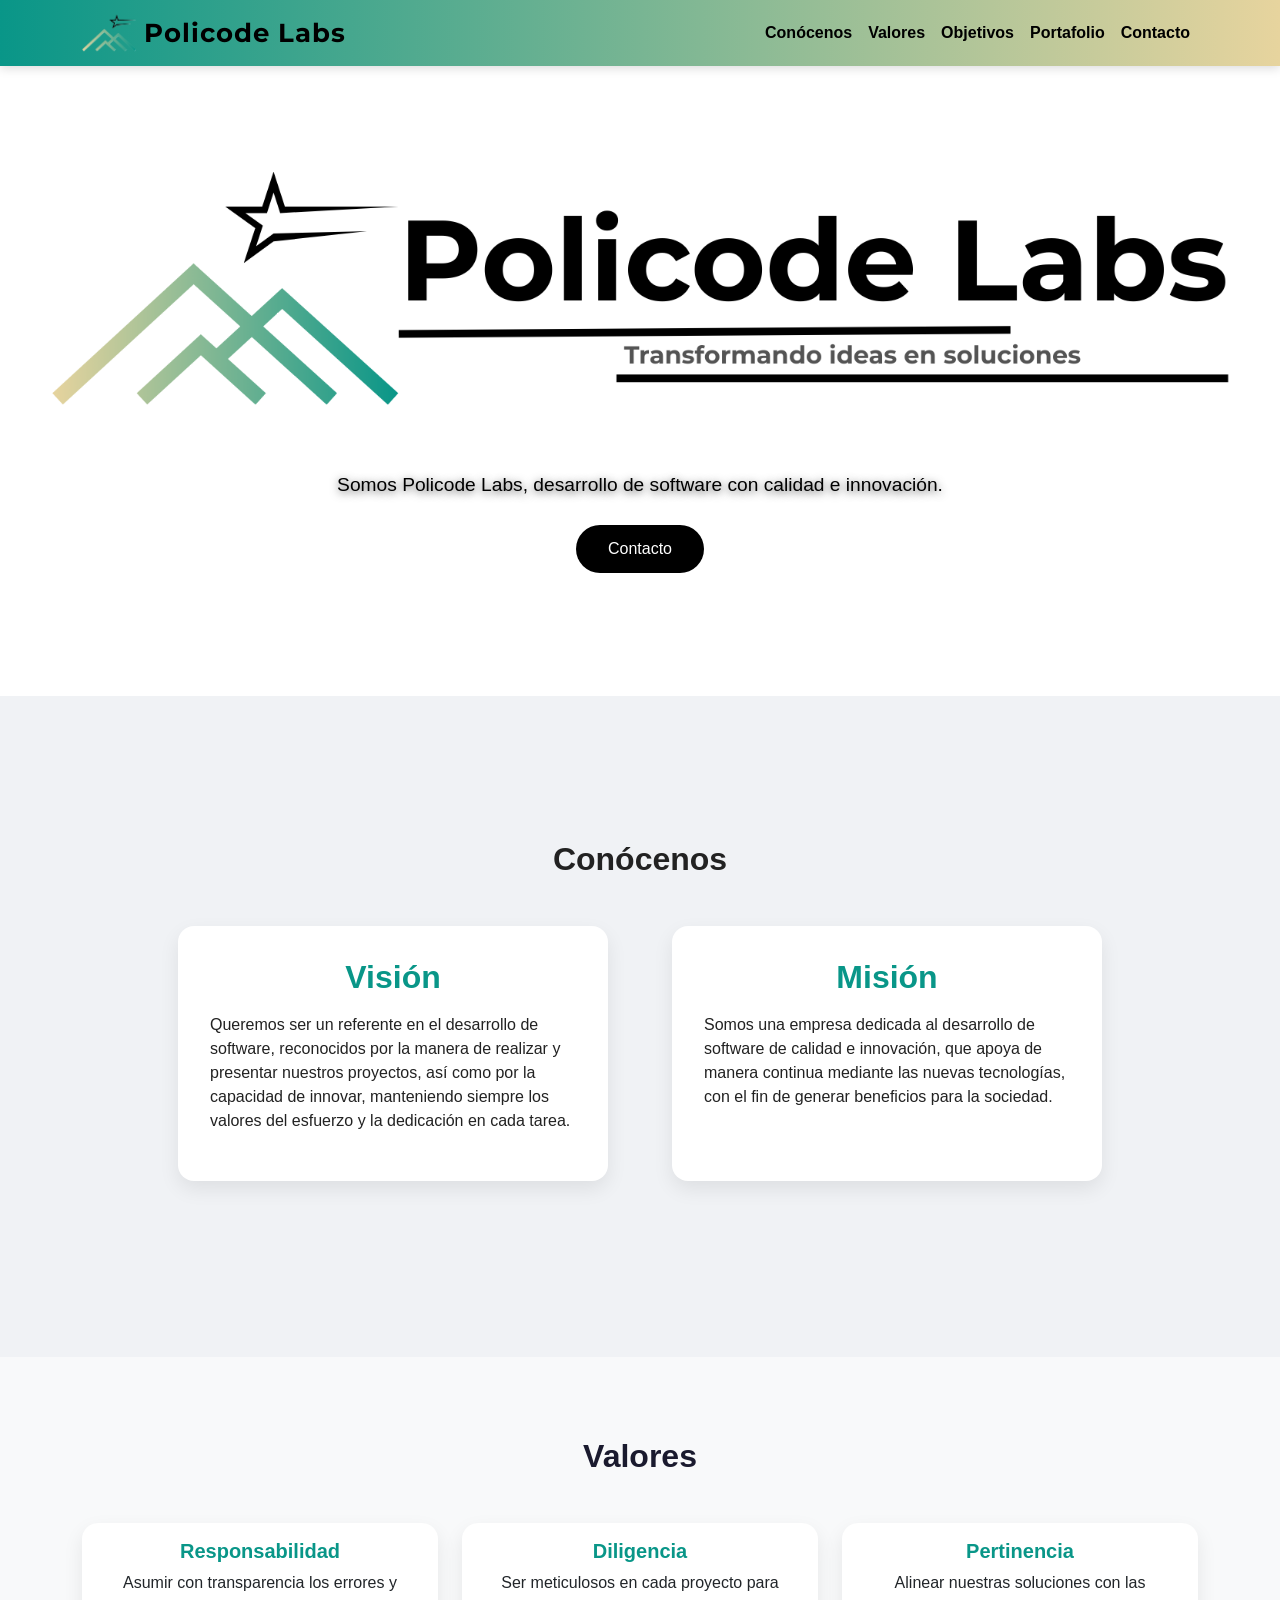
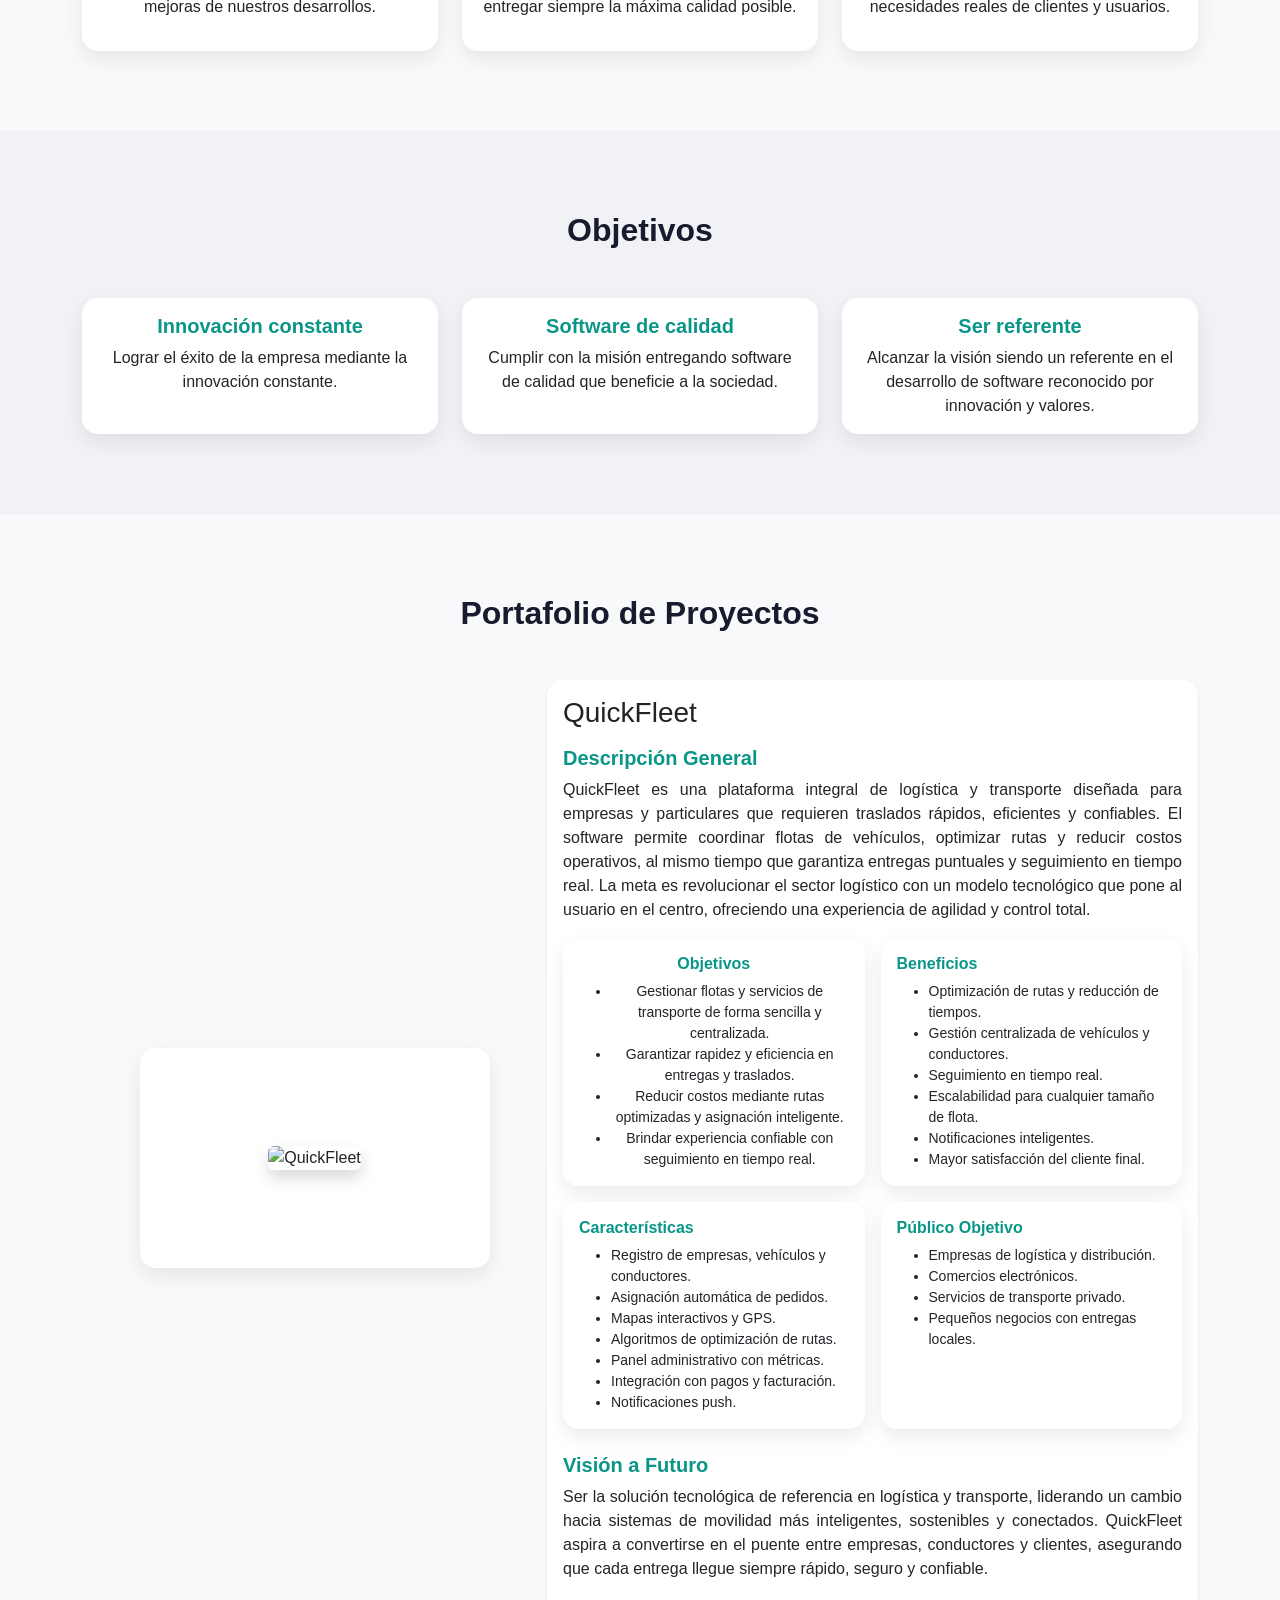
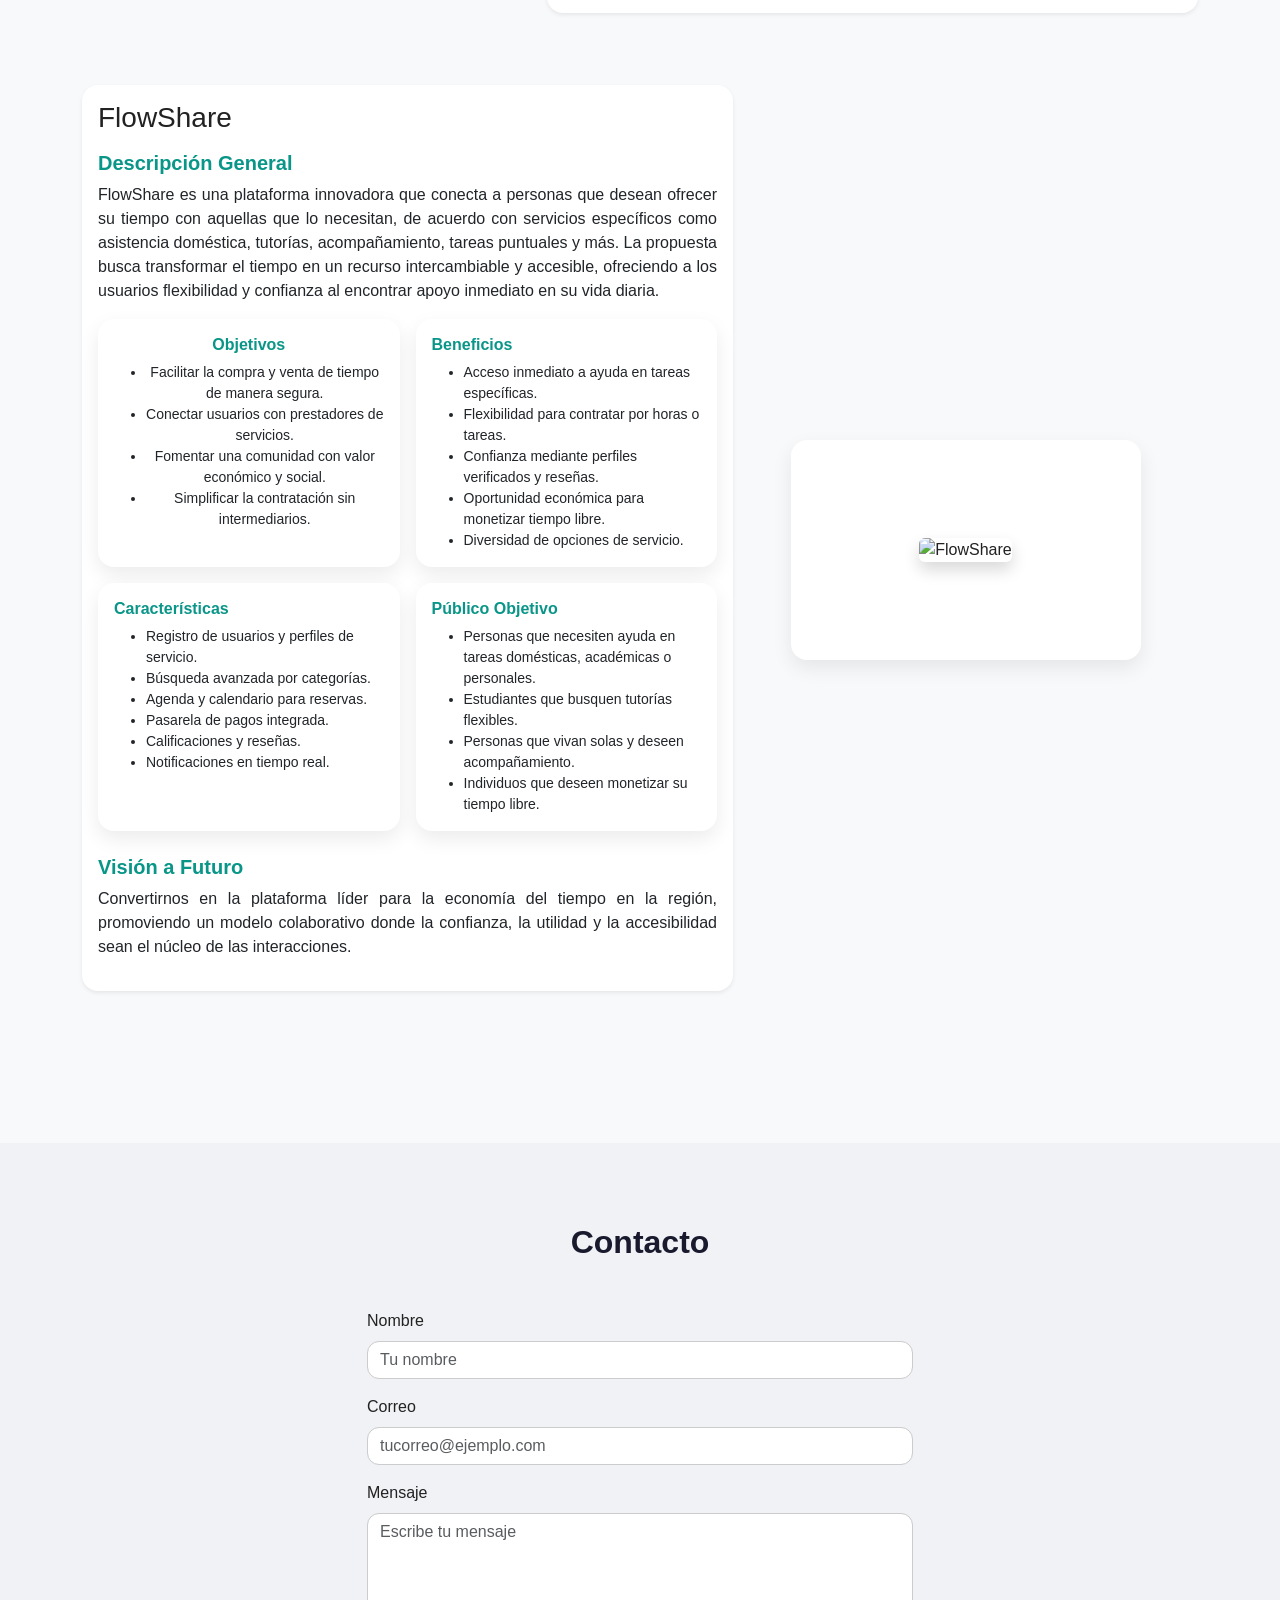
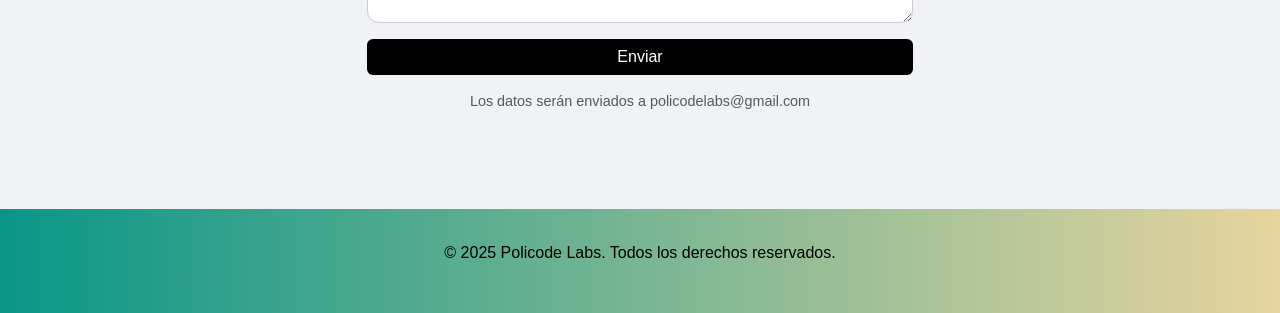
==== index.html @ f38a6db4 "Corrección de imágen del logo, correcciones de lógica, corrección de subido de archivo" ====
<!DOCTYPE html>
<html lang="es">
<head>
  <meta charset="UTF-8">
  <meta name="viewport" content="width=device-width, initial-scale=1.0">
  <title>Policode Labs</title>
  <link rel="icon" type="image/png" href="IMG/PolicodeLabsLogo.png">
  <link href="https://cdn.jsdelivr.net/npm/bootstrap@5.3.3/dist/css/bootstrap.min.css" rel="stylesheet">
  <link rel="stylesheet" href="style.css">
  <link href="https://fonts.googleapis.com/css2?family=Montserrat:wght@700&display=swap" rel="stylesheet">
</head>
<body>
  <!-- Navbar -->
  <nav class="navbar navbar-expand-lg navbar-dark sticky-top">
    <div class="container">
      <a class="navbar-brand d-flex align-items-center gap-2" href="#">
        <img src="IMG/PolicodeLabsLogo.png" alt="Policode Labs Logo" style="height: 40px; width: auto;">
        <span class="fw-bold">Policode Labs</span>
      </a>
      <button class="navbar-toggler" type="button" data-bs-toggle="collapse" data-bs-target="#menu" aria-controls="menu" aria-expanded="false" aria-label="Abrir menú">
        <span class="navbar-toggler-icon"></span>
      </button>
      <div class="collapse navbar-collapse" id="menu">
        <ul class="navbar-nav ms-auto">
          <li class="nav-item"><a class="nav-link" href="#conocenos"><b>Conócenos</b></a></li>
          <li class="nav-item"><a class="nav-link" href="#valores"><b>Valores</b></a></li>
          <li class="nav-item"><a class="nav-link" href="#objetivos"><b>Objetivos</b></a></li>
          <li class="nav-item"><a class="nav-link" href="#portafolio"><b>Portafolio</b></a></li>
          <li class="nav-item"><a class="nav-link" href="#contacto"><b>Contacto</b></a></li>
        </ul>
      </div>
    </div>
  </nav>

  <!-- Hero -->
  <header class="hero position-relative d-flex flex-column align-items-center justify-content-center">
    <div class="hero-img-container mb-4">
      <img src="IMG/PolicodeLabsHero.png" alt="Hero Policode Labs" class="hero-img">
    </div>
    <div class="hero-content position-relative text-center">
      <p>Somos Policode Labs, desarrollo de software con calidad e innovación.</p>
      <a href="#contacto" class="btn btn-primary" aria-label="Contacto, ir a sección Contacto">Contacto</a>
    </div>
  </header>

  <!-- Sección Conócenos-->
  <section id="conocenos">
    <div class="container conocenos-section">
      <h2 class="conocenos-titulo">Conócenos</h2>
      <div class="row justify-content-center">
        <div class="col-md-5 conocenos-box conocenos-vision mx-md-3">
          <h2>Visión</h2>
          <p>Queremos ser un referente en el desarrollo de software, reconocidos por la manera de realizar y presentar nuestros proyectos, así como por la capacidad de innovar, manteniendo siempre los valores del esfuerzo y la dedicación en cada tarea.</p>
        </div>
        <div class="col-md-5 conocenos-box conocenos-mision mx-md-3">
          <h2>Misión</h2>
          <p>Somos una empresa dedicada al desarrollo de software de calidad e innovación, que apoya de manera continua mediante las nuevas tecnologías, con el fin de generar beneficios para la sociedad.</p>
        </div>
      </div>
    </div>
  </section>

  <!-- Valores -->
  <section id="valores" class="bg-light">
    <div class="container">
      <h2>Valores</h2>
      <div class="row g-4">
        <div class="col-md-4">
          <div class="card h-100">
            <div class="card-body text-center">
              <h5>Responsabilidad</h5>
              <p>Asumir con transparencia los errores y mejoras de nuestros desarrollos.</p>
            </div>
          </div>
        </div>
        <div class="col-md-4">
          <div class="card h-100">
            <div class="card-body text-center">
              <h5>Diligencia</h5>
              <p>Ser meticulosos en cada proyecto para entregar siempre la máxima calidad posible.</p>
            </div>
          </div>
        </div>
        <div class="col-md-4">
          <div class="card h-100">
            <div class="card-body text-center">
              <h5>Pertinencia</h5>
              <p>Alinear nuestras soluciones con las necesidades reales de clientes y usuarios.</p>
            </div>
          </div>
        </div>
      </div>
    </div>
  </section>

  <!-- Objetivos -->
  <section id="objetivos">
    <div class="container text-center">
      <h2>Objetivos</h2>
      <div class="row g-4 justify-content-center">
        <div class="col-md-4">
          <div class="card h-100">
            <div class="card-body">
              <h5 class="card-title">Innovación constante</h5>
              <p class="card-text">Lograr el éxito de la empresa mediante la innovación constante.</p>
            </div>
          </div>
        </div>
        <div class="col-md-4">
          <div class="card h-100">
            <div class="card-body">
              <h5 class="card-title">Software de calidad</h5>
              <p class="card-text">Cumplir con la misión entregando software de calidad que beneficie a la sociedad.</p>
            </div>
          </div>
        </div>
        <div class="col-md-4">
          <div class="card h-100">
            <div class="card-body">
              <h5 class="card-title">Ser referente</h5>
              <p class="card-text">Alcanzar la visión siendo un referente en el desarrollo de software reconocido por innovación y valores.</p>
            </div>
          </div>
        </div>
      </div>
    </div>
  </section>

  <!-- Portafolio de Proyectos -->
  <section id="portafolio" class="bg-light">
    <div class="container">
      <h2>Portafolio de Proyectos</h2>
      <div class="row g-5 mb-5 align-items-center">
        <!-- QuickFleet -->
        <div class="col-12">
          <div class="row g-0 quickfleet-proyecto align-items-center">
            <!-- Imagen -->
            <div class="col-lg-5 mb-4 mb-lg-0 d-flex justify-content-center align-items-center">
              <div class="proyecto-img-block">
                <img src="IMG/quickfleet.png" alt="QuickFleet" class="img-fluid rounded shadow">
              </div>
            </div>
            <!-- Texto y bloques -->
            <div class="col-lg-7">
              <div class="card shadow-sm mb-4">
                <div class="card-body">
                  <h3 class="card-title text-primary mb-3">QuickFleet</h3>
                  <h5 class="mb-2">Descripción General</h5>
                  <p class="text-justify">QuickFleet es una plataforma integral de logística y transporte diseñada para empresas y particulares que requieren traslados rápidos, eficientes y confiables. El software permite coordinar flotas de vehículos, optimizar rutas y reducir costos operativos, al mismo tiempo que garantiza entregas puntuales y seguimiento en tiempo real. La meta es revolucionar el sector logístico con un modelo tecnológico que pone al usuario en el centro, ofreciendo una experiencia de agilidad y control total.</p>
                  <div class="row g-3">
                    <div class="col-md-6">
                      <div class="card h-100">
                        <div class="card-body text-center">
                          <h6 class="card-title">Objetivos</h6>
                          <ul class="small mb-0">
                            <li>Gestionar flotas y servicios de transporte de forma sencilla y centralizada.</li>
                            <li>Garantizar rapidez y eficiencia en entregas y traslados.</li>
                            <li>Reducir costos mediante rutas optimizadas y asignación inteligente.</li>
                            <li>Brindar experiencia confiable con seguimiento en tiempo real.</li>
                          </ul>
                        </div>
                      </div>
                    </div>
                    <div class="col-md-6">
                      <div class="card h-100">
                        <div class="card-body">
                          <h6 class="card-title">Beneficios</h6>
                          <ul class="small mb-0">
                            <li>Optimización de rutas y reducción de tiempos.</li>
                            <li>Gestión centralizada de vehículos y conductores.</li>
                            <li>Seguimiento en tiempo real.</li>
                            <li>Escalabilidad para cualquier tamaño de flota.</li>
                            <li>Notificaciones inteligentes.</li>
                            <li>Mayor satisfacción del cliente final.</li>
                          </ul>
                        </div>
                      </div>
                    </div>
                    <div class="col-md-6 mt-3">
                      <div class="card h-100">
                        <div class="card-body">
                          <h6 class="card-title">Características</h6>
                          <ul class="small mb-0">
                            <li>Registro de empresas, vehículos y conductores.</li>
                            <li>Asignación automática de pedidos.</li>
                            <li>Mapas interactivos y GPS.</li>
                            <li>Algoritmos de optimización de rutas.</li>
                            <li>Panel administrativo con métricas.</li>
                            <li>Integración con pagos y facturación.</li>
                            <li>Notificaciones push.</li>
                          </ul>
                        </div>
                      </div>
                    </div>
                    <div class="col-md-6 mt-3">
                      <div class="card h-100">
                        <div class="card-body">
                          <h6 class="card-title">Público Objetivo</h6>
                          <ul class="small mb-0">
                            <li>Empresas de logística y distribución.</li>
                            <li>Comercios electrónicos.</li>
                            <li>Servicios de transporte privado.</li>
                            <li>Pequeños negocios con entregas locales.</li>
                          </ul>
                        </div>
                      </div>
                    </div>
                  </div>
                  <h5 class="mt-4 mb-2">Visión a Futuro</h5>
                  <p class="text-justify">Ser la solución tecnológica de referencia en logística y transporte, liderando un cambio hacia sistemas de movilidad más inteligentes, sostenibles y conectados. QuickFleet aspira a convertirse en el puente entre empresas, conductores y clientes, asegurando que cada entrega llegue siempre rápido, seguro y confiable.</p>
                </div>
              </div>
            </div>
          </div>
        </div>
        <!-- FlowShare -->
        <div class="col-12">
          <div class="row g-0 flowshare-proyecto align-items-center flex-lg-row-reverse">
            <!-- Imagen derecha -->
            <div class="col-lg-5 mb-4 mb-lg-0 d-flex justify-content-center align-items-center">
              <div class="proyecto-img-block">
                <img src="IMG/flowshare.png" alt="FlowShare" class="img-fluid rounded shadow">
              </div>
            </div>
            <!-- Texto y bloques izquierda -->
            <div class="col-lg-7">
              <div class="card shadow-sm mb-4">
                <div class="card-body">
                  <h3 class="card-title text-primary mb-3">FlowShare</h3>
                  <h5 class="mb-2">Descripción General</h5>
                  <p class="text-justify">FlowShare es una plataforma innovadora que conecta a personas que desean ofrecer su tiempo con aquellas que lo necesitan, de acuerdo con servicios específicos como asistencia doméstica, tutorías, acompañamiento, tareas puntuales y más. La propuesta busca transformar el tiempo en un recurso intercambiable y accesible, ofreciendo a los usuarios flexibilidad y confianza al encontrar apoyo inmediato en su vida diaria.</p>
                  <div class="row g-3">
                    <div class="col-md-6">
                      <div class="card h-100">
                        <div class="card-body text-center">
                          <h6 class="card-title">Objetivos</h6>
                          <ul class="small mb-0">
                            <li>Facilitar la compra y venta de tiempo de manera segura.</li>
                            <li>Conectar usuarios con prestadores de servicios.</li>
                            <li>Fomentar una comunidad con valor económico y social.</li>
                            <li>Simplificar la contratación sin intermediarios.</li>
                          </ul>
                        </div>
                      </div>
                    </div>
                    <div class="col-md-6">
                      <div class="card h-100">
                        <div class="card-body">
                          <h6 class="card-title">Beneficios</h6>
                          <ul class="small mb-0">
                            <li>Acceso inmediato a ayuda en tareas específicas.</li>
                            <li>Flexibilidad para contratar por horas o tareas.</li>
                            <li>Confianza mediante perfiles verificados y reseñas.</li>
                            <li>Oportunidad económica para monetizar tiempo libre.</li>
                            <li>Diversidad de opciones de servicio.</li>
                          </ul>
                        </div>
                      </div>
                    </div>
                    <div class="col-md-6 mt-3">
                      <div class="card h-100">
                        <div class="card-body">
                          <h6 class="card-title">Características</h6>
                          <ul class="small mb-0">
                            <li>Registro de usuarios y perfiles de servicio.</li>
                            <li>Búsqueda avanzada por categorías.</li>
                            <li>Agenda y calendario para reservas.</li>
                            <li>Pasarela de pagos integrada.</li>
                            <li>Calificaciones y reseñas.</li>
                            <li>Notificaciones en tiempo real.</li>
                          </ul>
                        </div>
                      </div>
                    </div>
                    <div class="col-md-6 mt-3">
                      <div class="card h-100">
                        <div class="card-body">
                          <h6 class="card-title">Público Objetivo</h6>
                          <ul class="small mb-0">
                            <li>Personas que necesiten ayuda en tareas domésticas, académicas o personales.</li>
                            <li>Estudiantes que busquen tutorías flexibles.</li>
                            <li>Personas que vivan solas y deseen acompañamiento.</li>
                            <li>Individuos que deseen monetizar su tiempo libre.</li>
                          </ul>
                        </div>
                      </div>
                    </div>
                  </div>
                  <h5 class="mt-4 mb-2">Visión a Futuro</h5>
                  <p class="text-justify">Convertirnos en la plataforma líder para la economía del tiempo en la región, promoviendo un modelo colaborativo donde la confianza, la utilidad y la accesibilidad sean el núcleo de las interacciones.</p>
                </div>
              </div>
            </div>
          </div>
        </div>
      </div>
    </div>
  </section>

  <!-- Contacto -->
  <section id="contacto">
    <div class="container">
      <h2>Contacto</h2>
      <div class="row justify-content-center">
        <div class="col-md-6">
          <form id="contactForm" action="https://formspree.io/f/mkgqnkgj" method="POST">
            <div class="mb-3">
              <label class="form-label">Nombre</label>
              <input type="text" name="nombre" class="form-control" placeholder="Tu nombre" required>
            </div>
            <div class="mb-3">
              <label class="form-label">Correo</label>
              <input type="email" name="email" class="form-control" placeholder="tucorreo@ejemplo.com" required>
            </div>
            <div class="mb-3">
              <label class="form-label">Mensaje</label>
              <textarea name="message" class="form-control" rows="4" placeholder="Escribe tu mensaje" required></textarea>
            </div>
            <button type="submit" class="btn btn-primary w-100">Enviar</button>
            <div id="formMessage" class="text-center mt-3 text-success" style="display:none;font-size:1.1rem;">Se ha enviado el correo</div>
          </form>
          <p class="text-center mt-3 text-muted" style="font-size:0.9rem;">Los datos serán enviados a policodelabs@gmail.com</p>
        </div>
      </div>
    </div>
  </section>

  <!-- Footer -->
  <footer>
    <p>&copy; 2025 Policode Labs. Todos los derechos reservados.</p>
  </footer>

  <!-- Bootstrap JS -->
  <script src="https://cdn.jsdelivr.net/npm/bootstrap@5.3.3/dist/js/bootstrap.bundle.min.js"></script>
  <script>
  document.addEventListener('DOMContentLoaded', function() {
    const form = document.getElementById('contactForm');
    const messageDiv = document.getElementById('formMessage');
    if(form) {
      form.addEventListener('submit', function(e) {
        e.preventDefault();
        const formData = new FormData(form);
        fetch(form.action, {
          method: 'POST',
          body: formData,
          headers: {
            'Accept': 'application/json'
          }
        })
        .then(response => {
          if (response.ok) {
            form.reset();
            messageDiv.style.display = 'block';
          } else {
            response.json().then(data => {
              messageDiv.textContent = data.error || 'Error al enviar el correo';
              messageDiv.classList.remove('text-success');
              messageDiv.classList.add('text-danger');
              messageDiv.style.display = 'block';
            });
          }
        })
        .catch(() => {
          messageDiv.textContent = 'Error al enviar el correo';
          messageDiv.classList.remove('text-success');
          messageDiv.classList.add('text-danger');
          messageDiv.style.display = 'block';
        });
      });
    }
  });
  </script>
</body>
</html>
---- style.css ----
/* ------------------------------
   General
------------------------------ */
html {
    box-sizing: border-box;
}
*, *:before, *:after {
    box-sizing: inherit;
}
body {
    font-family: 'Inter', sans-serif;
    background-color: #f0f2f5;
    color: #222;
    scroll-behavior: smooth;
}

img, video {
    max-width: 100%;
    height: auto;
}

/* ------------------------------
   Navbar
------------------------------ */
.navbar {
    background: linear-gradient(to left, #e7d49e, #78b593, #099688);
    box-shadow: 0 2px 10px rgba(0, 0, 0, 0.15);
}

.navbar-brand {
    font-weight: 700;
    font-size: 1.6rem;
    letter-spacing: 1px;
}

.navbar-brand .fw-bold {
    color: #000000 !important;
    font-family: 'Montserrat', 'Inter', Arial, sans-serif;
    font-weight: 700;
    font-size: 1.6rem;
    letter-spacing: 1px;
}

.nav-link {
    color: #000000;
    font-weight: 500;
    transition: color 0.3s ease;
}

.nav-link:hover {
    color: #000080;
}

/* ------------------------------
   Hero Section
------------------------------ */
.hero {
    position: relative;
    min-height: 70vh;
    display: flex;
    flex-direction: column;
    align-items: center;
    justify-content: center;
    text-align: center;
    color: #fff;
    overflow: hidden;
    padding: 2rem;
    background: #fff; /* Fondo blanco solo para el hero */
}

.hero-content {
    position: relative;
    z-index: 2;
    max-width: 700px;
    padding: 1.5rem;
    color: #000000;
    text-shadow: 0 2px 8px rgba(0, 0, 0, 0.7);
    margin-top: 0;
}

.hero-bg {
    position: absolute;
    top: 0;
    left: 0;
    width: 100%;
    height: 100%;
    object-fit: cover;
    z-index: 0;
}

.hero-img-container {
    display: flex;
    justify-content: center;
    align-items: center;
    width: 100%;
    margin-bottom: 2rem;
}

.hero-img {
    max-width: 1200px;
    height: auto;
    display: block;
    margin: 0 auto;
    border-radius: 0;
    box-shadow: none;
}

@media (max-width: 768px) {
    .hero {
        min-height: 50vh;
        padding: 1rem;
    }
    .hero-content {
        padding: 1rem;
        margin-top: 2rem;
    }
    .hero p {
        font-size: 1rem;
    }
    .hero-img {
        max-width: 320px;
        width: 98%;
    }
}

.hero p {
    font-size: 1.2rem;
    margin-bottom: 1.5rem;
    line-height: 1.6;
}

.hero .btn-primary {
    background-color: #000000;
    border: none;
    padding: 0.75rem 2rem;
    border-radius: 30px;
    font-size: 1rem;
    transition: background-color 0.3s ease, transform 0.2s ease;
}

.hero .btn-primary:hover {
    background-color: #000080;
    transform: translateY(-3px);
}

/* ------------------------------
   Secciones
------------------------------ */
section {
    padding: 5rem 0;
}

section h2 {
    text-align: center;
    margin-bottom: 3rem;
    font-weight: 700;
    color: #1a1a2e;
}

/* ------------------------------
   Cards
------------------------------ */
.card {
    border: none;
    border-radius: 1rem;
    box-shadow: 0 8px 20px rgba(0,0,0,0.08);
    transition: transform 0.3s ease, box-shadow 0.3s ease;
}

.card:hover {
    transform: translateY(-10px);
    box-shadow: 0 12px 30px rgba(0,0,0,0.15);
}

.card h5 {
    color: #e94560;
    font-weight: 600;
}

.card-title.text-primary {
    color: #222 !important;
}

.card-body h5,
.card-body h6 {
    color: #099688 !important;
    font-weight: 700;
}

/* ------------------------------
   Contacto
------------------------------ */
form .form-control {
    border-radius: 0.75rem;
    border: 1px solid #ccc;
}

form .btn-primary {
    background-color: #000000;
    border: none;
    transition: background-color 0.3s ease;
}

form .btn-primary:hover {
    background-color: #000080;
}

/* ------------------------------
   Footer
------------------------------ */
footer {
    background: linear-gradient(to left, #e7d49e, #78b593, #099688);
    color: #000000;
    padding: 2rem 1rem;
    text-align: center;
}

footer a {
    color: #e94560;
    text-decoration: none;
    margin: 0 0.5rem;
    transition: color 0.3s ease;
}

footer a:hover {
    color: #ff2e63;
    text-decoration: underline;
}

/* ------------------------------
   Conócenos (Misión y Visión)
------------------------------ */
.conocenos-section {
    max-width: 1100px;
    margin: 0 auto;
    padding: 4rem 2rem;
}

.conocenos-titulo {
    text-align: center;
    margin-bottom: 3rem;
    font-weight: 700;
    color: #222;
}

.conocenos-section .row {
    justify-content: center;
    gap: 2rem;
}

.conocenos-box {
    min-width: 280px;
    max-width: 430px;
    margin-bottom: 2rem;
    background: #fff;
    border-radius: 1rem;
    box-shadow: 0 8px 20px rgba(0,0,0,0.08);
    padding: 2rem;
    transition: transform 0.3s ease, box-shadow 0.3s ease;
}

.conocenos-box:hover {
    transform: translateY(-8px);
    box-shadow: 0 12px 30px rgba(0,0,0,0.15);
}

.conocenos-vision h2,
.conocenos-mision h2 {
    color: #099688;
    font-weight: 700;
    margin-bottom: 1rem;
}

@media (max-width: 768px) {
    .conocenos-section .row {
        flex-direction: column;
    }
    .conocenos-box {
        margin-bottom: 1.5rem;
    }
}

/* ------------------------------
   Proyecto
------------------------------ */
.proyecto-img-block {
    width: 100%;
    max-width: 350px;
    min-height: 220px;
    background: #fff;
    border-radius: 1rem;
    box-shadow: 0 8px 20px rgba(0,0,0,0.08);
    display: flex;
    align-items: center;
    justify-content: center;
    padding: 1.5rem;
}

.quickfleet-proyecto .card-title,
.flowshare-proyecto .card-title {
    color: #222 !important;
}

.quickfleet-proyecto .card-body h5,
.quickfleet-proyecto .card-body h6,
.flowshare-proyecto .card-body h5,
.flowshare-proyecto .card-body h6 {
    color: #099688 !important;
    font-weight: 700;
}

@media (max-width: 991px) {
    .proyecto-img-block {
        max-width: 100%;
        margin-bottom: 2rem;
    }
    .quickfleet-proyecto,
    .flowshare-proyecto {
        flex-direction: column !important;
    }
}

@media (max-width: 768px) {
    .proyecto-img-block {
        min-height: 120px;
        padding: 0.5rem;
    }
    .quickfleet-proyecto .card,
    .flowshare-proyecto .card {
        margin-bottom: 1.5rem;
    }
}

.text-justify {
    text-align: justify;
}

/* ------------------------------
   Fuentes
------------------------------ */
@import url('https://fonts.googleapis.com/css2?family=Montserrat:wght@700&display=swap');
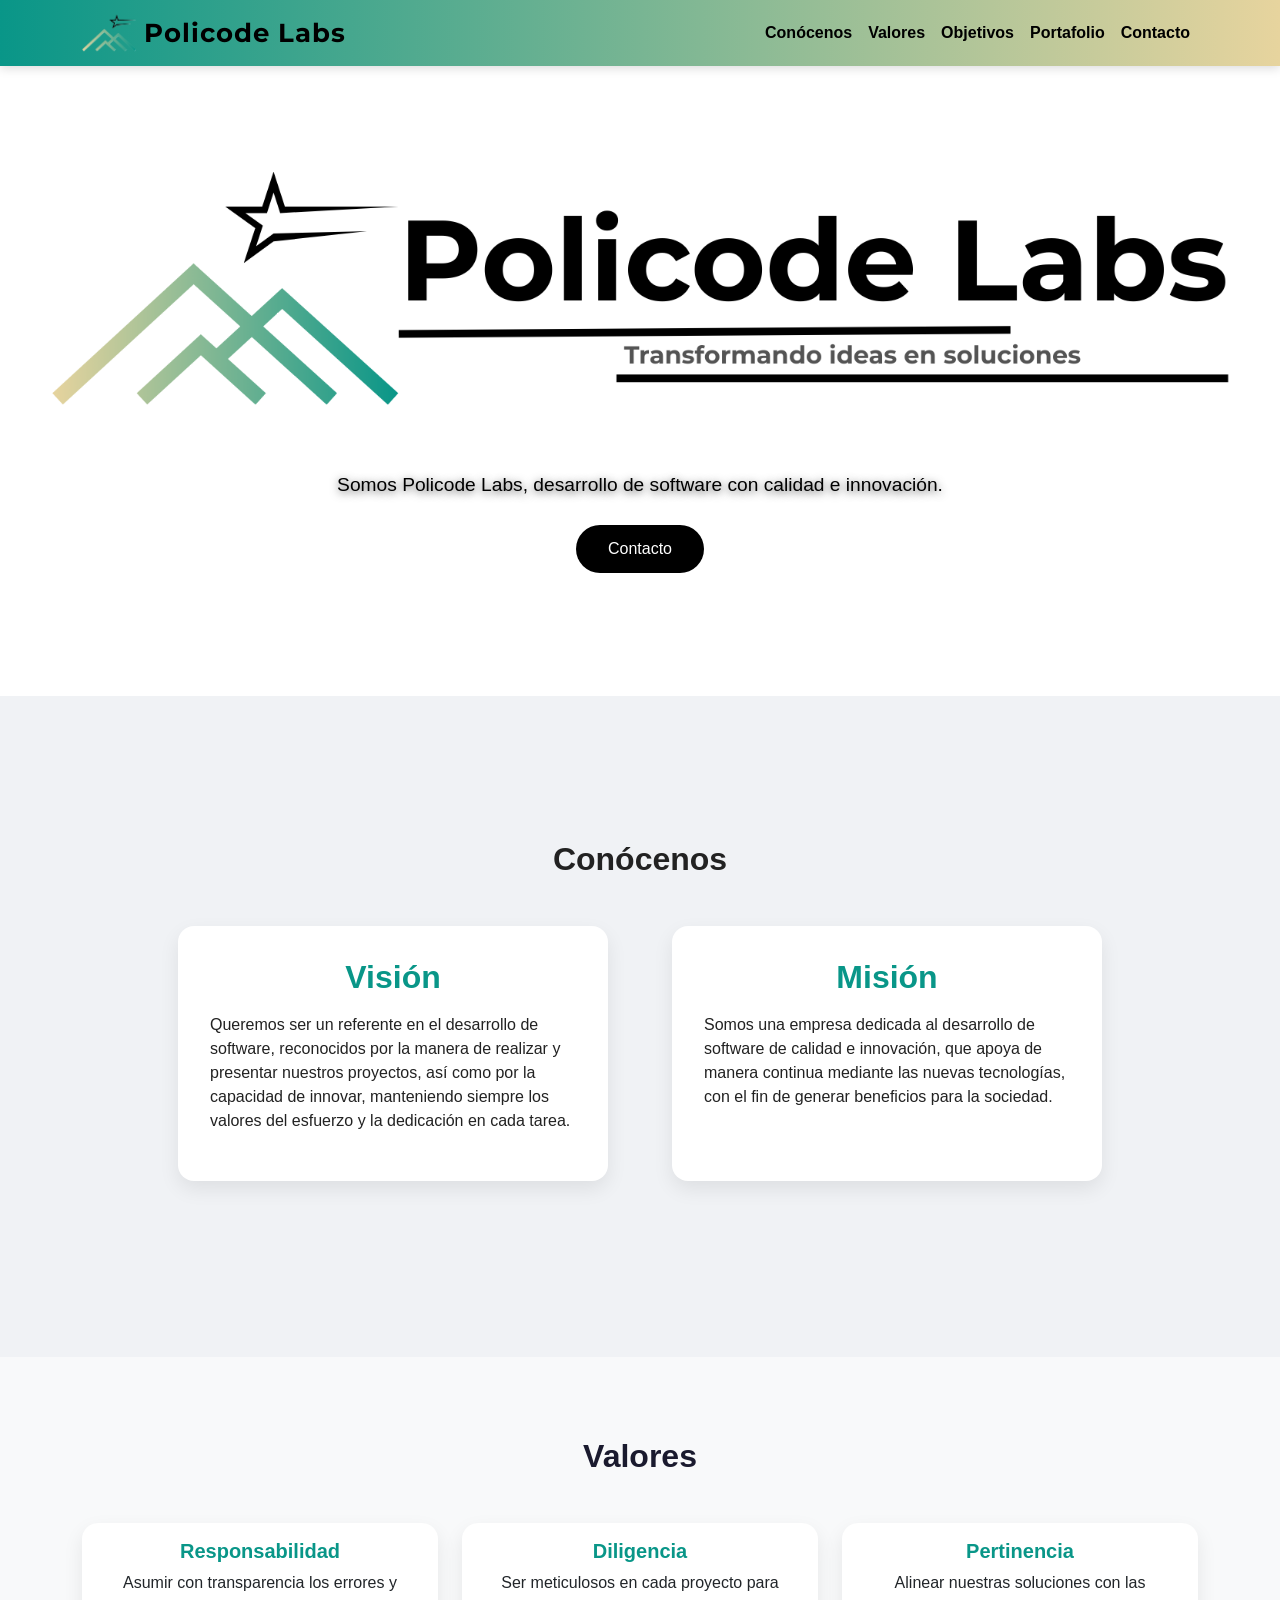
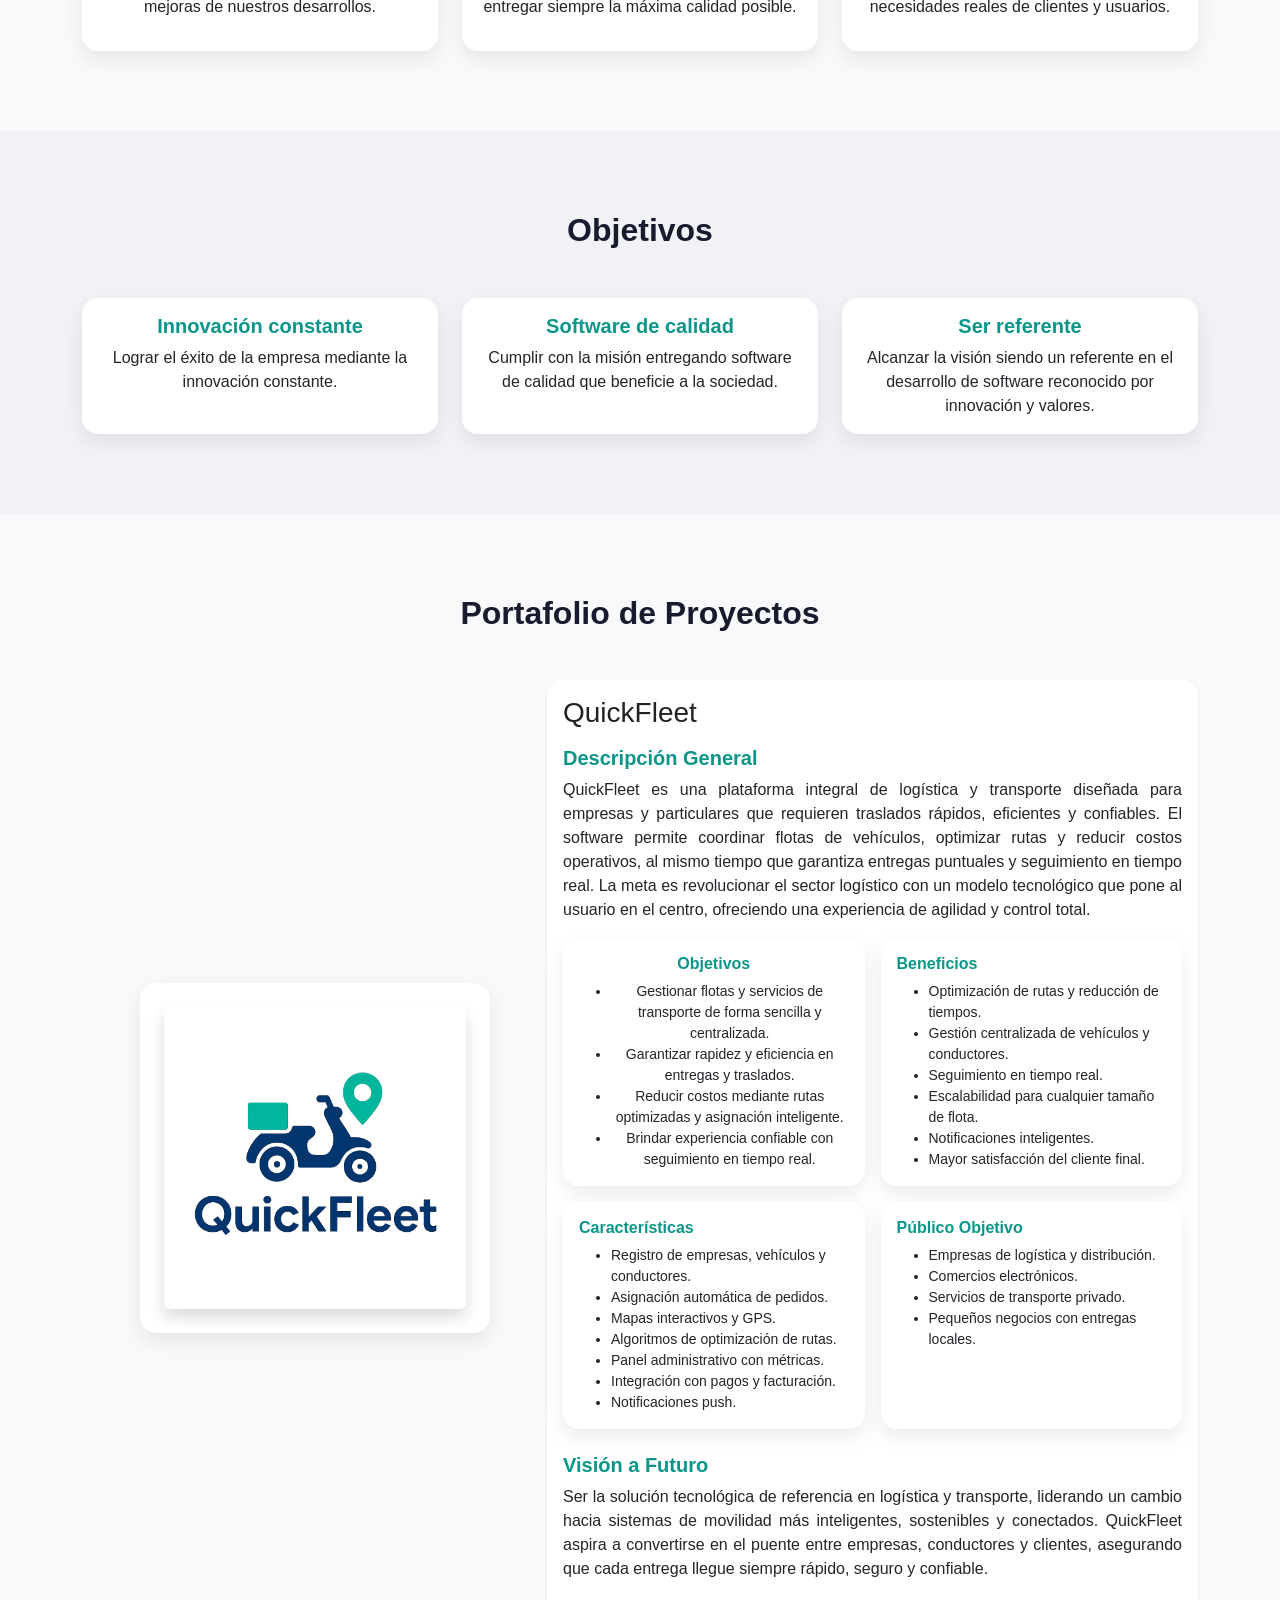
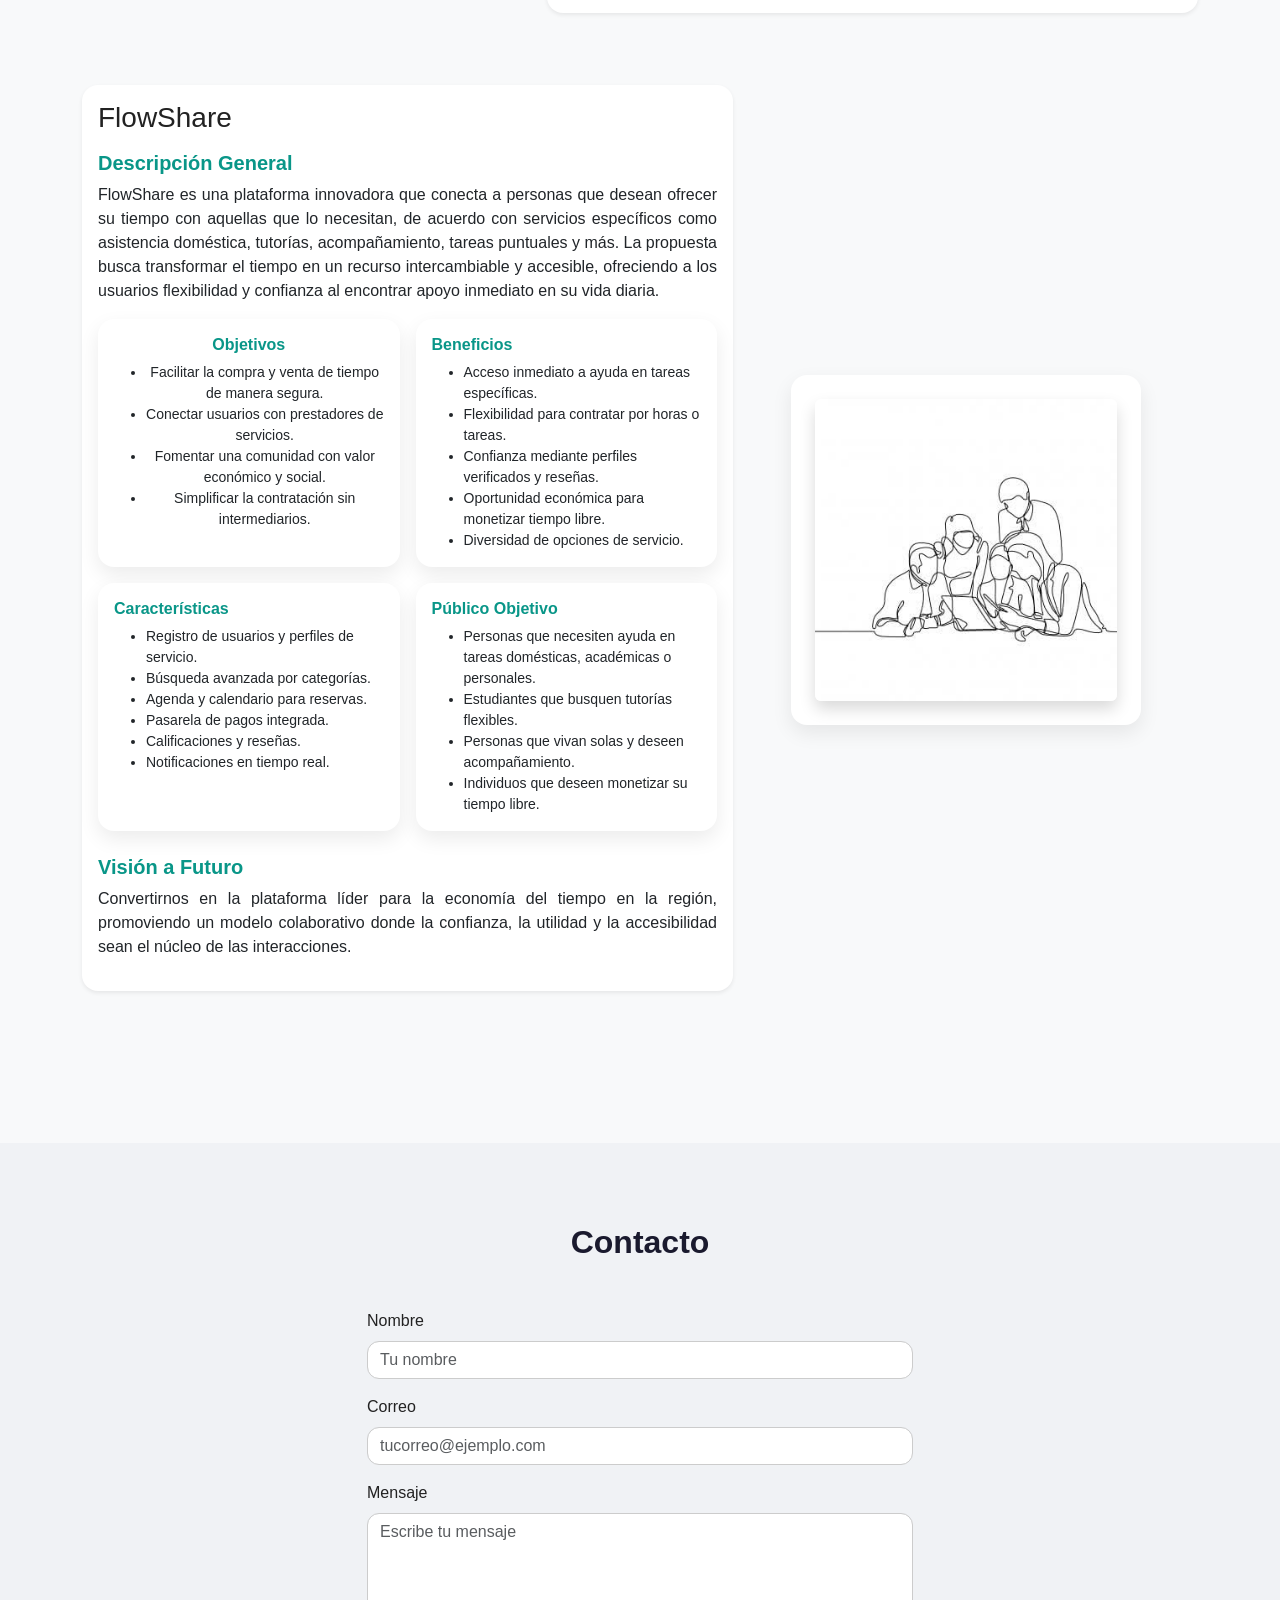
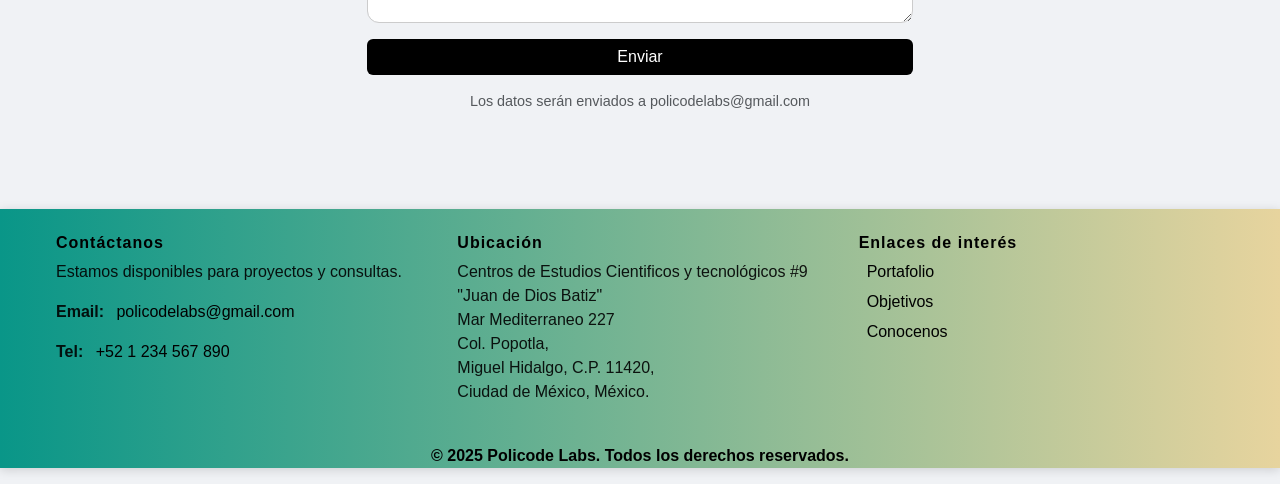
==== commit b1e04e1b: "Cambios Footer" ====
--- a/index.html
+++ b/index.html
@@ -324,10 +324,35 @@
       </div>
     </div>
   </section>
+  
 
   <!-- Footer -->
   <footer>
-    <p>&copy; 2025 Policode Labs. Todos los derechos reservados.</p>
+    <br/>
+    <div class="footer-inner">
+      <div class="footer-col contact">
+        <h4>Contáctanos</h4>
+        <p class="muted">Estamos disponibles para proyectos y consultas.</p>
+        <p><strong>Email:</strong> <a href="mailto:policodelabs@gmail.com">policodelabs@gmail.com</a></p>
+        <p><strong>Tel:</strong> <a href="tel:+521234567890">+52 1 234 567 890</a></p>
+      </div>
+  
+      <div class="footer-col address">
+        <h4>Ubicación</h4>
+        <p class="muted">Centros de Estudios Cientificos y tecnológicos #9 "Juan de Dios Batiz"<br/>
+          Mar Mediterraneo 227<br> Col. Popotla,<br> Miguel Hidalgo, C.P. 11420,<br> Ciudad de México, México.</p>
+      </div>  
+      <div class="footer-col links">
+        <h4>Enlaces de interés</h4>
+        <ul>
+          <li><a href="#portafolio">Portafolio</a></li>
+          <li><a href="#objetivos">Objetivos</a></li>
+          <li><a href="#conocenos">Conocenos</a></li>
+        </ul>
+      </div>
+    </div>
+    <br/>
+    <p class="derechos"><b>&copy; 2025 Policode Labs. Todos los derechos reservados.</b></p>
   </footer>
 
   <!-- Bootstrap JS -->
--- a/style.css
+++ b/style.css
@@ -173,7 +173,7 @@
 }
 
 .card h5 {
-    color: #e94560;
+    color: #099688;
     font-weight: 600;
 }
 
@@ -208,22 +208,47 @@
 /* ------------------------------
    Footer
 ------------------------------ */
-footer {
+footer{
     background: linear-gradient(to left, #e7d49e, #78b593, #099688);
+    box-shadow: 0 2px 10px rgba(0, 0, 0, 0.15);
+}
+
+.site-footer a{color:#f5f5f5;text-decoration:none;opacity:0.95;transition:opacity .18s}
+.site-footer a:hover{opacity:1;text-decoration:underline}
+.footer-inner{max-width:1200px;margin:0 auto;display:flex;gap:36px;align-items:flex-start;justify-content:space-between;padding:0 16px;flex-wrap:wrap}
+.footer-col{min-width:200px;flex:1}
+.footer-col h4{margin:0 0 8px;font-size:16px;letter-spacing:1px;font-weight:700;color:#000000}
+.footer-col p, .footer-col li{color:rgba(0, 0, 0, 0.9)}
+.footer-col ul{list-style:none;padding:0;margin:6px 0 0}
+.footer-col ul li{margin:6px 0}
+.footer-bottom{max-width:1200px;margin:18px auto 0;padding:12px 16px;display:flex;justify-content:space-between;align-items:center;gap:12px;flex-wrap:wrap}
+.footer-bottom .copy{color:rgba(0, 0, 0, 0.8);font-size:13px}
+.footer-bottom .terms a{color:rgba(0, 0, 0, 0.72);font-size:13px;margin-left:10px}
+
+
+.site-footer{
+    background:#000;
+    color:#000000;
+    border-top:1px solid rgba(255,255,255,0.04);
+    padding:40px 20px 18px;
+    font-size:15px;
+    line-height:1.5;
+  }
+
+.derechos{
+    color: #000;
+    text-align: center;
+}
+
+footer a {
     color: #000000;
-    padding: 2rem 1rem;
-    text-align: center;
-}
-
-footer a {
-    color: #e94560;
     text-decoration: none;
     margin: 0 0.5rem;
     transition: color 0.3s ease;
 }
 
 footer a:hover {
-    color: #ff2e63;
+    color: #ffffff;
     text-decoration: underline;
 }
 
@@ -339,3 +364,11 @@
    Fuentes
 ------------------------------ */
 @import url('https://fonts.googleapis.com/css2?family=Montserrat:wght@700&display=swap');
+
+
+@media (max-width:900px){
+    .footer-inner{flex-direction:column;gap:18px}
+    .footer-col{min-width:0}
+    .footer-bottom{flex-direction:column;align-items:flex-start}
+    .footer-bottom .terms{margin-top:8px}
+  }
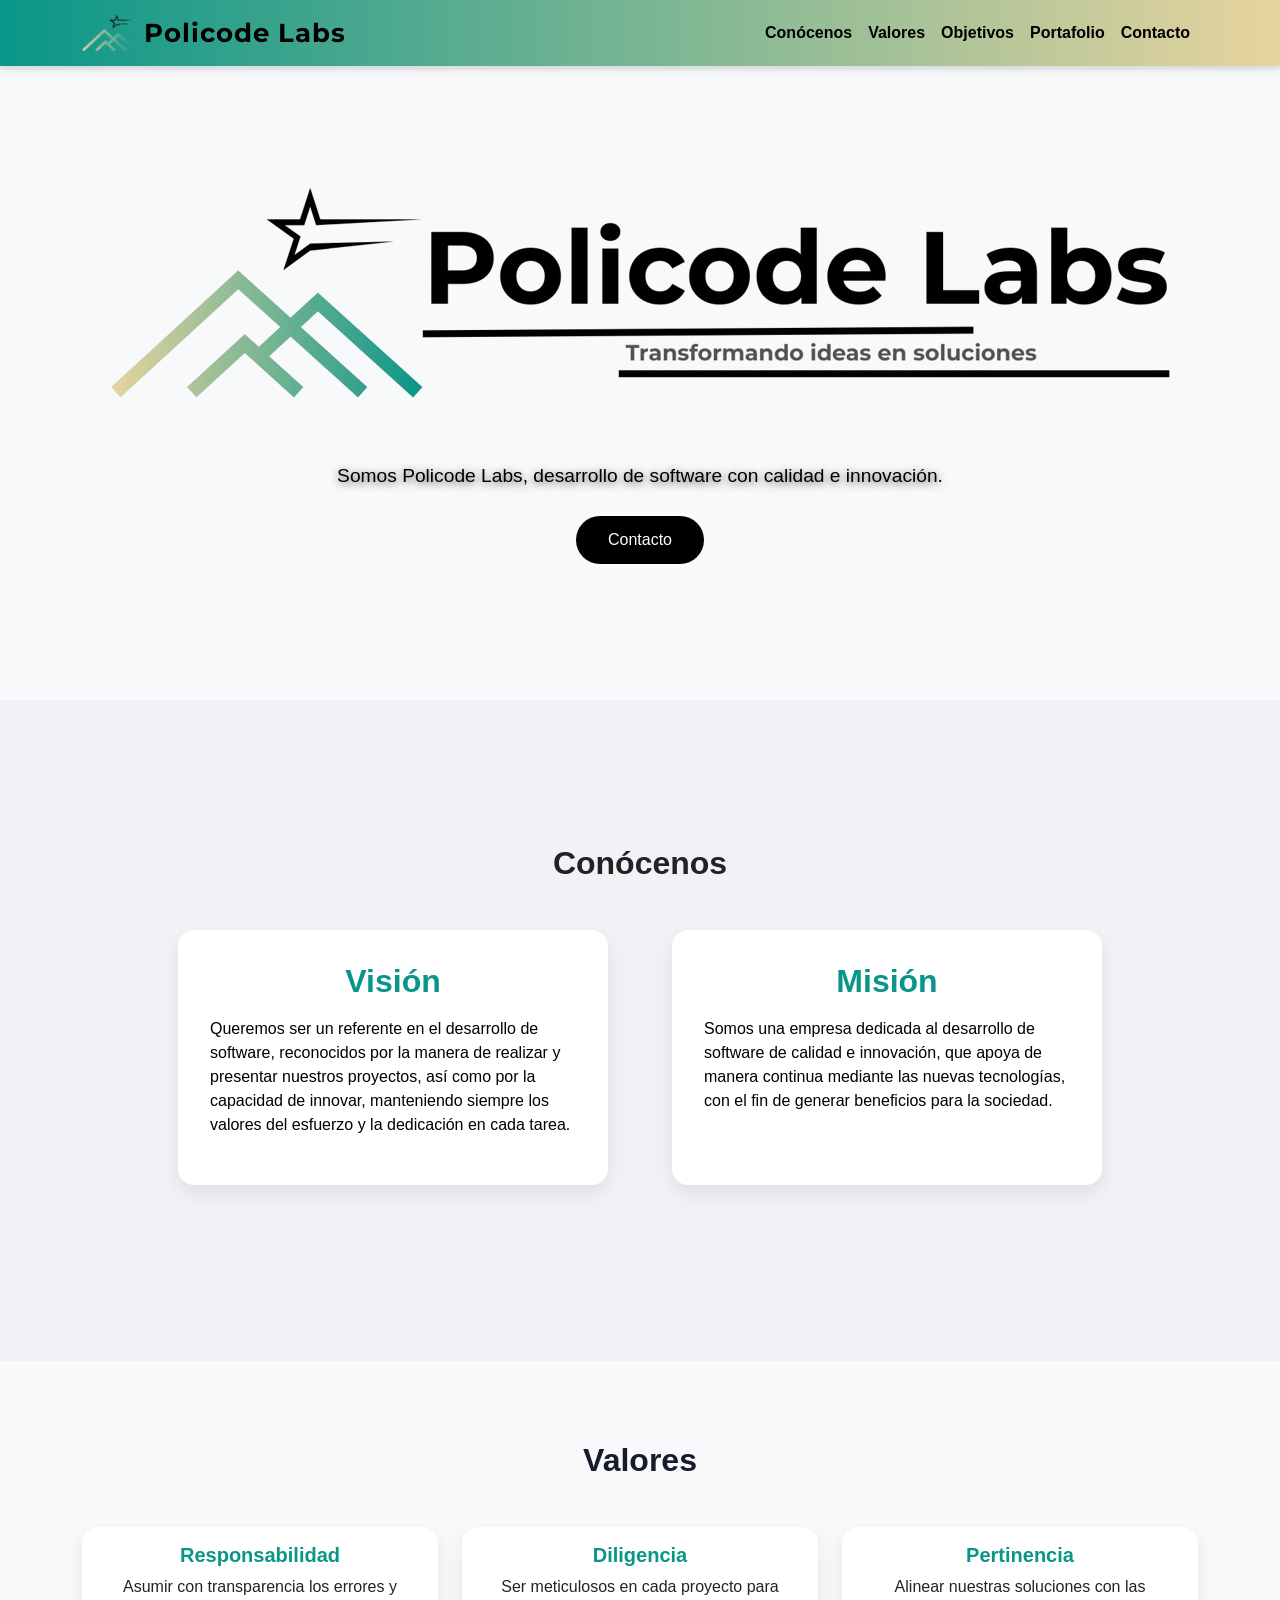
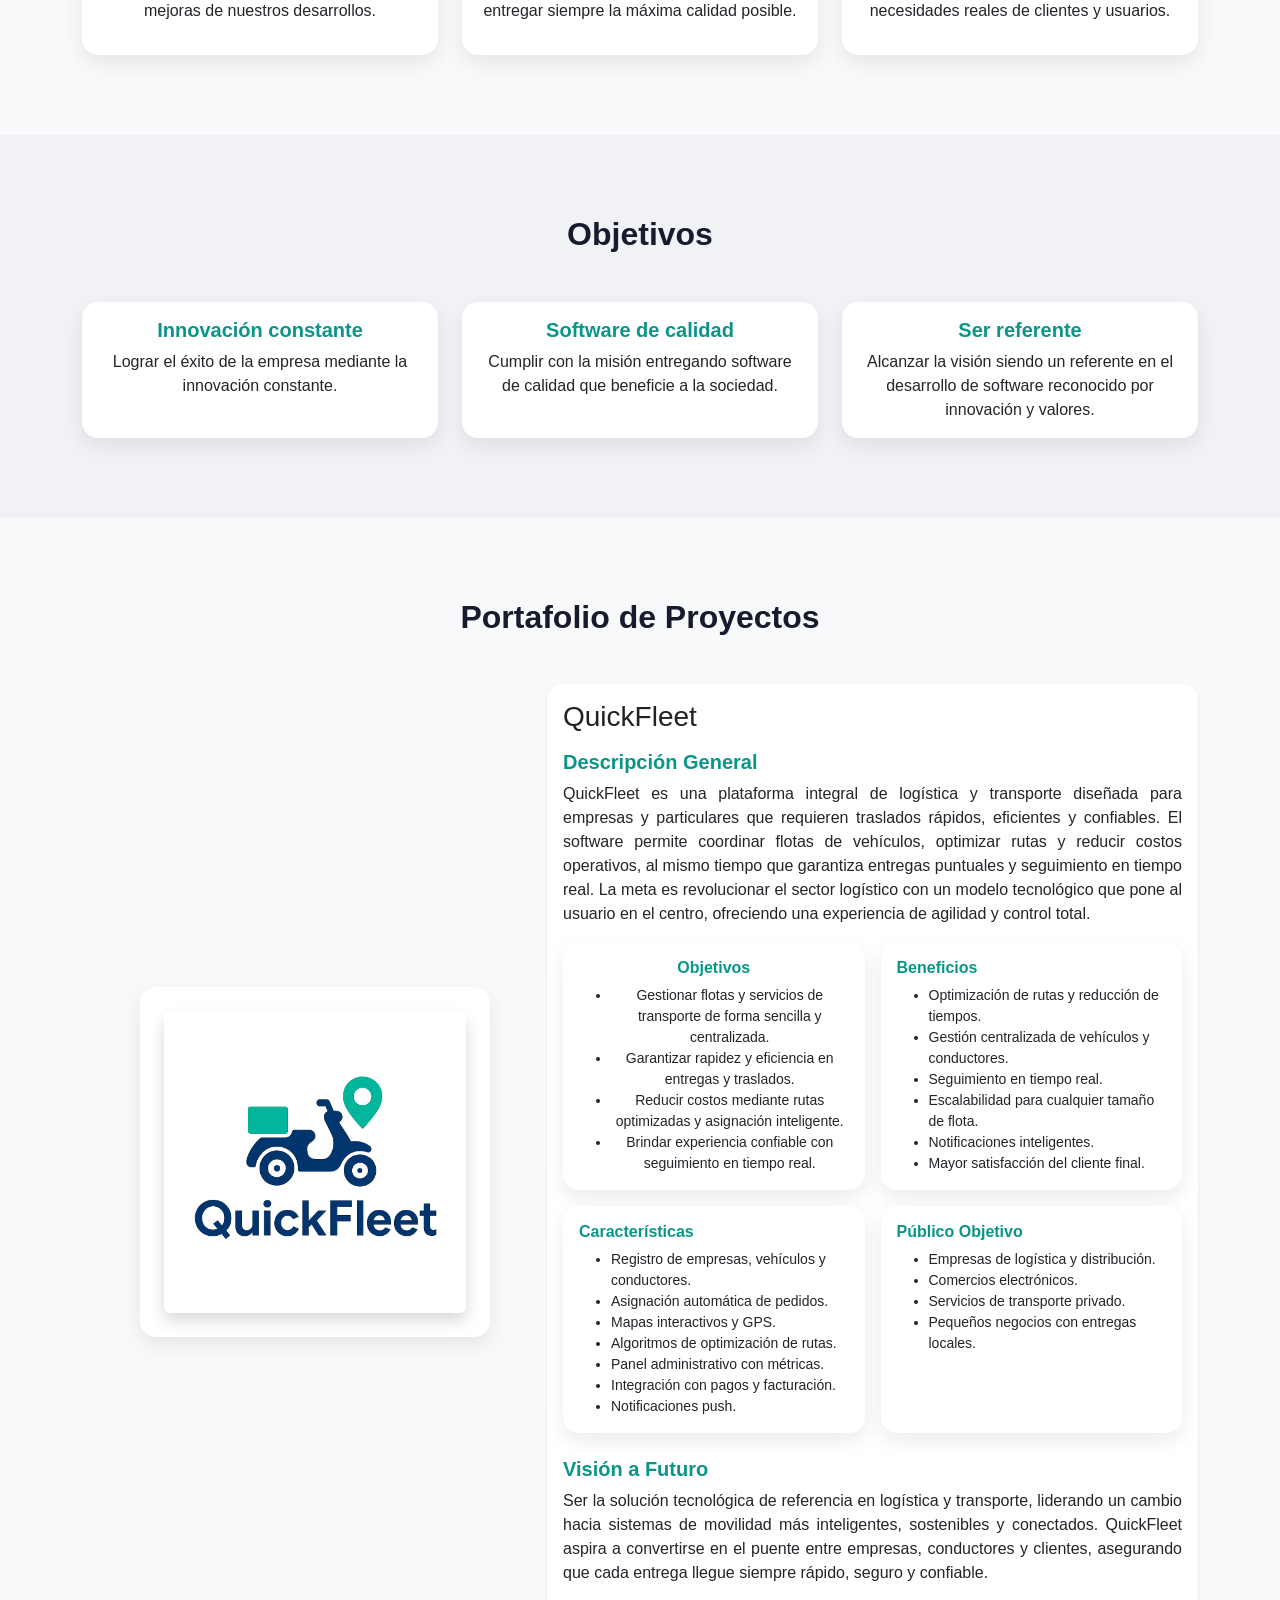
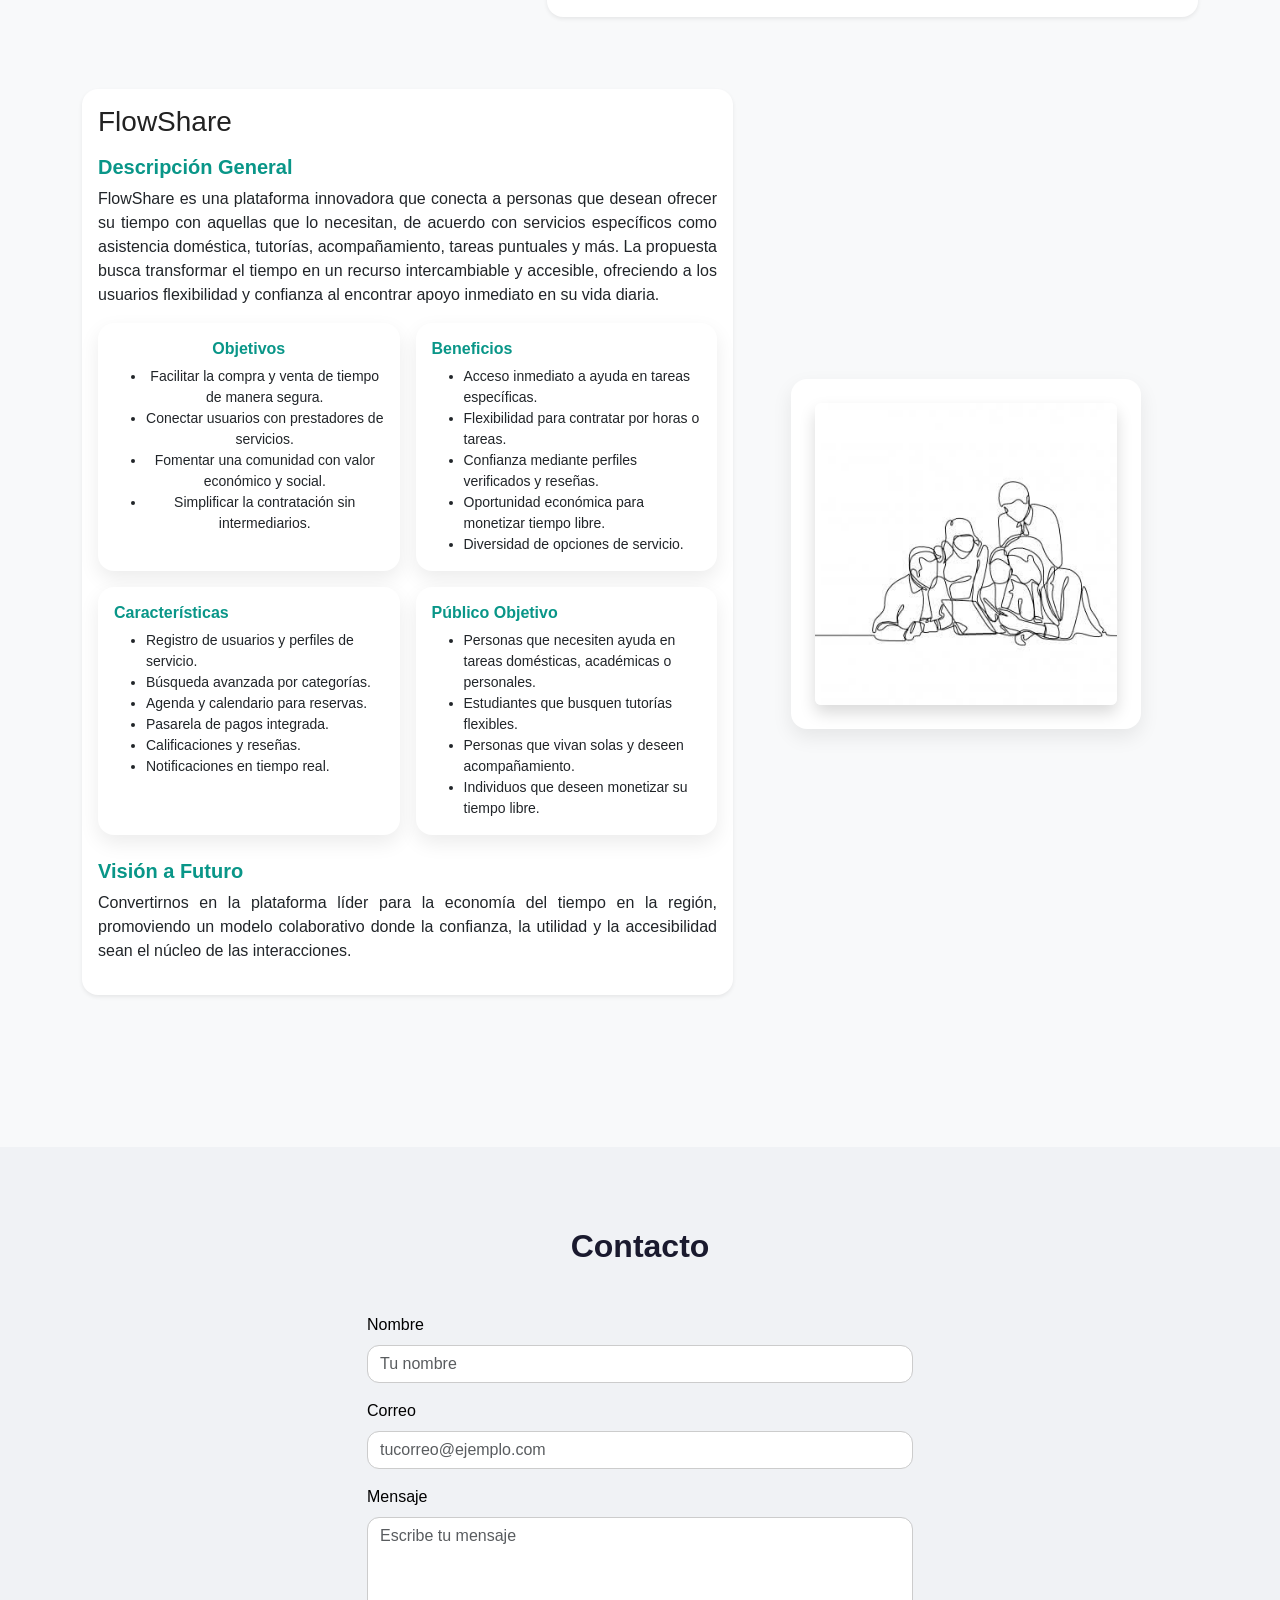
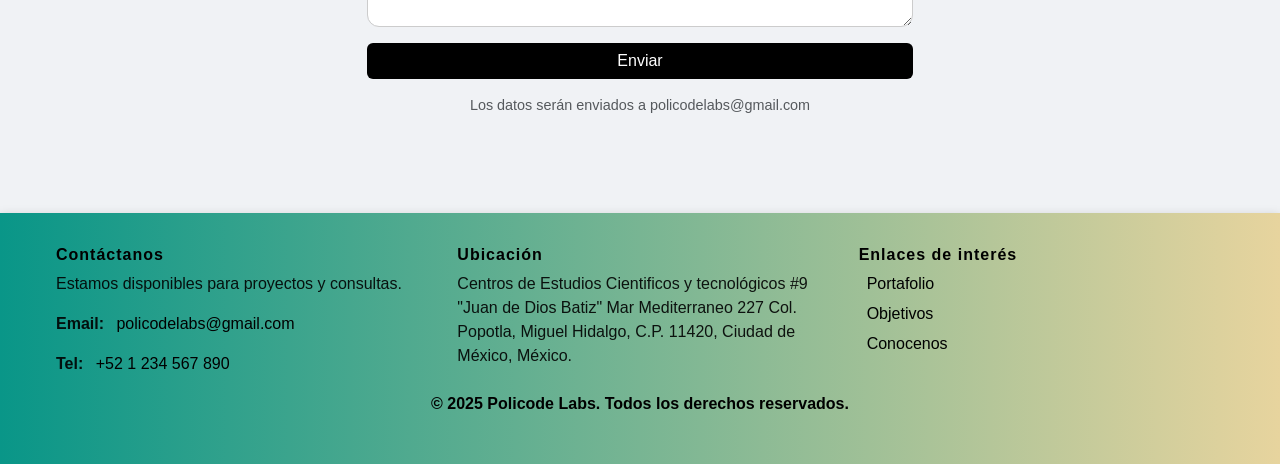
==== commit 2aa13521: "Correción de la imagen, correciones de lógica y correción del footer" ====
--- a/index.html
+++ b/index.html
@@ -3,15 +3,16 @@
 <head>
   <meta charset="UTF-8">
   <meta name="viewport" content="width=device-width, initial-scale=1.0">
+  <meta name="description" content="Policode Labs: desarrollo de software con calidad e innovación. Conoce nuestros valores, objetivos y portafolio de proyectos tecnológicos.">
   <title>Policode Labs</title>
   <link rel="icon" type="image/png" href="IMG/PolicodeLabsLogo.png">
+  <link href="https://fonts.googleapis.com/css2?family=Montserrat:wght@700&display=swap" rel="stylesheet">
   <link href="https://cdn.jsdelivr.net/npm/bootstrap@5.3.3/dist/css/bootstrap.min.css" rel="stylesheet">
   <link rel="stylesheet" href="style.css">
-  <link href="https://fonts.googleapis.com/css2?family=Montserrat:wght@700&display=swap" rel="stylesheet">
 </head>
 <body>
   <!-- Navbar -->
-  <nav class="navbar navbar-expand-lg navbar-dark sticky-top">
+  <nav class="navbar navbar-expand-lg navbar-dark fixed-top" aria-label="Menú principal" role="navigation">
     <div class="container">
       <a class="navbar-brand d-flex align-items-center gap-2" href="#">
         <img src="IMG/PolicodeLabsLogo.png" alt="Policode Labs Logo" style="height: 40px; width: auto;">
@@ -32,303 +33,303 @@
     </div>
   </nav>
 
-  <!-- Hero -->
-  <header class="hero position-relative d-flex flex-column align-items-center justify-content-center">
-    <div class="hero-img-container mb-4">
-      <img src="IMG/PolicodeLabsHero.png" alt="Hero Policode Labs" class="hero-img">
-    </div>
-    <div class="hero-content position-relative text-center">
-      <p>Somos Policode Labs, desarrollo de software con calidad e innovación.</p>
-      <a href="#contacto" class="btn btn-primary" aria-label="Contacto, ir a sección Contacto">Contacto</a>
-    </div>
-  </header>
-
-  <!-- Sección Conócenos-->
-  <section id="conocenos">
-    <div class="container conocenos-section">
-      <h2 class="conocenos-titulo">Conócenos</h2>
-      <div class="row justify-content-center">
-        <div class="col-md-5 conocenos-box conocenos-vision mx-md-3">
-          <h2>Visión</h2>
-          <p>Queremos ser un referente en el desarrollo de software, reconocidos por la manera de realizar y presentar nuestros proyectos, así como por la capacidad de innovar, manteniendo siempre los valores del esfuerzo y la dedicación en cada tarea.</p>
+  <main>
+    <!-- Hero -->
+    <header class="hero bg-light position-relative d-flex flex-column align-items-center justify-content-center" aria-labelledby="hero-title">
+      <div class="hero-img-container mb-4">
+        <img src="IMG/PolicodeLabsHero.png" alt="Hero Policode Labs" class="hero-img">
+      </div>
+      <div class="hero-content position-relative text-center">
+        <p>Somos Policode Labs, desarrollo de software con calidad e innovación.</p>
+        <a href="#contacto" class="btn btn-primary" aria-label="Contacto, ir a sección Contacto">Contacto</a>
+      </div>
+    </header>
+
+    <!-- Sección Conócenos -->
+    <section id="conocenos" aria-labelledby="conocenos-titulo">
+      <div class="container conocenos-section">
+        <h2 class="conocenos-titulo">Conócenos</h2>
+        <div class="row justify-content-center">
+          <div class="col-md-5 conocenos-box conocenos-vision mx-md-3">
+            <h2>Visión</h2>
+            <p>Queremos ser un referente en el desarrollo de software, reconocidos por la manera de realizar y presentar nuestros proyectos, así como por la capacidad de innovar, manteniendo siempre los valores del esfuerzo y la dedicación en cada tarea.</p>
+          </div>
+          <div class="col-md-5 conocenos-box conocenos-mision mx-md-3">
+            <h2>Misión</h2>
+            <p>Somos una empresa dedicada al desarrollo de software de calidad e innovación, que apoya de manera continua mediante las nuevas tecnologías, con el fin de generar beneficios para la sociedad.</p>
+          </div>
         </div>
-        <div class="col-md-5 conocenos-box conocenos-mision mx-md-3">
-          <h2>Misión</h2>
-          <p>Somos una empresa dedicada al desarrollo de software de calidad e innovación, que apoya de manera continua mediante las nuevas tecnologías, con el fin de generar beneficios para la sociedad.</p>
+      </div>
+    </section>
+
+    <!-- Valores -->
+    <section id="valores" class="bg-light" aria-labelledby="valores-titulo">
+      <div class="container">
+        <h2>Valores</h2>
+        <div class="row g-4">
+          <div class="col-md-4">
+            <div class="card h-100">
+              <div class="card-body text-center">
+                <h5>Responsabilidad</h5>
+                <p>Asumir con transparencia los errores y mejoras de nuestros desarrollos.</p>
+              </div>
+            </div>
+          </div>
+          <div class="col-md-4">
+            <div class="card h-100">
+              <div class="card-body text-center">
+                <h5>Diligencia</h5>
+                <p>Ser meticulosos en cada proyecto para entregar siempre la máxima calidad posible.</p>
+              </div>
+            </div>
+          </div>
+          <div class="col-md-4">
+            <div class="card h-100">
+              <div class="card-body text-center">
+                <h5>Pertinencia</h5>
+                <p>Alinear nuestras soluciones con las necesidades reales de clientes y usuarios.</p>
+              </div>
+            </div>
+          </div>
         </div>
       </div>
-    </div>
-  </section>
-
-  <!-- Valores -->
-  <section id="valores" class="bg-light">
-    <div class="container">
-      <h2>Valores</h2>
-      <div class="row g-4">
-        <div class="col-md-4">
-          <div class="card h-100">
-            <div class="card-body text-center">
-              <h5>Responsabilidad</h5>
-              <p>Asumir con transparencia los errores y mejoras de nuestros desarrollos.</p>
+    </section>
+
+    <!-- Objetivos -->
+    <section id="objetivos" aria-labelledby="objetivos-titulo">
+      <div class="container text-center">
+        <h2>Objetivos</h2>
+        <div class="row g-4 justify-content-center">
+          <div class="col-md-4">
+            <div class="card h-100">
+              <div class="card-body">
+                <h5 class="card-title">Innovación constante</h5>
+                <p class="card-text">Lograr el éxito de la empresa mediante la innovación constante.</p>
+              </div>
+            </div>
+          </div>
+          <div class="col-md-4">
+            <div class="card h-100">
+              <div class="card-body">
+                <h5 class="card-title">Software de calidad</h5>
+                <p class="card-text">Cumplir con la misión entregando software de calidad que beneficie a la sociedad.</p>
+              </div>
+            </div>
+          </div>
+          <div class="col-md-4">
+            <div class="card h-100">
+              <div class="card-body">
+                <h5 class="card-title">Ser referente</h5>
+                <p class="card-text">Alcanzar la visión siendo un referente en el desarrollo de software reconocido por innovación y valores.</p>
+              </div>
             </div>
           </div>
         </div>
-        <div class="col-md-4">
-          <div class="card h-100">
-            <div class="card-body text-center">
-              <h5>Diligencia</h5>
-              <p>Ser meticulosos en cada proyecto para entregar siempre la máxima calidad posible.</p>
+      </div>
+    </section>
+
+    <!-- Portafolio de Proyectos -->
+    <section id="portafolio" class="bg-light" aria-labelledby="portafolio-titulo">
+      <div class="container">
+        <h2>Portafolio de Proyectos</h2>
+        <div class="row g-5 mb-5 align-items-center">
+          <!-- QuickFleet -->
+          <div class="col-12">
+            <div class="row g-0 quickfleet-proyecto align-items-center">
+              <!-- Imagen -->
+              <div class="col-lg-5 mb-4 mb-lg-0 d-flex justify-content-center align-items-center">
+                <div class="proyecto-img-block">
+                  <img src="IMG/quickfleet.png" alt="QuickFleet" class="img-fluid rounded shadow">
+                </div>
+              </div>
+              <!-- Texto y bloques -->
+              <div class="col-lg-7">
+                <div class="card shadow-sm mb-4">
+                  <div class="card-body">
+                    <h3 class="card-title text-primary mb-3">QuickFleet</h3>
+                    <h5 class="mb-2">Descripción General</h5>
+                    <p class="text-justify">QuickFleet es una plataforma integral de logística y transporte diseñada para empresas y particulares que requieren traslados rápidos, eficientes y confiables. El software permite coordinar flotas de vehículos, optimizar rutas y reducir costos operativos, al mismo tiempo que garantiza entregas puntuales y seguimiento en tiempo real. La meta es revolucionar el sector logístico con un modelo tecnológico que pone al usuario en el centro, ofreciendo una experiencia de agilidad y control total.</p>
+                    <div class="row g-3">
+                      <div class="col-md-6">
+                        <div class="card h-100">
+                          <div class="card-body text-center">
+                            <h6 class="card-title">Objetivos</h6>
+                            <ul class="small mb-0">
+                              <li>Gestionar flotas y servicios de transporte de forma sencilla y centralizada.</li>
+                              <li>Garantizar rapidez y eficiencia en entregas y traslados.</li>
+                              <li>Reducir costos mediante rutas optimizadas y asignación inteligente.</li>
+                              <li>Brindar experiencia confiable con seguimiento en tiempo real.</li>
+                            </ul>
+                          </div>
+                        </div>
+                      </div>
+                      <div class="col-md-6">
+                        <div class="card h-100">
+                          <div class="card-body">
+                            <h6 class="card-title">Beneficios</h6>
+                            <ul class="small mb-0">
+                              <li>Optimización de rutas y reducción de tiempos.</li>
+                              <li>Gestión centralizada de vehículos y conductores.</li>
+                              <li>Seguimiento en tiempo real.</li>
+                              <li>Escalabilidad para cualquier tamaño de flota.</li>
+                              <li>Notificaciones inteligentes.</li>
+                              <li>Mayor satisfacción del cliente final.</li>
+                            </ul>
+                          </div>
+                        </div>
+                      </div>
+                      <div class="col-md-6 mt-3">
+                        <div class="card h-100">
+                          <div class="card-body">
+                            <h6 class="card-title">Características</h6>
+                            <ul class="small mb-0">
+                              <li>Registro de empresas, vehículos y conductores.</li>
+                              <li>Asignación automática de pedidos.</li>
+                              <li>Mapas interactivos y GPS.</li>
+                              <li>Algoritmos de optimización de rutas.</li>
+                              <li>Panel administrativo con métricas.</li>
+                              <li>Integración con pagos y facturación.</li>
+                              <li>Notificaciones push.</li>
+                            </ul>
+                          </div>
+                        </div>
+                      </div>
+                      <div class="col-md-6 mt-3">
+                        <div class="card h-100">
+                          <div class="card-body">
+                            <h6 class="card-title">Público Objetivo</h6>
+                            <ul class="small mb-0">
+                              <li>Empresas de logística y distribución.</li>
+                              <li>Comercios electrónicos.</li>
+                              <li>Servicios de transporte privado.</li>
+                              <li>Pequeños negocios con entregas locales.</li>
+                            </ul>
+                          </div>
+                        </div>
+                      </div>
+                    </div>
+                    <h5 class="mt-4 mb-2">Visión a Futuro</h5>
+                    <p class="text-justify">Ser la solución tecnológica de referencia en logística y transporte, liderando un cambio hacia sistemas de movilidad más inteligentes, sostenibles y conectados. QuickFleet aspira a convertirse en el puente entre empresas, conductores y clientes, asegurando que cada entrega llegue siempre rápido, seguro y confiable.</p>
+                  </div>
+                </div>
+              </div>
+            </div>
+          </div>
+          <!-- FlowShare -->
+          <div class="col-12">
+            <div class="row g-0 flowshare-proyecto align-items-center flex-lg-row-reverse">
+              <!-- Imagen derecha -->
+              <div class="col-lg-5 mb-4 mb-lg-0 d-flex justify-content-center align-items-center">
+                <div class="proyecto-img-block">
+                  <img src="IMG/flowshare.png" alt="FlowShare" class="img-fluid rounded shadow">
+                </div>
+              </div>
+              <!-- Texto y bloques izquierda -->
+              <div class="col-lg-7">
+                <div class="card shadow-sm mb-4">
+                  <div class="card-body">
+                    <h3 class="card-title text-primary mb-3">FlowShare</h3>
+                    <h5 class="mb-2">Descripción General</h5>
+                    <p class="text-justify">FlowShare es una plataforma innovadora que conecta a personas que desean ofrecer su tiempo con aquellas que lo necesitan, de acuerdo con servicios específicos como asistencia doméstica, tutorías, acompañamiento, tareas puntuales y más. La propuesta busca transformar el tiempo en un recurso intercambiable y accesible, ofreciendo a los usuarios flexibilidad y confianza al encontrar apoyo inmediato en su vida diaria.</p>
+                    <div class="row g-3">
+                      <div class="col-md-6">
+                        <div class="card h-100">
+                          <div class="card-body text-center">
+                            <h6 class="card-title">Objetivos</h6>
+                            <ul class="small mb-0">
+                              <li>Facilitar la compra y venta de tiempo de manera segura.</li>
+                              <li>Conectar usuarios con prestadores de servicios.</li>
+                              <li>Fomentar una comunidad con valor económico y social.</li>
+                              <li>Simplificar la contratación sin intermediarios.</li>
+                            </ul>
+                          </div>
+                        </div>
+                      </div>
+                      <div class="col-md-6">
+                        <div class="card h-100">
+                          <div class="card-body">
+                            <h6 class="card-title">Beneficios</h6>
+                            <ul class="small mb-0">
+                              <li>Acceso inmediato a ayuda en tareas específicas.</li>
+                              <li>Flexibilidad para contratar por horas o tareas.</li>
+                              <li>Confianza mediante perfiles verificados y reseñas.</li>
+                              <li>Oportunidad económica para monetizar tiempo libre.</li>
+                              <li>Diversidad de opciones de servicio.</li>
+                            </ul>
+                          </div>
+                        </div>
+                      </div>
+                      <div class="col-md-6 mt-3">
+                        <div class="card h-100">
+                          <div class="card-body">
+                            <h6 class="card-title">Características</h6>
+                            <ul class="small mb-0">
+                              <li>Registro de usuarios y perfiles de servicio.</li>
+                              <li>Búsqueda avanzada por categorías.</li>
+                              <li>Agenda y calendario para reservas.</li>
+                              <li>Pasarela de pagos integrada.</li>
+                              <li>Calificaciones y reseñas.</li>
+                              <li>Notificaciones en tiempo real.</li>
+                            </ul>
+                          </div>
+                        </div>
+                      </div>
+                      <div class="col-md-6 mt-3">
+                        <div class="card h-100">
+                          <div class="card-body">
+                            <h6 class="card-title">Público Objetivo</h6>
+                            <ul class="small mb-0">
+                              <li>Personas que necesiten ayuda en tareas domésticas, académicas o personales.</li>
+                              <li>Estudiantes que busquen tutorías flexibles.</li>
+                              <li>Personas que vivan solas y deseen acompañamiento.</li>
+                              <li>Individuos que deseen monetizar su tiempo libre.</li>
+                            </ul>
+                          </div>
+                        </div>
+                      </div>
+                    </div>
+                    <h5 class="mt-4 mb-2">Visión a Futuro</h5>
+                    <p class="text-justify">Convertirnos en la plataforma líder para la economía del tiempo en la región, promoviendo un modelo colaborativo donde la confianza, la utilidad y la accesibilidad sean el núcleo de las interacciones.</p>
+                  </div>
+                </div>
+              </div>
             </div>
           </div>
         </div>
-        <div class="col-md-4">
-          <div class="card h-100">
-            <div class="card-body text-center">
-              <h5>Pertinencia</h5>
-              <p>Alinear nuestras soluciones con las necesidades reales de clientes y usuarios.</p>
-            </div>
+      </div>
+    </section>
+
+    <!-- Contacto -->
+    <section id="contacto" aria-labelledby="contacto-titulo">
+      <div class="container">
+        <h2>Contacto</h2>
+        <div class="row justify-content-center">
+          <div class="col-md-6">
+            <form id="contactForm" action="https://formspree.io/f/mkgqnkgj" method="POST">
+              <div class="mb-3">
+                <label class="form-label">Nombre</label>
+                <input type="text" name="nombre" class="form-control" placeholder="Tu nombre" required>
+              </div>
+              <div class="mb-3">
+                <label class="form-label">Correo</label>
+                <input type="email" name="email" class="form-control" placeholder="tucorreo@ejemplo.com" required>
+              </div>
+              <div class="mb-3">
+                <label class="form-label">Mensaje</label>
+                <textarea name="message" class="form-control" rows="4" placeholder="Escribe tu mensaje" required></textarea>
+              </div>
+              <button type="submit" class="btn btn-primary w-100">Enviar</button>
+              <div id="formMessage" class="text-center mt-3 text-success" style="display:none;font-size:1.1rem;">Se ha enviado el correo</div>
+            </form>
+            <p class="text-center mt-3 text-muted" style="font-size:0.9rem;">Los datos serán enviados a policodelabs@gmail.com</p>
           </div>
         </div>
       </div>
-    </div>
-  </section>
-
-  <!-- Objetivos -->
-  <section id="objetivos">
-    <div class="container text-center">
-      <h2>Objetivos</h2>
-      <div class="row g-4 justify-content-center">
-        <div class="col-md-4">
-          <div class="card h-100">
-            <div class="card-body">
-              <h5 class="card-title">Innovación constante</h5>
-              <p class="card-text">Lograr el éxito de la empresa mediante la innovación constante.</p>
-            </div>
-          </div>
-        </div>
-        <div class="col-md-4">
-          <div class="card h-100">
-            <div class="card-body">
-              <h5 class="card-title">Software de calidad</h5>
-              <p class="card-text">Cumplir con la misión entregando software de calidad que beneficie a la sociedad.</p>
-            </div>
-          </div>
-        </div>
-        <div class="col-md-4">
-          <div class="card h-100">
-            <div class="card-body">
-              <h5 class="card-title">Ser referente</h5>
-              <p class="card-text">Alcanzar la visión siendo un referente en el desarrollo de software reconocido por innovación y valores.</p>
-            </div>
-          </div>
-        </div>
-      </div>
-    </div>
-  </section>
-
-  <!-- Portafolio de Proyectos -->
-  <section id="portafolio" class="bg-light">
-    <div class="container">
-      <h2>Portafolio de Proyectos</h2>
-      <div class="row g-5 mb-5 align-items-center">
-        <!-- QuickFleet -->
-        <div class="col-12">
-          <div class="row g-0 quickfleet-proyecto align-items-center">
-            <!-- Imagen -->
-            <div class="col-lg-5 mb-4 mb-lg-0 d-flex justify-content-center align-items-center">
-              <div class="proyecto-img-block">
-                <img src="IMG/quickfleet.png" alt="QuickFleet" class="img-fluid rounded shadow">
-              </div>
-            </div>
-            <!-- Texto y bloques -->
-            <div class="col-lg-7">
-              <div class="card shadow-sm mb-4">
-                <div class="card-body">
-                  <h3 class="card-title text-primary mb-3">QuickFleet</h3>
-                  <h5 class="mb-2">Descripción General</h5>
-                  <p class="text-justify">QuickFleet es una plataforma integral de logística y transporte diseñada para empresas y particulares que requieren traslados rápidos, eficientes y confiables. El software permite coordinar flotas de vehículos, optimizar rutas y reducir costos operativos, al mismo tiempo que garantiza entregas puntuales y seguimiento en tiempo real. La meta es revolucionar el sector logístico con un modelo tecnológico que pone al usuario en el centro, ofreciendo una experiencia de agilidad y control total.</p>
-                  <div class="row g-3">
-                    <div class="col-md-6">
-                      <div class="card h-100">
-                        <div class="card-body text-center">
-                          <h6 class="card-title">Objetivos</h6>
-                          <ul class="small mb-0">
-                            <li>Gestionar flotas y servicios de transporte de forma sencilla y centralizada.</li>
-                            <li>Garantizar rapidez y eficiencia en entregas y traslados.</li>
-                            <li>Reducir costos mediante rutas optimizadas y asignación inteligente.</li>
-                            <li>Brindar experiencia confiable con seguimiento en tiempo real.</li>
-                          </ul>
-                        </div>
-                      </div>
-                    </div>
-                    <div class="col-md-6">
-                      <div class="card h-100">
-                        <div class="card-body">
-                          <h6 class="card-title">Beneficios</h6>
-                          <ul class="small mb-0">
-                            <li>Optimización de rutas y reducción de tiempos.</li>
-                            <li>Gestión centralizada de vehículos y conductores.</li>
-                            <li>Seguimiento en tiempo real.</li>
-                            <li>Escalabilidad para cualquier tamaño de flota.</li>
-                            <li>Notificaciones inteligentes.</li>
-                            <li>Mayor satisfacción del cliente final.</li>
-                          </ul>
-                        </div>
-                      </div>
-                    </div>
-                    <div class="col-md-6 mt-3">
-                      <div class="card h-100">
-                        <div class="card-body">
-                          <h6 class="card-title">Características</h6>
-                          <ul class="small mb-0">
-                            <li>Registro de empresas, vehículos y conductores.</li>
-                            <li>Asignación automática de pedidos.</li>
-                            <li>Mapas interactivos y GPS.</li>
-                            <li>Algoritmos de optimización de rutas.</li>
-                            <li>Panel administrativo con métricas.</li>
-                            <li>Integración con pagos y facturación.</li>
-                            <li>Notificaciones push.</li>
-                          </ul>
-                        </div>
-                      </div>
-                    </div>
-                    <div class="col-md-6 mt-3">
-                      <div class="card h-100">
-                        <div class="card-body">
-                          <h6 class="card-title">Público Objetivo</h6>
-                          <ul class="small mb-0">
-                            <li>Empresas de logística y distribución.</li>
-                            <li>Comercios electrónicos.</li>
-                            <li>Servicios de transporte privado.</li>
-                            <li>Pequeños negocios con entregas locales.</li>
-                          </ul>
-                        </div>
-                      </div>
-                    </div>
-                  </div>
-                  <h5 class="mt-4 mb-2">Visión a Futuro</h5>
-                  <p class="text-justify">Ser la solución tecnológica de referencia en logística y transporte, liderando un cambio hacia sistemas de movilidad más inteligentes, sostenibles y conectados. QuickFleet aspira a convertirse en el puente entre empresas, conductores y clientes, asegurando que cada entrega llegue siempre rápido, seguro y confiable.</p>
-                </div>
-              </div>
-            </div>
-          </div>
-        </div>
-        <!-- FlowShare -->
-        <div class="col-12">
-          <div class="row g-0 flowshare-proyecto align-items-center flex-lg-row-reverse">
-            <!-- Imagen derecha -->
-            <div class="col-lg-5 mb-4 mb-lg-0 d-flex justify-content-center align-items-center">
-              <div class="proyecto-img-block">
-                <img src="IMG/flowshare.png" alt="FlowShare" class="img-fluid rounded shadow">
-              </div>
-            </div>
-            <!-- Texto y bloques izquierda -->
-            <div class="col-lg-7">
-              <div class="card shadow-sm mb-4">
-                <div class="card-body">
-                  <h3 class="card-title text-primary mb-3">FlowShare</h3>
-                  <h5 class="mb-2">Descripción General</h5>
-                  <p class="text-justify">FlowShare es una plataforma innovadora que conecta a personas que desean ofrecer su tiempo con aquellas que lo necesitan, de acuerdo con servicios específicos como asistencia doméstica, tutorías, acompañamiento, tareas puntuales y más. La propuesta busca transformar el tiempo en un recurso intercambiable y accesible, ofreciendo a los usuarios flexibilidad y confianza al encontrar apoyo inmediato en su vida diaria.</p>
-                  <div class="row g-3">
-                    <div class="col-md-6">
-                      <div class="card h-100">
-                        <div class="card-body text-center">
-                          <h6 class="card-title">Objetivos</h6>
-                          <ul class="small mb-0">
-                            <li>Facilitar la compra y venta de tiempo de manera segura.</li>
-                            <li>Conectar usuarios con prestadores de servicios.</li>
-                            <li>Fomentar una comunidad con valor económico y social.</li>
-                            <li>Simplificar la contratación sin intermediarios.</li>
-                          </ul>
-                        </div>
-                      </div>
-                    </div>
-                    <div class="col-md-6">
-                      <div class="card h-100">
-                        <div class="card-body">
-                          <h6 class="card-title">Beneficios</h6>
-                          <ul class="small mb-0">
-                            <li>Acceso inmediato a ayuda en tareas específicas.</li>
-                            <li>Flexibilidad para contratar por horas o tareas.</li>
-                            <li>Confianza mediante perfiles verificados y reseñas.</li>
-                            <li>Oportunidad económica para monetizar tiempo libre.</li>
-                            <li>Diversidad de opciones de servicio.</li>
-                          </ul>
-                        </div>
-                      </div>
-                    </div>
-                    <div class="col-md-6 mt-3">
-                      <div class="card h-100">
-                        <div class="card-body">
-                          <h6 class="card-title">Características</h6>
-                          <ul class="small mb-0">
-                            <li>Registro de usuarios y perfiles de servicio.</li>
-                            <li>Búsqueda avanzada por categorías.</li>
-                            <li>Agenda y calendario para reservas.</li>
-                            <li>Pasarela de pagos integrada.</li>
-                            <li>Calificaciones y reseñas.</li>
-                            <li>Notificaciones en tiempo real.</li>
-                          </ul>
-                        </div>
-                      </div>
-                    </div>
-                    <div class="col-md-6 mt-3">
-                      <div class="card h-100">
-                        <div class="card-body">
-                          <h6 class="card-title">Público Objetivo</h6>
-                          <ul class="small mb-0">
-                            <li>Personas que necesiten ayuda en tareas domésticas, académicas o personales.</li>
-                            <li>Estudiantes que busquen tutorías flexibles.</li>
-                            <li>Personas que vivan solas y deseen acompañamiento.</li>
-                            <li>Individuos que deseen monetizar su tiempo libre.</li>
-                          </ul>
-                        </div>
-                      </div>
-                    </div>
-                  </div>
-                  <h5 class="mt-4 mb-2">Visión a Futuro</h5>
-                  <p class="text-justify">Convertirnos en la plataforma líder para la economía del tiempo en la región, promoviendo un modelo colaborativo donde la confianza, la utilidad y la accesibilidad sean el núcleo de las interacciones.</p>
-                </div>
-              </div>
-            </div>
-          </div>
-        </div>
-      </div>
-    </div>
-  </section>
-
-  <!-- Contacto -->
-  <section id="contacto">
-    <div class="container">
-      <h2>Contacto</h2>
-      <div class="row justify-content-center">
-        <div class="col-md-6">
-          <form id="contactForm" action="https://formspree.io/f/mkgqnkgj" method="POST">
-            <div class="mb-3">
-              <label class="form-label">Nombre</label>
-              <input type="text" name="nombre" class="form-control" placeholder="Tu nombre" required>
-            </div>
-            <div class="mb-3">
-              <label class="form-label">Correo</label>
-              <input type="email" name="email" class="form-control" placeholder="tucorreo@ejemplo.com" required>
-            </div>
-            <div class="mb-3">
-              <label class="form-label">Mensaje</label>
-              <textarea name="message" class="form-control" rows="4" placeholder="Escribe tu mensaje" required></textarea>
-            </div>
-            <button type="submit" class="btn btn-primary w-100">Enviar</button>
-            <div id="formMessage" class="text-center mt-3 text-success" style="display:none;font-size:1.1rem;">Se ha enviado el correo</div>
-          </form>
-          <p class="text-center mt-3 text-muted" style="font-size:0.9rem;">Los datos serán enviados a policodelabs@gmail.com</p>
-        </div>
-      </div>
-    </div>
-  </section>
-  
+    </section>
+  </main>
 
   <!-- Footer -->
-  <footer>
-    <br/>
+  <footer role="contentinfo">
     <div class="footer-inner">
       <div class="footer-col contact">
         <h4>Contáctanos</h4>
@@ -339,8 +340,11 @@
   
       <div class="footer-col address">
         <h4>Ubicación</h4>
-        <p class="muted">Centros de Estudios Cientificos y tecnológicos #9 "Juan de Dios Batiz"<br/>
-          Mar Mediterraneo 227<br> Col. Popotla,<br> Miguel Hidalgo, C.P. 11420,<br> Ciudad de México, México.</p>
+        <p class="muted">Centros de Estudios Cientificos y tecnológicos #9 "Juan de Dios Batiz"
+          Mar Mediterraneo 227
+          Col. Popotla,
+          Miguel Hidalgo, C.P. 11420,
+          Ciudad de México, México.</p>
       </div>  
       <div class="footer-col links">
         <h4>Enlaces de interés</h4>
@@ -351,7 +355,6 @@
         </ul>
       </div>
     </div>
-    <br/>
     <p class="derechos"><b>&copy; 2025 Policode Labs. Todos los derechos reservados.</b></p>
   </footer>
 
@@ -396,4 +399,4 @@
   });
   </script>
 </body>
-</html>
+</html>
--- a/style.css
+++ b/style.css
@@ -17,6 +17,25 @@
 img, video {
     max-width: 100%;
     height: auto;
+}
+
+/* Pegado del footer abajo */
+html, body {
+    height: 100%;
+}
+
+body {
+    min-height: 100vh;
+    display: flex;
+    flex-direction: column;
+    padding-top: 70px; /* Ajusta según la altura real del navbar */
+}
+
+footer {
+    margin-top: auto;
+    background: linear-gradient(to left, #e7d49e, #78b593, #099688);
+    box-shadow: 0 2px 10px rgba(0, 0, 0, 0.15);
+    padding: 32px 0 32px 0; /* padding arriba y abajo */
 }
 
 /* ------------------------------
@@ -211,6 +230,7 @@
 footer{
     background: linear-gradient(to left, #e7d49e, #78b593, #099688);
     box-shadow: 0 2px 10px rgba(0, 0, 0, 0.15);
+    padding: 32px 0 32px 0; /* padding arriba y abajo */
 }
 
 .site-footer a{color:#f5f5f5;text-decoration:none;opacity:0.95;transition:opacity .18s}
@@ -371,4 +391,21 @@
     .footer-col{min-width:0}
     .footer-bottom{flex-direction:column;align-items:flex-start}
     .footer-bottom .terms{margin-top:8px}
-  }+  }
+
+:root {
+  --color-primario: #099688;
+  --color-secundario: #78b593;
+  --color-terciario: #e7d49e;
+  --color-negro: #000000;
+  --color-hover: #000080;
+  --color-fondo: #f0f2f5;
+}
+
+/* Usar variables en los estilos */
+body {
+  background-color: var(--color-fondo);
+  color: var(--color-negro);
+}
+
+/* ...resto de estilos usando variables... */
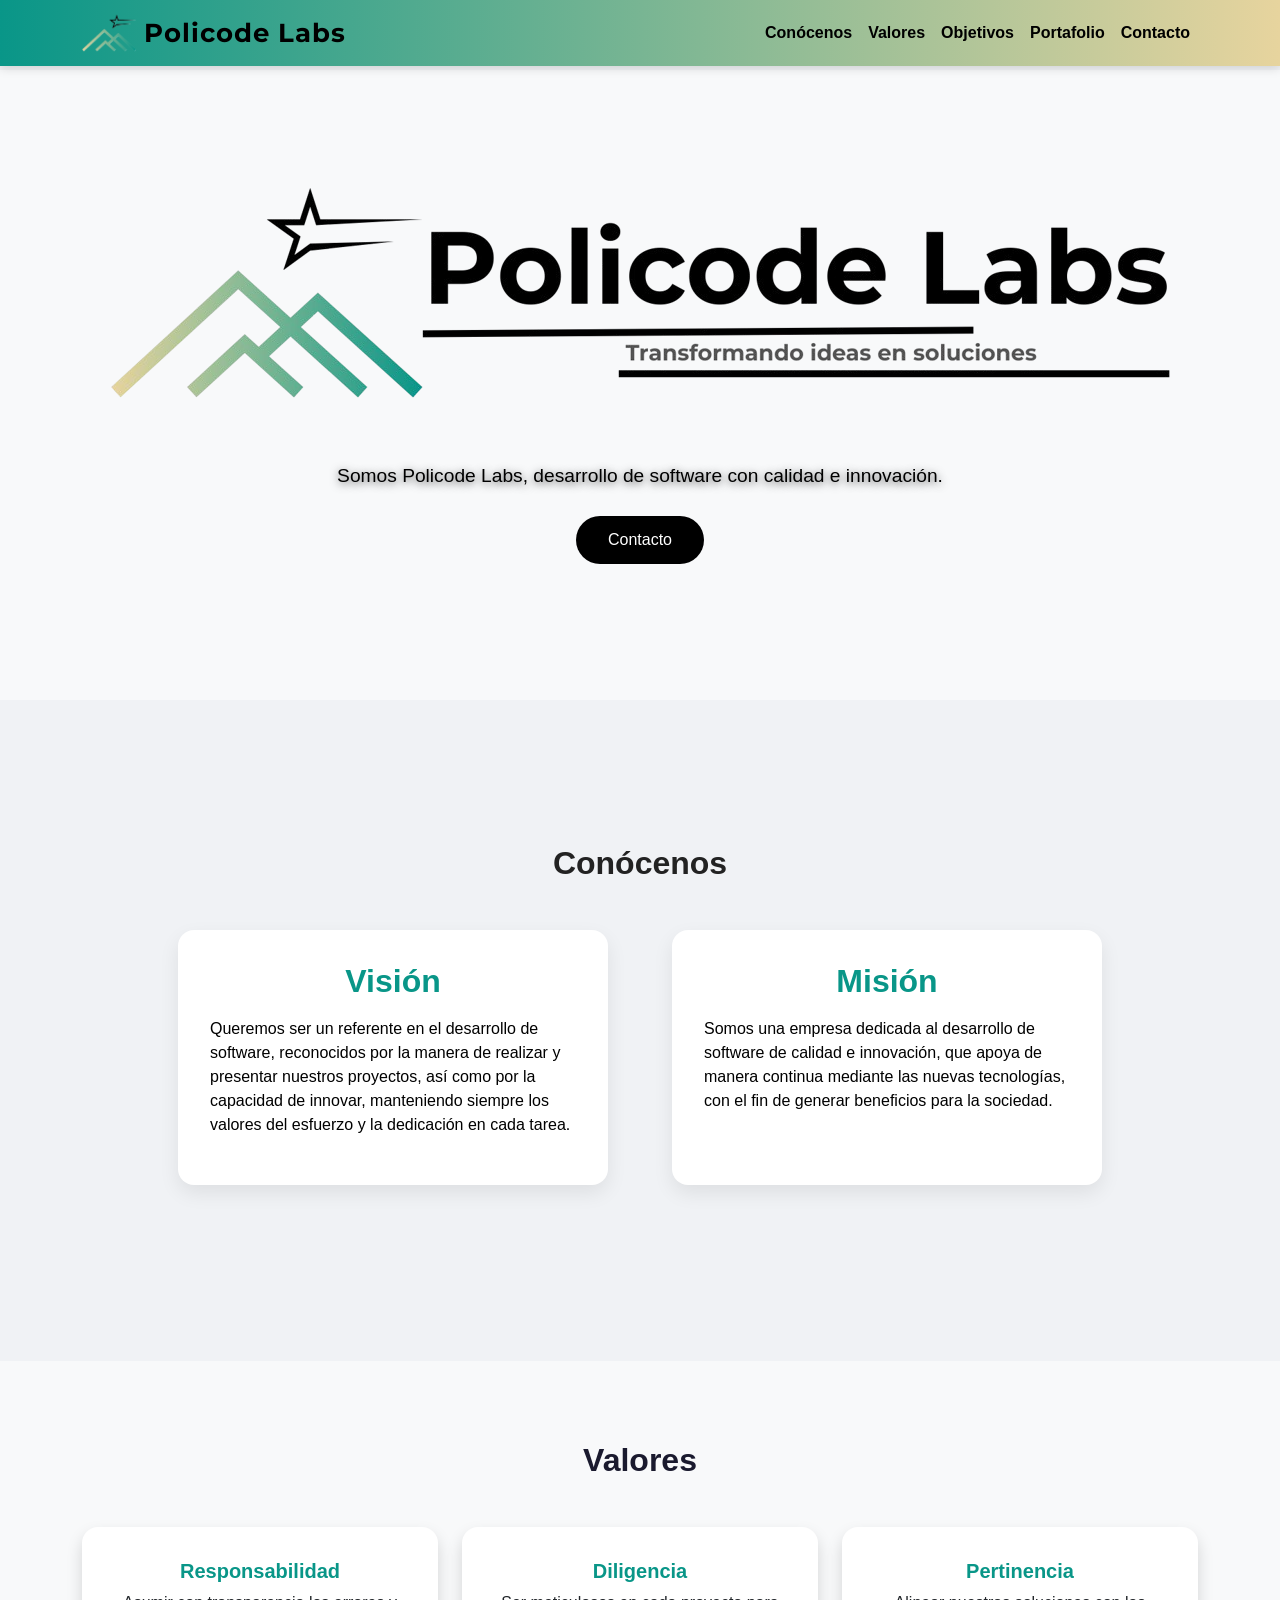
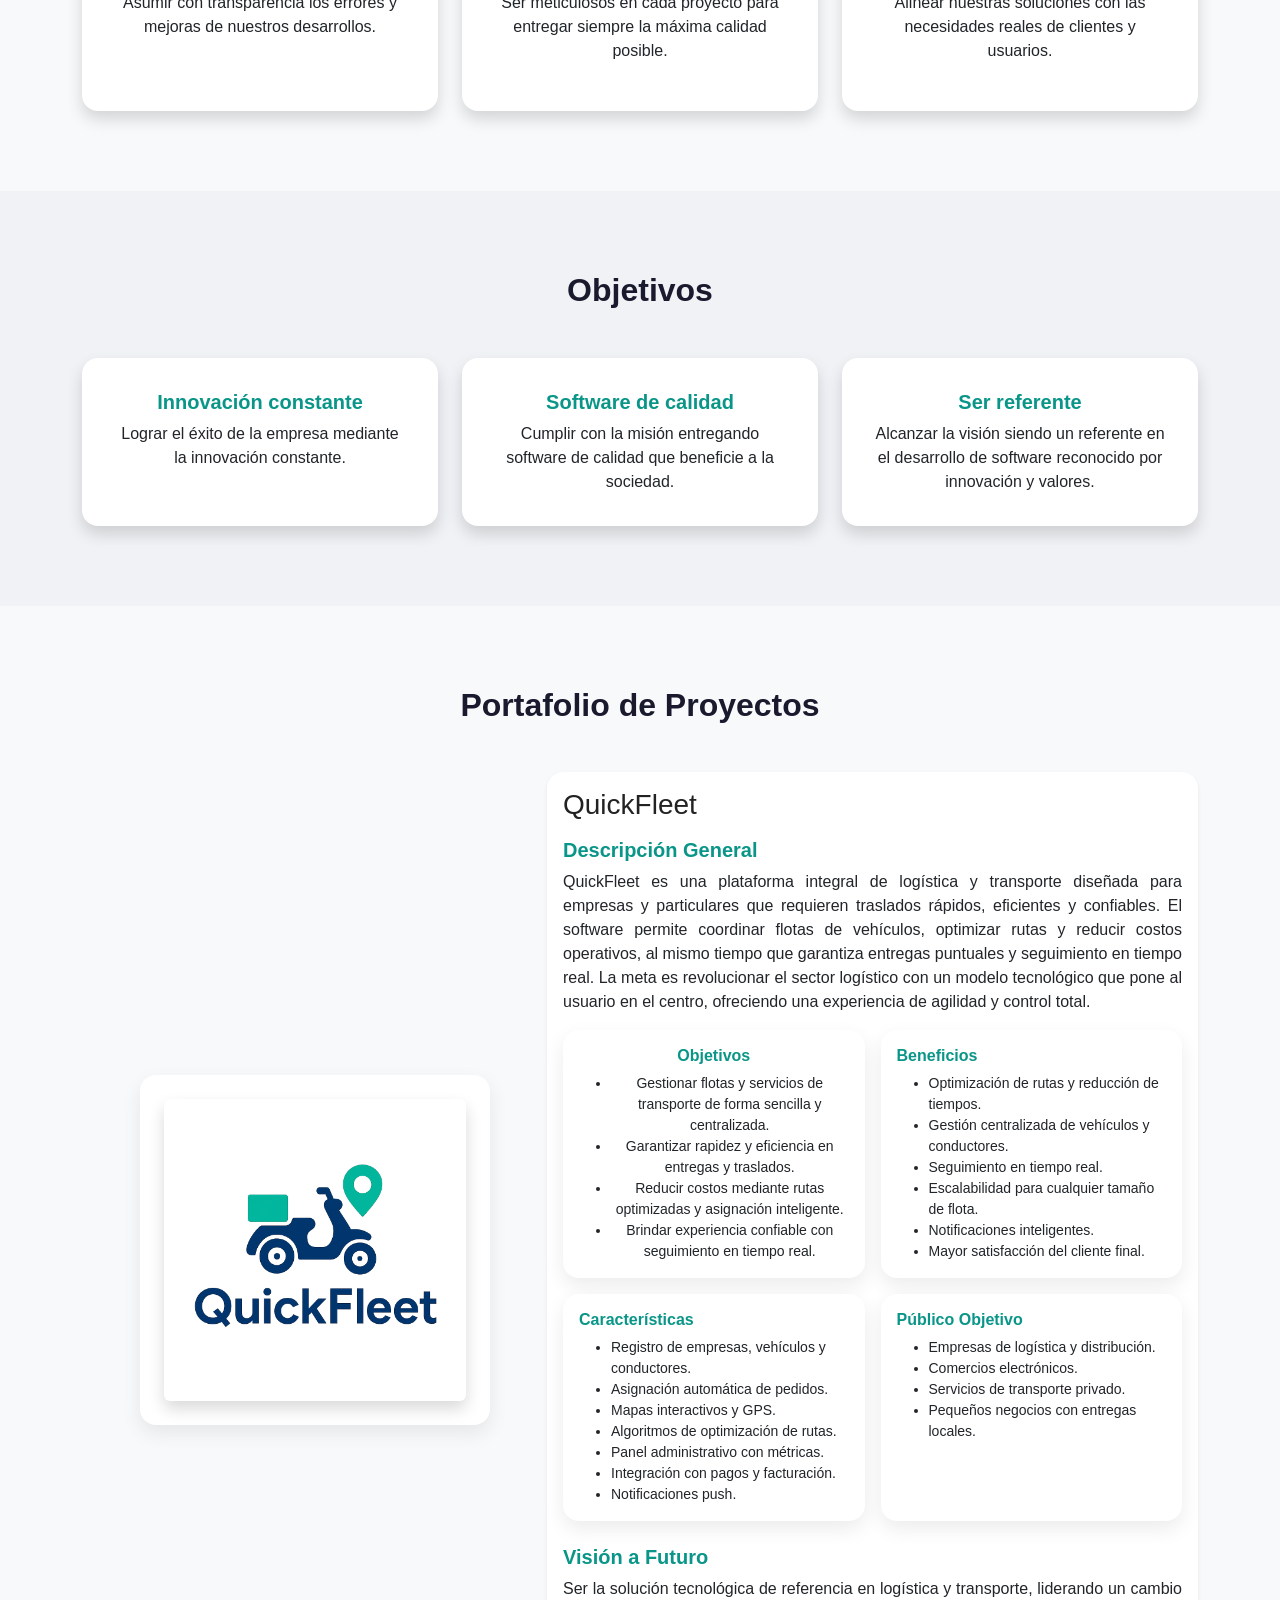
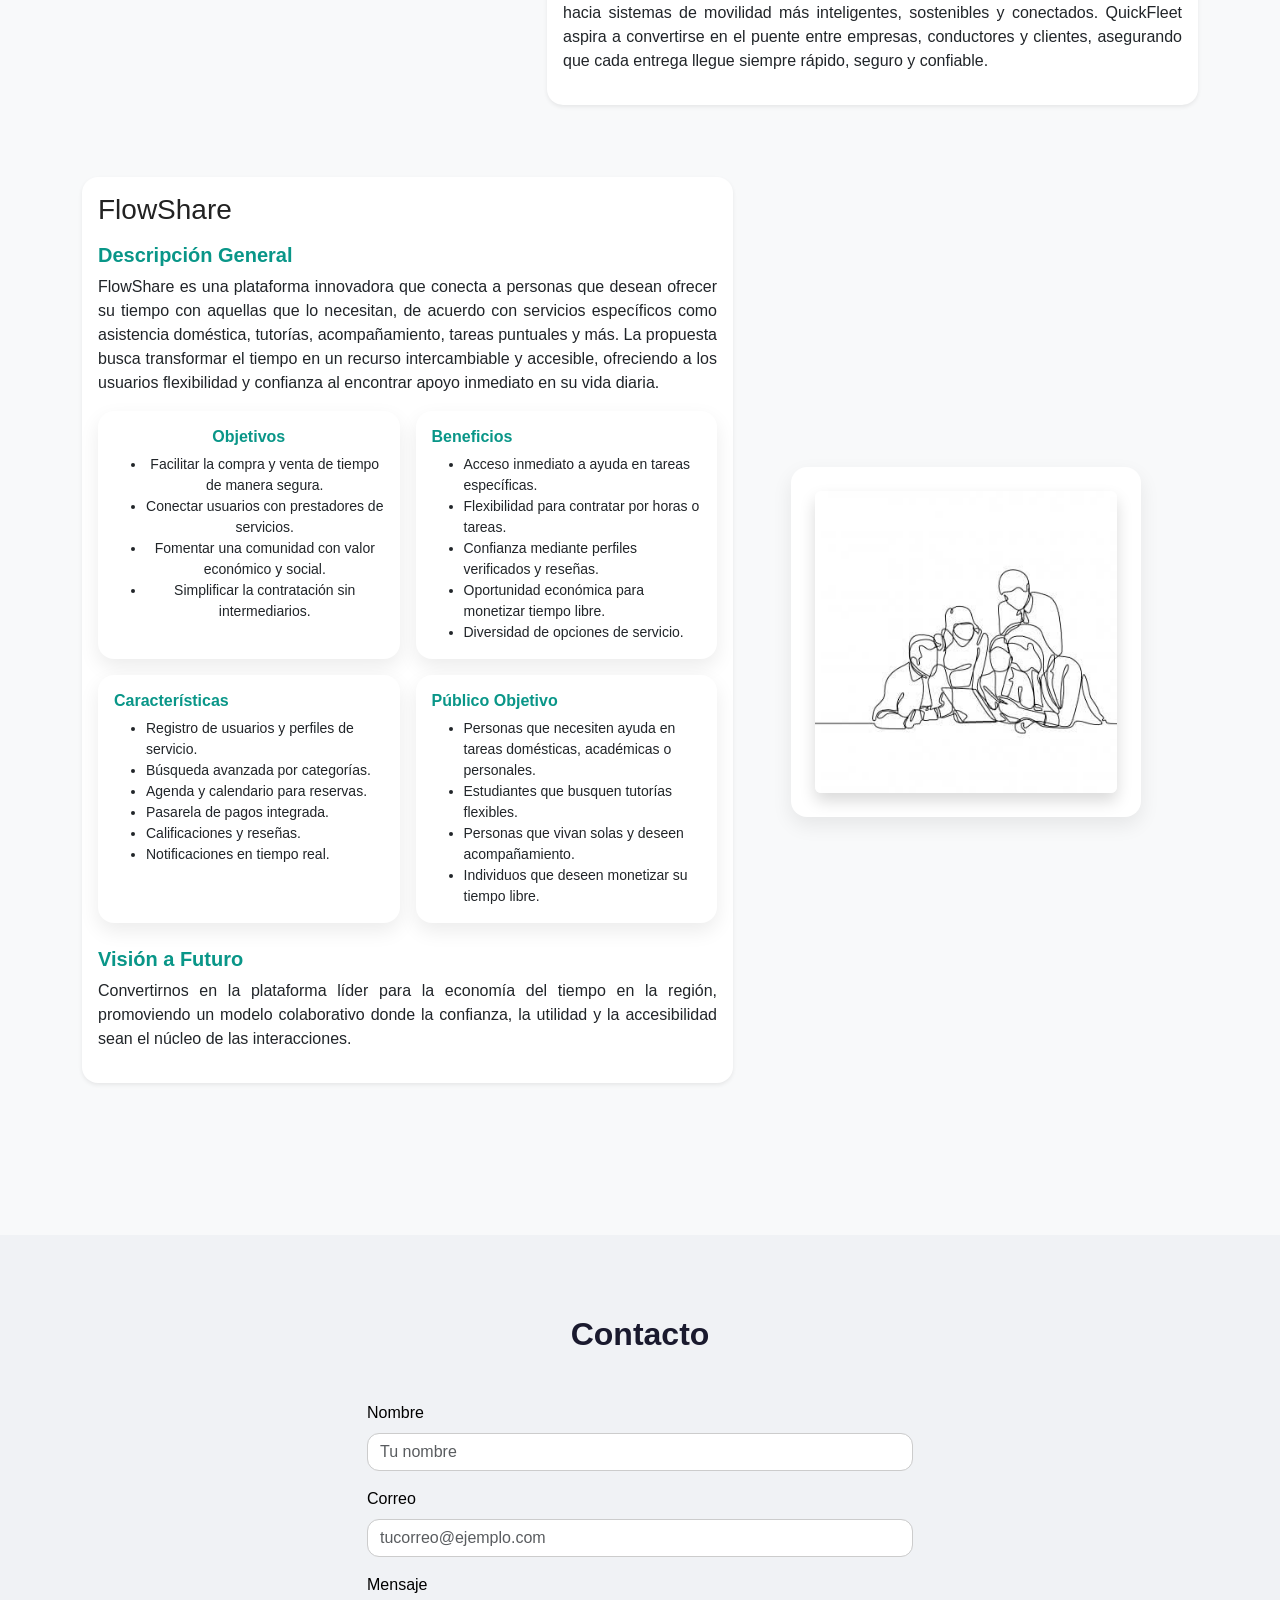
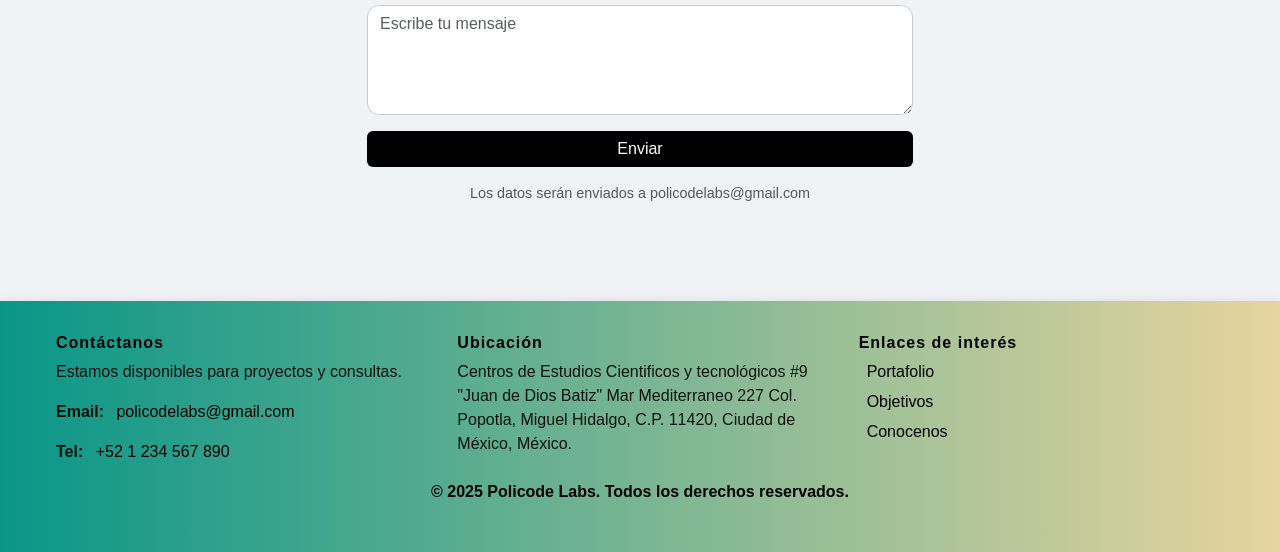
==== commit 47d631a9: "cambios valores/objetivos" ====
--- a/index.html
+++ b/index.html
@@ -68,26 +68,20 @@
         <h2>Valores</h2>
         <div class="row g-4">
           <div class="col-md-4">
-            <div class="card h-100">
-              <div class="card-body text-center">
-                <h5>Responsabilidad</h5>
-                <p>Asumir con transparencia los errores y mejoras de nuestros desarrollos.</p>
-              </div>
-            </div>
-          </div>
-          <div class="col-md-4">
-            <div class="card h-100">
-              <div class="card-body text-center">
-                <h5>Diligencia</h5>
-                <p>Ser meticulosos en cada proyecto para entregar siempre la máxima calidad posible.</p>
-              </div>
-            </div>
-          </div>
-          <div class="col-md-4">
-            <div class="card h-100">
-              <div class="card-body text-center">
-                <h5>Pertinencia</h5>
-                <p>Alinear nuestras soluciones con las necesidades reales de clientes y usuarios.</p>
+            <div class="card shadow h-100 p-3"> <div class="card-body text-center">
+                <h5 class="text-success">Responsabilidad</h5> <p>Asumir con transparencia los errores y mejoras de nuestros desarrollos.</p>
+              </div>
+            </div>
+          </div>
+          <div class="col-md-4">
+            <div class="card shadow h-100 p-3"> <div class="card-body text-center">
+                <h5 class="text-success">Diligencia</h5> <p>Ser meticulosos en cada proyecto para entregar siempre la máxima calidad posible.</p>
+              </div>
+            </div>
+          </div>
+          <div class="col-md-4">
+            <div class="card shadow h-100 p-3"> <div class="card-body text-center">
+                <h5 class="text-success">Pertinencia</h5> <p>Alinear nuestras soluciones con las necesidades reales de clientes y usuarios.</p>
               </div>
             </div>
           </div>
@@ -101,26 +95,20 @@
         <h2>Objetivos</h2>
         <div class="row g-4 justify-content-center">
           <div class="col-md-4">
-            <div class="card h-100">
-              <div class="card-body">
-                <h5 class="card-title">Innovación constante</h5>
-                <p class="card-text">Lograr el éxito de la empresa mediante la innovación constante.</p>
-              </div>
-            </div>
-          </div>
-          <div class="col-md-4">
-            <div class="card h-100">
-              <div class="card-body">
-                <h5 class="card-title">Software de calidad</h5>
-                <p class="card-text">Cumplir con la misión entregando software de calidad que beneficie a la sociedad.</p>
-              </div>
-            </div>
-          </div>
-          <div class="col-md-4">
-            <div class="card h-100">
-              <div class="card-body">
-                <h5 class="card-title">Ser referente</h5>
-                <p class="card-text">Alcanzar la visión siendo un referente en el desarrollo de software reconocido por innovación y valores.</p>
+            <div class="card shadow h-100 p-3"> <div class="card-body">
+                <h5 class="card-title text-success">Innovación constante</h5> <p class="card-text">Lograr el éxito de la empresa mediante la innovación constante.</p>
+              </div>
+            </div>
+          </div>
+          <div class="col-md-4">
+            <div class="card shadow h-100 p-3"> <div class="card-body">
+                <h5 class="card-title text-success">Software de calidad</h5> <p class="card-text">Cumplir con la misión entregando software de calidad que beneficie a la sociedad.</p>
+              </div>
+            </div>
+          </div>
+          <div class="col-md-4">
+            <div class="card shadow h-100 p-3"> <div class="card-body">
+                <h5 class="card-title text-success">Ser referente</h5> <p class="card-text">Alcanzar la visión siendo un referente en el desarrollo de software reconocido por innovación y valores.</p>
               </div>
             </div>
           </div>
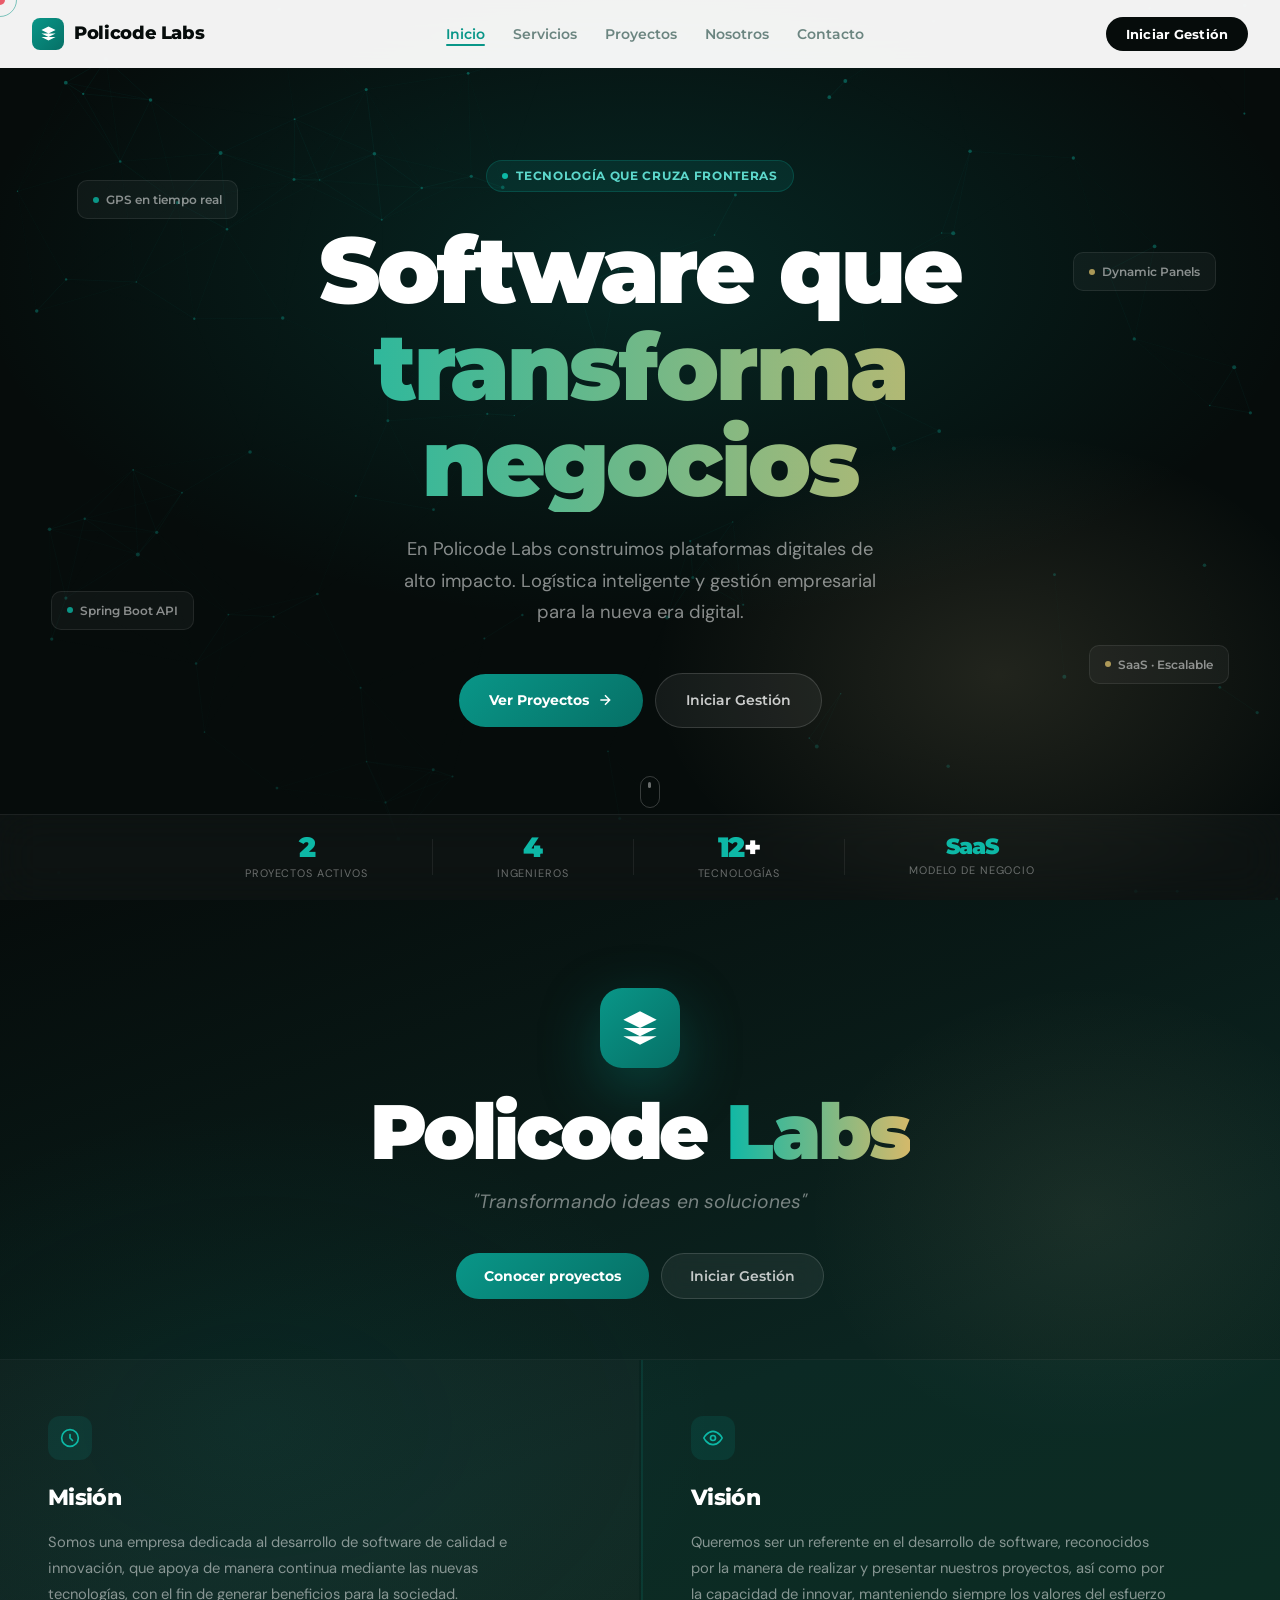
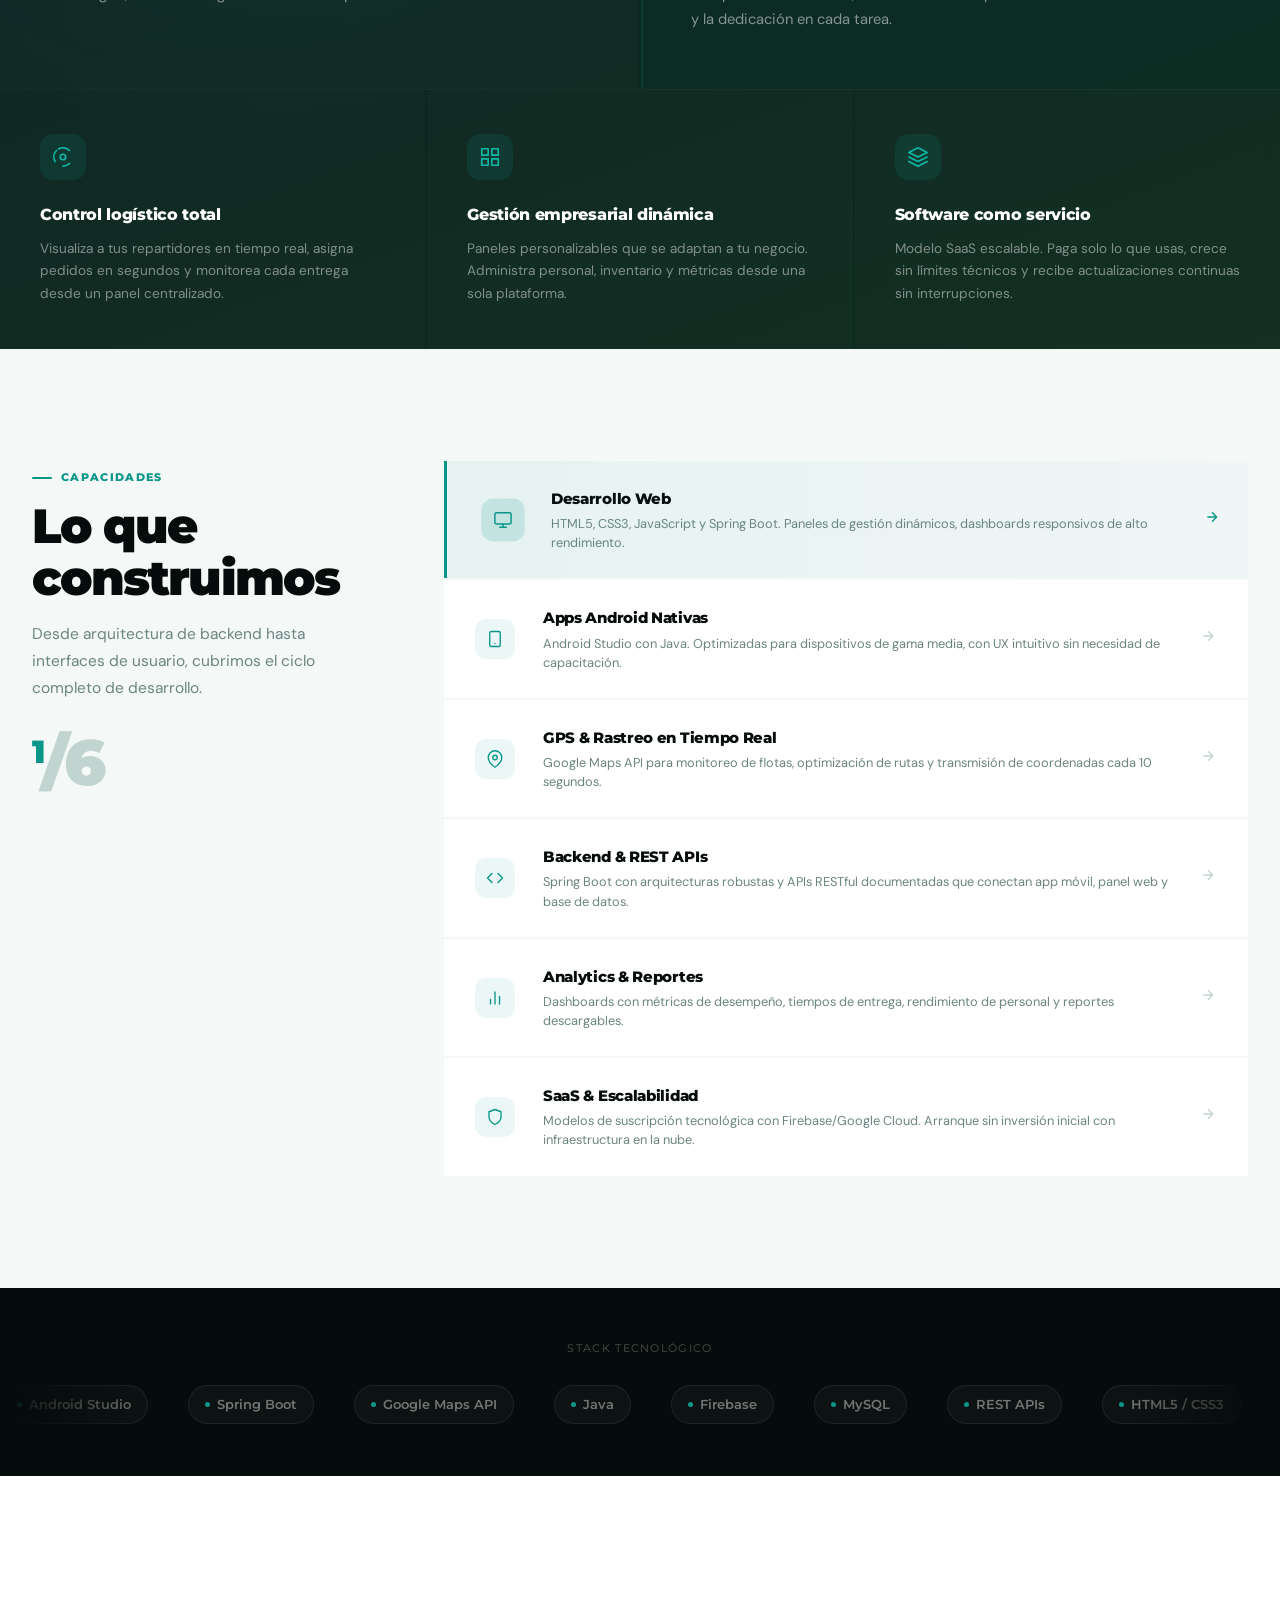
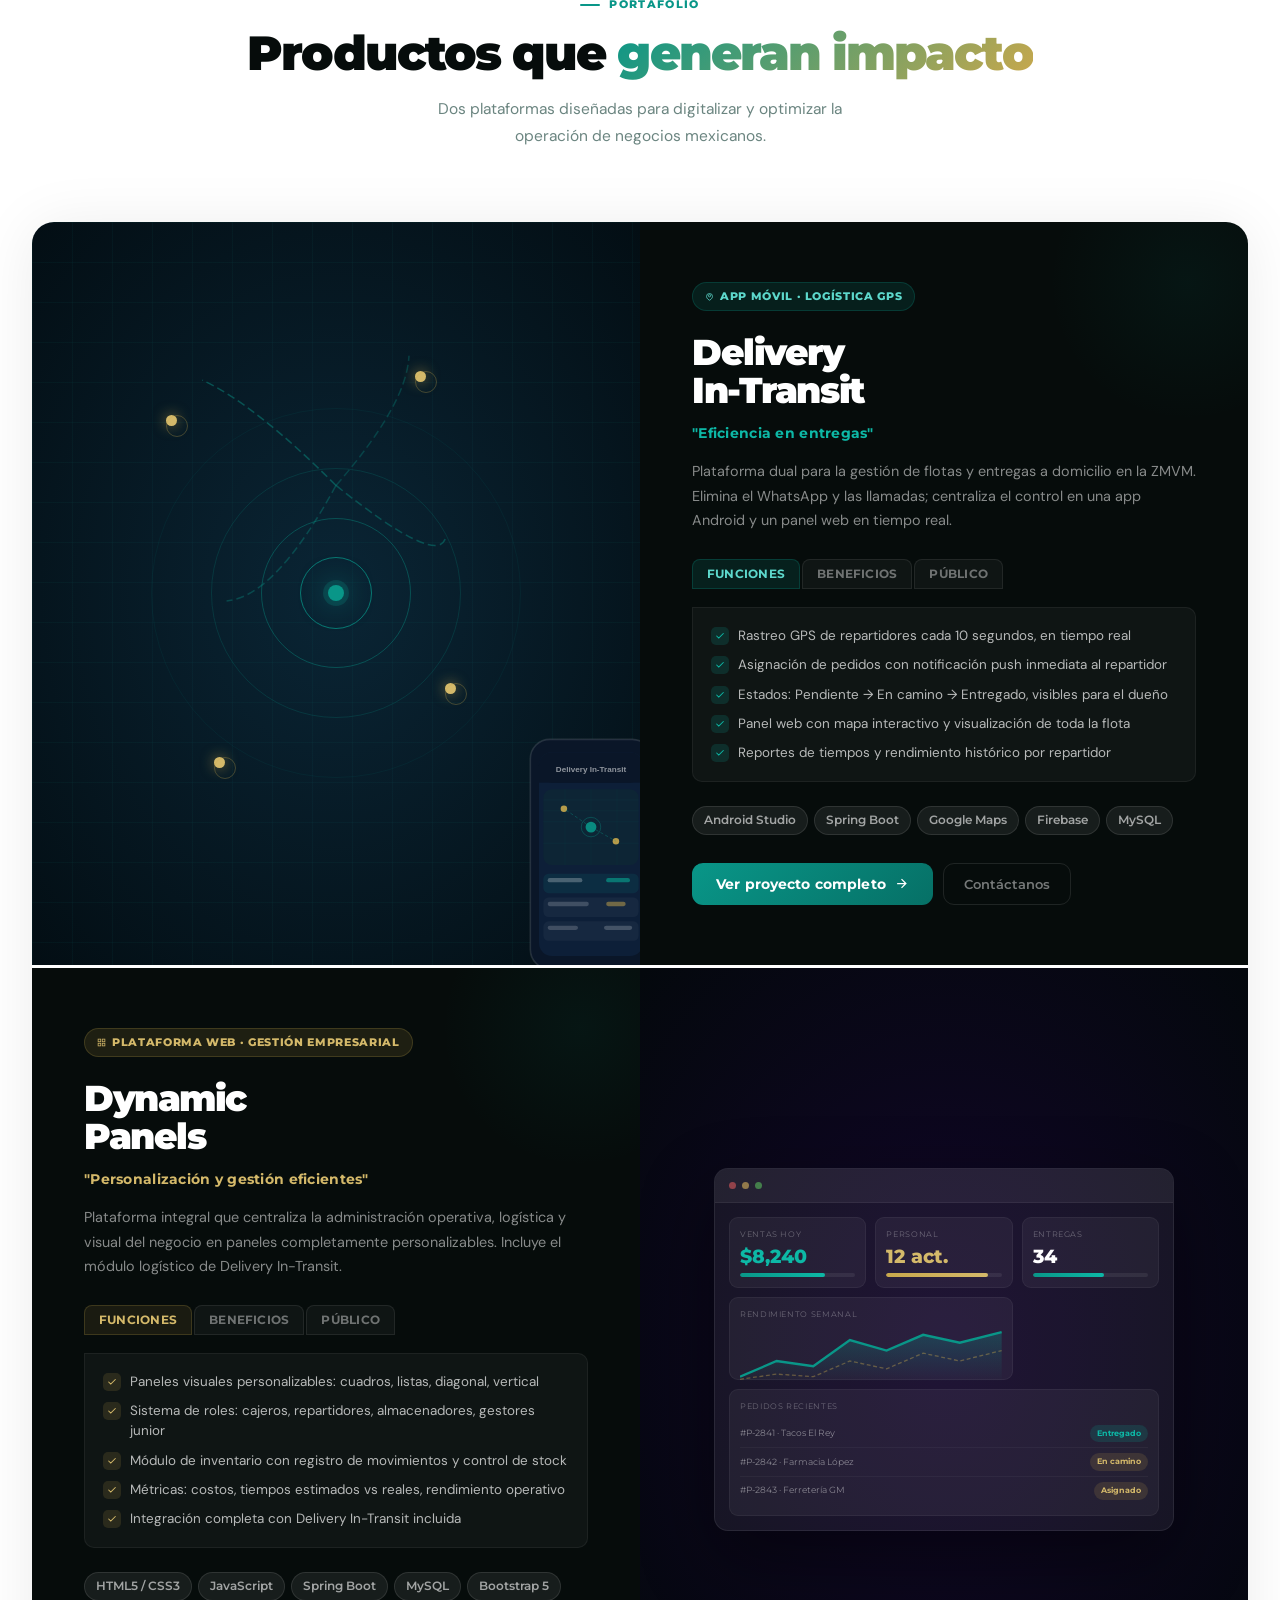
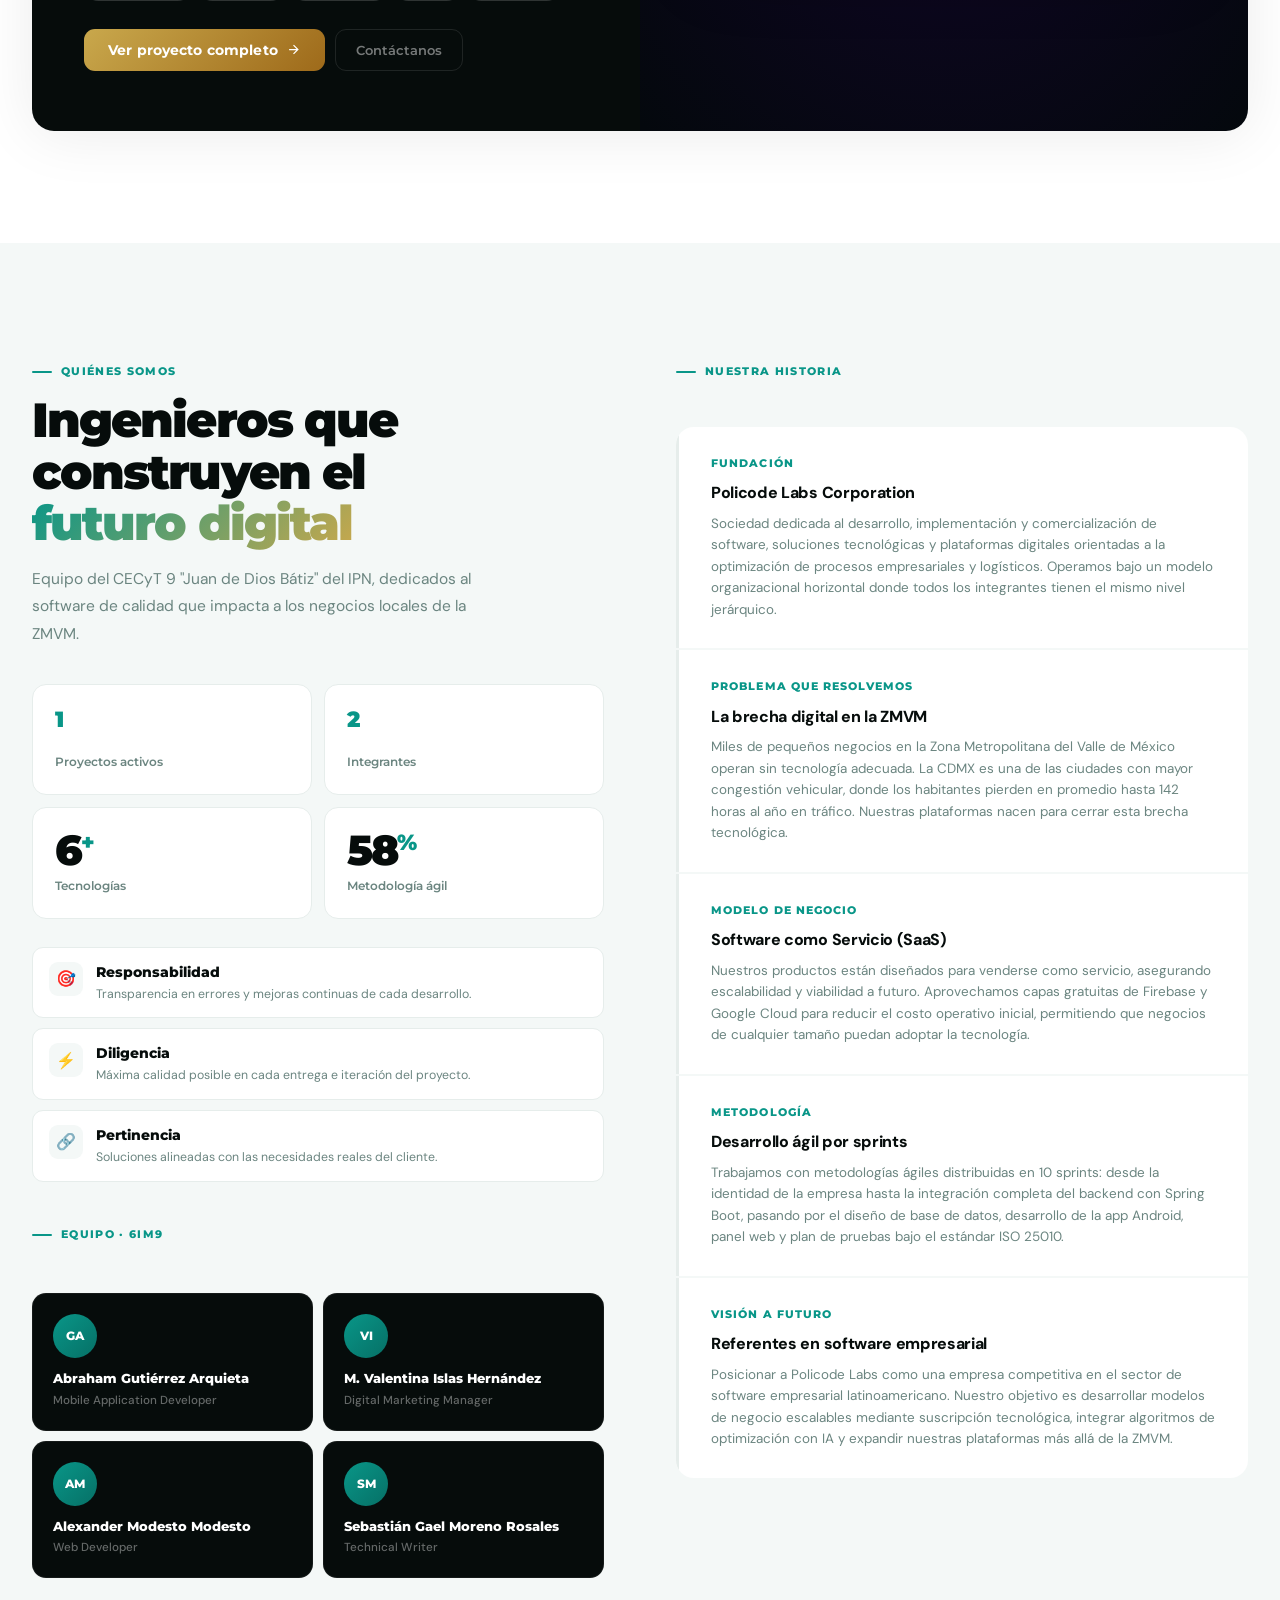
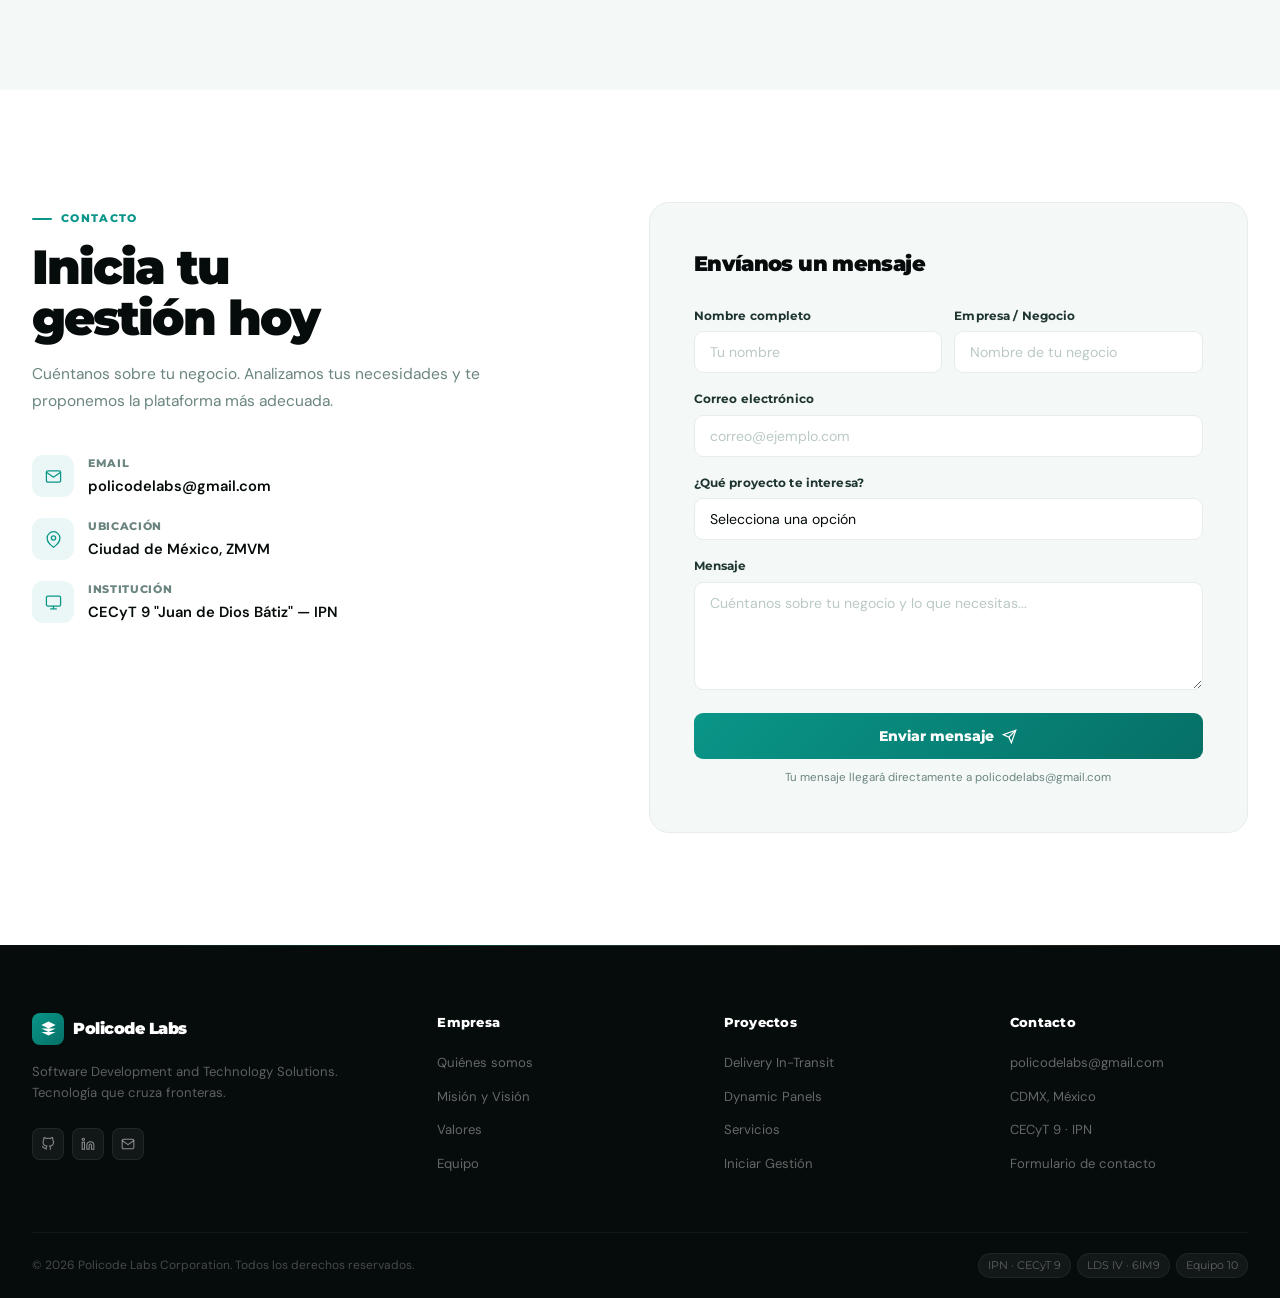
==== commit 3c803b4e: "Nueva página web." ====
--- a/index.html
+++ b/index.html
@@ -1,390 +1,788 @@
 <!DOCTYPE html>
 <html lang="es">
 <head>
-  <meta charset="UTF-8">
-  <meta name="viewport" content="width=device-width, initial-scale=1.0">
-  <meta name="description" content="Policode Labs: desarrollo de software con calidad e innovación. Conoce nuestros valores, objetivos y portafolio de proyectos tecnológicos.">
-  <title>Policode Labs</title>
-  <link rel="icon" type="image/png" href="IMG/PolicodeLabsLogo.png">
-  <link href="https://fonts.googleapis.com/css2?family=Montserrat:wght@700&display=swap" rel="stylesheet">
-  <link href="https://cdn.jsdelivr.net/npm/bootstrap@5.3.3/dist/css/bootstrap.min.css" rel="stylesheet">
-  <link rel="stylesheet" href="style.css">
+<meta charset="UTF-8">
+<meta name="viewport" content="width=device-width, initial-scale=1.0">
+<title>Policode Labs — Tecnología que cruza fronteras</title>
+<link rel="preconnect" href="https://fonts.googleapis.com">
+<link rel="preconnect" href="https://fonts.gstatic.com" crossorigin>
+<link href="https://fonts.googleapis.com/css2?family=Montserrat:wght@400;500;600;700;800;900&family=DM+Sans:ital,opsz,wght@0,9..40,300;0,9..40,400;0,9..40,500;0,9..40,600&display=swap" rel="stylesheet">
+<link rel="stylesheet" href="style.css">
 </head>
 <body>
-  <!-- Navbar -->
-  <nav class="navbar navbar-expand-lg navbar-dark fixed-top" aria-label="Menú principal" role="navigation">
-    <div class="container">
-      <a class="navbar-brand d-flex align-items-center gap-2" href="#">
-        <img src="IMG/PolicodeLabsLogo.png" alt="Policode Labs Logo" style="height: 40px; width: auto;">
-        <span class="fw-bold">Policode Labs</span>
+<!-- progress bar -->
+<div id="progress-bar"></div>
+<!-- cursor -->
+<div class="c-dot" id="cdot"></div>
+<div class="c-ring" id="cring"></div>
+
+<!-- mobile menu -->
+<div class="mob-nav" id="mobNav">
+  <a href="#inicio">Inicio</a>
+  <a href="#propuesta">Propuesta</a>
+  <a href="#servicios">Servicios</a>
+  <a href="#proyectos">Proyectos</a>
+  <a href="#nosotros">Nosotros</a>
+  <a href="#contacto">Contacto</a>
+</div>
+
+<!-- NAVBAR -->
+<nav id="navbar">
+  <div class="nav-inner">
+    <a href="#inicio" class="nav-logo">
+      <div class="nav-logo-mark">
+        <svg viewBox="0 0 24 24"><path d="M12 2L2 7l10 5 10-5-10-5zM2 17l10 5 10-5M2 12l10 5 10-5"/></svg>
+      </div>
+      Policode Labs
+    </a>
+    <ul class="nav-links">
+      <li><a href="#inicio" class="active">Inicio</a></li>
+      <li><a href="#servicios">Servicios</a></li>
+      <li><a href="#proyectos">Proyectos</a></li>
+      <li><a href="#nosotros">Nosotros</a></li>
+      <li><a href="#contacto">Contacto</a></li>
+    </ul>
+    <button class="nav-btn" onclick="goTo('#contacto')">Iniciar Gestión</button>
+    <button class="hamburger" id="ham">
+      <span></span><span></span><span></span>
+    </button>
+  </div>
+</nav>
+
+<!-- ====================================================
+     HERO
+==================================================== -->
+<section id="inicio">
+  <canvas id="meshCanvas"></canvas>
+  <div class="hero-glow"></div>
+
+  <!-- floating pills -->
+  <div class="hf hf-1"><div class="hpill"><div class="hpill-dot"></div>GPS en tiempo real</div></div>
+  <div class="hf hf-2"><div class="hpill"><div class="hpill-dot" style="background:var(--gold-s)"></div>Dynamic Panels</div></div>
+  <div class="hf hf-3"><div class="hpill"><div class="hpill-dot"></div>Spring Boot API</div></div>
+  <div class="hf hf-4"><div class="hpill"><div class="hpill-dot" style="background:var(--gold-s)"></div>SaaS · Escalable</div></div>
+
+  <div class="hero-content">
+    <div class="hero-badge"><div class="badge-dot"></div>Tecnología que cruza fronteras</div>
+    <h1 class="hero-h1">
+      Software que
+      <span class="hl">transforma negocios</span>
+    </h1>
+    <p class="hero-p">En Policode Labs construimos plataformas digitales de alto impacto. Logística inteligente y gestión empresarial para la nueva era digital.</p>
+    <div class="hero-btns">
+      <a href="#proyectos" class="btn-primary">
+        Ver Proyectos
+        <svg viewBox="0 0 24 24"><path d="M5 12h14M12 5l7 7-7 7"/></svg>
       </a>
-      <button class="navbar-toggler" type="button" data-bs-toggle="collapse" data-bs-target="#menu" aria-controls="menu" aria-expanded="false" aria-label="Abrir menú">
-        <span class="navbar-toggler-icon"></span>
-      </button>
-      <div class="collapse navbar-collapse" id="menu">
-        <ul class="navbar-nav ms-auto">
-          <li class="nav-item"><a class="nav-link" href="#conocenos"><b>Conócenos</b></a></li>
-          <li class="nav-item"><a class="nav-link" href="#valores"><b>Valores</b></a></li>
-          <li class="nav-item"><a class="nav-link" href="#objetivos"><b>Objetivos</b></a></li>
-          <li class="nav-item"><a class="nav-link" href="#portafolio"><b>Portafolio</b></a></li>
-          <li class="nav-item"><a class="nav-link" href="#contacto"><b>Contacto</b></a></li>
-        </ul>
-      </div>
-    </div>
-  </nav>
-
-  <main>
-    <!-- Hero -->
-    <header class="hero bg-light position-relative d-flex flex-column align-items-center justify-content-center" aria-labelledby="hero-title">
-      <div class="hero-img-container mb-4">
-        <img src="IMG/PolicodeLabsHero.png" alt="Hero Policode Labs" class="hero-img">
-      </div>
-      <div class="hero-content position-relative text-center">
-        <p>Somos Policode Labs, desarrollo de software con calidad e innovación.</p>
-        <a href="#contacto" class="btn btn-primary" aria-label="Contacto, ir a sección Contacto">Contacto</a>
-      </div>
-    </header>
-
-    <!-- Sección Conócenos -->
-    <section id="conocenos" aria-labelledby="conocenos-titulo">
-      <div class="container conocenos-section">
-        <h2 class="conocenos-titulo">Conócenos</h2>
-        <div class="row justify-content-center">
-          <div class="col-md-5 conocenos-box conocenos-vision mx-md-3">
-            <h2>Visión</h2>
-            <p>Queremos ser un referente en el desarrollo de software, reconocidos por la manera de realizar y presentar nuestros proyectos, así como por la capacidad de innovar, manteniendo siempre los valores del esfuerzo y la dedicación en cada tarea.</p>
-          </div>
-          <div class="col-md-5 conocenos-box conocenos-mision mx-md-3">
-            <h2>Misión</h2>
-            <p>Somos una empresa dedicada al desarrollo de software de calidad e innovación, que apoya de manera continua mediante las nuevas tecnologías, con el fin de generar beneficios para la sociedad.</p>
-          </div>
-        </div>
-      </div>
-    </section>
-
-    <!-- Valores -->
-    <section id="valores" class="bg-light" aria-labelledby="valores-titulo">
-      <div class="container">
-        <h2>Valores</h2>
-        <div class="row g-4">
-          <div class="col-md-4">
-            <div class="card shadow h-100 p-3"> <div class="card-body text-center">
-                <h5 class="text-success">Responsabilidad</h5> <p>Asumir con transparencia los errores y mejoras de nuestros desarrollos.</p>
+      <a href="#contacto" class="btn-ghost">Iniciar Gestión</a>
+    </div>
+  </div>
+
+  <div class="hero-stats">
+    <div class="stats-inner">
+      <div class="stat-item">
+        <div class="stat-num"><span class="acc" data-count="2">0</span></div>
+        <div class="stat-lbl">Proyectos activos</div>
+      </div>
+      <div class="stat-sep"></div>
+      <div class="stat-item">
+        <div class="stat-num"><span class="acc" data-count="4">0</span></div>
+        <div class="stat-lbl">Ingenieros</div>
+      </div>
+      <div class="stat-sep"></div>
+      <div class="stat-item">
+        <div class="stat-num"><span class="acc" data-count="12">0</span>+</div>
+        <div class="stat-lbl">Tecnologías</div>
+      </div>
+      <div class="stat-sep"></div>
+      <div class="stat-item">
+        <div class="stat-num" style="font-size:1.4rem;color:var(--teal-l)">SaaS</div>
+        <div class="stat-lbl">Modelo de negocio</div>
+      </div>
+    </div>
+  </div>
+
+  <div class="scroll-hint">
+    <div class="s-mouse"><div class="s-wheel"></div></div>
+  </div>
+</section>
+
+<!-- ====================================================
+     PROPUESTA / IDENTITY — estilo hero de propuesta
+==================================================== -->
+<section id="propuesta">
+  <!-- Big centered brand -->
+  <div class="prop-brand sr">
+    <div class="prop-logo-mark">
+      <svg viewBox="0 0 24 24"><path d="M12 2L2 7l10 5 10-5-10-5zM2 17l10 5 10-5M2 12l10 5 10-5"/></svg>
+    </div>
+    <h2 class="prop-company-name">Policode <span>Labs</span></h2>
+    <p class="prop-slogan">"Transformando ideas en soluciones"</p>
+    <div class="prop-cta-row">
+      <button class="btn-prop-p" onclick="goTo('#proyectos')">Conocer proyectos</button>
+      <button class="btn-prop-g" onclick="goTo('#contacto')">Iniciar Gestión</button>
+    </div>
+  </div>
+
+  <!-- Mission / Vision -->
+  <div class="prop-mv">
+    <div class="prop-mv-card sr sr-l d1">
+      <div class="mv-icon">
+        <svg viewBox="0 0 24 24"><circle cx="12" cy="12" r="10"/><path d="M12 8v4l3 3"/></svg>
+      </div>
+      <h3>Misión</h3>
+      <p>Somos una empresa dedicada al desarrollo de software de calidad e innovación, que apoya de manera continua mediante las nuevas tecnologías, con el fin de generar beneficios para la sociedad.</p>
+    </div>
+    <div class="prop-mv-card sr sr-r d2">
+      <div class="mv-icon">
+        <svg viewBox="0 0 24 24"><path d="M1 12s4-8 11-8 11 8 11 8-4 8-11 8-11-8-11-8z"/><circle cx="12" cy="12" r="3"/></svg>
+      </div>
+      <h3>Visión</h3>
+      <p>Queremos ser un referente en el desarrollo de software, reconocidos por la manera de realizar y presentar nuestros proyectos, así como por la capacidad de innovar, manteniendo siempre los valores del esfuerzo y la dedicación en cada tarea.</p>
+    </div>
+  </div>
+
+  <!-- 3 pillars -->
+  <div class="prop-pillars">
+    <div class="pillar sr d1">
+      <div class="pillar-icon"><svg viewBox="0 0 24 24"><circle cx="12" cy="12" r="3"/><path d="M19.07 4.93A10 10 0 0 0 6.99 3.34M4.93 4.93A10 10 0 0 0 3.34 17M12 22a10 10 0 0 0 7.07-2.93"/></svg></div>
+      <h4>Control logístico total</h4>
+      <p>Visualiza a tus repartidores en tiempo real, asigna pedidos en segundos y monitorea cada entrega desde un panel centralizado.</p>
+    </div>
+    <div class="pillar sr d2">
+      <div class="pillar-icon"><svg viewBox="0 0 24 24"><rect x="3" y="3" width="7" height="7"/><rect x="14" y="3" width="7" height="7"/><rect x="3" y="14" width="7" height="7"/><rect x="14" y="14" width="7" height="7"/></svg></div>
+      <h4>Gestión empresarial dinámica</h4>
+      <p>Paneles personalizables que se adaptan a tu negocio. Administra personal, inventario y métricas desde una sola plataforma.</p>
+    </div>
+    <div class="pillar sr d3">
+      <div class="pillar-icon"><svg viewBox="0 0 24 24"><path d="M12 2L2 7l10 5 10-5-10-5zM2 17l10 5 10-5M2 12l10 5 10-5"/></svg></div>
+      <h4>Software como servicio</h4>
+      <p>Modelo SaaS escalable. Paga solo lo que usas, crece sin límites técnicos y recibe actualizaciones continuas sin interrupciones.</p>
+    </div>
+  </div>
+</section>
+
+<!-- ====================================================
+     SERVICES
+==================================================== -->
+<section id="servicios" class="sec">
+  <div class="container">
+    <div class="svc-layout">
+      <div class="svc-sticky sr sr-l">
+        <div class="eyebrow">Capacidades</div>
+        <h2 class="s-title">Lo que<br>construimos</h2>
+        <p class="s-desc">Desde arquitectura de backend hasta interfaces de usuario, cubrimos el ciclo completo de desarrollo.</p>
+        <div class="svc-counter" id="svc-counter"><span class="acc">1</span>/6</div>
+      </div>
+      <div class="svc-rows sr sr-r d2">
+        <div class="sv active" data-n="1">
+          <div class="sv-ic"><svg viewBox="0 0 24 24"><rect x="2" y="3" width="20" height="14" rx="2"/><path d="M8 21h8M12 17v4"/></svg></div>
+          <div class="sv-tx"><h4>Desarrollo Web</h4><p>HTML5, CSS3, JavaScript y Spring Boot. Paneles de gestión dinámicos, dashboards responsivos de alto rendimiento.</p></div>
+          <div class="sv-arr"><svg viewBox="0 0 24 24"><path d="M5 12h14M12 5l7 7-7 7"/></svg></div>
+        </div>
+        <div class="sv" data-n="2">
+          <div class="sv-ic"><svg viewBox="0 0 24 24"><rect x="5" y="2" width="14" height="20" rx="2"/><path d="M12 18h.01"/></svg></div>
+          <div class="sv-tx"><h4>Apps Android Nativas</h4><p>Android Studio con Java. Optimizadas para dispositivos de gama media, con UX intuitivo sin necesidad de capacitación.</p></div>
+          <div class="sv-arr"><svg viewBox="0 0 24 24"><path d="M5 12h14M12 5l7 7-7 7"/></svg></div>
+        </div>
+        <div class="sv" data-n="3">
+          <div class="sv-ic"><svg viewBox="0 0 24 24"><path d="M21 10c0 7-9 13-9 13s-9-6-9-13a9 9 0 0 1 18 0z"/><circle cx="12" cy="10" r="3"/></svg></div>
+          <div class="sv-tx"><h4>GPS &amp; Rastreo en Tiempo Real</h4><p>Google Maps API para monitoreo de flotas, optimización de rutas y transmisión de coordenadas cada 10 segundos.</p></div>
+          <div class="sv-arr"><svg viewBox="0 0 24 24"><path d="M5 12h14M12 5l7 7-7 7"/></svg></div>
+        </div>
+        <div class="sv" data-n="4">
+          <div class="sv-ic"><svg viewBox="0 0 24 24"><polyline points="16 18 22 12 16 6"/><polyline points="8 6 2 12 8 18"/></svg></div>
+          <div class="sv-tx"><h4>Backend &amp; REST APIs</h4><p>Spring Boot con arquitecturas robustas y APIs RESTful documentadas que conectan app móvil, panel web y base de datos.</p></div>
+          <div class="sv-arr"><svg viewBox="0 0 24 24"><path d="M5 12h14M12 5l7 7-7 7"/></svg></div>
+        </div>
+        <div class="sv" data-n="5">
+          <div class="sv-ic"><svg viewBox="0 0 24 24"><path d="M18 20V10M12 20V4M6 20v-6"/></svg></div>
+          <div class="sv-tx"><h4>Analytics &amp; Reportes</h4><p>Dashboards con métricas de desempeño, tiempos de entrega, rendimiento de personal y reportes descargables.</p></div>
+          <div class="sv-arr"><svg viewBox="0 0 24 24"><path d="M5 12h14M12 5l7 7-7 7"/></svg></div>
+        </div>
+        <div class="sv" data-n="6">
+          <div class="sv-ic"><svg viewBox="0 0 24 24"><path d="M12 22s8-4 8-10V5l-8-3-8 3v7c0 6 8 10 8 10z"/></svg></div>
+          <div class="sv-tx"><h4>SaaS &amp; Escalabilidad</h4><p>Modelos de suscripción tecnológica con Firebase/Google Cloud. Arranque sin inversión inicial con infraestructura en la nube.</p></div>
+          <div class="sv-arr"><svg viewBox="0 0 24 24"><path d="M5 12h14M12 5l7 7-7 7"/></svg></div>
+        </div>
+      </div>
+    </div>
+  </div>
+</section>
+
+<!-- TECH STRIP -->
+<div class="tech-strip">
+  <p class="tech-label">Stack tecnológico</p>
+  <div class="mq-wrap">
+    <div class="mq">
+      <span class="tech-chip"><span class="tech-chip-dot"></span>Android Studio</span>
+      <span class="tech-chip"><span class="tech-chip-dot"></span>Spring Boot</span>
+      <span class="tech-chip"><span class="tech-chip-dot"></span>Google Maps API</span>
+      <span class="tech-chip"><span class="tech-chip-dot"></span>Java</span>
+      <span class="tech-chip"><span class="tech-chip-dot"></span>Firebase</span>
+      <span class="tech-chip"><span class="tech-chip-dot"></span>MySQL</span>
+      <span class="tech-chip"><span class="tech-chip-dot"></span>REST APIs</span>
+      <span class="tech-chip"><span class="tech-chip-dot"></span>HTML5 / CSS3</span>
+      <span class="tech-chip"><span class="tech-chip-dot"></span>JavaScript</span>
+      <span class="tech-chip"><span class="tech-chip-dot"></span>Git / GitHub</span>
+      <span class="tech-chip"><span class="tech-chip-dot"></span>Bootstrap 5</span>
+      <span class="tech-chip"><span class="tech-chip-dot"></span>Retrofit</span>
+      <!-- duplicate for loop -->
+      <span class="tech-chip"><span class="tech-chip-dot"></span>Android Studio</span>
+      <span class="tech-chip"><span class="tech-chip-dot"></span>Spring Boot</span>
+      <span class="tech-chip"><span class="tech-chip-dot"></span>Google Maps API</span>
+      <span class="tech-chip"><span class="tech-chip-dot"></span>Java</span>
+      <span class="tech-chip"><span class="tech-chip-dot"></span>Firebase</span>
+      <span class="tech-chip"><span class="tech-chip-dot"></span>MySQL</span>
+      <span class="tech-chip"><span class="tech-chip-dot"></span>REST APIs</span>
+      <span class="tech-chip"><span class="tech-chip-dot"></span>HTML5 / CSS3</span>
+      <span class="tech-chip"><span class="tech-chip-dot"></span>JavaScript</span>
+      <span class="tech-chip"><span class="tech-chip-dot"></span>Git / GitHub</span>
+      <span class="tech-chip"><span class="tech-chip-dot"></span>Bootstrap 5</span>
+      <span class="tech-chip"><span class="tech-chip-dot"></span>Retrofit</span>
+    </div>
+  </div>
+</div>
+
+<!-- ====================================================
+     PROJECTS
+==================================================== -->
+<section id="proyectos" class="sec">
+  <div class="container">
+    <div class="proj-head sr">
+      <div class="eyebrow">Portafolio</div>
+      <h2 class="s-title">Productos que <span class="grad">generan impacto</span></h2>
+      <p class="s-desc">Dos plataformas diseñadas para digitalizar y optimizar la operación de negocios mexicanos.</p>
+    </div>
+  </div>
+
+  <div class="container">
+    <div class="proj-stack-wrap">
+
+      <!-- ======= DELIVERY IN-TRANSIT ======= -->
+      <div class="pj sr-sc d1" id="pj-dit">
+        <div class="pj-vis">
+          <div class="pj-vis-bg bg-dit"></div>
+          <div class="pj-vis-bg" style="position:absolute;inset:0">
+            <div class="dit-art">
+              <div class="dit-grid"></div>
+              <svg class="dit-routes" viewBox="0 0 600 520" xmlns="http://www.w3.org/2000/svg">
+                <path class="rt" d="M300 260 Q220 180 168 156" stroke="rgba(9,150,136,.45)" stroke-width="1.5" fill="none"/>
+                <path class="rt" d="M300 260 Q400 340 408 312" stroke="rgba(9,150,136,.4)" stroke-width="1.5" fill="none" style="animation-delay:.5s"/>
+                <path class="rt" d="M300 260 Q240 370 192 374" stroke="rgba(9,150,136,.35)" stroke-width="1.5" fill="none" style="animation-delay:1s"/>
+                <path class="rt" d="M300 260 Q370 180 372 132" stroke="rgba(9,150,136,.3)" stroke-width="1.5" fill="none" style="animation-delay:1.5s"/>
+              </svg>
+              <div class="dit-rings-wrap">
+                <div class="ring r1"></div><div class="ring r2"></div>
+                <div class="ring r3"></div><div class="ring r4"></div>
               </div>
-            </div>
-          </div>
-          <div class="col-md-4">
-            <div class="card shadow h-100 p-3"> <div class="card-body text-center">
-                <h5 class="text-success">Diligencia</h5> <p>Ser meticulosos en cada proyecto para entregar siempre la máxima calidad posible.</p>
-              </div>
-            </div>
-          </div>
-          <div class="col-md-4">
-            <div class="card shadow h-100 p-3"> <div class="card-body text-center">
-                <h5 class="text-success">Pertinencia</h5> <p>Alinear nuestras soluciones con las necesidades reales de clientes y usuarios.</p>
-              </div>
-            </div>
-          </div>
-        </div>
-      </div>
-    </section>
-
-    <!-- Objetivos -->
-    <section id="objetivos" aria-labelledby="objetivos-titulo">
-      <div class="container text-center">
-        <h2>Objetivos</h2>
-        <div class="row g-4 justify-content-center">
-          <div class="col-md-4">
-            <div class="card shadow h-100 p-3"> <div class="card-body">
-                <h5 class="card-title text-success">Innovación constante</h5> <p class="card-text">Lograr el éxito de la empresa mediante la innovación constante.</p>
-              </div>
-            </div>
-          </div>
-          <div class="col-md-4">
-            <div class="card shadow h-100 p-3"> <div class="card-body">
-                <h5 class="card-title text-success">Software de calidad</h5> <p class="card-text">Cumplir con la misión entregando software de calidad que beneficie a la sociedad.</p>
-              </div>
-            </div>
-          </div>
-          <div class="col-md-4">
-            <div class="card shadow h-100 p-3"> <div class="card-body">
-                <h5 class="card-title text-success">Ser referente</h5> <p class="card-text">Alcanzar la visión siendo un referente en el desarrollo de software reconocido por innovación y valores.</p>
-              </div>
-            </div>
-          </div>
-        </div>
-      </div>
-    </section>
-
-    <!-- Portafolio de Proyectos -->
-    <section id="portafolio" class="bg-light" aria-labelledby="portafolio-titulo">
-      <div class="container">
-        <h2>Portafolio de Proyectos</h2>
-        <div class="row g-5 mb-5 align-items-center">
-          <!-- QuickFleet -->
-          <div class="col-12">
-            <div class="row g-0 quickfleet-proyecto align-items-center">
-              <!-- Imagen -->
-              <div class="col-lg-5 mb-4 mb-lg-0 d-flex justify-content-center align-items-center">
-                <div class="proyecto-img-block">
-                  <img src="IMG/quickfleet.png" alt="QuickFleet" class="img-fluid rounded shadow">
+              <div class="dit-center-dot"></div>
+              <div class="dit-node n1"></div><div class="dit-node n2"></div>
+              <div class="dit-node n3"></div><div class="dit-node n4"></div>
+              <!-- Phone SVG mockup -->
+              <svg class="dit-phone" viewBox="0 0 120 220" xmlns="http://www.w3.org/2000/svg">
+                <rect x="4" y="4" width="112" height="212" rx="18" fill="#0a1628" stroke="rgba(255,255,255,.12)" stroke-width="1.5"/>
+                <rect x="12" y="16" width="96" height="188" rx="12" fill="#0d1f38"/>
+                <rect x="12" y="16" width="96" height="28" rx="12" fill="#0a1628"/>
+                <rect x="12" y="32" width="96" height="12" fill="#0a1628"/>
+                <text x="60" y="34" fill="rgba(255,255,255,.55)" font-size="7.5" text-anchor="middle" font-family="sans-serif" font-weight="700">Delivery In-Transit</text>
+                <rect x="16" y="50" width="88" height="70" rx="8" fill="#0d2535"/>
+                <line x1="16" y1="60" x2="104" y2="60" stroke="rgba(9,150,136,.1)" stroke-width=".5"/>
+                <line x1="16" y1="70" x2="104" y2="70" stroke="rgba(9,150,136,.1)" stroke-width=".5"/>
+                <line x1="16" y1="80" x2="104" y2="80" stroke="rgba(9,150,136,.1)" stroke-width=".5"/>
+                <line x1="16" y1="100" x2="104" y2="100" stroke="rgba(9,150,136,.1)" stroke-width=".5"/>
+                <line x1="36" y1="50" x2="36" y2="120" stroke="rgba(9,150,136,.1)" stroke-width=".5"/>
+                <line x1="60" y1="50" x2="60" y2="120" stroke="rgba(9,150,136,.1)" stroke-width=".5"/>
+                <line x1="84" y1="50" x2="84" y2="120" stroke="rgba(9,150,136,.1)" stroke-width=".5"/>
+                <circle cx="60" cy="85" r="5" fill="#099688" opacity=".9"/>
+                <circle cx="60" cy="85" r="9" fill="none" stroke="#099688" stroke-width=".8" opacity=".4"/>
+                <circle cx="35" cy="68" r="3" fill="#c9a84c" opacity=".9"/>
+                <circle cx="83" cy="98" r="3" fill="#c9a84c" opacity=".9"/>
+                <line x1="60" y1="85" x2="35" y2="68" stroke="rgba(9,150,136,.4)" stroke-width=".8" stroke-dasharray="3 2"/>
+                <line x1="60" y1="85" x2="83" y2="98" stroke="rgba(9,150,136,.4)" stroke-width=".8" stroke-dasharray="3 2"/>
+                <rect x="16" y="128" width="88" height="18" rx="5" fill="rgba(9,150,136,.12)"/>
+                <rect x="20" y="132" width="32" height="4" rx="2" fill="rgba(255,255,255,.25)"/>
+                <rect x="74" y="132" width="22" height="4" rx="2" fill="rgba(9,150,136,.7)"/>
+                <rect x="16" y="150" width="88" height="18" rx="5" fill="rgba(255,255,255,.04)"/>
+                <rect x="20" y="154" width="38" height="4" rx="2" fill="rgba(255,255,255,.18)"/>
+                <rect x="74" y="154" width="18" height="4" rx="2" fill="rgba(201,168,76,.5)"/>
+                <rect x="16" y="172" width="88" height="18" rx="5" fill="rgba(255,255,255,.04)"/>
+                <rect x="20" y="176" width="28" height="4" rx="2" fill="rgba(255,255,255,.18)"/>
+                <rect x="72" y="176" width="26" height="4" rx="2" fill="rgba(255,255,255,.2)"/>
+              </svg>
+            </div>
+          </div>
+        </div>
+
+        <div class="pj-inf">
+          <div class="pj-tag tl">
+            <svg width="9" height="9" viewBox="0 0 24 24" fill="none" stroke="currentColor" stroke-width="2"><circle cx="12" cy="10" r="3"/><path d="M12 22s8-4 8-10a8 8 0 0 0-16 0c0 6 8 10 8 10z"/></svg>
+            App Móvil · Logística GPS
+          </div>
+          <h3 class="pj-name">Delivery<br>In-Transit</h3>
+          <p class="pj-tagline">"Eficiencia en entregas"</p>
+          <p class="pj-desc">Plataforma dual para la gestión de flotas y entregas a domicilio en la ZMVM. Elimina el WhatsApp y las llamadas; centraliza el control en una app Android y un panel web en tiempo real.</p>
+
+          <!-- Tabs -->
+          <div class="pj-tabs">
+            <button class="pj-tab on" onclick="switchTab('dit','funcs',this)">Funciones</button>
+            <button class="pj-tab" onclick="switchTab('dit','beneficios',this)">Beneficios</button>
+            <button class="pj-tab" onclick="switchTab('dit','publico',this)">Público</button>
+          </div>
+          <div id="dit-funcs" class="pj-panel vis">
+            <div class="feat-list">
+              <div class="feat"><div class="feat-ck"><svg viewBox="0 0 24 24"><polyline points="20 6 9 17 4 12"/></svg></div>Rastreo GPS de repartidores cada 10 segundos, en tiempo real</div>
+              <div class="feat"><div class="feat-ck"><svg viewBox="0 0 24 24"><polyline points="20 6 9 17 4 12"/></svg></div>Asignación de pedidos con notificación push inmediata al repartidor</div>
+              <div class="feat"><div class="feat-ck"><svg viewBox="0 0 24 24"><polyline points="20 6 9 17 4 12"/></svg></div>Estados: Pendiente → En camino → Entregado, visibles para el dueño</div>
+              <div class="feat"><div class="feat-ck"><svg viewBox="0 0 24 24"><polyline points="20 6 9 17 4 12"/></svg></div>Panel web con mapa interactivo y visualización de toda la flota</div>
+              <div class="feat"><div class="feat-ck"><svg viewBox="0 0 24 24"><polyline points="20 6 9 17 4 12"/></svg></div>Reportes de tiempos y rendimiento histórico por repartidor</div>
+            </div>
+          </div>
+          <div id="dit-beneficios" class="pj-panel">
+            <div class="ben-grid">
+              <div class="ben"><div class="ben-title">Optimización de rutas</div><div class="ben-desc">Reduce tiempos de entrega y consumo de combustible con asignación inteligente.</div></div>
+              <div class="ben"><div class="ben-title">Control total</div><div class="ben-desc">El dueño tiene visibilidad completa de su flota sin llamadas ni mensajes.</div></div>
+              <div class="ben"><div class="ben-title">Mayor seguridad</div><div class="ben-desc">Registro digital de cada movimiento; reduce riesgo de robo de mercancía.</div></div>
+              <div class="ben"><div class="ben-title">Escalabilidad</div><div class="ben-desc">Modelo SaaS; adaptable desde pequeños negocios hasta grandes flotas.</div></div>
+            </div>
+          </div>
+          <div id="dit-publico" class="pj-panel">
+            <div class="feat-list">
+              <div class="feat"><div class="feat-ck"><svg viewBox="0 0 24 24"><polyline points="20 6 9 17 4 12"/></svg></div>Restaurantes, farmacias y tiendas de abarrotes con reparto propio</div>
+              <div class="feat"><div class="feat-ck"><svg viewBox="0 0 24 24"><polyline points="20 6 9 17 4 12"/></svg></div>PyMEs de la ZMVM que quieran dejar de usar WhatsApp para coordinar</div>
+              <div class="feat"><div class="feat-ck"><svg viewBox="0 0 24 24"><polyline points="20 6 9 17 4 12"/></svg></div>Comercios electrónicos que requieren envíos rápidos y trazables</div>
+              <div class="feat"><div class="feat-ck"><svg viewBox="0 0 24 24"><polyline points="20 6 9 17 4 12"/></svg></div>Negocios que no desean depender de plataformas externas (altas comisiones)</div>
+            </div>
+          </div>
+
+          <div class="pj-stack">
+            <span class="stack-chip">Android Studio</span><span class="stack-chip">Spring Boot</span>
+            <span class="stack-chip">Google Maps</span><span class="stack-chip">Firebase</span><span class="stack-chip">MySQL</span>
+          </div>
+          <div class="pj-btns">
+            <button class="btn-pj-main tl" onclick="openModal('dit')">
+              Ver proyecto completo
+              <svg viewBox="0 0 24 24"><path d="M5 12h14M12 5l7 7-7 7"/></svg>
+            </button>
+            <button class="btn-pj-sec" onclick="goTo('#contacto')">Contáctanos</button>
+          </div>
+        </div>
+      </div>
+
+      <!-- ======= DYNAMIC PANELS ======= -->
+      <div class="pj flip sr-sc d2" id="pj-dp">
+        <div class="pj-vis">
+          <div class="pj-vis-bg bg-dp"></div>
+          <div class="pj-vis-bg" style="position:absolute;inset:0">
+            <div class="dp-art">
+              <div class="dp-board">
+                <div class="dp-bar-top">
+                  <div class="dp-dot" style="background:rgba(255,100,100,.5)"></div>
+                  <div class="dp-dot" style="background:rgba(255,210,100,.5)"></div>
+                  <div class="dp-dot" style="background:rgba(100,220,100,.5)"></div>
                 </div>
-              </div>
-              <!-- Texto y bloques -->
-              <div class="col-lg-7">
-                <div class="card shadow-sm mb-4">
-                  <div class="card-body">
-                    <h3 class="card-title text-primary mb-3">QuickFleet</h3>
-                    <h5 class="mb-2">Descripción General</h5>
-                    <p class="text-justify">QuickFleet es una plataforma integral de logística y transporte diseñada para empresas y particulares que requieren traslados rápidos, eficientes y confiables. El software permite coordinar flotas de vehículos, optimizar rutas y reducir costos operativos, al mismo tiempo que garantiza entregas puntuales y seguimiento en tiempo real. La meta es revolucionar el sector logístico con un modelo tecnológico que pone al usuario en el centro, ofreciendo una experiencia de agilidad y control total.</p>
-                    <div class="row g-3">
-                      <div class="col-md-6">
-                        <div class="card h-100">
-                          <div class="card-body text-center">
-                            <h6 class="card-title">Objetivos</h6>
-                            <ul class="small mb-0">
-                              <li>Gestionar flotas y servicios de transporte de forma sencilla y centralizada.</li>
-                              <li>Garantizar rapidez y eficiencia en entregas y traslados.</li>
-                              <li>Reducir costos mediante rutas optimizadas y asignación inteligente.</li>
-                              <li>Brindar experiencia confiable con seguimiento en tiempo real.</li>
-                            </ul>
-                          </div>
-                        </div>
-                      </div>
-                      <div class="col-md-6">
-                        <div class="card h-100">
-                          <div class="card-body">
-                            <h6 class="card-title">Beneficios</h6>
-                            <ul class="small mb-0">
-                              <li>Optimización de rutas y reducción de tiempos.</li>
-                              <li>Gestión centralizada de vehículos y conductores.</li>
-                              <li>Seguimiento en tiempo real.</li>
-                              <li>Escalabilidad para cualquier tamaño de flota.</li>
-                              <li>Notificaciones inteligentes.</li>
-                              <li>Mayor satisfacción del cliente final.</li>
-                            </ul>
-                          </div>
-                        </div>
-                      </div>
-                      <div class="col-md-6 mt-3">
-                        <div class="card h-100">
-                          <div class="card-body">
-                            <h6 class="card-title">Características</h6>
-                            <ul class="small mb-0">
-                              <li>Registro de empresas, vehículos y conductores.</li>
-                              <li>Asignación automática de pedidos.</li>
-                              <li>Mapas interactivos y GPS.</li>
-                              <li>Algoritmos de optimización de rutas.</li>
-                              <li>Panel administrativo con métricas.</li>
-                              <li>Integración con pagos y facturación.</li>
-                              <li>Notificaciones push.</li>
-                            </ul>
-                          </div>
-                        </div>
-                      </div>
-                      <div class="col-md-6 mt-3">
-                        <div class="card h-100">
-                          <div class="card-body">
-                            <h6 class="card-title">Público Objetivo</h6>
-                            <ul class="small mb-0">
-                              <li>Empresas de logística y distribución.</li>
-                              <li>Comercios electrónicos.</li>
-                              <li>Servicios de transporte privado.</li>
-                              <li>Pequeños negocios con entregas locales.</li>
-                            </ul>
-                          </div>
-                        </div>
-                      </div>
+                <div class="dp-body">
+                  <div class="dp-w"><div class="dp-wl">Ventas hoy</div><div class="dp-wv t">$8,240</div><div class="dp-b"><div class="dp-bf t" style="width:74%"></div></div></div>
+                  <div class="dp-w"><div class="dp-wl">Personal</div><div class="dp-wv g">12 act.</div><div class="dp-b"><div class="dp-bf g" style="width:88%"></div></div></div>
+                  <div class="dp-w"><div class="dp-wl">Entregas</div><div class="dp-wv">34</div><div class="dp-b"><div class="dp-bf t" style="width:62%"></div></div></div>
+                  <div class="dp-w w2">
+                    <div class="dp-wl">Rendimiento semanal</div>
+                    <div class="dp-chart">
+                      <svg viewBox="0 0 200 42" preserveAspectRatio="none" xmlns="http://www.w3.org/2000/svg">
+                        <defs><linearGradient id="sg" x1="0" y1="0" x2="0" y2="1"><stop offset="0%" stop-color="#099688" stop-opacity=".3"/><stop offset="100%" stop-color="#099688" stop-opacity="0"/></linearGradient></defs>
+                        <path d="M0 38 L28 26 L56 30 L84 10 L112 18 L140 6 L168 12 L200 4 L200 42 L0 42 Z" fill="url(#sg)"/>
+                        <path d="M0 38 L28 26 L56 30 L84 10 L112 18 L140 6 L168 12 L200 4" fill="none" stroke="#099688" stroke-width="1.8"/>
+                        <path d="M0 40 L28 36 L56 38 L84 26 L112 32 L140 20 L168 26 L200 18" fill="none" stroke="rgba(201,168,76,.4)" stroke-width="1" stroke-dasharray="3 2"/>
+                      </svg>
                     </div>
-                    <h5 class="mt-4 mb-2">Visión a Futuro</h5>
-                    <p class="text-justify">Ser la solución tecnológica de referencia en logística y transporte, liderando un cambio hacia sistemas de movilidad más inteligentes, sostenibles y conectados. QuickFleet aspira a convertirse en el puente entre empresas, conductores y clientes, asegurando que cada entrega llegue siempre rápido, seguro y confiable.</p>
+                  </div>
+                  <div class="dp-w w3">
+                    <div class="dp-wl">Pedidos recientes</div>
+                    <div class="dp-table">
+                      <div class="dp-tr"><span>#P-2841 · Tacos El Rey</span><span class="dp-badge ok">Entregado</span></div>
+                      <div class="dp-tr"><span>#P-2842 · Farmacia López</span><span class="dp-badge en">En camino</span></div>
+                      <div class="dp-tr"><span>#P-2843 · Ferretería GM</span><span class="dp-badge en">Asignado</span></div>
+                    </div>
                   </div>
                 </div>
               </div>
             </div>
           </div>
-          <!-- FlowShare -->
-          <div class="col-12">
-            <div class="row g-0 flowshare-proyecto align-items-center flex-lg-row-reverse">
-              <!-- Imagen derecha -->
-              <div class="col-lg-5 mb-4 mb-lg-0 d-flex justify-content-center align-items-center">
-                <div class="proyecto-img-block">
-                  <img src="IMG/flowshare.png" alt="FlowShare" class="img-fluid rounded shadow">
-                </div>
-              </div>
-              <!-- Texto y bloques izquierda -->
-              <div class="col-lg-7">
-                <div class="card shadow-sm mb-4">
-                  <div class="card-body">
-                    <h3 class="card-title text-primary mb-3">FlowShare</h3>
-                    <h5 class="mb-2">Descripción General</h5>
-                    <p class="text-justify">FlowShare es una plataforma innovadora que conecta a personas que desean ofrecer su tiempo con aquellas que lo necesitan, de acuerdo con servicios específicos como asistencia doméstica, tutorías, acompañamiento, tareas puntuales y más. La propuesta busca transformar el tiempo en un recurso intercambiable y accesible, ofreciendo a los usuarios flexibilidad y confianza al encontrar apoyo inmediato en su vida diaria.</p>
-                    <div class="row g-3">
-                      <div class="col-md-6">
-                        <div class="card h-100">
-                          <div class="card-body text-center">
-                            <h6 class="card-title">Objetivos</h6>
-                            <ul class="small mb-0">
-                              <li>Facilitar la compra y venta de tiempo de manera segura.</li>
-                              <li>Conectar usuarios con prestadores de servicios.</li>
-                              <li>Fomentar una comunidad con valor económico y social.</li>
-                              <li>Simplificar la contratación sin intermediarios.</li>
-                            </ul>
-                          </div>
-                        </div>
-                      </div>
-                      <div class="col-md-6">
-                        <div class="card h-100">
-                          <div class="card-body">
-                            <h6 class="card-title">Beneficios</h6>
-                            <ul class="small mb-0">
-                              <li>Acceso inmediato a ayuda en tareas específicas.</li>
-                              <li>Flexibilidad para contratar por horas o tareas.</li>
-                              <li>Confianza mediante perfiles verificados y reseñas.</li>
-                              <li>Oportunidad económica para monetizar tiempo libre.</li>
-                              <li>Diversidad de opciones de servicio.</li>
-                            </ul>
-                          </div>
-                        </div>
-                      </div>
-                      <div class="col-md-6 mt-3">
-                        <div class="card h-100">
-                          <div class="card-body">
-                            <h6 class="card-title">Características</h6>
-                            <ul class="small mb-0">
-                              <li>Registro de usuarios y perfiles de servicio.</li>
-                              <li>Búsqueda avanzada por categorías.</li>
-                              <li>Agenda y calendario para reservas.</li>
-                              <li>Pasarela de pagos integrada.</li>
-                              <li>Calificaciones y reseñas.</li>
-                              <li>Notificaciones en tiempo real.</li>
-                            </ul>
-                          </div>
-                        </div>
-                      </div>
-                      <div class="col-md-6 mt-3">
-                        <div class="card h-100">
-                          <div class="card-body">
-                            <h6 class="card-title">Público Objetivo</h6>
-                            <ul class="small mb-0">
-                              <li>Personas que necesiten ayuda en tareas domésticas, académicas o personales.</li>
-                              <li>Estudiantes que busquen tutorías flexibles.</li>
-                              <li>Personas que vivan solas y deseen acompañamiento.</li>
-                              <li>Individuos que deseen monetizar su tiempo libre.</li>
-                            </ul>
-                          </div>
-                        </div>
-                      </div>
-                    </div>
-                    <h5 class="mt-4 mb-2">Visión a Futuro</h5>
-                    <p class="text-justify">Convertirnos en la plataforma líder para la economía del tiempo en la región, promoviendo un modelo colaborativo donde la confianza, la utilidad y la accesibilidad sean el núcleo de las interacciones.</p>
-                  </div>
-                </div>
-              </div>
-            </div>
-          </div>
-        </div>
-      </div>
-    </section>
-
-    <!-- Contacto -->
-    <section id="contacto" aria-labelledby="contacto-titulo">
-      <div class="container">
-        <h2>Contacto</h2>
-        <div class="row justify-content-center">
-          <div class="col-md-6">
-            <form id="contactForm" action="https://formspree.io/f/mkgqnkgj" method="POST">
-              <div class="mb-3">
-                <label class="form-label">Nombre</label>
-                <input type="text" name="nombre" class="form-control" placeholder="Tu nombre" required>
-              </div>
-              <div class="mb-3">
-                <label class="form-label">Correo</label>
-                <input type="email" name="email" class="form-control" placeholder="tucorreo@ejemplo.com" required>
-              </div>
-              <div class="mb-3">
-                <label class="form-label">Mensaje</label>
-                <textarea name="message" class="form-control" rows="4" placeholder="Escribe tu mensaje" required></textarea>
-              </div>
-              <button type="submit" class="btn btn-primary w-100">Enviar</button>
-              <div id="formMessage" class="text-center mt-3 text-success" style="display:none;font-size:1.1rem;">Se ha enviado el correo</div>
-            </form>
-            <p class="text-center mt-3 text-muted" style="font-size:0.9rem;">Los datos serán enviados a policodelabs@gmail.com</p>
-          </div>
-        </div>
-      </div>
-    </section>
-  </main>
-
-  <!-- Footer -->
-  <footer role="contentinfo">
-    <div class="footer-inner">
-      <div class="footer-col contact">
-        <h4>Contáctanos</h4>
-        <p class="muted">Estamos disponibles para proyectos y consultas.</p>
-        <p><strong>Email:</strong> <a href="mailto:policodelabs@gmail.com">policodelabs@gmail.com</a></p>
-        <p><strong>Tel:</strong> <a href="tel:+521234567890">+52 1 234 567 890</a></p>
-      </div>
-  
-      <div class="footer-col address">
-        <h4>Ubicación</h4>
-        <p class="muted">Centros de Estudios Cientificos y tecnológicos #9 "Juan de Dios Batiz"
-          Mar Mediterraneo 227
-          Col. Popotla,
-          Miguel Hidalgo, C.P. 11420,
-          Ciudad de México, México.</p>
-      </div>  
-      <div class="footer-col links">
-        <h4>Enlaces de interés</h4>
+        </div>
+
+        <div class="pj-inf">
+          <div class="pj-tag gd">
+            <svg width="9" height="9" viewBox="0 0 24 24" fill="none" stroke="currentColor" stroke-width="2"><rect x="3" y="3" width="7" height="7"/><rect x="14" y="3" width="7" height="7"/><rect x="3" y="14" width="7" height="7"/><rect x="14" y="14" width="7" height="7"/></svg>
+            Plataforma Web · Gestión Empresarial
+          </div>
+          <h3 class="pj-name">Dynamic<br>Panels</h3>
+          <p class="pj-tagline gd">"Personalización y gestión eficientes"</p>
+          <p class="pj-desc">Plataforma integral que centraliza la administración operativa, logística y visual del negocio en paneles completamente personalizables. Incluye el módulo logístico de Delivery In-Transit.</p>
+
+          <div class="pj-tabs">
+            <button class="pj-tab on-g on" onclick="switchTab('dp','funcs',this,'on-g')">Funciones</button>
+            <button class="pj-tab" onclick="switchTab('dp','beneficios',this,'on-g')">Beneficios</button>
+            <button class="pj-tab" onclick="switchTab('dp','publico',this,'on-g')">Público</button>
+          </div>
+          <div id="dp-funcs" class="pj-panel vis">
+            <div class="feat-list">
+              <div class="feat"><div class="feat-ck g"><svg viewBox="0 0 24 24"><polyline points="20 6 9 17 4 12"/></svg></div>Paneles visuales personalizables: cuadros, listas, diagonal, vertical</div>
+              <div class="feat"><div class="feat-ck g"><svg viewBox="0 0 24 24"><polyline points="20 6 9 17 4 12"/></svg></div>Sistema de roles: cajeros, repartidores, almacenadores, gestores junior</div>
+              <div class="feat"><div class="feat-ck g"><svg viewBox="0 0 24 24"><polyline points="20 6 9 17 4 12"/></svg></div>Módulo de inventario con registro de movimientos y control de stock</div>
+              <div class="feat"><div class="feat-ck g"><svg viewBox="0 0 24 24"><polyline points="20 6 9 17 4 12"/></svg></div>Métricas: costos, tiempos estimados vs reales, rendimiento operativo</div>
+              <div class="feat"><div class="feat-ck g"><svg viewBox="0 0 24 24"><polyline points="20 6 9 17 4 12"/></svg></div>Integración completa con Delivery In-Transit incluida</div>
+            </div>
+          </div>
+          <div id="dp-beneficios" class="pj-panel">
+            <div class="ben-grid">
+              <div class="ben"><div class="ben-title">Administración centralizada</div><div class="ben-desc">Todo en un solo tablero: personal, inventario, logística y finanzas.</div></div>
+              <div class="ben"><div class="ben-title">Interfaz adaptable</div><div class="ben-desc">Vistas flexibles que el usuario puede reorganizar según sus preferencias.</div></div>
+              <div class="ben"><div class="ben-title">Decisiones basadas en datos</div><div class="ben-desc">Reportes analíticos descargables para identificar áreas de mejora.</div></div>
+              <div class="ben"><div class="ben-title">Reducción de tiempos muertos</div><div class="ben-desc">Automatización de procesos internos y asignación inteligente de tareas.</div></div>
+            </div>
+          </div>
+          <div id="dp-publico" class="pj-panel">
+            <div class="feat-list">
+              <div class="feat"><div class="feat-ck g"><svg viewBox="0 0 24 24"><polyline points="20 6 9 17 4 12"/></svg></div>Talleres, boutiques y clínicas locales con flujo constante de personal</div>
+              <div class="feat"><div class="feat-ck g"><svg viewBox="0 0 24 24"><polyline points="20 6 9 17 4 12"/></svg></div>Negocios de comida y delivery que requieren gestión de múltiples áreas</div>
+              <div class="feat"><div class="feat-ck g"><svg viewBox="0 0 24 24"><polyline points="20 6 9 17 4 12"/></svg></div>Empresas que quieran profesionalizar su administración sin consultorías costosas</div>
+              <div class="feat"><div class="feat-ck g"><svg viewBox="0 0 24 24"><polyline points="20 6 9 17 4 12"/></svg></div>PyMEs en crecimiento que necesitan escalar su operación interna</div>
+            </div>
+          </div>
+
+          <div class="pj-stack">
+            <span class="stack-chip">HTML5 / CSS3</span><span class="stack-chip">JavaScript</span>
+            <span class="stack-chip">Spring Boot</span><span class="stack-chip">MySQL</span><span class="stack-chip">Bootstrap 5</span>
+          </div>
+          <div class="pj-btns">
+            <button class="btn-pj-main gd" onclick="openModal('dp')">
+              Ver proyecto completo
+              <svg viewBox="0 0 24 24"><path d="M5 12h14M12 5l7 7-7 7"/></svg>
+            </button>
+            <button class="btn-pj-sec" onclick="goTo('#contacto')">Contáctanos</button>
+          </div>
+        </div>
+      </div>
+    </div>
+  </div>
+</section>
+
+<!-- ====================================================
+     MODALS
+==================================================== -->
+<!-- DIT Modal -->
+<div class="modal-bg" id="modal-dit">
+  <div class="modal-box">
+    <div class="modal-header">
+      <div class="modal-art bg-dit" style="position:relative">
+        <div style="position:absolute;inset:0;display:flex;align-items:center;justify-content:center">
+          <div style="position:relative;width:220px;height:220px;display:flex;align-items:center;justify-content:center">
+            <div class="ring r1"></div><div class="ring r2"></div><div class="ring r3"></div>
+            <div class="dit-center-dot"></div>
+            <div class="dit-node n1"></div><div class="dit-node n2"></div>
+          </div>
+        </div>
+      </div>
+      <div class="modal-head-info">
+        <button class="modal-close" onclick="closeModal('dit')">✕</button>
+        <div class="pj-tag tl" style="margin-bottom:16px">App Móvil · Logística GPS</div>
+        <h2 class="modal-title">Delivery In-Transit</h2>
+        <p class="modal-sub">Plataforma dual (app Android + panel web) para la gestión logística de pequeños negocios en la ZMVM. Modelo SaaS escalable con rastreo GPS en tiempo real.</p>
+        <div class="pj-stack" style="margin:0">
+          <span class="stack-chip">Android Studio</span><span class="stack-chip">Spring Boot</span>
+          <span class="stack-chip">Google Maps API</span><span class="stack-chip">Java</span>
+          <span class="stack-chip">Firebase</span><span class="stack-chip">MySQL</span>
+        </div>
+      </div>
+    </div>
+    <div class="modal-body">
+      <div>
+        <p class="m-section-h">Características del software</p>
+        <div class="m-feat-list">
+          <div class="m-feat"><svg viewBox="0 0 24 24"><polyline points="20 6 9 17 4 12"/></svg>Registro de negocios, vehículos y repartidores con roles diferenciados</div>
+          <div class="m-feat"><svg viewBox="0 0 24 24"><polyline points="20 6 9 17 4 12"/></svg>Asignación automática al repartidor más cercano o disponible</div>
+          <div class="m-feat"><svg viewBox="0 0 24 24"><polyline points="20 6 9 17 4 12"/></svg>Sistema de mapas interactivos con GPS en tiempo real para el dueño</div>
+          <div class="m-feat"><svg viewBox="0 0 24 24"><polyline points="20 6 9 17 4 12"/></svg>Algoritmos de optimización de rutas (vecino más cercano)</div>
+          <div class="m-feat"><svg viewBox="0 0 24 24"><polyline points="20 6 9 17 4 12"/></svg>Panel de control con métricas: costos, tiempos, rendimiento por repartidor</div>
+          <div class="m-feat"><svg viewBox="0 0 24 24"><polyline points="20 6 9 17 4 12"/></svg>Notificaciones push para clientes y repartidores</div>
+          <div class="m-feat"><svg viewBox="0 0 24 24"><polyline points="20 6 9 17 4 12"/></svg>Integración con pasarelas de pago y facturación digital (futuro)</div>
+        </div>
+      </div>
+      <div>
+        <p class="m-section-h">Visión a futuro</p>
+        <p style="color:rgba(255,255,255,.52);font-size:.87rem;line-height:1.7;margin-bottom:24px">Ser la solución tecnológica de referencia en logística y transporte, liderando un cambio hacia sistemas de movilidad más inteligentes. Delivery In-Transit aspira a convertirse en el puente entre empresas, conductores y clientes, asegurando que cada entrega llegue siempre rápido, seguro y confiable.</p>
+        <p class="m-section-h">Stack técnico</p>
+        <div class="m-tech-chips">
+          <span class="m-tech">Android Studio</span><span class="m-tech">Java</span>
+          <span class="m-tech">Spring Boot</span><span class="m-tech">REST API</span>
+          <span class="m-tech">Google Maps API</span><span class="m-tech">Firebase</span>
+          <span class="m-tech">MySQL</span><span class="m-tech">Retrofit</span>
+          <span class="m-tech">LocationService</span><span class="m-tech">Git / GitHub</span>
+        </div>
+      </div>
+    </div>
+    <div class="modal-foot">
+      <p>¿Te interesa Delivery In-Transit?</p>
+      <button class="btn-modal-cta t" onclick="closeModal('dit');goTo('#contacto')">
+        Iniciar Gestión
+        <svg viewBox="0 0 24 24"><line x1="22" y1="2" x2="11" y2="13"/><polygon points="22 2 15 22 11 13 2 9 22 2"/></svg>
+      </button>
+    </div>
+  </div>
+</div>
+
+<!-- DP Modal -->
+<div class="modal-bg" id="modal-dp">
+  <div class="modal-box">
+    <div class="modal-header">
+      <div class="modal-art bg-dp" style="position:relative">
+        <div style="position:absolute;inset:20px;background:rgba(255,255,255,.05);border-radius:12px;border:1px solid rgba(255,255,255,.07);overflow:hidden;padding:14px">
+          <div style="height:22px;background:rgba(255,255,255,.05);border-radius:6px;margin-bottom:8px;display:flex;align-items:center;gap:5px;padding:0 8px">
+            <div style="width:6px;height:6px;border-radius:50%;background:rgba(255,100,100,.5)"></div>
+            <div style="width:6px;height:6px;border-radius:50%;background:rgba(255,210,100,.5)"></div>
+            <div style="width:6px;height:6px;border-radius:50%;background:rgba(100,220,100,.5)"></div>
+          </div>
+          <div style="display:grid;grid-template-columns:1fr 1fr;gap:7px">
+            <div style="background:rgba(9,150,136,.12);border-radius:7px;padding:9px;border:1px solid rgba(9,150,136,.2)"><div style="font-size:.5rem;color:rgba(255,255,255,.35);margin-bottom:4px;text-transform:uppercase;letter-spacing:.06em">Ventas</div><div style="font-family:Montserrat,sans-serif;font-size:1rem;font-weight:800;color:#4dd4c8">$24.3k</div></div>
+            <div style="background:rgba(201,168,76,.1);border-radius:7px;padding:9px;border:1px solid rgba(201,168,76,.2)"><div style="font-size:.5rem;color:rgba(255,255,255,.35);margin-bottom:4px;text-transform:uppercase;letter-spacing:.06em">Personal</div><div style="font-family:Montserrat,sans-serif;font-size:1rem;font-weight:800;color:#d4b96a">12 act.</div></div>
+          </div>
+        </div>
+      </div>
+      <div class="modal-head-info">
+        <button class="modal-close" onclick="closeModal('dp')">✕</button>
+        <div class="pj-tag gd" style="margin-bottom:16px">Plataforma Web · Gestión</div>
+        <h2 class="modal-title">Dynamic Panels</h2>
+        <p class="modal-sub">Plataforma web con paneles completamente personalizables para la gestión integral de PyMEs. Centraliza administración, logística y métricas en una sola interfaz dinámica.</p>
+        <div class="pj-stack" style="margin:0">
+          <span class="stack-chip">HTML5/CSS3</span><span class="stack-chip">JavaScript</span>
+          <span class="stack-chip">Spring Boot</span><span class="stack-chip">MySQL</span>
+          <span class="stack-chip">Bootstrap 5</span><span class="stack-chip">Git</span>
+        </div>
+      </div>
+    </div>
+    <div class="modal-body">
+      <div>
+        <p class="m-section-h">Características del software</p>
+        <div class="m-feat-list">
+          <div class="m-feat"><svg viewBox="0 0 24 24" stroke="#d4b96a"><polyline points="20 6 9 17 4 12"/></svg>Registro y gestión de usuarios: administradores y empleados con roles propios</div>
+          <div class="m-feat"><svg viewBox="0 0 24 24" stroke="#d4b96a"><polyline points="20 6 9 17 4 12"/></svg>Paneles visuales: cuadros, diagonales, listas y rectángulos horizontales</div>
+          <div class="m-feat"><svg viewBox="0 0 24 24" stroke="#d4b96a"><polyline points="20 6 9 17 4 12"/></svg>Asignación automática de pedidos al vehículo más cercano disponible</div>
+          <div class="m-feat"><svg viewBox="0 0 24 24" stroke="#d4b96a"><polyline points="20 6 9 17 4 12"/></svg>Sistema de mapas interactivos con monitoreo GPS en tiempo real</div>
+          <div class="m-feat"><svg viewBox="0 0 24 24" stroke="#d4b96a"><polyline points="20 6 9 17 4 12"/></svg>Panel con métricas clave: costos, tiempos estimados vs reales, rendimiento</div>
+          <div class="m-feat"><svg viewBox="0 0 24 24" stroke="#d4b96a"><polyline points="20 6 9 17 4 12"/></svg>Generación de reportes analíticos y modelo de suscripción escalable</div>
+        </div>
+      </div>
+      <div>
+        <p class="m-section-h">Visión a futuro</p>
+        <p style="color:rgba(255,255,255,.52);font-size:.87rem;line-height:1.7;margin-bottom:24px">Convertirse en el tablero de control predilecto para las PyMEs mexicanas, siendo reconocidos por adaptabilidad y modernidad. Dynamic Panels aspira a democratizar el acceso a la gestión empresarial de alto nivel para cualquier tipo de negocio, sin importar su tamaño.</p>
+        <p class="m-section-h">Stack técnico</p>
+        <div class="m-tech-chips">
+          <span class="m-tech">HTML5</span><span class="m-tech">CSS3</span>
+          <span class="m-tech">JavaScript</span><span class="m-tech">Bootstrap 5</span>
+          <span class="m-tech">Spring Boot</span><span class="m-tech">Java</span>
+          <span class="m-tech">MySQL</span><span class="m-tech">REST API</span>
+          <span class="m-tech">Git / GitHub</span><span class="m-tech">Google Cloud</span>
+        </div>
+      </div>
+    </div>
+    <div class="modal-foot">
+      <p>¿Te interesa Dynamic Panels?</p>
+      <button class="btn-modal-cta t" style="background:linear-gradient(135deg,var(--gold-w),#8a6820)" onclick="closeModal('dp');goTo('#contacto')">
+        Iniciar Gestión
+        <svg viewBox="0 0 24 24"><line x1="22" y1="2" x2="11" y2="13"/><polygon points="22 2 15 22 11 13 2 9 22 2"/></svg>
+      </button>
+    </div>
+  </div>
+</div>
+
+<!-- ====================================================
+     NOSOTROS
+==================================================== -->
+<section id="nosotros" class="sec">
+  <div class="container">
+    <div class="about-grid">
+      <!-- Left: sticky info -->
+      <div class="about-left sr sr-l">
+        <div class="eyebrow">Quiénes somos</div>
+        <h2 class="s-title">Ingenieros que<br>construyen el<br><span class="grad">futuro digital</span></h2>
+        <p class="s-desc">Equipo del CECyT 9 "Juan de Dios Bátiz" del IPN, dedicados al software de calidad que impacta a los negocios locales de la ZMVM.</p>
+
+        <div class="about-stats">
+          <div class="ast"><div class="ast-n"><span class="a cnt" data-to="2">0</span></div><div class="ast-l">Proyectos activos</div></div>
+          <div class="ast"><div class="ast-n"><span class="a cnt" data-to="4">0</span></div><div class="ast-l">Integrantes</div></div>
+          <div class="ast"><div class="ast-n"><span class="cnt" data-to="12">0</span><span class="a">+</span></div><div class="ast-l">Tecnologías</div></div>
+          <div class="ast"><div class="ast-n"><span class="cnt" data-to="100">0</span><span class="a">%</span></div><div class="ast-l">Metodología ágil</div></div>
+        </div>
+
+        <div class="about-vals">
+          <div class="av"><div class="av-em">🎯</div><div><h4>Responsabilidad</h4><p>Transparencia en errores y mejoras continuas de cada desarrollo.</p></div></div>
+          <div class="av"><div class="av-em">⚡</div><div><h4>Diligencia</h4><p>Máxima calidad posible en cada entrega e iteración del proyecto.</p></div></div>
+          <div class="av"><div class="av-em">🔗</div><div><h4>Pertinencia</h4><p>Soluciones alineadas con las necesidades reales del cliente.</p></div></div>
+        </div>
+
+        <div style="margin-top:36px">
+          <div class="eyebrow" style="margin-bottom:14px">Equipo · 6IM9</div>
+          <div class="team-grid">
+            <div class="tc"><div class="tc-av">GA</div><div class="tc-name">Abraham Gutiérrez Arquieta</div><div class="tc-role">Mobile Application Developer</div></div>
+            <div class="tc"><div class="tc-av">VI</div><div class="tc-name">M. Valentina Islas Hernández</div><div class="tc-role">Digital Marketing Manager</div></div>
+            <div class="tc"><div class="tc-av">AM</div><div class="tc-name">Alexander Modesto Modesto</div><div class="tc-role">Web Developer</div></div>
+            <div class="tc"><div class="tc-av">SM</div><div class="tc-name">Sebastián Gael Moreno Rosales</div><div class="tc-role">Technical Writer</div></div>
+          </div>
+        </div>
+      </div>
+
+      <!-- Right: company context -->
+      <div class="sr sr-r d2">
+        <div class="about-right-eyebrow">
+          <div class="eyebrow">Nuestra historia</div>
+        </div>
+        <div class="about-context">
+          <div class="ctx-item">
+            <div class="ctx-num">Fundación</div>
+            <div class="ctx-title">Policode Labs Corporation</div>
+            <div class="ctx-text">Sociedad dedicada al desarrollo, implementación y comercialización de software, soluciones tecnológicas y plataformas digitales orientadas a la optimización de procesos empresariales y logísticos. Operamos bajo un modelo organizacional horizontal donde todos los integrantes tienen el mismo nivel jerárquico.</div>
+          </div>
+          <div class="ctx-item">
+            <div class="ctx-num">Problema que resolvemos</div>
+            <div class="ctx-title">La brecha digital en la ZMVM</div>
+            <div class="ctx-text">Miles de pequeños negocios en la Zona Metropolitana del Valle de México operan sin tecnología adecuada. La CDMX es una de las ciudades con mayor congestión vehicular, donde los habitantes pierden en promedio hasta 142 horas al año en tráfico. Nuestras plataformas nacen para cerrar esta brecha tecnológica.</div>
+          </div>
+          <div class="ctx-item">
+            <div class="ctx-num">Modelo de negocio</div>
+            <div class="ctx-title">Software como Servicio (SaaS)</div>
+            <div class="ctx-text">Nuestros productos están diseñados para venderse como servicio, asegurando escalabilidad y viabilidad a futuro. Aprovechamos capas gratuitas de Firebase y Google Cloud para reducir el costo operativo inicial, permitiendo que negocios de cualquier tamaño puedan adoptar la tecnología.</div>
+          </div>
+          <div class="ctx-item">
+            <div class="ctx-num">Metodología</div>
+            <div class="ctx-title">Desarrollo ágil por sprints</div>
+            <div class="ctx-text">Trabajamos con metodologías ágiles distribuidas en 10 sprints: desde la identidad de la empresa hasta la integración completa del backend con Spring Boot, pasando por el diseño de base de datos, desarrollo de la app Android, panel web y plan de pruebas bajo el estándar ISO 25010.</div>
+          </div>
+          <div class="ctx-item">
+            <div class="ctx-num">Visión a futuro</div>
+            <div class="ctx-title">Referentes en software empresarial</div>
+            <div class="ctx-text">Posicionar a Policode Labs como una empresa competitiva en el sector de software empresarial latinoamericano. Nuestro objetivo es desarrollar modelos de negocio escalables mediante suscripción tecnológica, integrar algoritmos de optimización con IA y expandir nuestras plataformas más allá de la ZMVM.</div>
+          </div>
+        </div>
+      </div>
+    </div>
+  </div>
+</section>
+
+<!-- ====================================================
+     CONTACT
+==================================================== -->
+<section id="contacto" class="sec">
+  <div class="container">
+    <div class="contact-grid">
+      <div class="sr sr-l">
+        <div class="eyebrow">Contacto</div>
+        <h2 class="s-title">Inicia tu<br>gestión hoy</h2>
+        <p class="s-desc">Cuéntanos sobre tu negocio. Analizamos tus necesidades y te proponemos la plataforma más adecuada.</p>
+
+        <div style="margin-top:40px">
+          <div class="cd">
+            <div class="cd-ic"><svg viewBox="0 0 24 24"><path d="M4 4h16c1.1 0 2 .9 2 2v12c0 1.1-.9 2-2 2H4c-1.1 0-2-.9-2-2V6c0-1.1.9-2 2-2z"/><polyline points="22,6 12,13 2,6"/></svg></div>
+            <div><label>Email</label><p>policodelabs@gmail.com</p></div>
+          </div>
+          <div class="cd">
+            <div class="cd-ic"><svg viewBox="0 0 24 24"><path d="M21 10c0 7-9 13-9 13s-9-6-9-13a9 9 0 0 1 18 0z"/><circle cx="12" cy="10" r="3"/></svg></div>
+            <div><label>Ubicación</label><p>Ciudad de México, ZMVM</p></div>
+          </div>
+          <div class="cd">
+            <div class="cd-ic"><svg viewBox="0 0 24 24"><rect x="2" y="3" width="20" height="14" rx="2"/><path d="M8 21h8M12 17v4"/></svg></div>
+            <div><label>Institución</label><p>CECyT 9 "Juan de Dios Bátiz" — IPN</p></div>
+          </div>
+        </div>
+      </div>
+
+      <div class="sr sr-r d2">
+        <div class="form-card">
+          <h3>Envíanos un mensaje</h3>
+          <form id="cform">
+            <div class="form-row">
+              <div class="fg"><label>Nombre completo</label><input type="text" name="nombre" placeholder="Tu nombre" required></div>
+              <div class="fg"><label>Empresa / Negocio</label><input type="text" name="empresa" placeholder="Nombre de tu negocio"></div>
+            </div>
+            <div class="fg"><label>Correo electrónico</label><input type="email" name="email" placeholder="correo@ejemplo.com" required></div>
+            <div class="fg">
+              <label>¿Qué proyecto te interesa?</label>
+              <select name="proyecto">
+                <option value="">Selecciona una opción</option>
+                <option>Delivery In-Transit</option>
+                <option>Dynamic Panels</option>
+                <option>Ambos proyectos</option>
+                <option>Otro</option>
+              </select>
+            </div>
+            <div class="fg"><label>Mensaje</label><textarea name="mensaje" placeholder="Cuéntanos sobre tu negocio y lo que necesitas..." rows="4" required></textarea></div>
+            <button type="submit" class="btn-send">
+              Enviar mensaje
+              <svg viewBox="0 0 24 24"><line x1="22" y1="2" x2="11" y2="13"/><polygon points="22 2 15 22 11 13 2 9 22 2"/></svg>
+            </button>
+          </form>
+          <p class="form-note">Tu mensaje llegará directamente a policodelabs@gmail.com</p>
+        </div>
+      </div>
+    </div>
+  </div>
+</section>
+
+<!-- FOOTER -->
+<footer>
+  <div class="container">
+    <div class="footer-grid">
+      <div>
+        <div class="f-brand-logo">
+          <div class="f-logo-mark"><svg viewBox="0 0 24 24" fill="white"><path d="M12 2L2 7l10 5 10-5-10-5zM2 17l10 5 10-5M2 12l10 5 10-5"/></svg></div>
+          <span class="f-brand-name">Policode Labs</span>
+        </div>
+        <p class="f-tagline">Software Development and Technology Solutions.<br>Tecnología que cruza fronteras.</p>
+        <div class="f-socials">
+          <a href="#" class="f-soc"><svg viewBox="0 0 24 24"><path d="M9 19c-5 1.5-5-2.5-7-3m14 6v-3.87a3.37 3.37 0 0 0-.94-2.61c3.14-.35 6.44-1.54 6.44-7A5.44 5.44 0 0 0 20 4.77 5.07 5.07 0 0 0 19.91 1S18.73.65 16 2.48a13.38 13.38 0 0 0-7 0C6.27.65 5.09 1 5.09 1A5.07 5.07 0 0 0 5 4.77a5.44 5.44 0 0 0-1.5 3.78c0 5.42 3.3 6.61 6.44 7A3.37 3.37 0 0 0 9 18.13V22"/></svg></a>
+          <a href="#" class="f-soc"><svg viewBox="0 0 24 24"><path d="M16 8a6 6 0 0 1 6 6v7h-4v-7a2 2 0 0 0-2-2 2 2 0 0 0-2 2v7h-4v-7a6 6 0 0 1 6-6z"/><rect x="2" y="9" width="4" height="12"/><circle cx="4" cy="4" r="2"/></svg></a>
+          <a href="mailto:policodelabs@gmail.com" class="f-soc"><svg viewBox="0 0 24 24"><path d="M4 4h16c1.1 0 2 .9 2 2v12c0 1.1-.9 2-2 2H4c-1.1 0-2-.9-2-2V6c0-1.1.9-2 2-2z"/><polyline points="22,6 12,13 2,6"/></svg></a>
+        </div>
+      </div>
+      <div class="f-col">
+        <h5>Empresa</h5>
         <ul>
-          <li><a href="#portafolio">Portafolio</a></li>
-          <li><a href="#objetivos">Objetivos</a></li>
-          <li><a href="#conocenos">Conocenos</a></li>
+          <li><a href="#nosotros">Quiénes somos</a></li>
+          <li><a href="#propuesta">Misión y Visión</a></li>
+          <li><a href="#nosotros">Valores</a></li>
+          <li><a href="#nosotros">Equipo</a></li>
         </ul>
       </div>
-    </div>
-    <p class="derechos"><b>&copy; 2025 Policode Labs. Todos los derechos reservados.</b></p>
-  </footer>
-
-  <!-- Bootstrap JS -->
-  <script src="https://cdn.jsdelivr.net/npm/bootstrap@5.3.3/dist/js/bootstrap.bundle.min.js"></script>
-  <script>
-  document.addEventListener('DOMContentLoaded', function() {
-    const form = document.getElementById('contactForm');
-    const messageDiv = document.getElementById('formMessage');
-    if(form) {
-      form.addEventListener('submit', function(e) {
-        e.preventDefault();
-        const formData = new FormData(form);
-        fetch(form.action, {
-          method: 'POST',
-          body: formData,
-          headers: {
-            'Accept': 'application/json'
-          }
-        })
-        .then(response => {
-          if (response.ok) {
-            form.reset();
-            messageDiv.style.display = 'block';
-          } else {
-            response.json().then(data => {
-              messageDiv.textContent = data.error || 'Error al enviar el correo';
-              messageDiv.classList.remove('text-success');
-              messageDiv.classList.add('text-danger');
-              messageDiv.style.display = 'block';
-            });
-          }
-        })
-        .catch(() => {
-          messageDiv.textContent = 'Error al enviar el correo';
-          messageDiv.classList.remove('text-success');
-          messageDiv.classList.add('text-danger');
-          messageDiv.style.display = 'block';
-        });
-      });
-    }
-  });
-  </script>
+      <div class="f-col">
+        <h5>Proyectos</h5>
+        <ul>
+          <li><a href="#proyectos">Delivery In-Transit</a></li>
+          <li><a href="#proyectos">Dynamic Panels</a></li>
+          <li><a href="#servicios">Servicios</a></li>
+          <li><a href="#contacto">Iniciar Gestión</a></li>
+        </ul>
+      </div>
+      <div class="f-col">
+        <h5>Contacto</h5>
+        <ul>
+          <li><a href="mailto:policodelabs@gmail.com">policodelabs@gmail.com</a></li>
+          <li><a href="#">CDMX, México</a></li>
+          <li><a href="#">CECyT 9 · IPN</a></li>
+          <li><a href="#contacto">Formulario de contacto</a></li>
+        </ul>
+      </div>
+    </div>
+    <div class="footer-bottom">
+      <p class="f-copy">© 2026 Policode Labs Corporation. Todos los derechos reservados.</p>
+      <div class="f-badges">
+        <span class="f-badge">IPN · CECyT 9</span>
+        <span class="f-badge">LDS IV · 6IM9</span>
+        <span class="f-badge">Equipo 10</span>
+      </div>
+    </div>
+  </div>
+</footer>
+
+
+<script src="script.js"></script>
 </body>
-</html>+</html>
--- a/style.css
+++ b/style.css
@@ -1,411 +1,792 @@
-/* ------------------------------
-   General
------------------------------- */
-html {
-    box-sizing: border-box;
-}
-*, *:before, *:after {
-    box-sizing: inherit;
-}
-body {
-    font-family: 'Inter', sans-serif;
-    background-color: #f0f2f5;
-    color: #222;
-    scroll-behavior: smooth;
-}
-
-img, video {
-    max-width: 100%;
-    height: auto;
-}
-
-/* Pegado del footer abajo */
-html, body {
-    height: 100%;
-}
-
-body {
-    min-height: 100vh;
-    display: flex;
-    flex-direction: column;
-    padding-top: 70px; /* Ajusta según la altura real del navbar */
-}
-
-footer {
-    margin-top: auto;
-    background: linear-gradient(to left, #e7d49e, #78b593, #099688);
-    box-shadow: 0 2px 10px rgba(0, 0, 0, 0.15);
-    padding: 32px 0 32px 0; /* padding arriba y abajo */
-}
-
-/* ------------------------------
-   Navbar
------------------------------- */
-.navbar {
-    background: linear-gradient(to left, #e7d49e, #78b593, #099688);
-    box-shadow: 0 2px 10px rgba(0, 0, 0, 0.15);
-}
-
-.navbar-brand {
-    font-weight: 700;
-    font-size: 1.6rem;
-    letter-spacing: 1px;
-}
-
-.navbar-brand .fw-bold {
-    color: #000000 !important;
-    font-family: 'Montserrat', 'Inter', Arial, sans-serif;
-    font-weight: 700;
-    font-size: 1.6rem;
-    letter-spacing: 1px;
-}
-
-.nav-link {
-    color: #000000;
-    font-weight: 500;
-    transition: color 0.3s ease;
-}
-
-.nav-link:hover {
-    color: #000080;
-}
-
-/* ------------------------------
-   Hero Section
------------------------------- */
-.hero {
-    position: relative;
-    min-height: 70vh;
-    display: flex;
-    flex-direction: column;
-    align-items: center;
-    justify-content: center;
-    text-align: center;
-    color: #fff;
-    overflow: hidden;
-    padding: 2rem;
-    background: #fff; /* Fondo blanco solo para el hero */
-}
-
+/* ===================================================
+   RESET & ROOT
+=================================================== */
+*, *::before, *::after { margin:0; padding:0; box-sizing:border-box; }
+:root {
+  --teal:#099688; --teal-l:#0db8a6; --teal-d:#067066;
+  --teal-dim:rgba(9,150,136,.1);
+  --gold:#e7d49e; --gold-w:#c9a84c; --gold-s:#d4b96a;
+  --ink:#060c0b; --dark:#0d1a18;
+  --mist:#f4f8f7; --white:#fff; --gray:#e6edeb; --gray-d:#c2d4d0;
+  --muted:#6b8580; --body-c:#1e3530;
+  --nav-h:68px;
+  --ease:cubic-bezier(.16,1,.3,1);
+  --ease-back:cubic-bezier(.34,1.56,.64,1);
+  --font-head:'Montserrat',sans-serif;
+  --font-body:'DM Sans',sans-serif;
+}
+html { scroll-behavior:smooth; overflow-x:hidden; }
+body { font-family:var(--font-body); background:var(--white); color:var(--body-c); line-height:1.6; overflow-x:hidden; }
+h1,h2,h3,h4,h5 { font-family:var(--font-head); }
+img { max-width:100%; height:auto; display:block; }
+a { text-decoration:none; }
+button, input, textarea, select { font-family:var(--font-body); }
+
+/* ===================================================
+   PROGRESS BAR
+=================================================== */
+#progress-bar {
+  position:fixed; top:0; left:0; height:3px; width:0%;
+  background:linear-gradient(90deg,var(--teal),var(--gold-s));
+  z-index:9999; transition:width .08s linear;
+}
+
+/* ===================================================
+   CUSTOM CURSOR (desktop only)
+=================================================== */
+.c-dot, .c-ring {
+  position:fixed; border-radius:50%; pointer-events:none; z-index:9998;
+  transform:translate(-50%,-50%); transition:opacity .2s;
+}
+.c-dot { width:10px; height:10px; background:var(--teal); mix-blend-mode:difference; }
+.c-ring {
+  width:34px; height:34px;
+  border:1.5px solid rgba(9,150,136,.5);
+  transition:width .25s var(--ease), height .25s var(--ease), opacity .2s;
+  z-index:9997;
+}
+.c-ring.h { width:52px; height:52px; opacity:.5; }
+@media(hover:none){ .c-dot,.c-ring { display:none; } }
+
+/* ===================================================
+   NAVBAR
+=================================================== */
+#navbar {
+  position:fixed; top:0; left:0; right:0; height:var(--nav-h);
+  background:rgba(255,255,255,.95); backdrop-filter:blur(24px);
+  border-bottom:1px solid transparent;
+  z-index:1000; transition:border-color .3s, box-shadow .3s;
+}
+#navbar.scrolled {
+  border-color:rgba(9,150,136,.1);
+  box-shadow:0 4px 32px rgba(9,150,136,.08);
+}
+.nav-inner {
+  max-width:1280px; margin:0 auto; padding:0 32px;
+  height:100%; display:flex; align-items:center;
+  justify-content:space-between; gap:20px;
+}
+.nav-logo {
+  display:flex; align-items:center; gap:10px;
+  color:var(--ink); font-family:var(--font-head);
+  font-weight:800; font-size:1.1rem; letter-spacing:-.02em;
+  flex-shrink:0;
+}
+.nav-logo-mark {
+  width:32px; height:32px; border-radius:8px; flex-shrink:0;
+  background:linear-gradient(135deg,var(--teal),var(--teal-d));
+  display:flex; align-items:center; justify-content:center;
+  transition:transform .3s var(--ease-back);
+}
+.nav-logo:hover .nav-logo-mark { transform:rotate(8deg) scale(1.08); }
+.nav-logo-mark svg { width:17px; height:17px; fill:white; }
+.nav-links { display:flex; list-style:none; gap:2px; }
+.nav-links a {
+  color:var(--muted); font-size:.85rem; font-weight:600;
+  padding:7px 13px; border-radius:7px;
+  transition:color .2s, background .2s; position:relative;
+  font-family:var(--font-head);
+}
+.nav-links a::after {
+  content:''; position:absolute; bottom:3px; left:13px; right:13px;
+  height:2px; border-radius:1px; background:var(--teal);
+  transform:scaleX(0); transform-origin:left; transition:transform .25s var(--ease);
+}
+.nav-links a.active, .nav-links a:hover { color:var(--teal); }
+.nav-links a.active::after, .nav-links a:hover::after { transform:scaleX(1); }
+.nav-links a:hover { background:var(--teal-dim); }
+.nav-btn {
+  background:var(--ink); color:white; border:none;
+  padding:9px 20px; border-radius:50px;
+  font-size:.82rem; font-weight:700; cursor:pointer;
+  font-family:var(--font-head); letter-spacing:.01em;
+  white-space:nowrap; flex-shrink:0;
+  transition:background .25s, transform .25s var(--ease-back), box-shadow .25s;
+}
+.nav-btn:hover { background:var(--teal-d); transform:translateY(-1px); box-shadow:0 8px 24px rgba(9,150,136,.3); }
+.hamburger {
+  display:none; flex-direction:column; gap:5px;
+  cursor:pointer; padding:8px; background:none; border:none;
+}
+.hamburger span { display:block; width:20px; height:2px; background:var(--ink); border-radius:2px; transition:.3s; }
+/* mobile nav */
+.mob-nav {
+  display:none; position:fixed; inset:0; top:var(--nav-h);
+  background:rgba(255,255,255,.98); backdrop-filter:blur(20px);
+  flex-direction:column; align-items:center; justify-content:center;
+  gap:4px; z-index:999; opacity:0; transform:translateY(-10px);
+  transition:opacity .3s, transform .3s;
+}
+.mob-nav.open { opacity:1; transform:none; }
+.mob-nav a {
+  font-family:var(--font-head); font-size:1.7rem; font-weight:800;
+  color:var(--ink); padding:14px 28px; display:block;
+  transition:color .2s;
+}
+.mob-nav a:hover { color:var(--teal); }
+
+/* ===================================================
+   HERO
+=================================================== */
+#inicio {
+  min-height:100svh; padding-top:var(--nav-h);
+  position:relative; overflow:hidden;
+  display:flex; flex-direction:column;
+  align-items:center; justify-content:center;
+  background:var(--ink);
+  /* bottom padding so stats bar never covers content */
+  padding-bottom:80px;
+}
+#meshCanvas { position:absolute; inset:0; width:100%; height:100%; }
+.hero-glow {
+  position:absolute; inset:0; pointer-events:none;
+  background:
+    radial-gradient(ellipse 80% 60% at 50% 30%, rgba(9,150,136,.2) 0%, transparent 65%),
+    radial-gradient(ellipse 45% 45% at 78% 75%, rgba(231,212,158,.12) 0%, transparent 60%),
+    linear-gradient(180deg, rgba(6,12,11,.15) 0%, rgba(6,12,11,.7) 100%);
+  z-index:1;
+}
+/* floating pills */
+.hf { position:absolute; z-index:2; pointer-events:none; opacity:0; animation:hfloat .9s var(--ease) forwards; }
+.hf-1{top:20%;left:6%;animation-delay:.7s} .hf-2{top:28%;right:5%;animation-delay:.9s}
+.hf-3{bottom:30%;left:4%;animation-delay:1.1s} .hf-4{bottom:24%;right:4%;animation-delay:1.3s}
+.hpill {
+  background:rgba(255,255,255,.05); border:1px solid rgba(255,255,255,.1);
+  color:rgba(255,255,255,.65); padding:9px 15px; border-radius:10px;
+  font-size:.76rem; font-weight:600; display:flex; align-items:center; gap:7px;
+  backdrop-filter:blur(10px); white-space:nowrap; font-family:var(--font-head);
+}
+.hpill-dot { width:6px; height:6px; border-radius:50%; background:var(--teal-l); flex-shrink:0; }
+/* hero content */
 .hero-content {
-    position: relative;
-    z-index: 2;
-    max-width: 700px;
-    padding: 1.5rem;
-    color: #000000;
-    text-shadow: 0 2px 8px rgba(0, 0, 0, 0.7);
-    margin-top: 0;
-}
-
-.hero-bg {
-    position: absolute;
-    top: 0;
-    left: 0;
-    width: 100%;
-    height: 100%;
-    object-fit: cover;
-    z-index: 0;
-}
-
-.hero-img-container {
-    display: flex;
-    justify-content: center;
-    align-items: center;
-    width: 100%;
-    margin-bottom: 2rem;
-}
-
-.hero-img {
-    max-width: 1200px;
-    height: auto;
-    display: block;
-    margin: 0 auto;
-    border-radius: 0;
-    box-shadow: none;
-}
-
-@media (max-width: 768px) {
-    .hero {
-        min-height: 50vh;
-        padding: 1rem;
-    }
-    .hero-content {
-        padding: 1rem;
-        margin-top: 2rem;
-    }
-    .hero p {
-        font-size: 1rem;
-    }
-    .hero-img {
-        max-width: 320px;
-        width: 98%;
-    }
-}
-
-.hero p {
-    font-size: 1.2rem;
-    margin-bottom: 1.5rem;
-    line-height: 1.6;
-}
-
-.hero .btn-primary {
-    background-color: #000000;
-    border: none;
-    padding: 0.75rem 2rem;
-    border-radius: 30px;
-    font-size: 1rem;
-    transition: background-color 0.3s ease, transform 0.2s ease;
-}
-
-.hero .btn-primary:hover {
-    background-color: #000080;
-    transform: translateY(-3px);
-}
-
-/* ------------------------------
-   Secciones
------------------------------- */
-section {
-    padding: 5rem 0;
-}
-
-section h2 {
-    text-align: center;
-    margin-bottom: 3rem;
-    font-weight: 700;
-    color: #1a1a2e;
-}
-
-/* ------------------------------
-   Cards
------------------------------- */
-.card {
-    border: none;
-    border-radius: 1rem;
-    box-shadow: 0 8px 20px rgba(0,0,0,0.08);
-    transition: transform 0.3s ease, box-shadow 0.3s ease;
-}
-
-.card:hover {
-    transform: translateY(-10px);
-    box-shadow: 0 12px 30px rgba(0,0,0,0.15);
-}
-
-.card h5 {
-    color: #099688;
-    font-weight: 600;
-}
-
-.card-title.text-primary {
-    color: #222 !important;
-}
-
-.card-body h5,
-.card-body h6 {
-    color: #099688 !important;
-    font-weight: 700;
-}
-
-/* ------------------------------
-   Contacto
------------------------------- */
-form .form-control {
-    border-radius: 0.75rem;
-    border: 1px solid #ccc;
-}
-
-form .btn-primary {
-    background-color: #000000;
-    border: none;
-    transition: background-color 0.3s ease;
-}
-
-form .btn-primary:hover {
-    background-color: #000080;
-}
-
-/* ------------------------------
-   Footer
------------------------------- */
-footer{
-    background: linear-gradient(to left, #e7d49e, #78b593, #099688);
-    box-shadow: 0 2px 10px rgba(0, 0, 0, 0.15);
-    padding: 32px 0 32px 0; /* padding arriba y abajo */
-}
-
-.site-footer a{color:#f5f5f5;text-decoration:none;opacity:0.95;transition:opacity .18s}
-.site-footer a:hover{opacity:1;text-decoration:underline}
-.footer-inner{max-width:1200px;margin:0 auto;display:flex;gap:36px;align-items:flex-start;justify-content:space-between;padding:0 16px;flex-wrap:wrap}
-.footer-col{min-width:200px;flex:1}
-.footer-col h4{margin:0 0 8px;font-size:16px;letter-spacing:1px;font-weight:700;color:#000000}
-.footer-col p, .footer-col li{color:rgba(0, 0, 0, 0.9)}
-.footer-col ul{list-style:none;padding:0;margin:6px 0 0}
-.footer-col ul li{margin:6px 0}
-.footer-bottom{max-width:1200px;margin:18px auto 0;padding:12px 16px;display:flex;justify-content:space-between;align-items:center;gap:12px;flex-wrap:wrap}
-.footer-bottom .copy{color:rgba(0, 0, 0, 0.8);font-size:13px}
-.footer-bottom .terms a{color:rgba(0, 0, 0, 0.72);font-size:13px;margin-left:10px}
-
-
-.site-footer{
-    background:#000;
-    color:#000000;
-    border-top:1px solid rgba(255,255,255,0.04);
-    padding:40px 20px 18px;
-    font-size:15px;
-    line-height:1.5;
-  }
-
-.derechos{
-    color: #000;
-    text-align: center;
-}
-
-footer a {
-    color: #000000;
-    text-decoration: none;
-    margin: 0 0.5rem;
-    transition: color 0.3s ease;
-}
-
-footer a:hover {
-    color: #ffffff;
-    text-decoration: underline;
-}
-
-/* ------------------------------
-   Conócenos (Misión y Visión)
------------------------------- */
-.conocenos-section {
-    max-width: 1100px;
-    margin: 0 auto;
-    padding: 4rem 2rem;
-}
-
-.conocenos-titulo {
-    text-align: center;
-    margin-bottom: 3rem;
-    font-weight: 700;
-    color: #222;
-}
-
-.conocenos-section .row {
-    justify-content: center;
-    gap: 2rem;
-}
-
-.conocenos-box {
-    min-width: 280px;
-    max-width: 430px;
-    margin-bottom: 2rem;
-    background: #fff;
-    border-radius: 1rem;
-    box-shadow: 0 8px 20px rgba(0,0,0,0.08);
-    padding: 2rem;
-    transition: transform 0.3s ease, box-shadow 0.3s ease;
-}
-
-.conocenos-box:hover {
-    transform: translateY(-8px);
-    box-shadow: 0 12px 30px rgba(0,0,0,0.15);
-}
-
-.conocenos-vision h2,
-.conocenos-mision h2 {
-    color: #099688;
-    font-weight: 700;
-    margin-bottom: 1rem;
-}
-
-@media (max-width: 768px) {
-    .conocenos-section .row {
-        flex-direction: column;
-    }
-    .conocenos-box {
-        margin-bottom: 1.5rem;
-    }
-}
-
-/* ------------------------------
-   Proyecto
------------------------------- */
-.proyecto-img-block {
-    width: 100%;
-    max-width: 350px;
-    min-height: 220px;
-    background: #fff;
-    border-radius: 1rem;
-    box-shadow: 0 8px 20px rgba(0,0,0,0.08);
-    display: flex;
-    align-items: center;
-    justify-content: center;
-    padding: 1.5rem;
-}
-
-.quickfleet-proyecto .card-title,
-.flowshare-proyecto .card-title {
-    color: #222 !important;
-}
-
-.quickfleet-proyecto .card-body h5,
-.quickfleet-proyecto .card-body h6,
-.flowshare-proyecto .card-body h5,
-.flowshare-proyecto .card-body h6 {
-    color: #099688 !important;
-    font-weight: 700;
-}
-
-@media (max-width: 991px) {
-    .proyecto-img-block {
-        max-width: 100%;
-        margin-bottom: 2rem;
-    }
-    .quickfleet-proyecto,
-    .flowshare-proyecto {
-        flex-direction: column !important;
-    }
-}
-
-@media (max-width: 768px) {
-    .proyecto-img-block {
-        min-height: 120px;
-        padding: 0.5rem;
-    }
-    .quickfleet-proyecto .card,
-    .flowshare-proyecto .card {
-        margin-bottom: 1.5rem;
-    }
-}
-
-.text-justify {
-    text-align: justify;
-}
-
-/* ------------------------------
-   Fuentes
------------------------------- */
-@import url('https://fonts.googleapis.com/css2?family=Montserrat:wght@700&display=swap');
-
-
-@media (max-width:900px){
-    .footer-inner{flex-direction:column;gap:18px}
-    .footer-col{min-width:0}
-    .footer-bottom{flex-direction:column;align-items:flex-start}
-    .footer-bottom .terms{margin-top:8px}
-  }
-
-:root {
-  --color-primario: #099688;
-  --color-secundario: #78b593;
-  --color-terciario: #e7d49e;
-  --color-negro: #000000;
-  --color-hover: #000080;
-  --color-fondo: #f0f2f5;
-}
-
-/* Usar variables en los estilos */
-body {
-  background-color: var(--color-fondo);
-  color: var(--color-negro);
-}
-
-/* ...resto de estilos usando variables... */+  position:relative; z-index:2;
+  text-align:center; max-width:860px;
+  padding:0 24px;
+  display:flex; flex-direction:column; align-items:center;
+}
+.hero-badge {
+  display:inline-flex; align-items:center; gap:8px;
+  background:rgba(9,150,136,.14); border:1px solid rgba(9,150,136,.28);
+  color:#5dd8cc; padding:6px 15px; border-radius:50px;
+  font-size:.72rem; font-weight:700; letter-spacing:.06em;
+  text-transform:uppercase; margin-bottom:30px;
+  font-family:var(--font-head);
+  opacity:0; animation:fadeup .8s var(--ease) forwards;
+}
+.badge-dot { width:6px; height:6px; border-radius:50%; background:var(--teal-l); animation:blink 2s ease-in-out infinite; }
+.hero-h1 {
+  font-size:clamp(2.8rem,7.5vw,5.8rem); font-weight:900;
+  line-height:1.04; letter-spacing:-.03em; color:white;
+  margin-bottom:22px; word-break:break-word;
+  opacity:0; animation:fadeup .9s .1s var(--ease) forwards;
+}
+.hero-h1 .hl {
+  display:block;
+  background:linear-gradient(90deg, var(--teal-l), var(--gold-s));
+  -webkit-background-clip:text; -webkit-text-fill-color:transparent; background-clip:text;
+}
+.hero-p {
+  font-size:clamp(.92rem,1.8vw,1.15rem); color:rgba(255,255,255,.52);
+  max-width:500px; line-height:1.72; font-weight:400;
+  margin-bottom:44px;
+  opacity:0; animation:fadeup 1s .2s var(--ease) forwards;
+}
+.hero-btns {
+  display:flex; gap:12px; align-items:center; justify-content:center;
+  flex-wrap:wrap;
+  opacity:0; animation:fadeup 1.1s .3s var(--ease) forwards;
+}
+.btn-primary {
+  background:linear-gradient(135deg,var(--teal),var(--teal-d));
+  color:white; border:none; padding:15px 30px; border-radius:50px;
+  font-size:.9rem; font-weight:700; cursor:pointer;
+  font-family:var(--font-head); display:inline-flex; align-items:center; gap:8px;
+  transition:transform .3s var(--ease-back), box-shadow .3s;
+}
+.btn-primary:hover { transform:translateY(-3px) scale(1.02); box-shadow:0 14px 44px rgba(9,150,136,.5); }
+.btn-primary svg { width:16px; height:16px; stroke:white; fill:none; stroke-width:2.2; transition:transform .25s var(--ease); }
+.btn-primary:hover svg { transform:translateX(3px); }
+.btn-ghost {
+  background:rgba(255,255,255,.06); color:rgba(255,255,255,.78);
+  border:1px solid rgba(255,255,255,.14); padding:15px 30px; border-radius:50px;
+  font-size:.9rem; font-weight:600; cursor:pointer;
+  font-family:var(--font-head); display:inline-flex; align-items:center; gap:8px;
+  backdrop-filter:blur(10px); transition:all .3s var(--ease);
+}
+.btn-ghost:hover { background:rgba(255,255,255,.11); border-color:rgba(255,255,255,.28); transform:translateY(-1px); }
+/* stats bar — bottom of hero */
+.hero-stats {
+  position:absolute; bottom:0; left:0; right:0; z-index:2;
+  background:rgba(255,255,255,.03); backdrop-filter:blur(20px);
+  border-top:1px solid rgba(255,255,255,.06);
+  opacity:0; animation:fadeup 1.2s .55s var(--ease) forwards;
+}
+.stats-inner {
+  max-width:1280px; margin:0 auto; padding:18px 32px;
+  display:flex; justify-content:center; gap:64px; align-items:center;
+  flex-wrap:wrap;
+}
+.stat-item { text-align:center; }
+.stat-num {
+  font-family:var(--font-head); font-size:1.75rem; font-weight:900;
+  color:white; letter-spacing:-.04em; line-height:1; margin-bottom:4px;
+}
+.stat-num .acc { color:var(--teal-l); }
+.stat-lbl { font-size:.68rem; color:rgba(255,255,255,.38); letter-spacing:.08em; text-transform:uppercase; }
+.stat-sep { width:1px; height:36px; background:rgba(255,255,255,.07); }
+/* scroll hint */
+.scroll-hint {
+  position:absolute; bottom:92px; left:50%; transform:translateX(-50%); z-index:2;
+  display:flex; flex-direction:column; align-items:center; gap:6px;
+  opacity:0; animation:fadeup 1.3s .75s var(--ease) forwards;
+}
+.s-mouse { width:20px; height:32px; border:1.5px solid rgba(255,255,255,.2); border-radius:10px; display:flex; justify-content:center; padding-top:5px; }
+.s-wheel { width:3px; height:6px; background:rgba(255,255,255,.4); border-radius:2px; animation:scrollw 2s ease-in-out infinite; }
+
+/* ===================================================
+   IDENTITY / PROPUESTA SECTION — similar to index2 hero
+=================================================== */
+#propuesta {
+  background:linear-gradient(160deg, var(--ink) 0%, #0b2420 50%, #0e2c1e 100%);
+  position:relative; overflow:hidden;
+}
+#propuesta::after {
+  content:''; position:absolute; inset:0; pointer-events:none;
+  background:
+    radial-gradient(ellipse 60% 50% at 20% 50%, rgba(9,150,136,.08) 0%, transparent 60%),
+    radial-gradient(ellipse 40% 40% at 85% 30%, rgba(231,212,158,.07) 0%, transparent 55%);
+}
+/* hero-style top: logo mark + company name, centered large */
+.prop-brand {
+  text-align:center; padding:88px 32px 60px;
+  position:relative; z-index:1;
+  border-bottom:1px solid rgba(255,255,255,.05);
+}
+.prop-logo-mark {
+  width:80px; height:80px; border-radius:22px; margin:0 auto 24px;
+  background:linear-gradient(135deg,var(--teal),var(--teal-d));
+  display:flex; align-items:center; justify-content:center;
+  box-shadow:0 20px 60px rgba(9,150,136,.35);
+}
+.prop-logo-mark svg { width:40px; height:40px; fill:white; }
+.prop-company-name {
+  font-size:clamp(2.6rem,6vw,5rem); font-weight:900;
+  letter-spacing:-.04em; line-height:1.05;
+  color:white; margin-bottom:14px;
+}
+.prop-company-name span {
+  background:linear-gradient(90deg,var(--teal-l),var(--gold-s));
+  -webkit-background-clip:text; -webkit-text-fill-color:transparent; background-clip:text;
+}
+.prop-slogan {
+  font-size:clamp(1rem,2vw,1.2rem); color:rgba(255,255,255,.45);
+  font-style:italic; font-weight:400; letter-spacing:.01em; margin-bottom:36px;
+}
+.prop-cta-row { display:flex; gap:12px; justify-content:center; flex-wrap:wrap; }
+.btn-prop-p {
+  background:linear-gradient(135deg,var(--teal),var(--teal-d)); color:white; border:none;
+  padding:13px 28px; border-radius:50px; font-size:.88rem; font-weight:700;
+  cursor:pointer; font-family:var(--font-head);
+  transition:transform .3s var(--ease-back),box-shadow .3s;
+}
+.btn-prop-p:hover { transform:translateY(-2px); box-shadow:0 12px 36px rgba(9,150,136,.45); }
+.btn-prop-g {
+  background:rgba(255,255,255,.06); color:rgba(255,255,255,.75);
+  border:1px solid rgba(255,255,255,.14); padding:13px 28px; border-radius:50px;
+  font-size:.88rem; font-weight:600; cursor:pointer; font-family:var(--font-head);
+  backdrop-filter:blur(10px); transition:all .3s;
+}
+.btn-prop-g:hover { background:rgba(255,255,255,.11); border-color:rgba(255,255,255,.26); }
+/* mission/vision cards */
+.prop-mv {
+  display:grid; grid-template-columns:1fr 1fr; gap:2px;
+  position:relative; z-index:1;
+}
+.prop-mv-card {
+  padding:56px 48px; position:relative; overflow:hidden;
+  transition:background .35s;
+}
+.prop-mv-card:first-child { background:rgba(255,255,255,.025); }
+.prop-mv-card:last-child { background:rgba(9,150,136,.04); border-left:2px solid rgba(9,150,136,.15); }
+.prop-mv-card:hover { background:rgba(9,150,136,.07); }
+.mv-icon {
+  width:44px; height:44px; border-radius:12px; margin-bottom:20px;
+  background:rgba(9,150,136,.15); display:flex; align-items:center; justify-content:center;
+}
+.mv-icon svg { width:20px; height:20px; stroke:var(--teal-l); fill:none; stroke-width:2; stroke-linecap:round; stroke-linejoin:round; }
+.prop-mv-card h3 { font-size:1.4rem; font-weight:800; color:white; letter-spacing:-.03em; margin-bottom:14px; }
+.prop-mv-card p { font-size:.92rem; color:rgba(255,255,255,.5); line-height:1.75; max-width:480px; }
+/* 3 pillars */
+.prop-pillars {
+  display:grid; grid-template-columns:repeat(3,1fr); gap:2px;
+  position:relative; z-index:1;
+  border-top:1px solid rgba(255,255,255,.05);
+}
+.pillar {
+  padding:44px 40px; position:relative; overflow:hidden;
+  background:rgba(255,255,255,.02);
+  transition:background .35s;
+}
+.pillar:hover { background:rgba(9,150,136,.07); }
+.pillar::after {
+  content:''; position:absolute; bottom:0; left:0; right:0; height:2px;
+  background:linear-gradient(90deg,var(--teal),var(--gold-s));
+  transform:scaleX(0); transform-origin:left; transition:transform .45s var(--ease);
+}
+.pillar:hover::after { transform:scaleX(1); }
+.pillar-icon {
+  width:46px; height:46px; border-radius:13px; margin-bottom:22px;
+  background:rgba(9,150,136,.14); display:flex; align-items:center; justify-content:center;
+  transition:transform .3s var(--ease-back);
+}
+.pillar:hover .pillar-icon { transform:scale(1.1) rotate(4deg); }
+.pillar-icon svg { width:22px; height:22px; stroke:var(--teal-l); fill:none; stroke-width:1.8; stroke-linecap:round; stroke-linejoin:round; }
+.pillar h4 { font-size:1rem; font-weight:800; color:white; letter-spacing:-.02em; margin-bottom:10px; }
+.pillar p { font-size:.85rem; color:rgba(255,255,255,.47); line-height:1.65; }
+
+/* ===================================================
+   SHARED SECTION STYLES
+=================================================== */
+.sec { padding:112px 0; }
+.container { max-width:1280px; margin:0 auto; padding:0 32px; }
+.eyebrow {
+  display:inline-flex; align-items:center; gap:9px;
+  font-size:.69rem; font-weight:800; letter-spacing:.12em; text-transform:uppercase;
+  color:var(--teal); margin-bottom:14px; font-family:var(--font-head);
+}
+.eyebrow::before { content:''; display:block; width:20px; height:2px; background:var(--teal); border-radius:1px; }
+.s-title {
+  font-size:clamp(2rem,4vw,3rem); font-weight:900;
+  letter-spacing:-.04em; line-height:1.08; color:var(--ink); margin-bottom:16px;
+}
+.s-desc { font-size:.97rem; color:var(--muted); line-height:1.75; max-width:480px; }
+.grad { background:linear-gradient(135deg,var(--teal) 0%,var(--gold-w) 100%); -webkit-background-clip:text; -webkit-text-fill-color:transparent; background-clip:text; }
+/* scroll reveal */
+.sr { opacity:0; transform:translateY(36px); transition:opacity .8s var(--ease), transform .8s var(--ease); }
+.sr.in { opacity:1; transform:none; }
+.sr-l { opacity:0; transform:translateX(-36px); transition:opacity .8s var(--ease), transform .8s var(--ease); }
+.sr-l.in { opacity:1; transform:none; }
+.sr-r { opacity:0; transform:translateX(36px); transition:opacity .8s var(--ease), transform .8s var(--ease); }
+.sr-r.in { opacity:1; transform:none; }
+.sr-sc { opacity:0; transform:scale(.93); transition:opacity .8s var(--ease), transform .8s var(--ease); }
+.sr-sc.in { opacity:1; transform:none; }
+.d1{transition-delay:.07s}.d2{transition-delay:.14s}.d3{transition-delay:.21s}
+.d4{transition-delay:.28s}.d5{transition-delay:.35s}.d6{transition-delay:.42s}
+
+/* ===================================================
+   SERVICES
+=================================================== */
+#servicios { background:var(--mist); }
+.svc-layout { display:grid; grid-template-columns:340px 1fr; gap:72px; align-items:start; }
+.svc-sticky { position:sticky; top:calc(var(--nav-h) + 36px); }
+.svc-counter {
+  font-family:var(--font-head); font-size:4rem; font-weight:900;
+  letter-spacing:-.06em; color:var(--gray-d); line-height:1; margin-top:28px;
+}
+.svc-counter .acc { color:var(--teal); font-size:2rem; vertical-align:super; }
+.svc-rows { display:flex; flex-direction:column; gap:2px; }
+.sv {
+  display:grid; grid-template-columns:48px 1fr 20px; align-items:center; gap:20px;
+  background:white; padding:26px 28px; cursor:pointer;
+  border-left:3px solid transparent;
+  transition:border-color .3s, padding-left .3s, background .3s;
+  position:relative; overflow:hidden;
+}
+.sv::before {
+  content:''; position:absolute; inset:0;
+  background:linear-gradient(90deg,rgba(9,150,136,.04),transparent);
+  opacity:0; transition:opacity .3s;
+}
+.sv:hover, .sv.active { border-left-color:var(--teal); padding-left:36px; background:rgba(9,150,136,.02); }
+.sv:hover::before, .sv.active::before { opacity:1; }
+.sv-ic {
+  width:40px; height:40px; border-radius:11px; flex-shrink:0;
+  background:rgba(9,150,136,.08); display:flex; align-items:center; justify-content:center;
+  transition:background .3s, transform .3s var(--ease-back);
+}
+.sv:hover .sv-ic, .sv.active .sv-ic { background:rgba(9,150,136,.16); transform:scale(1.08); }
+.sv-ic svg { width:18px; height:18px; stroke:var(--teal); fill:none; stroke-width:1.8; stroke-linecap:round; stroke-linejoin:round; }
+.sv-tx h4 { font-size:.94rem; font-weight:800; color:var(--ink); margin-bottom:3px; letter-spacing:-.02em; }
+.sv-tx p { font-size:.8rem; color:var(--muted); line-height:1.5; }
+.sv-arr { color:var(--gray-d); transition:color .3s, transform .3s var(--ease); }
+.sv:hover .sv-arr, .sv.active .sv-arr { color:var(--teal); transform:translateX(4px); }
+.sv-arr svg { width:16px; height:16px; stroke:currentColor; fill:none; stroke-width:2; }
+
+/* ===================================================
+   TECH STRIP
+=================================================== */
+.tech-strip { background:var(--ink); padding:52px 0; overflow:hidden; }
+.tech-label { text-align:center; font-size:.68rem; letter-spacing:.12em; text-transform:uppercase; color:rgba(255,255,255,.28); margin-bottom:28px; font-family:var(--font-head); }
+.mq-wrap { overflow:hidden; mask-image:linear-gradient(90deg,transparent,white 12%,white 88%,transparent); }
+.mq { display:flex; gap:40px; animation:mq 26s linear infinite; flex-shrink:0; white-space:nowrap; }
+.tech-chip {
+  display:inline-flex; align-items:center; gap:7px; flex-shrink:0;
+  padding:8px 16px; border-radius:50px;
+  border:1px solid rgba(255,255,255,.07); background:rgba(255,255,255,.03);
+  color:rgba(255,255,255,.42); font-size:.82rem; font-weight:600;
+  font-family:var(--font-head); transition:all .25s;
+}
+.tech-chip:hover { color:white; border-color:rgba(9,150,136,.3); background:rgba(9,150,136,.08); }
+.tech-chip-dot { width:5px; height:5px; border-radius:50%; background:var(--teal); flex-shrink:0; }
+
+/* ===================================================
+   PROJECTS
+=================================================== */
+#proyectos { background:white; }
+.proj-head { text-align:center; margin-bottom:72px; }
+.proj-head .s-desc { margin:0 auto; }
+.proj-stack-wrap { display:flex; flex-direction:column; gap:3px; border-radius:22px; overflow:hidden; box-shadow:0 4px 60px rgba(0,0,0,.08); }
+/* card */
+.pj { display:grid; grid-template-columns:1fr 1fr; min-height:580px; overflow:hidden; position:relative; }
+.pj.flip .pj-vis { order:2; }
+.pj.flip .pj-inf { order:1; }
+/* visual panel */
+.pj-vis { position:relative; overflow:hidden; }
+.pj-vis-bg { position:absolute; inset:0; transition:transform .9s var(--ease); }
+.pj:hover .pj-vis-bg { transform:scale(1.03); }
+/* DIT */
+.bg-dit { background:radial-gradient(ellipse 70% 70% at 50% 50%,#0a2535 0%,#030e14 100%); }
+/* DP */
+.bg-dp { background:radial-gradient(ellipse 70% 70% at 50% 50%,#12062a 0%,#04080d 100%); }
+/* DIT art */
+.dit-art { position:absolute; inset:0; display:flex; align-items:center; justify-content:center; }
+.dit-grid { position:absolute; inset:0; background-image:linear-gradient(rgba(9,150,136,.06) 1px,transparent 1px),linear-gradient(90deg,rgba(9,150,136,.06) 1px,transparent 1px); background-size:40px 40px; }
+.dit-rings-wrap { position:absolute; inset:0; display:flex; align-items:center; justify-content:center; }
+.ring { position:absolute; border-radius:50%; border:1px solid; animation:rpulse 3.5s ease-out infinite; }
+.r1{width:72px;height:72px;border-color:rgba(9,150,136,.75);animation-delay:0s}
+.r2{width:150px;height:150px;border-color:rgba(9,150,136,.4);animation-delay:.55s}
+.r3{width:250px;height:250px;border-color:rgba(9,150,136,.2);animation-delay:1.1s}
+.r4{width:370px;height:370px;border-color:rgba(9,150,136,.08);animation-delay:1.65s}
+.dit-center-dot { position:absolute; width:16px; height:16px; border-radius:50%; background:var(--teal); box-shadow:0 0 0 5px rgba(9,150,136,.22),0 0 28px rgba(9,150,136,.8); z-index:2; }
+.dit-node { position:absolute; width:11px; height:11px; border-radius:50%; background:var(--gold-s); box-shadow:0 0 14px rgba(201,168,76,.7); z-index:2; }
+.dit-node::after { content:''; position:absolute; width:200%; height:200%; border-radius:50%; border:1px solid rgba(201,168,76,.3); animation:ping 2s ease-in-out infinite; }
+.n1{top:26%;left:22%} .n2{top:62%;left:68%} .n3{top:72%;left:30%} .n4{top:20%;left:63%}
+.dit-routes { position:absolute; inset:0; z-index:1; }
+.rt { stroke-dasharray:8 4; animation:dash 8s linear infinite; }
+/* phone */
+.dit-phone { position:absolute; right:-16px; bottom:-8px; z-index:3; width:130px; animation:phonefloat 5s ease-in-out infinite; }
+/* DP art */
+.dp-art { position:absolute; inset:0; display:flex; align-items:center; justify-content:center; padding:28px; }
+.dp-board { width:100%; max-width:460px; background:rgba(255,255,255,.06); border-radius:14px; border:1px solid rgba(255,255,255,.08); overflow:hidden; box-shadow:0 28px 72px rgba(0,0,0,.45); }
+.dp-bar-top { height:34px; background:rgba(255,255,255,.05); border-bottom:1px solid rgba(255,255,255,.06); display:flex; align-items:center; padding:0 14px; gap:6px; }
+.dp-dot { width:7px; height:7px; border-radius:50%; }
+.dp-body { padding:14px; display:grid; grid-template-columns:1fr 1fr 1fr; gap:9px; }
+.dp-w { background:rgba(255,255,255,.05); border-radius:9px; border:1px solid rgba(255,255,255,.05); padding:10px; }
+.dp-w.w2 { grid-column:span 2; }
+.dp-w.w3 { grid-column:span 3; }
+.dp-wl { font-size:.5rem; color:rgba(255,255,255,.32); text-transform:uppercase; letter-spacing:.08em; margin-bottom:6px; font-family:var(--font-head); }
+.dp-wv { font-family:var(--font-head); font-size:1.2rem; font-weight:800; color:white; line-height:1; }
+.dp-wv.t { color:var(--teal-l); }
+.dp-wv.g { color:var(--gold-s); }
+.dp-b { height:4px; background:rgba(255,255,255,.07); border-radius:2px; overflow:hidden; margin-top:7px; }
+.dp-bf { height:100%; border-radius:2px; animation:bfill 3s var(--ease) infinite alternate; }
+.dp-bf.t { background:linear-gradient(90deg,var(--teal),var(--teal-l)); }
+.dp-bf.g { background:linear-gradient(90deg,var(--gold-w),var(--gold-s)); animation-delay:.4s; }
+.dp-chart { height:42px; position:relative; margin-top:6px; }
+.dp-chart svg { position:absolute; inset:0; }
+.dp-table { margin-top:7px; display:flex; flex-direction:column; gap:0; }
+.dp-tr { display:flex; align-items:center; justify-content:space-between; padding:5px 0; border-bottom:1px solid rgba(255,255,255,.04); font-size:.57rem; color:rgba(255,255,255,.45); font-family:var(--font-head); }
+.dp-tr:last-child { border-bottom:none; }
+.dp-badge { padding:2px 7px; border-radius:50px; font-size:.53rem; font-weight:700; font-family:var(--font-head); }
+.dp-badge.ok { background:rgba(9,150,136,.2); color:var(--teal-l); }
+.dp-badge.en { background:rgba(201,168,76,.15); color:var(--gold-s); }
+/* info panel */
+.pj-inf {
+  background:var(--ink); padding:60px 52px;
+  display:flex; flex-direction:column; justify-content:center;
+  position:relative; overflow:hidden;
+}
+.pj-inf::before {
+  content:''; position:absolute; top:-80px; right:-80px; width:280px; height:280px;
+  border-radius:50%; background:radial-gradient(circle,rgba(9,150,136,.07),transparent 70%);
+  pointer-events:none;
+}
+.pj-tag {
+  display:inline-flex; align-items:center; gap:6px;
+  padding:5px 12px; border-radius:50px; width:fit-content; margin-bottom:22px;
+  font-size:.68rem; font-weight:800; letter-spacing:.06em; text-transform:uppercase;
+  font-family:var(--font-head);
+}
+.pj-tag.tl { background:rgba(9,150,136,.14); border:1px solid rgba(9,150,136,.24); color:#5dd8cc; }
+.pj-tag.gd { background:rgba(201,168,76,.12); border:1px solid rgba(201,168,76,.2); color:var(--gold-s); }
+.pj-name { font-size:clamp(1.6rem,2.8vw,2.3rem); font-weight:900; color:white; line-height:1.06; letter-spacing:-.04em; margin-bottom:13px; }
+.pj-tagline { font-size:.88rem; font-weight:700; color:var(--teal-l); letter-spacing:.02em; margin-bottom:14px; font-family:var(--font-head); }
+.pj-tagline.gd { color:var(--gold-s); }
+.pj-desc { color:rgba(255,255,255,.52); font-size:.9rem; line-height:1.72; margin-bottom:26px; font-weight:400; }
+/* features tabs */
+.pj-tabs { display:flex; gap:2px; margin-bottom:18px; }
+.pj-tab {
+  padding:7px 14px; border-radius:8px 8px 0 0; border:1px solid rgba(255,255,255,.08);
+  font-size:.72rem; font-weight:700; color:rgba(255,255,255,.4); cursor:pointer;
+  font-family:var(--font-head); background:rgba(255,255,255,.04);
+  transition:all .2s; letter-spacing:.02em; text-transform:uppercase;
+}
+.pj-tab.on { background:rgba(9,150,136,.15); border-color:rgba(9,150,136,.25); color:#5dd8cc; }
+.pj-tab.on-g { background:rgba(201,168,76,.1); border-color:rgba(201,168,76,.2); color:var(--gold-s); }
+.pj-panel { display:none; padding:18px; background:rgba(255,255,255,.04); border-radius:0 10px 10px 10px; border:1px solid rgba(255,255,255,.06); margin-bottom:24px; }
+.pj-panel.vis { display:block; }
+.feat-list { display:flex; flex-direction:column; gap:9px; }
+.feat { display:flex; align-items:flex-start; gap:9px; font-size:.84rem; color:rgba(255,255,255,.7); line-height:1.5; }
+.feat-ck { width:18px; height:18px; border-radius:5px; flex-shrink:0; margin-top:1px; display:flex; align-items:center; justify-content:center; background:rgba(9,150,136,.2); }
+.feat-ck.g { background:rgba(201,168,76,.15); }
+.feat-ck svg { width:10px; height:10px; stroke:var(--teal-l); fill:none; stroke-width:2.5; stroke-linecap:round; }
+.feat-ck.g svg { stroke:var(--gold-s); }
+.ben-grid { display:grid; grid-template-columns:1fr 1fr; gap:9px; }
+.ben { padding:10px 12px; background:rgba(255,255,255,.04); border-radius:8px; border:1px solid rgba(255,255,255,.06); }
+.ben-title { font-size:.75rem; font-weight:700; color:white; margin-bottom:3px; font-family:var(--font-head); }
+.ben-desc { font-size:.75rem; color:rgba(255,255,255,.45); line-height:1.4; }
+.pj-stack { display:flex; flex-wrap:wrap; gap:6px; margin-bottom:28px; }
+.stack-chip {
+  padding:4px 11px; border-radius:50px; font-size:.74rem; font-weight:600;
+  background:rgba(255,255,255,.07); border:1px solid rgba(255,255,255,.1);
+  color:rgba(255,255,255,.6); font-family:var(--font-head); transition:all .2s;
+}
+.stack-chip:hover { background:rgba(9,150,136,.15); border-color:rgba(9,150,136,.3); color:#5dd8cc; }
+.pj-btns { display:flex; gap:10px; flex-wrap:wrap; }
+.btn-pj-main {
+  display:inline-flex; align-items:center; gap:8px; padding:12px 24px;
+  border-radius:11px; font-size:.85rem; font-weight:700; cursor:pointer;
+  border:none; font-family:var(--font-head); letter-spacing:.01em;
+  transition:all .3s var(--ease-back);
+}
+.btn-pj-main.tl { background:linear-gradient(135deg,var(--teal),var(--teal-d)); color:white; }
+.btn-pj-main.tl:hover { transform:translateY(-2px) scale(1.02); box-shadow:0 10px 32px rgba(9,150,136,.5); }
+.btn-pj-main.gd { background:linear-gradient(135deg,var(--gold-w),#9e6a1a); color:white; }
+.btn-pj-main.gd:hover { transform:translateY(-2px) scale(1.02); box-shadow:0 10px 32px rgba(201,168,76,.4); }
+.btn-pj-main svg { width:15px; height:15px; stroke:currentColor; fill:none; stroke-width:2; transition:transform .25s var(--ease); }
+.btn-pj-main:hover svg { transform:translateX(3px); }
+.btn-pj-sec {
+  background:transparent; color:rgba(255,255,255,.45);
+  border:1px solid rgba(255,255,255,.1); padding:12px 20px;
+  border-radius:11px; font-size:.82rem; font-weight:600; cursor:pointer;
+  font-family:var(--font-head); transition:all .25s;
+}
+.btn-pj-sec:hover { color:white; border-color:rgba(255,255,255,.28); background:rgba(255,255,255,.05); }
+
+/* ===================================================
+   MODALS
+=================================================== */
+.modal-bg {
+  position:fixed; inset:0; z-index:2000;
+  background:rgba(6,12,11,.93); backdrop-filter:blur(22px);
+  display:flex; align-items:center; justify-content:center;
+  opacity:0; pointer-events:none; padding:20px;
+  transition:opacity .4s var(--ease);
+}
+.modal-bg.on { opacity:1; pointer-events:all; }
+.modal-box {
+  background:var(--ink); border:1px solid rgba(255,255,255,.08); border-radius:22px;
+  width:100%; max-width:960px; max-height:90vh; overflow-y:auto;
+  transform:translateY(28px) scale(.97);
+  transition:transform .45s var(--ease);
+  scrollbar-width:thin; scrollbar-color:rgba(9,150,136,.3) transparent;
+}
+.modal-bg.on .modal-box { transform:none; }
+.modal-header { display:grid; grid-template-columns:1fr 1fr; min-height:280px; overflow:hidden; border-radius:22px 22px 0 0; }
+.modal-art { position:relative; overflow:hidden; min-height:280px; }
+.modal-head-info { padding:40px 36px; display:flex; flex-direction:column; justify-content:center; position:relative; }
+.modal-close {
+  position:absolute; top:16px; right:16px; z-index:5;
+  width:36px; height:36px; border-radius:50%;
+  background:rgba(255,255,255,.08); border:1px solid rgba(255,255,255,.1);
+  color:rgba(255,255,255,.65); font-size:1rem;
+  display:flex; align-items:center; justify-content:center; cursor:pointer;
+  transition:all .2s; font-family:sans-serif;
+}
+.modal-close:hover { background:rgba(255,60,60,.2); color:white; }
+.modal-title { font-size:1.8rem; font-weight:900; color:white; letter-spacing:-.04em; margin-bottom:10px; }
+.modal-sub { color:rgba(255,255,255,.47); font-size:.87rem; line-height:1.65; margin-bottom:22px; }
+.modal-body { padding:40px 36px; display:grid; grid-template-columns:1fr 1fr; gap:36px; }
+.m-section-h { font-family:var(--font-head); font-size:.68rem; font-weight:800; color:rgba(255,255,255,.4); letter-spacing:.1em; text-transform:uppercase; margin-bottom:14px; }
+.m-feat-list { display:flex; flex-direction:column; gap:9px; }
+.m-feat { display:flex; align-items:flex-start; gap:9px; font-size:.86rem; color:rgba(255,255,255,.7); line-height:1.5; }
+.m-feat svg { flex-shrink:0; width:15px; height:15px; stroke:var(--teal-l); fill:none; stroke-width:2.5; margin-top:2px; }
+.m-tech-chips { display:flex; flex-wrap:wrap; gap:7px; }
+.m-tech { padding:6px 13px; border-radius:50px; background:rgba(255,255,255,.07); border:1px solid rgba(255,255,255,.1); color:rgba(255,255,255,.55); font-size:.78rem; font-weight:600; font-family:var(--font-head); }
+.modal-foot { padding:24px 36px; border-top:1px solid rgba(255,255,255,.06); display:flex; align-items:center; justify-content:space-between; gap:16px; flex-wrap:wrap; }
+.modal-foot p { font-size:.8rem; color:rgba(255,255,255,.36); }
+.btn-modal-cta {
+  padding:12px 26px; border-radius:11px; border:none; cursor:pointer;
+  font-family:var(--font-head); font-size:.88rem; font-weight:700;
+  display:inline-flex; align-items:center; gap:8px;
+  transition:all .3s var(--ease-back);
+}
+.btn-modal-cta.t { background:linear-gradient(135deg,var(--teal),var(--teal-d)); color:white; }
+.btn-modal-cta.t:hover { transform:translateY(-2px); box-shadow:0 10px 32px rgba(9,150,136,.5); }
+.btn-modal-cta svg { width:14px; height:14px; stroke:currentColor; fill:none; stroke-width:2; }
+
+/* ===================================================
+   ABOUT / NOSOTROS
+=================================================== */
+#nosotros { background:var(--mist); }
+.about-grid { display:grid; grid-template-columns:1fr 1fr; gap:72px; align-items:start; }
+.about-left { position:sticky; top:calc(var(--nav-h)+36px); }
+.about-stats { display:grid; grid-template-columns:1fr 1fr; gap:12px; margin-top:36px; }
+.ast {
+  background:white; border-radius:14px; padding:22px; border:1px solid var(--gray);
+  transition:border-color .3s, transform .3s var(--ease-back), box-shadow .3s;
+}
+.ast:hover { border-color:var(--teal-l); transform:translateY(-3px); box-shadow:0 10px 28px rgba(9,150,136,.1); }
+.ast-n { font-family:var(--font-head); font-size:2.6rem; font-weight:900; color:var(--ink); letter-spacing:-.05em; line-height:1; margin-bottom:5px; }
+.ast-n .a { color:var(--teal); font-size:1.4rem; vertical-align:super; }
+.ast-l { font-size:.74rem; color:var(--muted); font-weight:600; font-family:var(--font-head); }
+.about-vals { display:flex; flex-direction:column; gap:10px; margin-top:28px; }
+.av {
+  display:flex; align-items:flex-start; gap:13px; padding:14px 16px;
+  background:white; border-radius:11px; border:1px solid var(--gray);
+  transition:border-color .3s, background .3s;
+}
+.av:hover { border-color:rgba(9,150,136,.28); background:rgba(9,150,136,.02); }
+.av-em { width:34px; height:34px; border-radius:9px; background:var(--mist); display:flex; align-items:center; justify-content:center; font-size:1rem; flex-shrink:0; }
+.av h4 { font-size:.85rem; font-weight:800; color:var(--ink); margin-bottom:2px; }
+.av p { font-size:.77rem; color:var(--muted); line-height:1.45; }
+/* team */
+.team-grid { display:grid; grid-template-columns:1fr 1fr; gap:10px; margin-top:36px; }
+.tc {
+  background:var(--ink); border-radius:14px; padding:20px;
+  border:1px solid rgba(255,255,255,.06);
+  transition:border-color .3s, transform .3s var(--ease-back);
+}
+.tc:hover { border-color:rgba(9,150,136,.3); transform:translateY(-3px); }
+.tc-av {
+  width:44px; height:44px; border-radius:50%; margin-bottom:12px;
+  background:linear-gradient(135deg,var(--teal),var(--teal-d));
+  display:flex; align-items:center; justify-content:center;
+  font-family:var(--font-head); font-size:.78rem; font-weight:800; color:white;
+}
+.tc-name { font-family:var(--font-head); font-size:.84rem; font-weight:800; color:white; margin-bottom:3px; line-height:1.3; }
+.tc-role { font-size:.73rem; color:rgba(255,255,255,.38); font-weight:500; }
+/* right side: context */
+.about-right-eyebrow { margin-bottom:32px; }
+.about-context { display:flex; flex-direction:column; gap:2px; border-radius:18px; overflow:hidden; }
+.ctx-item {
+  background:white; border-left:3px solid var(--gray);
+  padding:28px 32px;
+  transition:border-left-color .3s, background .3s;
+}
+.ctx-item:hover { border-left-color:var(--teal); background:rgba(9,150,136,.02); }
+.ctx-num { font-family:var(--font-head); font-size:.68rem; font-weight:800; color:var(--teal); letter-spacing:.1em; text-transform:uppercase; margin-bottom:8px; }
+.ctx-title { font-size:1rem; font-weight:800; color:var(--ink); margin-bottom:7px; letter-spacing:-.02em; }
+.ctx-text { font-size:.84rem; color:var(--muted); line-height:1.6; }
+
+/* ===================================================
+   CONTACT
+=================================================== */
+#contacto { background:white; }
+.contact-grid { display:grid; grid-template-columns:1fr 1.1fr; gap:72px; align-items:start; }
+.contact-left .s-desc { margin-bottom:40px; }
+.cd { display:flex; align-items:flex-start; gap:14px; margin-bottom:20px; }
+.cd-ic { width:42px; height:42px; border-radius:11px; flex-shrink:0; background:rgba(9,150,136,.08); display:flex; align-items:center; justify-content:center; }
+.cd-ic svg { width:17px; height:17px; stroke:var(--teal); fill:none; stroke-width:1.8; stroke-linecap:round; stroke-linejoin:round; }
+.cd label { font-size:.68rem; font-weight:800; color:var(--muted); letter-spacing:.06em; text-transform:uppercase; display:block; margin-bottom:2px; font-family:var(--font-head); }
+.cd p { font-size:.92rem; color:var(--ink); font-weight:600; }
+.form-card { background:var(--mist); border-radius:20px; padding:44px; border:1px solid var(--gray); }
+.form-card h3 { font-size:1.3rem; font-weight:900; color:var(--ink); letter-spacing:-.03em; margin-bottom:26px; }
+.fg { margin-bottom:16px; }
+.fg label { display:block; font-size:.76rem; font-weight:700; color:var(--body-c); margin-bottom:6px; letter-spacing:.01em; font-family:var(--font-head); }
+.fg input, .fg textarea, .fg select {
+  width:100%; padding:11px 15px;
+  border:1.5px solid var(--gray); border-radius:9px;
+  background:white; font-family:var(--font-body); font-size:.88rem; color:var(--ink);
+  outline:none; -webkit-appearance:none;
+  transition:border-color .2s, box-shadow .2s;
+}
+.fg input:focus, .fg textarea:focus, .fg select:focus {
+  border-color:var(--teal); box-shadow:0 0 0 3px rgba(9,150,136,.1);
+}
+.fg input::placeholder, .fg textarea::placeholder { color:#bac9c6; }
+.fg textarea { resize:vertical; min-height:108px; }
+.form-row { display:grid; grid-template-columns:1fr 1fr; gap:12px; }
+.btn-send {
+  width:100%; padding:14px; border-radius:9px; border:none; cursor:pointer;
+  background:linear-gradient(135deg,var(--teal),var(--teal-d));
+  color:white; font-family:var(--font-head); font-size:.9rem; font-weight:800;
+  display:flex; align-items:center; justify-content:center; gap:8px;
+  margin-top:4px; transition:all .3s var(--ease-back);
+}
+.btn-send:hover { transform:translateY(-2px); box-shadow:0 10px 30px rgba(9,150,136,.4); }
+.btn-send svg { width:15px; height:15px; stroke:white; fill:none; stroke-width:2; }
+.form-note { text-align:center; margin-top:10px; font-size:.72rem; color:var(--muted); }
+
+/* ===================================================
+   FOOTER
+=================================================== */
+footer { background:var(--ink); padding:68px 0 0; position:relative; overflow:hidden; }
+footer::before { content:''; position:absolute; top:0; left:0; right:0; height:1px; background:linear-gradient(90deg,transparent,rgba(9,150,136,.35),rgba(231,212,158,.2),transparent); }
+.footer-grid { display:grid; grid-template-columns:1.5fr 1fr 1fr 1fr; gap:48px; padding-bottom:56px; }
+.f-brand-logo { display:flex; align-items:center; gap:9px; margin-bottom:16px; }
+.f-logo-mark { width:32px; height:32px; border-radius:8px; background:linear-gradient(135deg,var(--teal),var(--teal-d)); display:flex; align-items:center; justify-content:center; }
+.f-logo-mark svg { width:17px; height:17px; fill:white; }
+.f-brand-name { font-family:var(--font-head); font-size:1rem; font-weight:900; color:white; letter-spacing:-.03em; }
+.f-tagline { font-size:.82rem; color:rgba(255,255,255,.35); line-height:1.65; margin-bottom:24px; }
+.f-socials { display:flex; gap:8px; }
+.f-soc { width:32px; height:32px; border-radius:8px; background:rgba(255,255,255,.05); border:1px solid rgba(255,255,255,.07); display:flex; align-items:center; justify-content:center; transition:all .2s; }
+.f-soc:hover { background:rgba(9,150,136,.18); border-color:rgba(9,150,136,.3); }
+.f-soc svg { width:14px; height:14px; stroke:rgba(255,255,255,.5); fill:none; stroke-width:1.8; }
+.f-col h5 { font-family:var(--font-head); font-size:.8rem; font-weight:800; color:white; letter-spacing:.02em; margin-bottom:16px; }
+.f-col ul { list-style:none; display:flex; flex-direction:column; gap:8px; }
+.f-col ul li a { font-size:.82rem; color:rgba(255,255,255,.38); transition:color .2s; }
+.f-col ul li a:hover { color:rgba(255,255,255,.8); }
+.footer-bottom { border-top:1px solid rgba(255,255,255,.05); padding:20px 0; display:flex; align-items:center; justify-content:space-between; gap:12px; flex-wrap:wrap; }
+.f-copy { font-size:.75rem; color:rgba(255,255,255,.26); }
+.f-badges { display:flex; gap:6px; }
+.f-badge { padding:3px 9px; border-radius:50px; background:rgba(255,255,255,.05); border:1px solid rgba(255,255,255,.06); font-size:.67rem; color:rgba(255,255,255,.32); font-family:var(--font-head); }
+
+/* ===================================================
+   KEYFRAMES
+=================================================== */
+@keyframes fadeup { from{opacity:0;transform:translateY(24px)} to{opacity:1;transform:none} }
+@keyframes hfloat { from{opacity:0;transform:translateY(10px)} to{opacity:.8;transform:none} }
+@keyframes blink { 0%,100%{opacity:1;transform:scale(1)} 50%{opacity:.4;transform:scale(.7)} }
+@keyframes scrollw { 0%,100%{opacity:0;transform:translateY(0)} 50%{opacity:1;transform:translateY(8px)} }
+@keyframes rpulse { 0%{opacity:.8;transform:scale(.84)} 100%{opacity:0;transform:scale(1.14)} }
+@keyframes ping { 0%{opacity:.6;transform:scale(1)} 100%{opacity:0;transform:scale(2.4)} }
+@keyframes dash { to{stroke-dashoffset:-80} }
+@keyframes phonefloat { 0%,100%{transform:translateY(0) rotate(-2deg)} 50%{transform:translateY(-10px) rotate(2deg)} }
+@keyframes bfill { from{width:28%} to{width:86%} }
+@keyframes mq { 0%{transform:translateX(0)} 100%{transform:translateX(-50%)} }
+
+/* ===================================================
+   RESPONSIVE
+=================================================== */
+@media(max-width:1100px) {
+  .svc-layout{grid-template-columns:1fr}
+  .svc-sticky{position:static;margin-bottom:40px}
+  .pj{grid-template-columns:1fr;min-height:auto}
+  .pj.flip .pj-vis,.pj.flip .pj-inf{order:unset}
+  .pj-vis{min-height:280px}
+  .pj-inf{padding:44px 32px}
+  .about-grid{grid-template-columns:1fr;gap:52px}
+  .about-left{position:static}
+  .contact-grid{grid-template-columns:1fr;gap:44px}
+  .footer-grid{grid-template-columns:1fr 1fr;gap:32px}
+  .prop-mv{grid-template-columns:1fr}
+  .prop-mv-card:last-child{border-left:none;border-top:1px solid rgba(255,255,255,.06)}
+  .prop-pillars{grid-template-columns:1fr}
+  .modal-header{grid-template-columns:1fr}
+  .modal-art{display:none}
+  .modal-body{grid-template-columns:1fr}
+}
+@media(max-width:768px) {
+  :root{--nav-h:62px}
+  .sec{padding:80px 0}
+  .container{padding:0 20px}
+  .nav-links,.nav-btn{display:none}
+  .hamburger{display:flex}
+  .mob-nav{display:flex}
+  .stats-inner{gap:28px}
+  .stat-sep{display:none}
+  .hf-1,.hf-2,.hf-3,.hf-4{display:none}
+  .prop-brand{padding:64px 20px 44px}
+  .prop-mv{grid-template-columns:1fr}
+  .about-stats{grid-template-columns:1fr 1fr}
+  .team-grid{grid-template-columns:1fr}
+  .footer-grid{grid-template-columns:1fr;gap:24px}
+  .footer-bottom{flex-direction:column;align-items:flex-start}
+  .form-card{padding:26px 20px}
+  .form-row{grid-template-columns:1fr}
+  .ben-grid{grid-template-columns:1fr}
+  .modal-foot{flex-direction:column;align-items:flex-start}
+  .modal-body,.modal-head-info,.modal-foot{padding:24px 20px}
+  .pj-tabs{flex-wrap:wrap}
+}
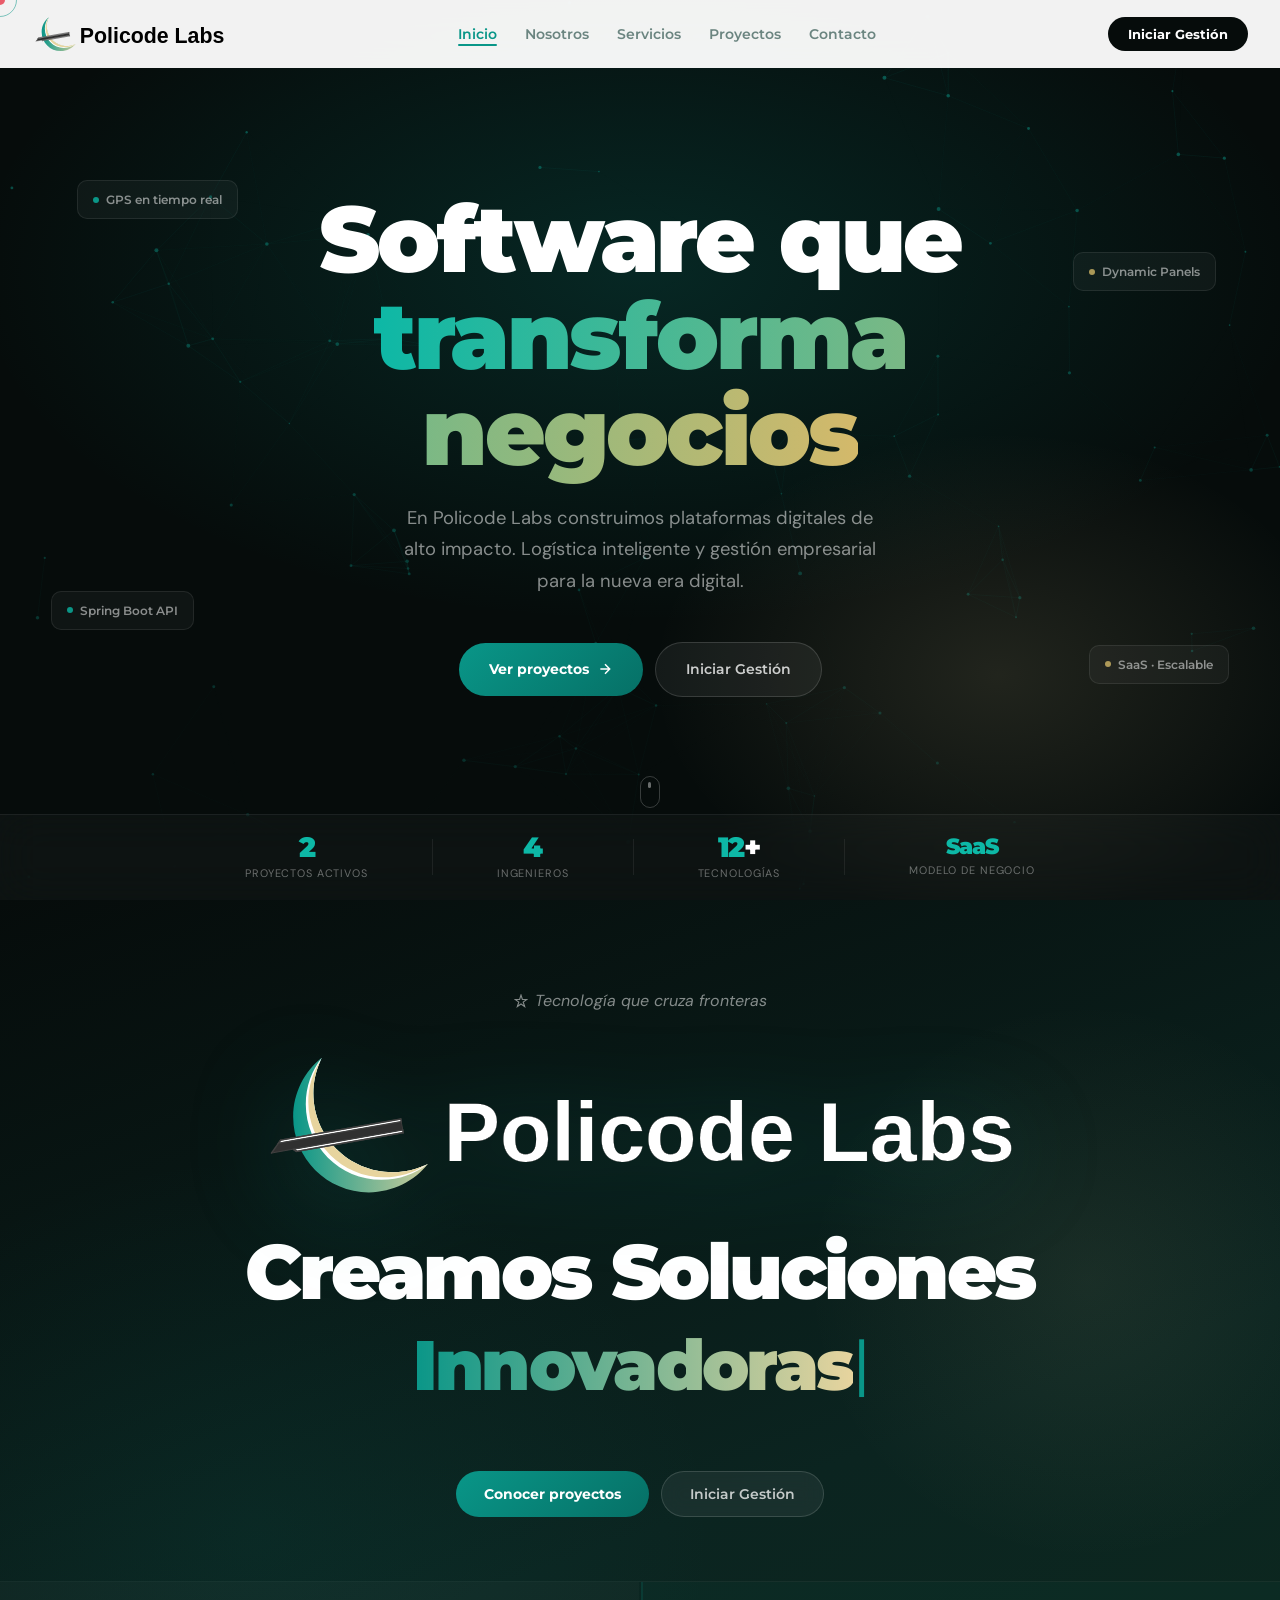
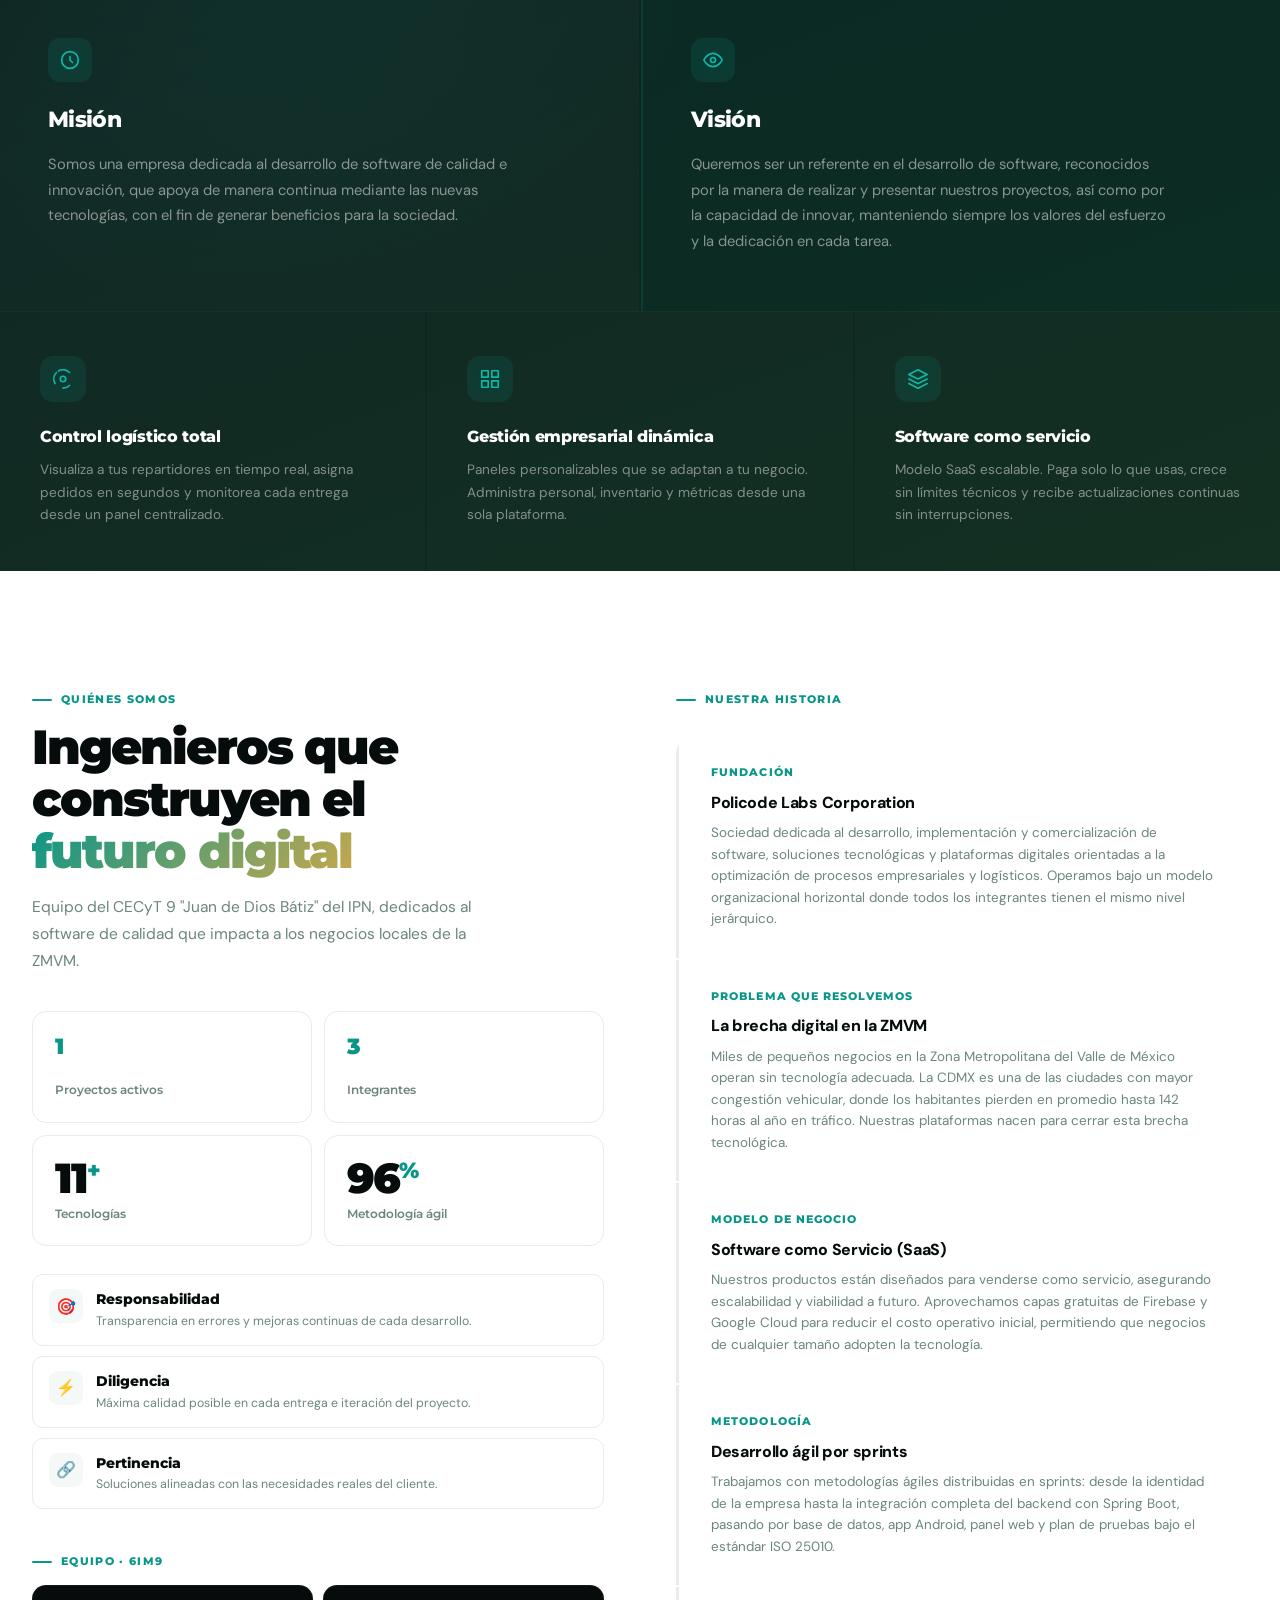
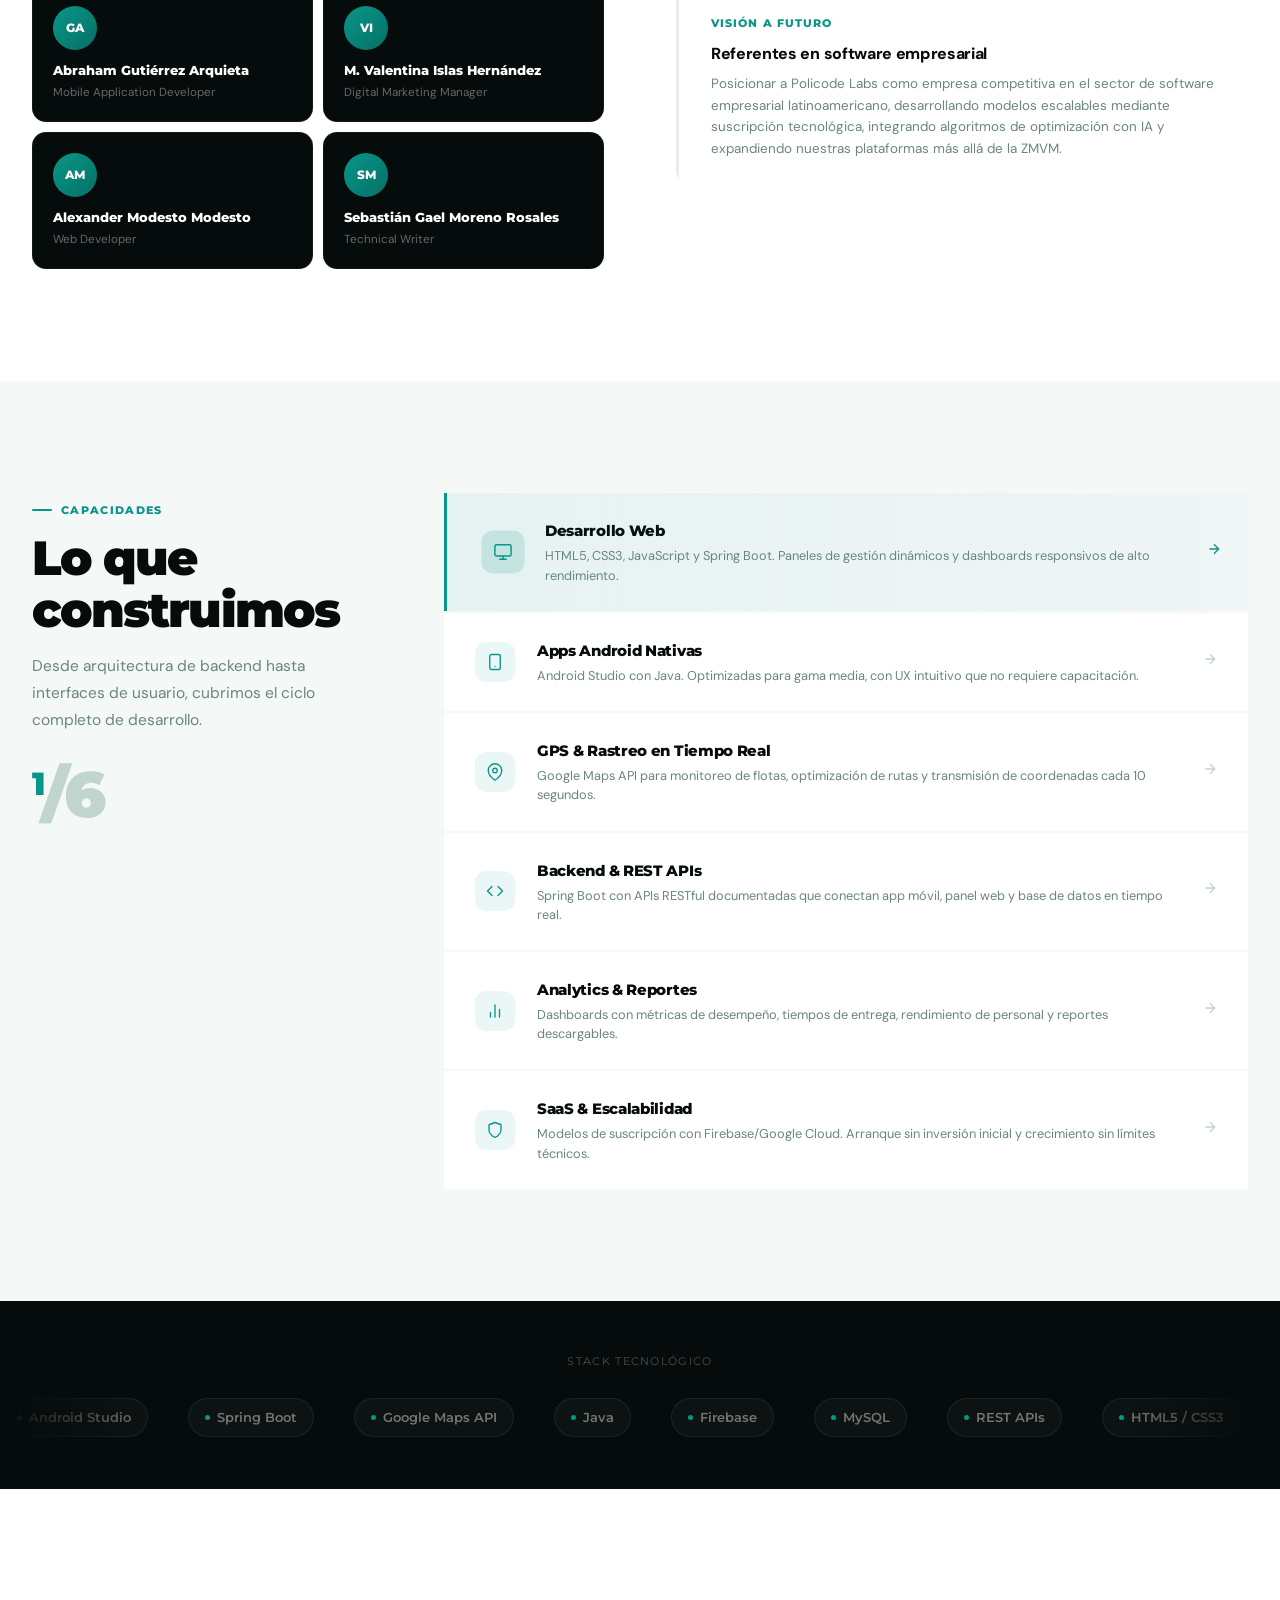
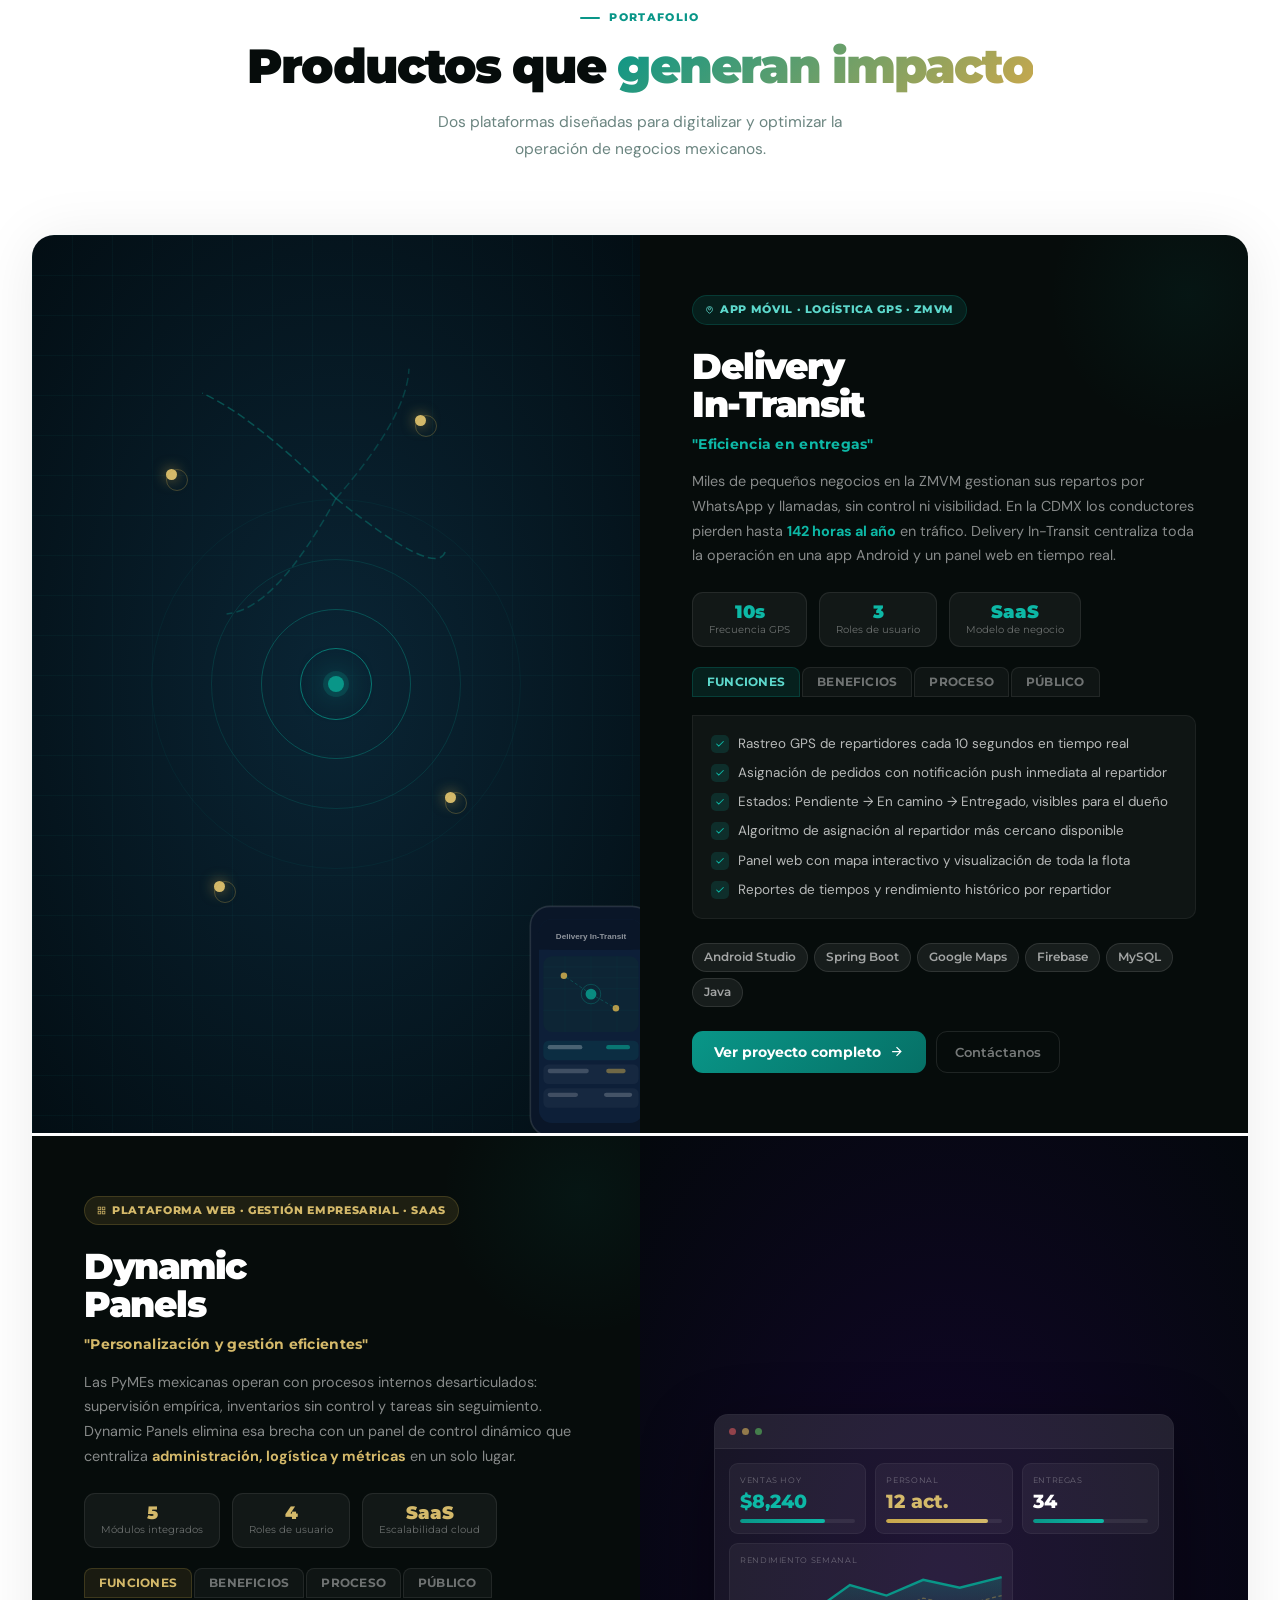
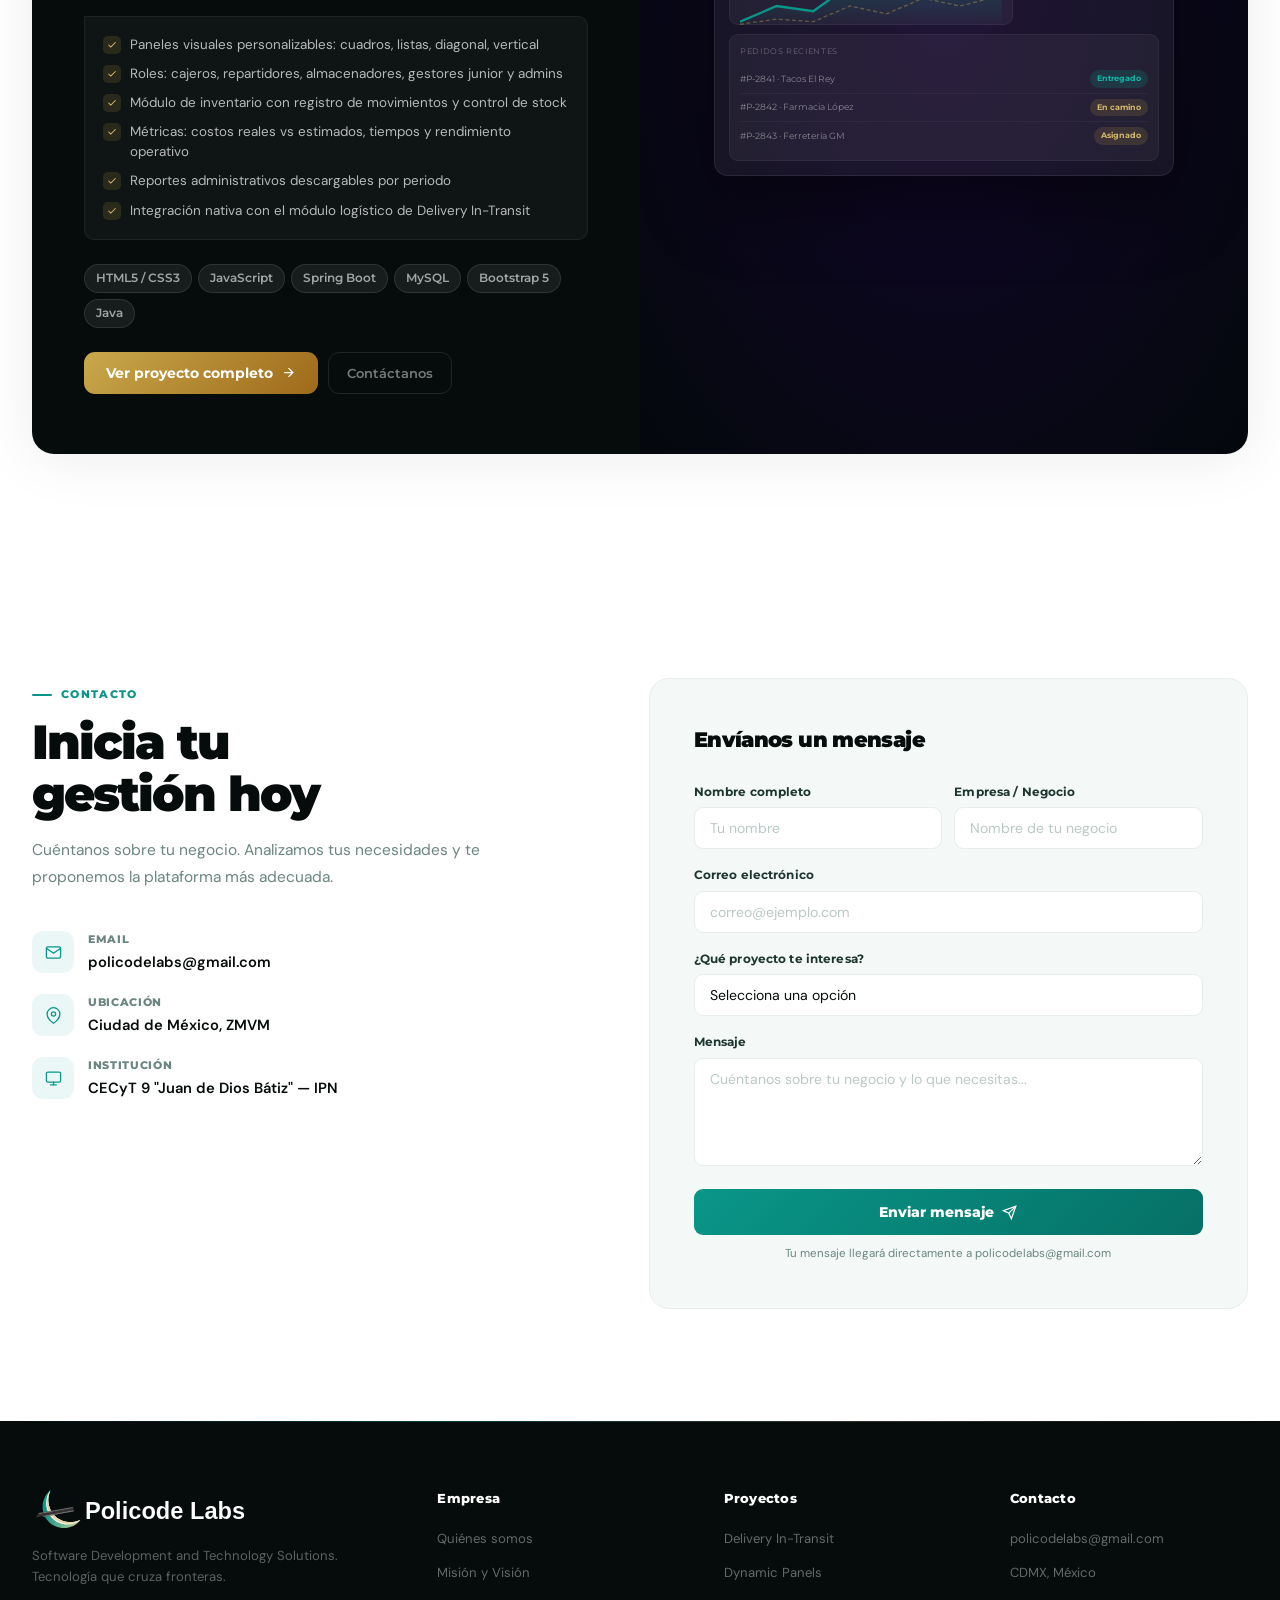
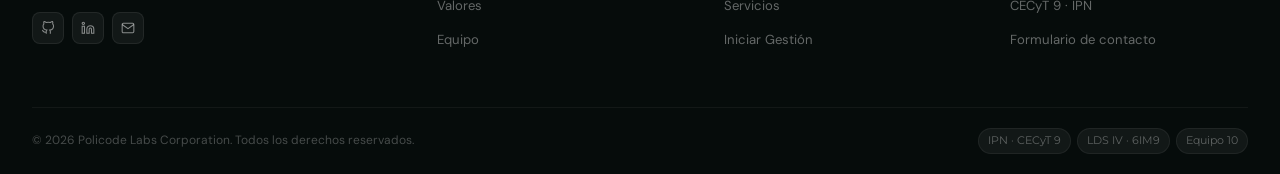
==== commit a1881ea0: "Nueva versión" ====
--- a/index.html
+++ b/index.html
@@ -1,28 +1,27 @@
 <!DOCTYPE html>
 <html lang="es">
 <head>
-<meta charset="UTF-8">
-<meta name="viewport" content="width=device-width, initial-scale=1.0">
-<title>Policode Labs — Tecnología que cruza fronteras</title>
-<link rel="preconnect" href="https://fonts.googleapis.com">
-<link rel="preconnect" href="https://fonts.gstatic.com" crossorigin>
-<link href="https://fonts.googleapis.com/css2?family=Montserrat:wght@400;500;600;700;800;900&family=DM+Sans:ital,opsz,wght@0,9..40,300;0,9..40,400;0,9..40,500;0,9..40,600&display=swap" rel="stylesheet">
-<link rel="stylesheet" href="style.css">
+  <meta charset="UTF-8">
+  <meta name="viewport" content="width=device-width, initial-scale=1.0">
+  <title>Policode Labs — Tecnología que cruza fronteras</title>
+  <link rel="preconnect" href="https://fonts.googleapis.com">
+  <link rel="preconnect" href="https://fonts.gstatic.com" crossorigin>
+  <link href="https://fonts.googleapis.com/css2?family=Montserrat:wght@400;500;600;700;800;900&family=DM+Sans:opsz,wght@9..40,300;9..40,400;9..40,500;9..40,600&display=swap" rel="stylesheet">
+  <link rel="stylesheet" href="style.css">
 </head>
 <body>
-<!-- progress bar -->
+
+<!-- UI chrome -->
 <div id="progress-bar"></div>
-<!-- cursor -->
-<div class="c-dot" id="cdot"></div>
+<div class="c-dot"  id="cdot"></div>
 <div class="c-ring" id="cring"></div>
 
-<!-- mobile menu -->
+<!-- Mobile menu -->
 <div class="mob-nav" id="mobNav">
   <a href="#inicio">Inicio</a>
-  <a href="#propuesta">Propuesta</a>
+  <a href="#nosotros">Nosotros</a>
   <a href="#servicios">Servicios</a>
   <a href="#proyectos">Proyectos</a>
-  <a href="#nosotros">Nosotros</a>
   <a href="#contacto">Contacto</a>
 </div>
 
@@ -30,119 +29,93 @@
 <nav id="navbar">
   <div class="nav-inner">
     <a href="#inicio" class="nav-logo">
-      <div class="nav-logo-mark">
-        <svg viewBox="0 0 24 24"><path d="M12 2L2 7l10 5 10-5-10-5zM2 17l10 5 10-5M2 12l10 5 10-5"/></svg>
-      </div>
-      Policode Labs
+      <img src="web-Logo-Policode-Labs-v1.svg" alt="Policode Labs" class="nav-logo-img">
     </a>
     <ul class="nav-links">
-      <li><a href="#inicio" class="active">Inicio</a></li>
+      <li><a href="#inicio"    class="active">Inicio</a></li>
+      <li><a href="#nosotros">Nosotros</a></li>
       <li><a href="#servicios">Servicios</a></li>
       <li><a href="#proyectos">Proyectos</a></li>
-      <li><a href="#nosotros">Nosotros</a></li>
       <li><a href="#contacto">Contacto</a></li>
     </ul>
-    <button class="nav-btn" onclick="goTo('#contacto')">Iniciar Gestión</button>
-    <button class="hamburger" id="ham">
+    <button class="nav-btn" onclick="window.open('https://nina256-i.github.io/delibery_web_page/','_blank')">Iniciar Gestión</button>
+    <button class="hamburger" id="ham" aria-label="Abrir menú">
       <span></span><span></span><span></span>
     </button>
   </div>
 </nav>
 
-<!-- ====================================================
-     HERO
-==================================================== -->
+<!-- HERO -->
 <section id="inicio">
   <canvas id="meshCanvas"></canvas>
   <div class="hero-glow"></div>
 
-  <!-- floating pills -->
-  <div class="hf hf-1"><div class="hpill"><div class="hpill-dot"></div>GPS en tiempo real</div></div>
-  <div class="hf hf-2"><div class="hpill"><div class="hpill-dot" style="background:var(--gold-s)"></div>Dynamic Panels</div></div>
-  <div class="hf hf-3"><div class="hpill"><div class="hpill-dot"></div>Spring Boot API</div></div>
-  <div class="hf hf-4"><div class="hpill"><div class="hpill-dot" style="background:var(--gold-s)"></div>SaaS · Escalable</div></div>
+  <div class="hf hf-1"><div class="hpill"><span class="hpill-dot"></span>GPS en tiempo real</div></div>
+  <div class="hf hf-2"><div class="hpill"><span class="hpill-dot gold"></span>Dynamic Panels</div></div>
+  <div class="hf hf-3"><div class="hpill"><span class="hpill-dot"></span>Spring Boot API</div></div>
+  <div class="hf hf-4"><div class="hpill"><span class="hpill-dot gold"></span>SaaS · Escalable</div></div>
 
   <div class="hero-content">
-    <div class="hero-badge"><div class="badge-dot"></div>Tecnología que cruza fronteras</div>
-    <h1 class="hero-h1">
-      Software que
-      <span class="hl">transforma negocios</span>
-    </h1>
+    <h1 class="hero-h1">Software que<span class="hl"> transforma negocios</span></h1>
     <p class="hero-p">En Policode Labs construimos plataformas digitales de alto impacto. Logística inteligente y gestión empresarial para la nueva era digital.</p>
     <div class="hero-btns">
       <a href="#proyectos" class="btn-primary">
-        Ver Proyectos
+        Ver proyectos
         <svg viewBox="0 0 24 24"><path d="M5 12h14M12 5l7 7-7 7"/></svg>
       </a>
-      <a href="#contacto" class="btn-ghost">Iniciar Gestión</a>
+      <a href="https://dynamicpanels.com" target="_blank" class="btn-ghost">Iniciar Gestión</a>
     </div>
   </div>
 
   <div class="hero-stats">
     <div class="stats-inner">
-      <div class="stat-item">
-        <div class="stat-num"><span class="acc" data-count="2">0</span></div>
-        <div class="stat-lbl">Proyectos activos</div>
-      </div>
+      <div class="stat-item"><div class="stat-num"><span class="acc" data-count="2">0</span></div><div class="stat-lbl">Proyectos activos</div></div>
       <div class="stat-sep"></div>
-      <div class="stat-item">
-        <div class="stat-num"><span class="acc" data-count="4">0</span></div>
-        <div class="stat-lbl">Ingenieros</div>
-      </div>
+      <div class="stat-item"><div class="stat-num"><span class="acc" data-count="4">0</span></div><div class="stat-lbl">Ingenieros</div></div>
       <div class="stat-sep"></div>
-      <div class="stat-item">
-        <div class="stat-num"><span class="acc" data-count="12">0</span>+</div>
-        <div class="stat-lbl">Tecnologías</div>
-      </div>
+      <div class="stat-item"><div class="stat-num"><span class="acc" data-count="12">0</span>+</div><div class="stat-lbl">Tecnologías</div></div>
       <div class="stat-sep"></div>
-      <div class="stat-item">
-        <div class="stat-num" style="font-size:1.4rem;color:var(--teal-l)">SaaS</div>
-        <div class="stat-lbl">Modelo de negocio</div>
-      </div>
-    </div>
-  </div>
-
-  <div class="scroll-hint">
-    <div class="s-mouse"><div class="s-wheel"></div></div>
-  </div>
+      <div class="stat-item"><div class="stat-num saas">SaaS</div><div class="stat-lbl">Modelo de negocio</div></div>
+    </div>
+  </div>
+
+  <div class="scroll-hint"><div class="s-mouse"><div class="s-wheel"></div></div></div>
 </section>
 
-<!-- ====================================================
-     PROPUESTA / IDENTITY — estilo hero de propuesta
-==================================================== -->
+<!-- PROPUESTA -->
 <section id="propuesta">
-  <!-- Big centered brand -->
+
   <div class="prop-brand sr">
-    <div class="prop-logo-mark">
-      <svg viewBox="0 0 24 24"><path d="M12 2L2 7l10 5 10-5-10-5zM2 17l10 5 10-5M2 12l10 5 10-5"/></svg>
-    </div>
-    <h2 class="prop-company-name">Policode <span>Labs</span></h2>
-    <p class="prop-slogan">"Transformando ideas en soluciones"</p>
-    <div class="prop-cta-row">
+    <p class="prop-lema">
+      <svg width="14" height="14" viewBox="0 0 24 24" fill="none" stroke="currentColor" stroke-width="2" aria-hidden="true"><path d="M12 2l2.4 7.4H22l-6.2 4.5 2.4 7.4L12 17l-6.2 4.3 2.4-7.4L2 9.4h7.6L12 2z"/></svg>
+      Tecnología que cruza fronteras
+    </p>
+    <div class="prop-logo-wrap">
+      <img src="web-Logo-Policode-Labs-v2.svg" alt="Policode Labs" class="prop-logo-img">
+    </div>
+    <h2 class="prop-creamos">Creamos Soluciones</h2>
+    <div class="prop-tw-wrap">
+      <span class="prop-tw-text" id="twText"></span><span class="prop-tw-cursor" aria-hidden="true">|</span>
+    </div>
+    <div class="prop-ctas">
       <button class="btn-prop-p" onclick="goTo('#proyectos')">Conocer proyectos</button>
-      <button class="btn-prop-g" onclick="goTo('#contacto')">Iniciar Gestión</button>
-    </div>
-  </div>
-
-  <!-- Mission / Vision -->
+      <button class="btn-prop-g" onclick="window.open('https://dynamicpanels.com','_blank')">Iniciar Gestión</button>
+    </div>
+  </div>
+
   <div class="prop-mv">
     <div class="prop-mv-card sr sr-l d1">
-      <div class="mv-icon">
-        <svg viewBox="0 0 24 24"><circle cx="12" cy="12" r="10"/><path d="M12 8v4l3 3"/></svg>
-      </div>
+      <div class="mv-icon"><svg viewBox="0 0 24 24"><circle cx="12" cy="12" r="10"/><path d="M12 8v4l3 3"/></svg></div>
       <h3>Misión</h3>
       <p>Somos una empresa dedicada al desarrollo de software de calidad e innovación, que apoya de manera continua mediante las nuevas tecnologías, con el fin de generar beneficios para la sociedad.</p>
     </div>
     <div class="prop-mv-card sr sr-r d2">
-      <div class="mv-icon">
-        <svg viewBox="0 0 24 24"><path d="M1 12s4-8 11-8 11 8 11 8-4 8-11 8-11-8-11-8z"/><circle cx="12" cy="12" r="3"/></svg>
-      </div>
+      <div class="mv-icon"><svg viewBox="0 0 24 24"><path d="M1 12s4-8 11-8 11 8 11 8-4 8-11 8-11-8-11-8z"/><circle cx="12" cy="12" r="3"/></svg></div>
       <h3>Visión</h3>
       <p>Queremos ser un referente en el desarrollo de software, reconocidos por la manera de realizar y presentar nuestros proyectos, así como por la capacidad de innovar, manteniendo siempre los valores del esfuerzo y la dedicación en cada tarea.</p>
     </div>
   </div>
 
-  <!-- 3 pillars -->
   <div class="prop-pillars">
     <div class="pillar sr d1">
       <div class="pillar-icon"><svg viewBox="0 0 24 24"><circle cx="12" cy="12" r="3"/><path d="M19.07 4.93A10 10 0 0 0 6.99 3.34M4.93 4.93A10 10 0 0 0 3.34 17M12 22a10 10 0 0 0 7.07-2.93"/></svg></div>
@@ -160,29 +133,99 @@
       <p>Modelo SaaS escalable. Paga solo lo que usas, crece sin límites técnicos y recibe actualizaciones continuas sin interrupciones.</p>
     </div>
   </div>
+
 </section>
 
-<!-- ====================================================
-     SERVICES
-==================================================== -->
-<section id="servicios" class="sec">
+<!-- NOSOTROS -->
+<section id="nosotros" class="sec">
+  <div class="container">
+    <div class="about-grid">
+
+      <div class="about-left sr sr-l">
+        <div class="eyebrow">Quiénes somos</div>
+        <h2 class="s-title">Ingenieros que<br>construyen el<br><span class="grad">futuro digital</span></h2>
+        <p class="s-desc">Equipo del CECyT 9 "Juan de Dios Bátiz" del IPN, dedicados al software de calidad que impacta a los negocios locales de la ZMVM.</p>
+
+        <div class="about-stats">
+          <div class="ast"><div class="ast-n"><span class="a cnt" data-to="2">0</span></div><div class="ast-l">Proyectos activos</div></div>
+          <div class="ast"><div class="ast-n"><span class="a cnt" data-to="4">0</span></div><div class="ast-l">Integrantes</div></div>
+          <div class="ast"><div class="ast-n"><span class="cnt" data-to="12">0</span><span class="a">+</span></div><div class="ast-l">Tecnologías</div></div>
+          <div class="ast"><div class="ast-n"><span class="cnt" data-to="100">0</span><span class="a">%</span></div><div class="ast-l">Metodología ágil</div></div>
+        </div>
+
+        <div class="about-vals">
+          <div class="av"><div class="av-em">🎯</div><div><h4>Responsabilidad</h4><p>Transparencia en errores y mejoras continuas de cada desarrollo.</p></div></div>
+          <div class="av"><div class="av-em">⚡</div><div><h4>Diligencia</h4><p>Máxima calidad posible en cada entrega e iteración del proyecto.</p></div></div>
+          <div class="av"><div class="av-em">🔗</div><div><h4>Pertinencia</h4><p>Soluciones alineadas con las necesidades reales del cliente.</p></div></div>
+        </div>
+
+        <div class="team-wrap">
+          <div class="eyebrow" style="margin-bottom:14px">Equipo · 6IM9</div>
+          <div class="team-grid">
+            <div class="tc"><div class="tc-av">GA</div><div class="tc-name">Abraham Gutiérrez Arquieta</div><div class="tc-role">Mobile Application Developer</div></div>
+            <div class="tc"><div class="tc-av">VI</div><div class="tc-name">M. Valentina Islas Hernández</div><div class="tc-role">Digital Marketing Manager</div></div>
+            <div class="tc"><div class="tc-av">AM</div><div class="tc-name">Alexander Modesto Modesto</div><div class="tc-role">Web Developer</div></div>
+            <div class="tc"><div class="tc-av">SM</div><div class="tc-name">Sebastián Gael Moreno Rosales</div><div class="tc-role">Technical Writer</div></div>
+          </div>
+        </div>
+      </div>
+
+      <div class="about-right sr sr-r d2">
+        <div class="eyebrow" style="margin-bottom:28px">Nuestra historia</div>
+        <div class="about-context">
+          <div class="ctx-item">
+            <div class="ctx-num">Fundación</div>
+            <div class="ctx-title">Policode Labs Corporation</div>
+            <div class="ctx-text">Sociedad dedicada al desarrollo, implementación y comercialización de software, soluciones tecnológicas y plataformas digitales orientadas a la optimización de procesos empresariales y logísticos. Operamos bajo un modelo organizacional horizontal donde todos los integrantes tienen el mismo nivel jerárquico.</div>
+          </div>
+          <div class="ctx-item">
+            <div class="ctx-num">Problema que resolvemos</div>
+            <div class="ctx-title">La brecha digital en la ZMVM</div>
+            <div class="ctx-text">Miles de pequeños negocios en la Zona Metropolitana del Valle de México operan sin tecnología adecuada. La CDMX es una de las ciudades con mayor congestión vehicular, donde los habitantes pierden en promedio hasta 142 horas al año en tráfico. Nuestras plataformas nacen para cerrar esta brecha tecnológica.</div>
+          </div>
+          <div class="ctx-item">
+            <div class="ctx-num">Modelo de negocio</div>
+            <div class="ctx-title">Software como Servicio (SaaS)</div>
+            <div class="ctx-text">Nuestros productos están diseñados para venderse como servicio, asegurando escalabilidad y viabilidad a futuro. Aprovechamos capas gratuitas de Firebase y Google Cloud para reducir el costo operativo inicial, permitiendo que negocios de cualquier tamaño adopten la tecnología.</div>
+          </div>
+          <div class="ctx-item">
+            <div class="ctx-num">Metodología</div>
+            <div class="ctx-title">Desarrollo ágil por sprints</div>
+            <div class="ctx-text">Trabajamos con metodologías ágiles distribuidas en sprints: desde la identidad de la empresa hasta la integración completa del backend con Spring Boot, pasando por base de datos, app Android, panel web y plan de pruebas bajo el estándar ISO 25010.</div>
+          </div>
+          <div class="ctx-item">
+            <div class="ctx-num">Visión a futuro</div>
+            <div class="ctx-title">Referentes en software empresarial</div>
+            <div class="ctx-text">Posicionar a Policode Labs como empresa competitiva en el sector de software empresarial latinoamericano, desarrollando modelos escalables mediante suscripción tecnológica, integrando algoritmos de optimización con IA y expandiendo nuestras plataformas más allá de la ZMVM.</div>
+          </div>
+        </div>
+      </div>
+
+    </div>
+  </div>
+</section>
+
+<!-- SERVICIOS -->
+<section id="servicios" class="sec bg-mist">
   <div class="container">
     <div class="svc-layout">
+
       <div class="svc-sticky sr sr-l">
         <div class="eyebrow">Capacidades</div>
         <h2 class="s-title">Lo que<br>construimos</h2>
         <p class="s-desc">Desde arquitectura de backend hasta interfaces de usuario, cubrimos el ciclo completo de desarrollo.</p>
         <div class="svc-counter" id="svc-counter"><span class="acc">1</span>/6</div>
       </div>
+
       <div class="svc-rows sr sr-r d2">
         <div class="sv active" data-n="1">
           <div class="sv-ic"><svg viewBox="0 0 24 24"><rect x="2" y="3" width="20" height="14" rx="2"/><path d="M8 21h8M12 17v4"/></svg></div>
-          <div class="sv-tx"><h4>Desarrollo Web</h4><p>HTML5, CSS3, JavaScript y Spring Boot. Paneles de gestión dinámicos, dashboards responsivos de alto rendimiento.</p></div>
+          <div class="sv-tx"><h4>Desarrollo Web</h4><p>HTML5, CSS3, JavaScript y Spring Boot. Paneles de gestión dinámicos y dashboards responsivos de alto rendimiento.</p></div>
           <div class="sv-arr"><svg viewBox="0 0 24 24"><path d="M5 12h14M12 5l7 7-7 7"/></svg></div>
         </div>
         <div class="sv" data-n="2">
           <div class="sv-ic"><svg viewBox="0 0 24 24"><rect x="5" y="2" width="14" height="20" rx="2"/><path d="M12 18h.01"/></svg></div>
-          <div class="sv-tx"><h4>Apps Android Nativas</h4><p>Android Studio con Java. Optimizadas para dispositivos de gama media, con UX intuitivo sin necesidad de capacitación.</p></div>
+          <div class="sv-tx"><h4>Apps Android Nativas</h4><p>Android Studio con Java. Optimizadas para gama media, con UX intuitivo que no requiere capacitación.</p></div>
           <div class="sv-arr"><svg viewBox="0 0 24 24"><path d="M5 12h14M12 5l7 7-7 7"/></svg></div>
         </div>
         <div class="sv" data-n="3">
@@ -192,7 +235,7 @@
         </div>
         <div class="sv" data-n="4">
           <div class="sv-ic"><svg viewBox="0 0 24 24"><polyline points="16 18 22 12 16 6"/><polyline points="8 6 2 12 8 18"/></svg></div>
-          <div class="sv-tx"><h4>Backend &amp; REST APIs</h4><p>Spring Boot con arquitecturas robustas y APIs RESTful documentadas que conectan app móvil, panel web y base de datos.</p></div>
+          <div class="sv-tx"><h4>Backend &amp; REST APIs</h4><p>Spring Boot con APIs RESTful documentadas que conectan app móvil, panel web y base de datos en tiempo real.</p></div>
           <div class="sv-arr"><svg viewBox="0 0 24 24"><path d="M5 12h14M12 5l7 7-7 7"/></svg></div>
         </div>
         <div class="sv" data-n="5">
@@ -202,10 +245,11 @@
         </div>
         <div class="sv" data-n="6">
           <div class="sv-ic"><svg viewBox="0 0 24 24"><path d="M12 22s8-4 8-10V5l-8-3-8 3v7c0 6 8 10 8 10z"/></svg></div>
-          <div class="sv-tx"><h4>SaaS &amp; Escalabilidad</h4><p>Modelos de suscripción tecnológica con Firebase/Google Cloud. Arranque sin inversión inicial con infraestructura en la nube.</p></div>
+          <div class="sv-tx"><h4>SaaS &amp; Escalabilidad</h4><p>Modelos de suscripción con Firebase/Google Cloud. Arranque sin inversión inicial y crecimiento sin límites técnicos.</p></div>
           <div class="sv-arr"><svg viewBox="0 0 24 24"><path d="M5 12h14M12 5l7 7-7 7"/></svg></div>
         </div>
       </div>
+
     </div>
   </div>
 </section>
@@ -215,38 +259,35 @@
   <p class="tech-label">Stack tecnológico</p>
   <div class="mq-wrap">
     <div class="mq">
-      <span class="tech-chip"><span class="tech-chip-dot"></span>Android Studio</span>
-      <span class="tech-chip"><span class="tech-chip-dot"></span>Spring Boot</span>
-      <span class="tech-chip"><span class="tech-chip-dot"></span>Google Maps API</span>
-      <span class="tech-chip"><span class="tech-chip-dot"></span>Java</span>
-      <span class="tech-chip"><span class="tech-chip-dot"></span>Firebase</span>
-      <span class="tech-chip"><span class="tech-chip-dot"></span>MySQL</span>
-      <span class="tech-chip"><span class="tech-chip-dot"></span>REST APIs</span>
-      <span class="tech-chip"><span class="tech-chip-dot"></span>HTML5 / CSS3</span>
-      <span class="tech-chip"><span class="tech-chip-dot"></span>JavaScript</span>
-      <span class="tech-chip"><span class="tech-chip-dot"></span>Git / GitHub</span>
-      <span class="tech-chip"><span class="tech-chip-dot"></span>Bootstrap 5</span>
-      <span class="tech-chip"><span class="tech-chip-dot"></span>Retrofit</span>
-      <!-- duplicate for loop -->
-      <span class="tech-chip"><span class="tech-chip-dot"></span>Android Studio</span>
-      <span class="tech-chip"><span class="tech-chip-dot"></span>Spring Boot</span>
-      <span class="tech-chip"><span class="tech-chip-dot"></span>Google Maps API</span>
-      <span class="tech-chip"><span class="tech-chip-dot"></span>Java</span>
-      <span class="tech-chip"><span class="tech-chip-dot"></span>Firebase</span>
-      <span class="tech-chip"><span class="tech-chip-dot"></span>MySQL</span>
-      <span class="tech-chip"><span class="tech-chip-dot"></span>REST APIs</span>
-      <span class="tech-chip"><span class="tech-chip-dot"></span>HTML5 / CSS3</span>
-      <span class="tech-chip"><span class="tech-chip-dot"></span>JavaScript</span>
-      <span class="tech-chip"><span class="tech-chip-dot"></span>Git / GitHub</span>
-      <span class="tech-chip"><span class="tech-chip-dot"></span>Bootstrap 5</span>
-      <span class="tech-chip"><span class="tech-chip-dot"></span>Retrofit</span>
+      <span class="tech-chip"><span class="tc-dot"></span>Android Studio</span>
+      <span class="tech-chip"><span class="tc-dot"></span>Spring Boot</span>
+      <span class="tech-chip"><span class="tc-dot"></span>Google Maps API</span>
+      <span class="tech-chip"><span class="tc-dot"></span>Java</span>
+      <span class="tech-chip"><span class="tc-dot"></span>Firebase</span>
+      <span class="tech-chip"><span class="tc-dot"></span>MySQL</span>
+      <span class="tech-chip"><span class="tc-dot"></span>REST APIs</span>
+      <span class="tech-chip"><span class="tc-dot"></span>HTML5 / CSS3</span>
+      <span class="tech-chip"><span class="tc-dot"></span>JavaScript</span>
+      <span class="tech-chip"><span class="tc-dot"></span>Git / GitHub</span>
+      <span class="tech-chip"><span class="tc-dot"></span>Bootstrap 5</span>
+      <span class="tech-chip"><span class="tc-dot"></span>Retrofit</span>
+      <span class="tech-chip"><span class="tc-dot"></span>Android Studio</span>
+      <span class="tech-chip"><span class="tc-dot"></span>Spring Boot</span>
+      <span class="tech-chip"><span class="tc-dot"></span>Google Maps API</span>
+      <span class="tech-chip"><span class="tc-dot"></span>Java</span>
+      <span class="tech-chip"><span class="tc-dot"></span>Firebase</span>
+      <span class="tech-chip"><span class="tc-dot"></span>MySQL</span>
+      <span class="tech-chip"><span class="tc-dot"></span>REST APIs</span>
+      <span class="tech-chip"><span class="tc-dot"></span>HTML5 / CSS3</span>
+      <span class="tech-chip"><span class="tc-dot"></span>JavaScript</span>
+      <span class="tech-chip"><span class="tc-dot"></span>Git / GitHub</span>
+      <span class="tech-chip"><span class="tc-dot"></span>Bootstrap 5</span>
+      <span class="tech-chip"><span class="tc-dot"></span>Retrofit</span>
     </div>
   </div>
 </div>
 
-<!-- ====================================================
-     PROJECTS
-==================================================== -->
+<!-- PROYECTOS -->
 <section id="proyectos" class="sec">
   <div class="container">
     <div class="proj-head sr">
@@ -255,22 +296,21 @@
       <p class="s-desc">Dos plataformas diseñadas para digitalizar y optimizar la operación de negocios mexicanos.</p>
     </div>
   </div>
-
   <div class="container">
-    <div class="proj-stack-wrap">
-
-      <!-- ======= DELIVERY IN-TRANSIT ======= -->
+    <div class="proj-wrap">
+
+      <!-- Delivery In-Transit -->
       <div class="pj sr-sc d1" id="pj-dit">
         <div class="pj-vis">
           <div class="pj-vis-bg bg-dit"></div>
-          <div class="pj-vis-bg" style="position:absolute;inset:0">
+          <div class="pj-vis-art">
             <div class="dit-art">
               <div class="dit-grid"></div>
-              <svg class="dit-routes" viewBox="0 0 600 520" xmlns="http://www.w3.org/2000/svg">
+              <svg class="dit-routes" viewBox="0 0 600 520">
                 <path class="rt" d="M300 260 Q220 180 168 156" stroke="rgba(9,150,136,.45)" stroke-width="1.5" fill="none"/>
-                <path class="rt" d="M300 260 Q400 340 408 312" stroke="rgba(9,150,136,.4)" stroke-width="1.5" fill="none" style="animation-delay:.5s"/>
+                <path class="rt" d="M300 260 Q400 340 408 312" stroke="rgba(9,150,136,.4)"  stroke-width="1.5" fill="none" style="animation-delay:.5s"/>
                 <path class="rt" d="M300 260 Q240 370 192 374" stroke="rgba(9,150,136,.35)" stroke-width="1.5" fill="none" style="animation-delay:1s"/>
-                <path class="rt" d="M300 260 Q370 180 372 132" stroke="rgba(9,150,136,.3)" stroke-width="1.5" fill="none" style="animation-delay:1.5s"/>
+                <path class="rt" d="M300 260 Q370 180 372 132" stroke="rgba(9,150,136,.3)"  stroke-width="1.5" fill="none" style="animation-delay:1.5s"/>
               </svg>
               <div class="dit-rings-wrap">
                 <div class="ring r1"></div><div class="ring r2"></div>
@@ -279,17 +319,16 @@
               <div class="dit-center-dot"></div>
               <div class="dit-node n1"></div><div class="dit-node n2"></div>
               <div class="dit-node n3"></div><div class="dit-node n4"></div>
-              <!-- Phone SVG mockup -->
-              <svg class="dit-phone" viewBox="0 0 120 220" xmlns="http://www.w3.org/2000/svg">
+              <svg class="dit-phone" viewBox="0 0 120 220">
                 <rect x="4" y="4" width="112" height="212" rx="18" fill="#0a1628" stroke="rgba(255,255,255,.12)" stroke-width="1.5"/>
                 <rect x="12" y="16" width="96" height="188" rx="12" fill="#0d1f38"/>
-                <rect x="12" y="16" width="96" height="28" rx="12" fill="#0a1628"/>
-                <rect x="12" y="32" width="96" height="12" fill="#0a1628"/>
+                <rect x="12" y="16" width="96" height="28"  rx="12" fill="#0a1628"/>
+                <rect x="12" y="32" width="96" height="12"  fill="#0a1628"/>
                 <text x="60" y="34" fill="rgba(255,255,255,.55)" font-size="7.5" text-anchor="middle" font-family="sans-serif" font-weight="700">Delivery In-Transit</text>
                 <rect x="16" y="50" width="88" height="70" rx="8" fill="#0d2535"/>
-                <line x1="16" y1="60" x2="104" y2="60" stroke="rgba(9,150,136,.1)" stroke-width=".5"/>
-                <line x1="16" y1="70" x2="104" y2="70" stroke="rgba(9,150,136,.1)" stroke-width=".5"/>
-                <line x1="16" y1="80" x2="104" y2="80" stroke="rgba(9,150,136,.1)" stroke-width=".5"/>
+                <line x1="16" y1="60"  x2="104" y2="60"  stroke="rgba(9,150,136,.1)" stroke-width=".5"/>
+                <line x1="16" y1="70"  x2="104" y2="70"  stroke="rgba(9,150,136,.1)" stroke-width=".5"/>
+                <line x1="16" y1="80"  x2="104" y2="80"  stroke="rgba(9,150,136,.1)" stroke-width=".5"/>
                 <line x1="16" y1="100" x2="104" y2="100" stroke="rgba(9,150,136,.1)" stroke-width=".5"/>
                 <line x1="36" y1="50" x2="36" y2="120" stroke="rgba(9,150,136,.1)" stroke-width=".5"/>
                 <line x1="60" y1="50" x2="60" y2="120" stroke="rgba(9,150,136,.1)" stroke-width=".5"/>
@@ -313,67 +352,75 @@
             </div>
           </div>
         </div>
-
         <div class="pj-inf">
-          <div class="pj-tag tl">
-            <svg width="9" height="9" viewBox="0 0 24 24" fill="none" stroke="currentColor" stroke-width="2"><circle cx="12" cy="10" r="3"/><path d="M12 22s8-4 8-10a8 8 0 0 0-16 0c0 6 8 10 8 10z"/></svg>
-            App Móvil · Logística GPS
-          </div>
+          <div class="pj-tag tl"><svg width="9" height="9" viewBox="0 0 24 24" fill="none" stroke="currentColor" stroke-width="2"><circle cx="12" cy="10" r="3"/><path d="M12 22s8-4 8-10a8 8 0 0 0-16 0c0 6 8 10 8 10z"/></svg>App Móvil · Logística GPS · ZMVM</div>
           <h3 class="pj-name">Delivery<br>In-Transit</h3>
           <p class="pj-tagline">"Eficiencia en entregas"</p>
-          <p class="pj-desc">Plataforma dual para la gestión de flotas y entregas a domicilio en la ZMVM. Elimina el WhatsApp y las llamadas; centraliza el control en una app Android y un panel web en tiempo real.</p>
-
-          <!-- Tabs -->
+          <p class="pj-desc">Miles de pequeños negocios en la ZMVM gestionan sus repartos por WhatsApp y llamadas, sin control ni visibilidad. En la CDMX los conductores pierden hasta <strong style="color:var(--teal-l)">142 horas al año</strong> en tráfico. Delivery In-Transit centraliza toda la operación en una app Android y un panel web en tiempo real.</p>
+
+          <div class="pj-context-row">
+            <div class="pj-ctx"><div class="pj-ctx-n">10s</div><div class="pj-ctx-l">Frecuencia GPS</div></div>
+            <div class="pj-ctx"><div class="pj-ctx-n">3</div><div class="pj-ctx-l">Roles de usuario</div></div>
+            <div class="pj-ctx"><div class="pj-ctx-n">SaaS</div><div class="pj-ctx-l">Modelo de negocio</div></div>
+          </div>
+
           <div class="pj-tabs">
             <button class="pj-tab on" onclick="switchTab('dit','funcs',this)">Funciones</button>
             <button class="pj-tab" onclick="switchTab('dit','beneficios',this)">Beneficios</button>
+            <button class="pj-tab" onclick="switchTab('dit','proceso',this)">Proceso</button>
             <button class="pj-tab" onclick="switchTab('dit','publico',this)">Público</button>
           </div>
           <div id="dit-funcs" class="pj-panel vis">
             <div class="feat-list">
-              <div class="feat"><div class="feat-ck"><svg viewBox="0 0 24 24"><polyline points="20 6 9 17 4 12"/></svg></div>Rastreo GPS de repartidores cada 10 segundos, en tiempo real</div>
+              <div class="feat"><div class="feat-ck"><svg viewBox="0 0 24 24"><polyline points="20 6 9 17 4 12"/></svg></div>Rastreo GPS de repartidores cada 10 segundos en tiempo real</div>
               <div class="feat"><div class="feat-ck"><svg viewBox="0 0 24 24"><polyline points="20 6 9 17 4 12"/></svg></div>Asignación de pedidos con notificación push inmediata al repartidor</div>
               <div class="feat"><div class="feat-ck"><svg viewBox="0 0 24 24"><polyline points="20 6 9 17 4 12"/></svg></div>Estados: Pendiente → En camino → Entregado, visibles para el dueño</div>
+              <div class="feat"><div class="feat-ck"><svg viewBox="0 0 24 24"><polyline points="20 6 9 17 4 12"/></svg></div>Algoritmo de asignación al repartidor más cercano disponible</div>
               <div class="feat"><div class="feat-ck"><svg viewBox="0 0 24 24"><polyline points="20 6 9 17 4 12"/></svg></div>Panel web con mapa interactivo y visualización de toda la flota</div>
               <div class="feat"><div class="feat-ck"><svg viewBox="0 0 24 24"><polyline points="20 6 9 17 4 12"/></svg></div>Reportes de tiempos y rendimiento histórico por repartidor</div>
             </div>
           </div>
           <div id="dit-beneficios" class="pj-panel">
             <div class="ben-grid">
-              <div class="ben"><div class="ben-title">Optimización de rutas</div><div class="ben-desc">Reduce tiempos de entrega y consumo de combustible con asignación inteligente.</div></div>
-              <div class="ben"><div class="ben-title">Control total</div><div class="ben-desc">El dueño tiene visibilidad completa de su flota sin llamadas ni mensajes.</div></div>
-              <div class="ben"><div class="ben-title">Mayor seguridad</div><div class="ben-desc">Registro digital de cada movimiento; reduce riesgo de robo de mercancía.</div></div>
-              <div class="ben"><div class="ben-title">Escalabilidad</div><div class="ben-desc">Modelo SaaS; adaptable desde pequeños negocios hasta grandes flotas.</div></div>
+              <div class="ben"><div class="ben-title">Optimización de rutas</div><div class="ben-desc">Reduce tiempos de entrega y consumo de combustible; contrarresta los 142 hrs/año perdidas en tráfico CDMX.</div></div>
+              <div class="ben"><div class="ben-title">Control total</div><div class="ben-desc">Visibilidad completa de la flota en tiempo real, sin llamadas ni mensajes informales.</div></div>
+              <div class="ben"><div class="ben-title">Mayor seguridad</div><div class="ben-desc">Registro digital de cada movimiento; reduce el riesgo de robo y pérdida de mercancía.</div></div>
+              <div class="ben"><div class="ben-title">Arranque sin inversión</div><div class="ben-desc">Modelo SaaS sobre Firebase/Google Cloud. Los negocios ya tienen smartphones y vehículos.</div></div>
+            </div>
+          </div>
+          <div id="dit-proceso" class="pj-panel">
+            <div class="pj-flow">
+              <div class="pj-step"><div class="pj-step-n">1</div><div><strong>Entrada</strong> — El negocio recibe el pedido por sus canales habituales.</div></div>
+              <div class="pj-step"><div class="pj-step-n">2</div><div><strong>Asignación</strong> — El administrador registra el pedido y selecciona el repartidor más cercano.</div></div>
+              <div class="pj-step"><div class="pj-step-n">3</div><div><strong>Notificación</strong> — Push en la app del repartidor con datos del cliente y ruta GPS optimizada.</div></div>
+              <div class="pj-step"><div class="pj-step-n">4</div><div><strong>Seguimiento</strong> — Transmisión de coordenadas cada 10 s; el dueño sigue al repartidor en el mapa.</div></div>
+              <div class="pj-step"><div class="pj-step-n">5</div><div><strong>Cierre</strong> — El repartidor marca "Entregado"; la base de datos se actualiza automáticamente.</div></div>
             </div>
           </div>
           <div id="dit-publico" class="pj-panel">
             <div class="feat-list">
-              <div class="feat"><div class="feat-ck"><svg viewBox="0 0 24 24"><polyline points="20 6 9 17 4 12"/></svg></div>Restaurantes, farmacias y tiendas de abarrotes con reparto propio</div>
-              <div class="feat"><div class="feat-ck"><svg viewBox="0 0 24 24"><polyline points="20 6 9 17 4 12"/></svg></div>PyMEs de la ZMVM que quieran dejar de usar WhatsApp para coordinar</div>
-              <div class="feat"><div class="feat-ck"><svg viewBox="0 0 24 24"><polyline points="20 6 9 17 4 12"/></svg></div>Comercios electrónicos que requieren envíos rápidos y trazables</div>
-              <div class="feat"><div class="feat-ck"><svg viewBox="0 0 24 24"><polyline points="20 6 9 17 4 12"/></svg></div>Negocios que no desean depender de plataformas externas (altas comisiones)</div>
-            </div>
-          </div>
-
+              <div class="feat"><div class="feat-ck"><svg viewBox="0 0 24 24"><polyline points="20 6 9 17 4 12"/></svg></div>Restaurantes, farmacias y tiendas con reparto propio en la ZMVM</div>
+              <div class="feat"><div class="feat-ck"><svg viewBox="0 0 24 24"><polyline points="20 6 9 17 4 12"/></svg></div>PyMEs que quieren dejar de usar WhatsApp para coordinar entregas</div>
+              <div class="feat"><div class="feat-ck"><svg viewBox="0 0 24 24"><polyline points="20 6 9 17 4 12"/></svg></div>Refaccionarias y comercios electrónicos con envíos rápidos y trazables</div>
+              <div class="feat"><div class="feat-ck"><svg viewBox="0 0 24 24"><polyline points="20 6 9 17 4 12"/></svg></div>Negocios que evitan pagar altas comisiones a plataformas externas</div>
+            </div>
+          </div>
           <div class="pj-stack">
             <span class="stack-chip">Android Studio</span><span class="stack-chip">Spring Boot</span>
-            <span class="stack-chip">Google Maps</span><span class="stack-chip">Firebase</span><span class="stack-chip">MySQL</span>
+            <span class="stack-chip">Google Maps</span><span class="stack-chip">Firebase</span><span class="stack-chip">MySQL</span><span class="stack-chip">Java</span>
           </div>
           <div class="pj-btns">
-            <button class="btn-pj-main tl" onclick="openModal('dit')">
-              Ver proyecto completo
-              <svg viewBox="0 0 24 24"><path d="M5 12h14M12 5l7 7-7 7"/></svg>
-            </button>
+            <button class="btn-pj-main tl" onclick="openModal('dit')">Ver proyecto completo<svg viewBox="0 0 24 24"><path d="M5 12h14M12 5l7 7-7 7"/></svg></button>
             <button class="btn-pj-sec" onclick="goTo('#contacto')">Contáctanos</button>
           </div>
         </div>
       </div>
 
-      <!-- ======= DYNAMIC PANELS ======= -->
+      <!-- Dynamic Panels -->
       <div class="pj flip sr-sc d2" id="pj-dp">
         <div class="pj-vis">
           <div class="pj-vis-bg bg-dp"></div>
-          <div class="pj-vis-bg" style="position:absolute;inset:0">
+          <div class="pj-vis-art">
             <div class="dp-art">
               <div class="dp-board">
                 <div class="dp-bar-top">
@@ -388,7 +435,7 @@
                   <div class="dp-w w2">
                     <div class="dp-wl">Rendimiento semanal</div>
                     <div class="dp-chart">
-                      <svg viewBox="0 0 200 42" preserveAspectRatio="none" xmlns="http://www.w3.org/2000/svg">
+                      <svg viewBox="0 0 200 42" preserveAspectRatio="none">
                         <defs><linearGradient id="sg" x1="0" y1="0" x2="0" y2="1"><stop offset="0%" stop-color="#099688" stop-opacity=".3"/><stop offset="100%" stop-color="#099688" stop-opacity="0"/></linearGradient></defs>
                         <path d="M0 38 L28 26 L56 30 L84 10 L112 18 L140 6 L168 12 L200 4 L200 42 L0 42 Z" fill="url(#sg)"/>
                         <path d="M0 38 L28 26 L56 30 L84 10 L112 18 L140 6 L168 12 L200 4" fill="none" stroke="#099688" stroke-width="1.8"/>
@@ -409,78 +456,83 @@
             </div>
           </div>
         </div>
-
         <div class="pj-inf">
-          <div class="pj-tag gd">
-            <svg width="9" height="9" viewBox="0 0 24 24" fill="none" stroke="currentColor" stroke-width="2"><rect x="3" y="3" width="7" height="7"/><rect x="14" y="3" width="7" height="7"/><rect x="3" y="14" width="7" height="7"/><rect x="14" y="14" width="7" height="7"/></svg>
-            Plataforma Web · Gestión Empresarial
-          </div>
+          <div class="pj-tag gd"><svg width="9" height="9" viewBox="0 0 24 24" fill="none" stroke="currentColor" stroke-width="2"><rect x="3" y="3" width="7" height="7"/><rect x="14" y="3" width="7" height="7"/><rect x="3" y="14" width="7" height="7"/><rect x="14" y="14" width="7" height="7"/></svg>Plataforma Web · Gestión Empresarial · SaaS</div>
           <h3 class="pj-name">Dynamic<br>Panels</h3>
           <p class="pj-tagline gd">"Personalización y gestión eficientes"</p>
-          <p class="pj-desc">Plataforma integral que centraliza la administración operativa, logística y visual del negocio en paneles completamente personalizables. Incluye el módulo logístico de Delivery In-Transit.</p>
+          <p class="pj-desc">Las PyMEs mexicanas operan con procesos internos desarticulados: supervisión empírica, inventarios sin control y tareas sin seguimiento. Dynamic Panels elimina esa brecha con un panel de control dinámico que centraliza <strong style="color:var(--gold-s)">administración, logística y métricas</strong> en un solo lugar.</p>
+
+          <div class="pj-context-row">
+            <div class="pj-ctx gd"><div class="pj-ctx-n gd">5</div><div class="pj-ctx-l">Módulos integrados</div></div>
+            <div class="pj-ctx gd"><div class="pj-ctx-n gd">4</div><div class="pj-ctx-l">Roles de usuario</div></div>
+            <div class="pj-ctx gd"><div class="pj-ctx-n gd">SaaS</div><div class="pj-ctx-l">Escalabilidad cloud</div></div>
+          </div>
 
           <div class="pj-tabs">
             <button class="pj-tab on-g on" onclick="switchTab('dp','funcs',this,'on-g')">Funciones</button>
-            <button class="pj-tab" onclick="switchTab('dp','beneficios',this,'on-g')">Beneficios</button>
-            <button class="pj-tab" onclick="switchTab('dp','publico',this,'on-g')">Público</button>
+            <button class="pj-tab"          onclick="switchTab('dp','beneficios',this,'on-g')">Beneficios</button>
+            <button class="pj-tab"          onclick="switchTab('dp','proceso',this,'on-g')">Proceso</button>
+            <button class="pj-tab"          onclick="switchTab('dp','publico',this,'on-g')">Público</button>
           </div>
           <div id="dp-funcs" class="pj-panel vis">
             <div class="feat-list">
               <div class="feat"><div class="feat-ck g"><svg viewBox="0 0 24 24"><polyline points="20 6 9 17 4 12"/></svg></div>Paneles visuales personalizables: cuadros, listas, diagonal, vertical</div>
-              <div class="feat"><div class="feat-ck g"><svg viewBox="0 0 24 24"><polyline points="20 6 9 17 4 12"/></svg></div>Sistema de roles: cajeros, repartidores, almacenadores, gestores junior</div>
+              <div class="feat"><div class="feat-ck g"><svg viewBox="0 0 24 24"><polyline points="20 6 9 17 4 12"/></svg></div>Roles: cajeros, repartidores, almacenadores, gestores junior y admins</div>
               <div class="feat"><div class="feat-ck g"><svg viewBox="0 0 24 24"><polyline points="20 6 9 17 4 12"/></svg></div>Módulo de inventario con registro de movimientos y control de stock</div>
-              <div class="feat"><div class="feat-ck g"><svg viewBox="0 0 24 24"><polyline points="20 6 9 17 4 12"/></svg></div>Métricas: costos, tiempos estimados vs reales, rendimiento operativo</div>
-              <div class="feat"><div class="feat-ck g"><svg viewBox="0 0 24 24"><polyline points="20 6 9 17 4 12"/></svg></div>Integración completa con Delivery In-Transit incluida</div>
+              <div class="feat"><div class="feat-ck g"><svg viewBox="0 0 24 24"><polyline points="20 6 9 17 4 12"/></svg></div>Métricas: costos reales vs estimados, tiempos y rendimiento operativo</div>
+              <div class="feat"><div class="feat-ck g"><svg viewBox="0 0 24 24"><polyline points="20 6 9 17 4 12"/></svg></div>Reportes administrativos descargables por periodo</div>
+              <div class="feat"><div class="feat-ck g"><svg viewBox="0 0 24 24"><polyline points="20 6 9 17 4 12"/></svg></div>Integración nativa con el módulo logístico de Delivery In-Transit</div>
             </div>
           </div>
           <div id="dp-beneficios" class="pj-panel">
             <div class="ben-grid">
-              <div class="ben"><div class="ben-title">Administración centralizada</div><div class="ben-desc">Todo en un solo tablero: personal, inventario, logística y finanzas.</div></div>
-              <div class="ben"><div class="ben-title">Interfaz adaptable</div><div class="ben-desc">Vistas flexibles que el usuario puede reorganizar según sus preferencias.</div></div>
-              <div class="ben"><div class="ben-title">Decisiones basadas en datos</div><div class="ben-desc">Reportes analíticos descargables para identificar áreas de mejora.</div></div>
-              <div class="ben"><div class="ben-title">Reducción de tiempos muertos</div><div class="ben-desc">Automatización de procesos internos y asignación inteligente de tareas.</div></div>
+              <div class="ben"><div class="ben-title">Elimina fugas financieras</div><div class="ben-desc">Registra gastos y movimientos que antes quedaban fuera del radar del dueño.</div></div>
+              <div class="ben"><div class="ben-title">Sin cuellos de botella</div><div class="ben-desc">Asignación de tareas desde el panel central; cero desorganización de personal.</div></div>
+              <div class="ben"><div class="ben-title">Datos accionables</div><div class="ben-desc">Tableros visuales y reportes para decisiones basadas en métricas reales.</div></div>
+              <div class="ben"><div class="ben-title">Profesionalización</div><div class="ben-desc">Imagen de negocio tecnificado sin pagar consultoras externas costosas.</div></div>
+            </div>
+          </div>
+          <div id="dp-proceso" class="pj-panel">
+            <div class="pj-flow gd">
+              <div class="pj-step gd"><div class="pj-step-n gd">1</div><div><strong>Configuración</strong> — El negocio define parámetros operativos y registra al equipo con roles.</div></div>
+              <div class="pj-step gd"><div class="pj-step-n gd">2</div><div><strong>Planificación</strong> — El administrador distribuye cargas de trabajo y objetivos desde el panel.</div></div>
+              <div class="pj-step gd"><div class="pj-step-n gd">3</div><div><strong>Ejecución</strong> — El personal actualiza el avance de sus tareas en la plataforma.</div></div>
+              <div class="pj-step gd"><div class="pj-step-n gd">4</div><div><strong>Análisis</strong> — El sistema presenta tableros visuales de rendimiento en tiempo real.</div></div>
+              <div class="pj-step gd"><div class="pj-step-n gd">5</div><div><strong>Optimización</strong> — El dueño descarga reportes y ajusta procesos para maximizar rentabilidad.</div></div>
             </div>
           </div>
           <div id="dp-publico" class="pj-panel">
             <div class="feat-list">
               <div class="feat"><div class="feat-ck g"><svg viewBox="0 0 24 24"><polyline points="20 6 9 17 4 12"/></svg></div>Talleres, boutiques y clínicas locales con flujo constante de personal</div>
-              <div class="feat"><div class="feat-ck g"><svg viewBox="0 0 24 24"><polyline points="20 6 9 17 4 12"/></svg></div>Negocios de comida y delivery que requieren gestión de múltiples áreas</div>
-              <div class="feat"><div class="feat-ck g"><svg viewBox="0 0 24 24"><polyline points="20 6 9 17 4 12"/></svg></div>Empresas que quieran profesionalizar su administración sin consultorías costosas</div>
+              <div class="feat"><div class="feat-ck g"><svg viewBox="0 0 24 24"><polyline points="20 6 9 17 4 12"/></svg></div>Negocios de comida y delivery con múltiples áreas operativas</div>
+              <div class="feat"><div class="feat-ck g"><svg viewBox="0 0 24 24"><polyline points="20 6 9 17 4 12"/></svg></div>Empresas que profesionalizan su gestión sin altos costos de consultoría</div>
               <div class="feat"><div class="feat-ck g"><svg viewBox="0 0 24 24"><polyline points="20 6 9 17 4 12"/></svg></div>PyMEs en crecimiento que necesitan escalar su operación interna</div>
             </div>
           </div>
-
           <div class="pj-stack">
             <span class="stack-chip">HTML5 / CSS3</span><span class="stack-chip">JavaScript</span>
-            <span class="stack-chip">Spring Boot</span><span class="stack-chip">MySQL</span><span class="stack-chip">Bootstrap 5</span>
+            <span class="stack-chip">Spring Boot</span><span class="stack-chip">MySQL</span><span class="stack-chip">Bootstrap 5</span><span class="stack-chip">Java</span>
           </div>
           <div class="pj-btns">
-            <button class="btn-pj-main gd" onclick="openModal('dp')">
-              Ver proyecto completo
-              <svg viewBox="0 0 24 24"><path d="M5 12h14M12 5l7 7-7 7"/></svg>
-            </button>
+            <button class="btn-pj-main gd" onclick="openModal('dp')">Ver proyecto completo<svg viewBox="0 0 24 24"><path d="M5 12h14M12 5l7 7-7 7"/></svg></button>
             <button class="btn-pj-sec" onclick="goTo('#contacto')">Contáctanos</button>
           </div>
         </div>
       </div>
+
     </div>
   </div>
 </section>
 
-<!-- ====================================================
-     MODALS
-==================================================== -->
-<!-- DIT Modal -->
+<!-- MODAL: Delivery In-Transit -->
 <div class="modal-bg" id="modal-dit">
   <div class="modal-box">
     <div class="modal-header">
-      <div class="modal-art bg-dit" style="position:relative">
-        <div style="position:absolute;inset:0;display:flex;align-items:center;justify-content:center">
-          <div style="position:relative;width:220px;height:220px;display:flex;align-items:center;justify-content:center">
-            <div class="ring r1"></div><div class="ring r2"></div><div class="ring r3"></div>
-            <div class="dit-center-dot"></div>
-            <div class="dit-node n1"></div><div class="dit-node n2"></div>
-          </div>
+      <div class="modal-art bg-dit">
+        <div class="modal-art-inner">
+          <div class="ring r1"></div><div class="ring r2"></div><div class="ring r3"></div>
+          <div class="dit-center-dot"></div>
+          <div class="dit-node n1"></div><div class="dit-node n2"></div>
         </div>
       </div>
       <div class="modal-head-info">
@@ -497,7 +549,7 @@
     </div>
     <div class="modal-body">
       <div>
-        <p class="m-section-h">Características del software</p>
+        <p class="m-sec-h">Características del software</p>
         <div class="m-feat-list">
           <div class="m-feat"><svg viewBox="0 0 24 24"><polyline points="20 6 9 17 4 12"/></svg>Registro de negocios, vehículos y repartidores con roles diferenciados</div>
           <div class="m-feat"><svg viewBox="0 0 24 24"><polyline points="20 6 9 17 4 12"/></svg>Asignación automática al repartidor más cercano o disponible</div>
@@ -509,9 +561,9 @@
         </div>
       </div>
       <div>
-        <p class="m-section-h">Visión a futuro</p>
-        <p style="color:rgba(255,255,255,.52);font-size:.87rem;line-height:1.7;margin-bottom:24px">Ser la solución tecnológica de referencia en logística y transporte, liderando un cambio hacia sistemas de movilidad más inteligentes. Delivery In-Transit aspira a convertirse en el puente entre empresas, conductores y clientes, asegurando que cada entrega llegue siempre rápido, seguro y confiable.</p>
-        <p class="m-section-h">Stack técnico</p>
+        <p class="m-sec-h">Visión a futuro</p>
+        <p class="m-body-text">Ser la solución de referencia en logística y transporte, liderando un cambio hacia sistemas de movilidad más inteligentes. Delivery In-Transit aspira a convertirse en el puente entre empresas, conductores y clientes, asegurando que cada entrega llegue siempre rápido, seguro y confiable.</p>
+        <p class="m-sec-h" style="margin-top:24px">Stack técnico</p>
         <div class="m-tech-chips">
           <span class="m-tech">Android Studio</span><span class="m-tech">Java</span>
           <span class="m-tech">Spring Boot</span><span class="m-tech">REST API</span>
@@ -523,28 +575,27 @@
     </div>
     <div class="modal-foot">
       <p>¿Te interesa Delivery In-Transit?</p>
-      <button class="btn-modal-cta t" onclick="closeModal('dit');goTo('#contacto')">
-        Iniciar Gestión
-        <svg viewBox="0 0 24 24"><line x1="22" y1="2" x2="11" y2="13"/><polygon points="22 2 15 22 11 13 2 9 22 2"/></svg>
-      </button>
+      <button class="btn-modal-cta t" onclick="closeModal('dit');window.open('https://dynamicpanels.com','_blank')">Iniciar Gestión<svg viewBox="0 0 24 24"><line x1="22" y1="2" x2="11" y2="13"/><polygon points="22 2 15 22 11 13 2 9 22 2"/></svg></button>
     </div>
   </div>
 </div>
 
-<!-- DP Modal -->
+<!-- MODAL: Dynamic Panels -->
 <div class="modal-bg" id="modal-dp">
   <div class="modal-box">
     <div class="modal-header">
-      <div class="modal-art bg-dp" style="position:relative">
-        <div style="position:absolute;inset:20px;background:rgba(255,255,255,.05);border-radius:12px;border:1px solid rgba(255,255,255,.07);overflow:hidden;padding:14px">
-          <div style="height:22px;background:rgba(255,255,255,.05);border-radius:6px;margin-bottom:8px;display:flex;align-items:center;gap:5px;padding:0 8px">
-            <div style="width:6px;height:6px;border-radius:50%;background:rgba(255,100,100,.5)"></div>
-            <div style="width:6px;height:6px;border-radius:50%;background:rgba(255,210,100,.5)"></div>
-            <div style="width:6px;height:6px;border-radius:50%;background:rgba(100,220,100,.5)"></div>
-          </div>
-          <div style="display:grid;grid-template-columns:1fr 1fr;gap:7px">
-            <div style="background:rgba(9,150,136,.12);border-radius:7px;padding:9px;border:1px solid rgba(9,150,136,.2)"><div style="font-size:.5rem;color:rgba(255,255,255,.35);margin-bottom:4px;text-transform:uppercase;letter-spacing:.06em">Ventas</div><div style="font-family:Montserrat,sans-serif;font-size:1rem;font-weight:800;color:#4dd4c8">$24.3k</div></div>
-            <div style="background:rgba(201,168,76,.1);border-radius:7px;padding:9px;border:1px solid rgba(201,168,76,.2)"><div style="font-size:.5rem;color:rgba(255,255,255,.35);margin-bottom:4px;text-transform:uppercase;letter-spacing:.06em">Personal</div><div style="font-family:Montserrat,sans-serif;font-size:1rem;font-weight:800;color:#d4b96a">12 act.</div></div>
+      <div class="modal-art bg-dp">
+        <div class="modal-art-inner" style="padding:20px">
+          <div style="background:rgba(255,255,255,.05);border-radius:12px;border:1px solid rgba(255,255,255,.07);overflow:hidden;padding:14px;height:100%">
+            <div style="height:22px;background:rgba(255,255,255,.05);border-radius:6px;margin-bottom:8px;display:flex;align-items:center;gap:5px;padding:0 8px">
+              <div style="width:6px;height:6px;border-radius:50%;background:rgba(255,100,100,.5)"></div>
+              <div style="width:6px;height:6px;border-radius:50%;background:rgba(255,210,100,.5)"></div>
+              <div style="width:6px;height:6px;border-radius:50%;background:rgba(100,220,100,.5)"></div>
+            </div>
+            <div style="display:grid;grid-template-columns:1fr 1fr;gap:7px">
+              <div style="background:rgba(9,150,136,.12);border-radius:7px;padding:9px;border:1px solid rgba(9,150,136,.2)"><div style="font-size:.5rem;color:rgba(255,255,255,.35);margin-bottom:4px;text-transform:uppercase;letter-spacing:.06em">Ventas</div><div style="font-family:'Montserrat',sans-serif;font-size:1rem;font-weight:800;color:#4dd4c8">$24.3k</div></div>
+              <div style="background:rgba(201,168,76,.1);border-radius:7px;padding:9px;border:1px solid rgba(201,168,76,.2)"><div style="font-size:.5rem;color:rgba(255,255,255,.35);margin-bottom:4px;text-transform:uppercase;letter-spacing:.06em">Personal</div><div style="font-family:'Montserrat',sans-serif;font-size:1rem;font-weight:800;color:#d4b96a">12 act.</div></div>
+            </div>
           </div>
         </div>
       </div>
@@ -552,7 +603,7 @@
         <button class="modal-close" onclick="closeModal('dp')">✕</button>
         <div class="pj-tag gd" style="margin-bottom:16px">Plataforma Web · Gestión</div>
         <h2 class="modal-title">Dynamic Panels</h2>
-        <p class="modal-sub">Plataforma web con paneles completamente personalizables para la gestión integral de PyMEs. Centraliza administración, logística y métricas en una sola interfaz dinámica.</p>
+        <p class="modal-sub">Plataforma web con paneles personalizables para la gestión integral de PyMEs. Centraliza administración, logística y métricas en una sola interfaz dinámica.</p>
         <div class="pj-stack" style="margin:0">
           <span class="stack-chip">HTML5/CSS3</span><span class="stack-chip">JavaScript</span>
           <span class="stack-chip">Spring Boot</span><span class="stack-chip">MySQL</span>
@@ -562,20 +613,20 @@
     </div>
     <div class="modal-body">
       <div>
-        <p class="m-section-h">Características del software</p>
+        <p class="m-sec-h">Características del software</p>
         <div class="m-feat-list">
-          <div class="m-feat"><svg viewBox="0 0 24 24" stroke="#d4b96a"><polyline points="20 6 9 17 4 12"/></svg>Registro y gestión de usuarios: administradores y empleados con roles propios</div>
-          <div class="m-feat"><svg viewBox="0 0 24 24" stroke="#d4b96a"><polyline points="20 6 9 17 4 12"/></svg>Paneles visuales: cuadros, diagonales, listas y rectángulos horizontales</div>
+          <div class="m-feat"><svg viewBox="0 0 24 24" stroke="#d4b96a"><polyline points="20 6 9 17 4 12"/></svg>Registro y gestión de usuarios con roles y permisos personalizados</div>
+          <div class="m-feat"><svg viewBox="0 0 24 24" stroke="#d4b96a"><polyline points="20 6 9 17 4 12"/></svg>Paneles visuales configurables: cuadros, diagonales, listas, verticales</div>
           <div class="m-feat"><svg viewBox="0 0 24 24" stroke="#d4b96a"><polyline points="20 6 9 17 4 12"/></svg>Asignación automática de pedidos al vehículo más cercano disponible</div>
-          <div class="m-feat"><svg viewBox="0 0 24 24" stroke="#d4b96a"><polyline points="20 6 9 17 4 12"/></svg>Sistema de mapas interactivos con monitoreo GPS en tiempo real</div>
-          <div class="m-feat"><svg viewBox="0 0 24 24" stroke="#d4b96a"><polyline points="20 6 9 17 4 12"/></svg>Panel con métricas clave: costos, tiempos estimados vs reales, rendimiento</div>
-          <div class="m-feat"><svg viewBox="0 0 24 24" stroke="#d4b96a"><polyline points="20 6 9 17 4 12"/></svg>Generación de reportes analíticos y modelo de suscripción escalable</div>
+          <div class="m-feat"><svg viewBox="0 0 24 24" stroke="#d4b96a"><polyline points="20 6 9 17 4 12"/></svg>Mapas interactivos con monitoreo GPS en tiempo real</div>
+          <div class="m-feat"><svg viewBox="0 0 24 24" stroke="#d4b96a"><polyline points="20 6 9 17 4 12"/></svg>Panel con métricas: costos, tiempos estimados vs reales, rendimiento</div>
+          <div class="m-feat"><svg viewBox="0 0 24 24" stroke="#d4b96a"><polyline points="20 6 9 17 4 12"/></svg>Reportes analíticos descargables y modelo de suscripción escalable</div>
         </div>
       </div>
       <div>
-        <p class="m-section-h">Visión a futuro</p>
-        <p style="color:rgba(255,255,255,.52);font-size:.87rem;line-height:1.7;margin-bottom:24px">Convertirse en el tablero de control predilecto para las PyMEs mexicanas, siendo reconocidos por adaptabilidad y modernidad. Dynamic Panels aspira a democratizar el acceso a la gestión empresarial de alto nivel para cualquier tipo de negocio, sin importar su tamaño.</p>
-        <p class="m-section-h">Stack técnico</p>
+        <p class="m-sec-h">Visión a futuro</p>
+        <p class="m-body-text">Convertirse en el tablero de control predilecto para las PyMEs mexicanas, siendo reconocidos por adaptabilidad y modernidad. Dynamic Panels aspira a democratizar el acceso a la gestión empresarial de alto nivel para cualquier tipo de negocio, sin importar su tamaño.</p>
+        <p class="m-sec-h" style="margin-top:24px">Stack técnico</p>
         <div class="m-tech-chips">
           <span class="m-tech">HTML5</span><span class="m-tech">CSS3</span>
           <span class="m-tech">JavaScript</span><span class="m-tech">Bootstrap 5</span>
@@ -587,99 +638,22 @@
     </div>
     <div class="modal-foot">
       <p>¿Te interesa Dynamic Panels?</p>
-      <button class="btn-modal-cta t" style="background:linear-gradient(135deg,var(--gold-w),#8a6820)" onclick="closeModal('dp');goTo('#contacto')">
-        Iniciar Gestión
-        <svg viewBox="0 0 24 24"><line x1="22" y1="2" x2="11" y2="13"/><polygon points="22 2 15 22 11 13 2 9 22 2"/></svg>
-      </button>
+      <button class="btn-modal-cta gold" onclick="closeModal('dp');window.open('https://dynamicpanels.com','_blank')">Iniciar Gestión<svg viewBox="0 0 24 24"><line x1="22" y1="2" x2="11" y2="13"/><polygon points="22 2 15 22 11 13 2 9 22 2"/></svg></button>
     </div>
   </div>
 </div>
 
-<!-- ====================================================
-     NOSOTROS
-==================================================== -->
-<section id="nosotros" class="sec">
-  <div class="container">
-    <div class="about-grid">
-      <!-- Left: sticky info -->
-      <div class="about-left sr sr-l">
-        <div class="eyebrow">Quiénes somos</div>
-        <h2 class="s-title">Ingenieros que<br>construyen el<br><span class="grad">futuro digital</span></h2>
-        <p class="s-desc">Equipo del CECyT 9 "Juan de Dios Bátiz" del IPN, dedicados al software de calidad que impacta a los negocios locales de la ZMVM.</p>
-
-        <div class="about-stats">
-          <div class="ast"><div class="ast-n"><span class="a cnt" data-to="2">0</span></div><div class="ast-l">Proyectos activos</div></div>
-          <div class="ast"><div class="ast-n"><span class="a cnt" data-to="4">0</span></div><div class="ast-l">Integrantes</div></div>
-          <div class="ast"><div class="ast-n"><span class="cnt" data-to="12">0</span><span class="a">+</span></div><div class="ast-l">Tecnologías</div></div>
-          <div class="ast"><div class="ast-n"><span class="cnt" data-to="100">0</span><span class="a">%</span></div><div class="ast-l">Metodología ágil</div></div>
-        </div>
-
-        <div class="about-vals">
-          <div class="av"><div class="av-em">🎯</div><div><h4>Responsabilidad</h4><p>Transparencia en errores y mejoras continuas de cada desarrollo.</p></div></div>
-          <div class="av"><div class="av-em">⚡</div><div><h4>Diligencia</h4><p>Máxima calidad posible en cada entrega e iteración del proyecto.</p></div></div>
-          <div class="av"><div class="av-em">🔗</div><div><h4>Pertinencia</h4><p>Soluciones alineadas con las necesidades reales del cliente.</p></div></div>
-        </div>
-
-        <div style="margin-top:36px">
-          <div class="eyebrow" style="margin-bottom:14px">Equipo · 6IM9</div>
-          <div class="team-grid">
-            <div class="tc"><div class="tc-av">GA</div><div class="tc-name">Abraham Gutiérrez Arquieta</div><div class="tc-role">Mobile Application Developer</div></div>
-            <div class="tc"><div class="tc-av">VI</div><div class="tc-name">M. Valentina Islas Hernández</div><div class="tc-role">Digital Marketing Manager</div></div>
-            <div class="tc"><div class="tc-av">AM</div><div class="tc-name">Alexander Modesto Modesto</div><div class="tc-role">Web Developer</div></div>
-            <div class="tc"><div class="tc-av">SM</div><div class="tc-name">Sebastián Gael Moreno Rosales</div><div class="tc-role">Technical Writer</div></div>
-          </div>
-        </div>
-      </div>
-
-      <!-- Right: company context -->
-      <div class="sr sr-r d2">
-        <div class="about-right-eyebrow">
-          <div class="eyebrow">Nuestra historia</div>
-        </div>
-        <div class="about-context">
-          <div class="ctx-item">
-            <div class="ctx-num">Fundación</div>
-            <div class="ctx-title">Policode Labs Corporation</div>
-            <div class="ctx-text">Sociedad dedicada al desarrollo, implementación y comercialización de software, soluciones tecnológicas y plataformas digitales orientadas a la optimización de procesos empresariales y logísticos. Operamos bajo un modelo organizacional horizontal donde todos los integrantes tienen el mismo nivel jerárquico.</div>
-          </div>
-          <div class="ctx-item">
-            <div class="ctx-num">Problema que resolvemos</div>
-            <div class="ctx-title">La brecha digital en la ZMVM</div>
-            <div class="ctx-text">Miles de pequeños negocios en la Zona Metropolitana del Valle de México operan sin tecnología adecuada. La CDMX es una de las ciudades con mayor congestión vehicular, donde los habitantes pierden en promedio hasta 142 horas al año en tráfico. Nuestras plataformas nacen para cerrar esta brecha tecnológica.</div>
-          </div>
-          <div class="ctx-item">
-            <div class="ctx-num">Modelo de negocio</div>
-            <div class="ctx-title">Software como Servicio (SaaS)</div>
-            <div class="ctx-text">Nuestros productos están diseñados para venderse como servicio, asegurando escalabilidad y viabilidad a futuro. Aprovechamos capas gratuitas de Firebase y Google Cloud para reducir el costo operativo inicial, permitiendo que negocios de cualquier tamaño puedan adoptar la tecnología.</div>
-          </div>
-          <div class="ctx-item">
-            <div class="ctx-num">Metodología</div>
-            <div class="ctx-title">Desarrollo ágil por sprints</div>
-            <div class="ctx-text">Trabajamos con metodologías ágiles distribuidas en 10 sprints: desde la identidad de la empresa hasta la integración completa del backend con Spring Boot, pasando por el diseño de base de datos, desarrollo de la app Android, panel web y plan de pruebas bajo el estándar ISO 25010.</div>
-          </div>
-          <div class="ctx-item">
-            <div class="ctx-num">Visión a futuro</div>
-            <div class="ctx-title">Referentes en software empresarial</div>
-            <div class="ctx-text">Posicionar a Policode Labs como una empresa competitiva en el sector de software empresarial latinoamericano. Nuestro objetivo es desarrollar modelos de negocio escalables mediante suscripción tecnológica, integrar algoritmos de optimización con IA y expandir nuestras plataformas más allá de la ZMVM.</div>
-          </div>
-        </div>
-      </div>
-    </div>
-  </div>
-</section>
-
-<!-- ====================================================
-     CONTACT
-==================================================== -->
+
+<!-- CONTACTO -->
 <section id="contacto" class="sec">
   <div class="container">
     <div class="contact-grid">
+
       <div class="sr sr-l">
         <div class="eyebrow">Contacto</div>
         <h2 class="s-title">Inicia tu<br>gestión hoy</h2>
         <p class="s-desc">Cuéntanos sobre tu negocio. Analizamos tus necesidades y te proponemos la plataforma más adecuada.</p>
-
-        <div style="margin-top:40px">
+        <div class="contact-details">
           <div class="cd">
             <div class="cd-ic"><svg viewBox="0 0 24 24"><path d="M4 4h16c1.1 0 2 .9 2 2v12c0 1.1-.9 2-2 2H4c-1.1 0-2-.9-2-2V6c0-1.1.9-2 2-2z"/><polyline points="22,6 12,13 2,6"/></svg></div>
             <div><label>Email</label><p>policodelabs@gmail.com</p></div>
@@ -723,6 +697,7 @@
           <p class="form-note">Tu mensaje llegará directamente a policodelabs@gmail.com</p>
         </div>
       </div>
+
     </div>
   </div>
 </section>
@@ -731,16 +706,15 @@
 <footer>
   <div class="container">
     <div class="footer-grid">
-      <div>
+      <div class="footer-brand">
         <div class="f-brand-logo">
-          <div class="f-logo-mark"><svg viewBox="0 0 24 24" fill="white"><path d="M12 2L2 7l10 5 10-5-10-5zM2 17l10 5 10-5M2 12l10 5 10-5"/></svg></div>
-          <span class="f-brand-name">Policode Labs</span>
+          <img src="web-Logo-Policode-Labs-v2.svg" alt="Policode Labs" class="f-logo-img">
         </div>
         <p class="f-tagline">Software Development and Technology Solutions.<br>Tecnología que cruza fronteras.</p>
         <div class="f-socials">
-          <a href="#" class="f-soc"><svg viewBox="0 0 24 24"><path d="M9 19c-5 1.5-5-2.5-7-3m14 6v-3.87a3.37 3.37 0 0 0-.94-2.61c3.14-.35 6.44-1.54 6.44-7A5.44 5.44 0 0 0 20 4.77 5.07 5.07 0 0 0 19.91 1S18.73.65 16 2.48a13.38 13.38 0 0 0-7 0C6.27.65 5.09 1 5.09 1A5.07 5.07 0 0 0 5 4.77a5.44 5.44 0 0 0-1.5 3.78c0 5.42 3.3 6.61 6.44 7A3.37 3.37 0 0 0 9 18.13V22"/></svg></a>
-          <a href="#" class="f-soc"><svg viewBox="0 0 24 24"><path d="M16 8a6 6 0 0 1 6 6v7h-4v-7a2 2 0 0 0-2-2 2 2 0 0 0-2 2v7h-4v-7a6 6 0 0 1 6-6z"/><rect x="2" y="9" width="4" height="12"/><circle cx="4" cy="4" r="2"/></svg></a>
-          <a href="mailto:policodelabs@gmail.com" class="f-soc"><svg viewBox="0 0 24 24"><path d="M4 4h16c1.1 0 2 .9 2 2v12c0 1.1-.9 2-2 2H4c-1.1 0-2-.9-2-2V6c0-1.1.9-2 2-2z"/><polyline points="22,6 12,13 2,6"/></svg></a>
+          <a href="#" class="f-soc" aria-label="GitHub"><svg viewBox="0 0 24 24"><path d="M9 19c-5 1.5-5-2.5-7-3m14 6v-3.87a3.37 3.37 0 0 0-.94-2.61c3.14-.35 6.44-1.54 6.44-7A5.44 5.44 0 0 0 20 4.77 5.07 5.07 0 0 0 19.91 1S18.73.65 16 2.48a13.38 13.38 0 0 0-7 0C6.27.65 5.09 1 5.09 1A5.07 5.07 0 0 0 5 4.77a5.44 5.44 0 0 0-1.5 3.78c0 5.42 3.3 6.61 6.44 7A3.37 3.37 0 0 0 9 18.13V22"/></svg></a>
+          <a href="#" class="f-soc" aria-label="LinkedIn"><svg viewBox="0 0 24 24"><path d="M16 8a6 6 0 0 1 6 6v7h-4v-7a2 2 0 0 0-2-2 2 2 0 0 0-2 2v7h-4v-7a6 6 0 0 1 6-6z"/><rect x="2" y="9" width="4" height="12"/><circle cx="4" cy="4" r="2"/></svg></a>
+          <a href="mailto:policodelabs@gmail.com" class="f-soc" aria-label="Email"><svg viewBox="0 0 24 24"><path d="M4 4h16c1.1 0 2 .9 2 2v12c0 1.1-.9 2-2 2H4c-1.1 0-2-.9-2-2V6c0-1.1.9-2 2-2z"/><polyline points="22,6 12,13 2,6"/></svg></a>
         </div>
       </div>
       <div class="f-col">
@@ -782,7 +756,6 @@
   </div>
 </footer>
 
-
 <script src="script.js"></script>
 </body>
 </html>
--- a/style.css
+++ b/style.css
@@ -1,91 +1,81 @@
-/* ===================================================
-   RESET & ROOT
-=================================================== */
+/* =====================================================
+   VARIABLES & RESET
+===================================================== */
+:root {
+  --teal:     #099688;
+  --teal-l:   #0db8a6;
+  --teal-d:   #067066;
+  --teal-dim: rgba(9,150,136,.1);
+  --gold:     #e7d49e;
+  --gold-w:   #c9a84c;
+  --gold-s:   #d4b96a;
+  --ink:      #060c0b;
+  --mist:     #f4f8f7;
+  --white:    #ffffff;
+  --gray:     #e6edeb;
+  --gray-d:   #c2d4d0;
+  --muted:    #6b8580;
+  --body-c:   #1e3530;
+  --nav-h:    68px;
+  --ease:      cubic-bezier(.16,1,.3,1);
+  --ease-back: cubic-bezier(.34,1.56,.64,1);
+  --font-h: 'Montserrat', sans-serif;
+  --font-b: 'DM Sans', sans-serif;
+}
+
 *, *::before, *::after { margin:0; padding:0; box-sizing:border-box; }
-:root {
-  --teal:#099688; --teal-l:#0db8a6; --teal-d:#067066;
-  --teal-dim:rgba(9,150,136,.1);
-  --gold:#e7d49e; --gold-w:#c9a84c; --gold-s:#d4b96a;
-  --ink:#060c0b; --dark:#0d1a18;
-  --mist:#f4f8f7; --white:#fff; --gray:#e6edeb; --gray-d:#c2d4d0;
-  --muted:#6b8580; --body-c:#1e3530;
-  --nav-h:68px;
-  --ease:cubic-bezier(.16,1,.3,1);
-  --ease-back:cubic-bezier(.34,1.56,.64,1);
-  --font-head:'Montserrat',sans-serif;
-  --font-body:'DM Sans',sans-serif;
-}
-html { scroll-behavior:smooth; overflow-x:hidden; }
-body { font-family:var(--font-body); background:var(--white); color:var(--body-c); line-height:1.6; overflow-x:hidden; }
-h1,h2,h3,h4,h5 { font-family:var(--font-head); }
-img { max-width:100%; height:auto; display:block; }
-a { text-decoration:none; }
-button, input, textarea, select { font-family:var(--font-body); }
-
-/* ===================================================
+html  { scroll-behavior:smooth; overflow-x:hidden; }
+body  { font-family:var(--font-b); background:var(--white); color:var(--body-c); line-height:1.6; overflow-x:hidden; }
+h1,h2,h3,h4,h5 { font-family:var(--font-h); }
+img   { max-width:100%; height:auto; display:block; }
+a     { text-decoration:none; }
+button,input,textarea,select { font-family:var(--font-b); }
+
+/* =====================================================
    PROGRESS BAR
-=================================================== */
+===================================================== */
 #progress-bar {
   position:fixed; top:0; left:0; height:3px; width:0%;
-  background:linear-gradient(90deg,var(--teal),var(--gold-s));
+  background:linear-gradient(90deg, var(--teal), var(--gold-s));
   z-index:9999; transition:width .08s linear;
 }
 
-/* ===================================================
-   CUSTOM CURSOR (desktop only)
-=================================================== */
+/* =====================================================
+   CUSTOM CURSOR  (desktop only)
+===================================================== */
 .c-dot, .c-ring {
-  position:fixed; border-radius:50%; pointer-events:none; z-index:9998;
+  position:fixed; border-radius:50%; pointer-events:none;
   transform:translate(-50%,-50%); transition:opacity .2s;
 }
-.c-dot { width:10px; height:10px; background:var(--teal); mix-blend-mode:difference; }
-.c-ring {
-  width:34px; height:34px;
-  border:1.5px solid rgba(9,150,136,.5);
-  transition:width .25s var(--ease), height .25s var(--ease), opacity .2s;
-  z-index:9997;
-}
+.c-dot  { width:10px; height:10px; background:var(--teal); z-index:9998; mix-blend-mode:difference; }
+.c-ring { width:34px; height:34px; border:1.5px solid rgba(9,150,136,.5); z-index:9997; transition:width .25s var(--ease), height .25s var(--ease), opacity .2s; }
 .c-ring.h { width:52px; height:52px; opacity:.5; }
-@media(hover:none){ .c-dot,.c-ring { display:none; } }
-
-/* ===================================================
+@media (hover:none) { .c-dot, .c-ring { display:none; } }
+
+/* =====================================================
    NAVBAR
-=================================================== */
+===================================================== */
 #navbar {
   position:fixed; top:0; left:0; right:0; height:var(--nav-h);
   background:rgba(255,255,255,.95); backdrop-filter:blur(24px);
-  border-bottom:1px solid transparent;
-  z-index:1000; transition:border-color .3s, box-shadow .3s;
-}
-#navbar.scrolled {
-  border-color:rgba(9,150,136,.1);
-  box-shadow:0 4px 32px rgba(9,150,136,.08);
-}
+  border-bottom:1px solid transparent; z-index:1000;
+  transition:border-color .3s, box-shadow .3s;
+}
+#navbar.scrolled { border-color:rgba(9,150,136,.1); box-shadow:0 4px 32px rgba(9,150,136,.08); }
+
 .nav-inner {
-  max-width:1280px; margin:0 auto; padding:0 32px;
-  height:100%; display:flex; align-items:center;
-  justify-content:space-between; gap:20px;
-}
-.nav-logo {
-  display:flex; align-items:center; gap:10px;
-  color:var(--ink); font-family:var(--font-head);
-  font-weight:800; font-size:1.1rem; letter-spacing:-.02em;
-  flex-shrink:0;
-}
-.nav-logo-mark {
-  width:32px; height:32px; border-radius:8px; flex-shrink:0;
-  background:linear-gradient(135deg,var(--teal),var(--teal-d));
-  display:flex; align-items:center; justify-content:center;
-  transition:transform .3s var(--ease-back);
-}
-.nav-logo:hover .nav-logo-mark { transform:rotate(8deg) scale(1.08); }
-.nav-logo-mark svg { width:17px; height:17px; fill:white; }
+  max-width:1280px; margin:0 auto; padding:0 32px; height:100%;
+  display:flex; align-items:center; justify-content:space-between; gap:20px;
+}
+.nav-logo { display:flex; align-items:center; }
+.nav-logo-img { height:36px; width:auto; object-fit:contain; transition:opacity .2s; }
+.nav-logo:hover .nav-logo-img { opacity:.85; }
+
 .nav-links { display:flex; list-style:none; gap:2px; }
 .nav-links a {
   color:var(--muted); font-size:.85rem; font-weight:600;
-  padding:7px 13px; border-radius:7px;
-  transition:color .2s, background .2s; position:relative;
-  font-family:var(--font-head);
+  padding:7px 13px; border-radius:7px; position:relative;
+  font-family:var(--font-h); transition:color .2s, background .2s;
 }
 .nav-links a::after {
   content:''; position:absolute; bottom:3px; left:13px; right:13px;
@@ -95,21 +85,18 @@
 .nav-links a.active, .nav-links a:hover { color:var(--teal); }
 .nav-links a.active::after, .nav-links a:hover::after { transform:scaleX(1); }
 .nav-links a:hover { background:var(--teal-dim); }
+
 .nav-btn {
   background:var(--ink); color:white; border:none;
-  padding:9px 20px; border-radius:50px;
-  font-size:.82rem; font-weight:700; cursor:pointer;
-  font-family:var(--font-head); letter-spacing:.01em;
-  white-space:nowrap; flex-shrink:0;
+  padding:9px 20px; border-radius:50px; font-size:.82rem; font-weight:700;
+  cursor:pointer; font-family:var(--font-h); white-space:nowrap; flex-shrink:0;
   transition:background .25s, transform .25s var(--ease-back), box-shadow .25s;
 }
 .nav-btn:hover { background:var(--teal-d); transform:translateY(-1px); box-shadow:0 8px 24px rgba(9,150,136,.3); }
-.hamburger {
-  display:none; flex-direction:column; gap:5px;
-  cursor:pointer; padding:8px; background:none; border:none;
-}
+
+.hamburger { display:none; flex-direction:column; gap:5px; cursor:pointer; padding:8px; background:none; border:none; }
 .hamburger span { display:block; width:20px; height:2px; background:var(--ink); border-radius:2px; transition:.3s; }
-/* mobile nav */
+
 .mob-nav {
   display:none; position:fixed; inset:0; top:var(--nav-h);
   background:rgba(255,255,255,.98); backdrop-filter:blur(20px);
@@ -118,27 +105,77 @@
   transition:opacity .3s, transform .3s;
 }
 .mob-nav.open { opacity:1; transform:none; }
-.mob-nav a {
-  font-family:var(--font-head); font-size:1.7rem; font-weight:800;
-  color:var(--ink); padding:14px 28px; display:block;
-  transition:color .2s;
-}
+.mob-nav a { font-family:var(--font-h); font-size:1.7rem; font-weight:800; color:var(--ink); padding:14px 28px; transition:color .2s; }
 .mob-nav a:hover { color:var(--teal); }
 
-/* ===================================================
+/* =====================================================
+   SCROLL REVEAL
+===================================================== */
+.sr     { opacity:0; transform:translateY(36px);  transition:opacity .8s var(--ease), transform .8s var(--ease); }
+.sr.in  { opacity:1; transform:none; }
+.sr-l   { opacity:0; transform:translateX(-36px); transition:opacity .8s var(--ease), transform .8s var(--ease); }
+.sr-l.in{ opacity:1; transform:none; }
+.sr-r   { opacity:0; transform:translateX(36px);  transition:opacity .8s var(--ease), transform .8s var(--ease); }
+.sr-r.in{ opacity:1; transform:none; }
+.sr-sc  { opacity:0; transform:scale(.93);         transition:opacity .8s var(--ease), transform .8s var(--ease); }
+.sr-sc.in{ opacity:1; transform:none; }
+.d1{ transition-delay:.07s } .d2{ transition-delay:.14s } .d3{ transition-delay:.21s }
+.d4{ transition-delay:.28s } .d5{ transition-delay:.35s } .d6{ transition-delay:.42s }
+
+/* =====================================================
+   SHARED SECTION STYLES
+===================================================== */
+.sec       { padding:112px 0; }
+.bg-mist   { background:var(--mist); }
+.bg-white  { background:var(--white); }
+.container { max-width:1280px; margin:0 auto; padding:0 32px; }
+
+.eyebrow {
+  display:inline-flex; align-items:center; gap:9px;
+  font-size:.69rem; font-weight:800; letter-spacing:.12em; text-transform:uppercase;
+  color:var(--teal); margin-bottom:14px; font-family:var(--font-h);
+}
+.eyebrow::before { content:''; display:block; width:20px; height:2px; background:var(--teal); border-radius:1px; }
+
+.s-title { font-size:clamp(2rem,4vw,3rem); font-weight:900; letter-spacing:-.04em; line-height:1.08; color:var(--ink); margin-bottom:16px; }
+.s-desc  { font-size:.97rem; color:var(--muted); line-height:1.75; max-width:480px; }
+
+.grad {
+  background:linear-gradient(135deg, var(--teal), var(--gold-w));
+  -webkit-background-clip:text; -webkit-text-fill-color:transparent; background-clip:text;
+}
+
+.btn-primary {
+  background:linear-gradient(135deg, var(--teal), var(--teal-d));
+  color:white; border:none; padding:15px 30px; border-radius:50px;
+  font-size:.9rem; font-weight:700; cursor:pointer; font-family:var(--font-h);
+  display:inline-flex; align-items:center; gap:8px;
+  transition:transform .3s var(--ease-back), box-shadow .3s;
+}
+.btn-primary svg { width:16px; height:16px; stroke:white; fill:none; stroke-width:2.2; transition:transform .25s var(--ease); }
+.btn-primary:hover { transform:translateY(-3px) scale(1.02); box-shadow:0 14px 44px rgba(9,150,136,.5); }
+.btn-primary:hover svg { transform:translateX(3px); }
+
+.btn-ghost {
+  background:rgba(255,255,255,.06); color:rgba(255,255,255,.78);
+  border:1px solid rgba(255,255,255,.14); padding:15px 30px; border-radius:50px;
+  font-size:.9rem; font-weight:600; cursor:pointer; font-family:var(--font-h);
+  display:inline-flex; align-items:center; gap:8px;
+  backdrop-filter:blur(10px); transition:all .3s var(--ease);
+}
+.btn-ghost:hover { background:rgba(255,255,255,.11); border-color:rgba(255,255,255,.28); transform:translateY(-1px); }
+
+/* =====================================================
    HERO
-=================================================== */
+===================================================== */
 #inicio {
-  min-height:100svh; padding-top:var(--nav-h);
+  min-height:100svh; padding-top:var(--nav-h); padding-bottom:80px;
   position:relative; overflow:hidden;
-  display:flex; flex-direction:column;
-  align-items:center; justify-content:center;
+  display:flex; flex-direction:column; align-items:center; justify-content:center;
   background:var(--ink);
-  /* bottom padding so stats bar never covers content */
-  padding-bottom:80px;
 }
 #meshCanvas { position:absolute; inset:0; width:100%; height:100%; }
-.hero-glow {
+.hero-glow  {
   position:absolute; inset:0; pointer-events:none;
   background:
     radial-gradient(ellipse 80% 60% at 50% 30%, rgba(9,150,136,.2) 0%, transparent 65%),
@@ -146,6 +183,7 @@
     linear-gradient(180deg, rgba(6,12,11,.15) 0%, rgba(6,12,11,.7) 100%);
   z-index:1;
 }
+
 /* floating pills */
 .hf { position:absolute; z-index:2; pointer-events:none; opacity:0; animation:hfloat .9s var(--ease) forwards; }
 .hf-1{top:20%;left:6%;animation-delay:.7s} .hf-2{top:28%;right:5%;animation-delay:.9s}
@@ -153,68 +191,37 @@
 .hpill {
   background:rgba(255,255,255,.05); border:1px solid rgba(255,255,255,.1);
   color:rgba(255,255,255,.65); padding:9px 15px; border-radius:10px;
-  font-size:.76rem; font-weight:600; display:flex; align-items:center; gap:7px;
-  backdrop-filter:blur(10px); white-space:nowrap; font-family:var(--font-head);
-}
-.hpill-dot { width:6px; height:6px; border-radius:50%; background:var(--teal-l); flex-shrink:0; }
+  font-size:.76rem; font-weight:600; font-family:var(--font-h);
+  display:flex; align-items:center; gap:7px; backdrop-filter:blur(10px); white-space:nowrap;
+}
+.hpill-dot      { width:6px; height:6px; border-radius:50%; background:var(--teal-l); flex-shrink:0; }
+.hpill-dot.gold { background:var(--gold-s); }
+
 /* hero content */
 .hero-content {
-  position:relative; z-index:2;
-  text-align:center; max-width:860px;
-  padding:0 24px;
-  display:flex; flex-direction:column; align-items:center;
-}
-.hero-badge {
-  display:inline-flex; align-items:center; gap:8px;
-  background:rgba(9,150,136,.14); border:1px solid rgba(9,150,136,.28);
-  color:#5dd8cc; padding:6px 15px; border-radius:50px;
-  font-size:.72rem; font-weight:700; letter-spacing:.06em;
-  text-transform:uppercase; margin-bottom:30px;
-  font-family:var(--font-head);
-  opacity:0; animation:fadeup .8s var(--ease) forwards;
-}
-.badge-dot { width:6px; height:6px; border-radius:50%; background:var(--teal-l); animation:blink 2s ease-in-out infinite; }
+  position:relative; z-index:2; text-align:center; max-width:860px;
+  padding:0 24px; display:flex; flex-direction:column; align-items:center;
+}
 .hero-h1 {
   font-size:clamp(2.8rem,7.5vw,5.8rem); font-weight:900;
-  line-height:1.04; letter-spacing:-.03em; color:white;
-  margin-bottom:22px; word-break:break-word;
-  opacity:0; animation:fadeup .9s .1s var(--ease) forwards;
+  line-height:1.04; letter-spacing:-.03em; color:white; word-break:break-word;
+  margin-bottom:22px; opacity:0; animation:fadeup .9s .1s var(--ease) forwards;
 }
 .hero-h1 .hl {
-  display:block;
   background:linear-gradient(90deg, var(--teal-l), var(--gold-s));
   -webkit-background-clip:text; -webkit-text-fill-color:transparent; background-clip:text;
 }
 .hero-p {
   font-size:clamp(.92rem,1.8vw,1.15rem); color:rgba(255,255,255,.52);
-  max-width:500px; line-height:1.72; font-weight:400;
-  margin-bottom:44px;
+  max-width:500px; line-height:1.72; margin-bottom:44px;
   opacity:0; animation:fadeup 1s .2s var(--ease) forwards;
 }
 .hero-btns {
-  display:flex; gap:12px; align-items:center; justify-content:center;
-  flex-wrap:wrap;
+  display:flex; gap:12px; align-items:center; justify-content:center; flex-wrap:wrap;
   opacity:0; animation:fadeup 1.1s .3s var(--ease) forwards;
 }
-.btn-primary {
-  background:linear-gradient(135deg,var(--teal),var(--teal-d));
-  color:white; border:none; padding:15px 30px; border-radius:50px;
-  font-size:.9rem; font-weight:700; cursor:pointer;
-  font-family:var(--font-head); display:inline-flex; align-items:center; gap:8px;
-  transition:transform .3s var(--ease-back), box-shadow .3s;
-}
-.btn-primary:hover { transform:translateY(-3px) scale(1.02); box-shadow:0 14px 44px rgba(9,150,136,.5); }
-.btn-primary svg { width:16px; height:16px; stroke:white; fill:none; stroke-width:2.2; transition:transform .25s var(--ease); }
-.btn-primary:hover svg { transform:translateX(3px); }
-.btn-ghost {
-  background:rgba(255,255,255,.06); color:rgba(255,255,255,.78);
-  border:1px solid rgba(255,255,255,.14); padding:15px 30px; border-radius:50px;
-  font-size:.9rem; font-weight:600; cursor:pointer;
-  font-family:var(--font-head); display:inline-flex; align-items:center; gap:8px;
-  backdrop-filter:blur(10px); transition:all .3s var(--ease);
-}
-.btn-ghost:hover { background:rgba(255,255,255,.11); border-color:rgba(255,255,255,.28); transform:translateY(-1px); }
-/* stats bar — bottom of hero */
+
+/* stats bar */
 .hero-stats {
   position:absolute; bottom:0; left:0; right:0; z-index:2;
   background:rgba(255,255,255,.03); backdrop-filter:blur(20px);
@@ -223,29 +230,23 @@
 }
 .stats-inner {
   max-width:1280px; margin:0 auto; padding:18px 32px;
-  display:flex; justify-content:center; gap:64px; align-items:center;
-  flex-wrap:wrap;
-}
-.stat-item { text-align:center; }
-.stat-num {
-  font-family:var(--font-head); font-size:1.75rem; font-weight:900;
-  color:white; letter-spacing:-.04em; line-height:1; margin-bottom:4px;
-}
+  display:flex; justify-content:center; align-items:center; gap:64px; flex-wrap:wrap;
+}
+.stat-item  { text-align:center; }
+.stat-num   { font-family:var(--font-h); font-size:1.75rem; font-weight:900; color:white; letter-spacing:-.04em; line-height:1; margin-bottom:4px; }
 .stat-num .acc { color:var(--teal-l); }
-.stat-lbl { font-size:.68rem; color:rgba(255,255,255,.38); letter-spacing:.08em; text-transform:uppercase; }
-.stat-sep { width:1px; height:36px; background:rgba(255,255,255,.07); }
+.stat-num.saas { font-size:1.4rem; color:var(--teal-l); }
+.stat-lbl   { font-size:.68rem; color:rgba(255,255,255,.38); letter-spacing:.08em; text-transform:uppercase; }
+.stat-sep   { width:1px; height:36px; background:rgba(255,255,255,.07); }
+
 /* scroll hint */
-.scroll-hint {
-  position:absolute; bottom:92px; left:50%; transform:translateX(-50%); z-index:2;
-  display:flex; flex-direction:column; align-items:center; gap:6px;
-  opacity:0; animation:fadeup 1.3s .75s var(--ease) forwards;
-}
+.scroll-hint { position:absolute; bottom:92px; left:50%; transform:translateX(-50%); z-index:2; display:flex; flex-direction:column; align-items:center; opacity:0; animation:fadeup 1.3s .75s var(--ease) forwards; }
 .s-mouse { width:20px; height:32px; border:1.5px solid rgba(255,255,255,.2); border-radius:10px; display:flex; justify-content:center; padding-top:5px; }
 .s-wheel { width:3px; height:6px; background:rgba(255,255,255,.4); border-radius:2px; animation:scrollw 2s ease-in-out infinite; }
 
-/* ===================================================
-   IDENTITY / PROPUESTA SECTION — similar to index2 hero
-=================================================== */
+/* =====================================================
+   PROPUESTA
+===================================================== */
 #propuesta {
   background:linear-gradient(160deg, var(--ink) 0%, #0b2420 50%, #0e2c1e 100%);
   position:relative; overflow:hidden;
@@ -256,316 +257,293 @@
     radial-gradient(ellipse 60% 50% at 20% 50%, rgba(9,150,136,.08) 0%, transparent 60%),
     radial-gradient(ellipse 40% 40% at 85% 30%, rgba(231,212,158,.07) 0%, transparent 55%);
 }
-/* hero-style top: logo mark + company name, centered large */
+
+/* brand block: lema → logo v3 → heading → typewriter → ctas */
 .prop-brand {
-  text-align:center; padding:88px 32px 60px;
+  text-align:center; padding:88px 32px 64px;
   position:relative; z-index:1;
   border-bottom:1px solid rgba(255,255,255,.05);
 }
-.prop-logo-mark {
-  width:80px; height:80px; border-radius:22px; margin:0 auto 24px;
-  background:linear-gradient(135deg,var(--teal),var(--teal-d));
-  display:flex; align-items:center; justify-content:center;
-  box-shadow:0 20px 60px rgba(9,150,136,.35);
-}
-.prop-logo-mark svg { width:40px; height:40px; fill:white; }
-.prop-company-name {
-  font-size:clamp(2.6rem,6vw,5rem); font-weight:900;
-  letter-spacing:-.04em; line-height:1.05;
-  color:white; margin-bottom:14px;
-}
-.prop-company-name span {
-  background:linear-gradient(90deg,var(--teal-l),var(--gold-s));
+.prop-lema {
+  display:inline-flex; align-items:center; gap:7px;
+  font-size:clamp(.82rem,1.5vw,1rem); color:rgba(255,255,255,.5);
+  font-style:italic; margin-bottom:40px;
+}
+.prop-logo-wrap { display:flex; justify-content:center; margin-bottom:36px; }
+.prop-logo-img  {
+  width:min(768px, 100vw); height:auto; object-fit:contain;
+  filter:drop-shadow(0 12px 48px rgba(9,150,136,.32));
+}
+.prop-creamos {
+  font-size:clamp(2.2rem,6vw,5rem); font-weight:900;
+  letter-spacing:-.04em; line-height:1.05; color:white; margin-bottom:12px;
+}
+.prop-tw-wrap {
+  display:flex; align-items:baseline; justify-content:center;
+  min-height:clamp(3.5rem,8vw,6.5rem); margin-bottom:44px;
+  overflow:visible;
+}
+.prop-tw-text {
+  font-size:clamp(2rem,5.5vw,4.5rem); font-weight:900;
+  letter-spacing:-.04em; line-height:1.15;
+  padding-bottom:0.12em;
+  background:linear-gradient(90deg, #099688, #e7d49e);
   -webkit-background-clip:text; -webkit-text-fill-color:transparent; background-clip:text;
-}
-.prop-slogan {
-  font-size:clamp(1rem,2vw,1.2rem); color:rgba(255,255,255,.45);
-  font-style:italic; font-weight:400; letter-spacing:.01em; margin-bottom:36px;
-}
-.prop-cta-row { display:flex; gap:12px; justify-content:center; flex-wrap:wrap; }
+  font-family:var(--font-h);
+  display:inline-block;
+}
+.prop-tw-cursor {
+  font-size:clamp(2rem,5.5vw,4.5rem); font-weight:300;
+  color:#099688; margin-left:3px; line-height:1.15;
+  animation:blink-cur .75s step-end infinite;
+  display:inline-block; vertical-align:baseline;
+}
+.prop-ctas { display:flex; gap:12px; justify-content:center; flex-wrap:wrap; }
 .btn-prop-p {
-  background:linear-gradient(135deg,var(--teal),var(--teal-d)); color:white; border:none;
+  background:linear-gradient(135deg, var(--teal), var(--teal-d)); color:white; border:none;
   padding:13px 28px; border-radius:50px; font-size:.88rem; font-weight:700;
-  cursor:pointer; font-family:var(--font-head);
-  transition:transform .3s var(--ease-back),box-shadow .3s;
+  cursor:pointer; font-family:var(--font-h);
+  transition:transform .3s var(--ease-back), box-shadow .3s;
 }
 .btn-prop-p:hover { transform:translateY(-2px); box-shadow:0 12px 36px rgba(9,150,136,.45); }
 .btn-prop-g {
   background:rgba(255,255,255,.06); color:rgba(255,255,255,.75);
   border:1px solid rgba(255,255,255,.14); padding:13px 28px; border-radius:50px;
-  font-size:.88rem; font-weight:600; cursor:pointer; font-family:var(--font-head);
+  font-size:.88rem; font-weight:600; cursor:pointer; font-family:var(--font-h);
   backdrop-filter:blur(10px); transition:all .3s;
 }
 .btn-prop-g:hover { background:rgba(255,255,255,.11); border-color:rgba(255,255,255,.26); }
-/* mission/vision cards */
-.prop-mv {
-  display:grid; grid-template-columns:1fr 1fr; gap:2px;
-  position:relative; z-index:1;
-}
+
+/* mission / vision */
+.prop-mv { display:grid; grid-template-columns:1fr 1fr; gap:2px; position:relative; z-index:1; }
 .prop-mv-card {
-  padding:56px 48px; position:relative; overflow:hidden;
-  transition:background .35s;
+  padding:56px 48px; position:relative; overflow:hidden; transition:background .35s;
 }
 .prop-mv-card:first-child { background:rgba(255,255,255,.025); }
-.prop-mv-card:last-child { background:rgba(9,150,136,.04); border-left:2px solid rgba(9,150,136,.15); }
+.prop-mv-card:last-child  { background:rgba(9,150,136,.04); border-left:2px solid rgba(9,150,136,.15); }
 .prop-mv-card:hover { background:rgba(9,150,136,.07); }
-.mv-icon {
-  width:44px; height:44px; border-radius:12px; margin-bottom:20px;
-  background:rgba(9,150,136,.15); display:flex; align-items:center; justify-content:center;
-}
+.mv-icon { width:44px; height:44px; border-radius:12px; margin-bottom:20px; background:rgba(9,150,136,.15); display:flex; align-items:center; justify-content:center; }
 .mv-icon svg { width:20px; height:20px; stroke:var(--teal-l); fill:none; stroke-width:2; stroke-linecap:round; stroke-linejoin:round; }
 .prop-mv-card h3 { font-size:1.4rem; font-weight:800; color:white; letter-spacing:-.03em; margin-bottom:14px; }
-.prop-mv-card p { font-size:.92rem; color:rgba(255,255,255,.5); line-height:1.75; max-width:480px; }
-/* 3 pillars */
-.prop-pillars {
-  display:grid; grid-template-columns:repeat(3,1fr); gap:2px;
-  position:relative; z-index:1;
-  border-top:1px solid rgba(255,255,255,.05);
-}
-.pillar {
-  padding:44px 40px; position:relative; overflow:hidden;
-  background:rgba(255,255,255,.02);
-  transition:background .35s;
-}
+.prop-mv-card p  { font-size:.92rem; color:rgba(255,255,255,.5); line-height:1.75; max-width:480px; }
+
+/* pillars */
+.prop-pillars { display:grid; grid-template-columns:repeat(3,1fr); gap:2px; position:relative; z-index:1; border-top:1px solid rgba(255,255,255,.05); }
+.pillar { padding:44px 40px; background:rgba(255,255,255,.02); position:relative; overflow:hidden; transition:background .35s; }
 .pillar:hover { background:rgba(9,150,136,.07); }
-.pillar::after {
-  content:''; position:absolute; bottom:0; left:0; right:0; height:2px;
-  background:linear-gradient(90deg,var(--teal),var(--gold-s));
-  transform:scaleX(0); transform-origin:left; transition:transform .45s var(--ease);
-}
+.pillar::after { content:''; position:absolute; bottom:0; left:0; right:0; height:2px; background:linear-gradient(90deg,var(--teal),var(--gold-s)); transform:scaleX(0); transform-origin:left; transition:transform .45s var(--ease); }
 .pillar:hover::after { transform:scaleX(1); }
-.pillar-icon {
-  width:46px; height:46px; border-radius:13px; margin-bottom:22px;
-  background:rgba(9,150,136,.14); display:flex; align-items:center; justify-content:center;
-  transition:transform .3s var(--ease-back);
-}
+.pillar-icon { width:46px; height:46px; border-radius:13px; margin-bottom:22px; background:rgba(9,150,136,.14); display:flex; align-items:center; justify-content:center; transition:transform .3s var(--ease-back); }
 .pillar:hover .pillar-icon { transform:scale(1.1) rotate(4deg); }
 .pillar-icon svg { width:22px; height:22px; stroke:var(--teal-l); fill:none; stroke-width:1.8; stroke-linecap:round; stroke-linejoin:round; }
 .pillar h4 { font-size:1rem; font-weight:800; color:white; letter-spacing:-.02em; margin-bottom:10px; }
-.pillar p { font-size:.85rem; color:rgba(255,255,255,.47); line-height:1.65; }
-
-/* ===================================================
-   SHARED SECTION STYLES
-=================================================== */
-.sec { padding:112px 0; }
-.container { max-width:1280px; margin:0 auto; padding:0 32px; }
-.eyebrow {
-  display:inline-flex; align-items:center; gap:9px;
-  font-size:.69rem; font-weight:800; letter-spacing:.12em; text-transform:uppercase;
-  color:var(--teal); margin-bottom:14px; font-family:var(--font-head);
-}
-.eyebrow::before { content:''; display:block; width:20px; height:2px; background:var(--teal); border-radius:1px; }
-.s-title {
-  font-size:clamp(2rem,4vw,3rem); font-weight:900;
-  letter-spacing:-.04em; line-height:1.08; color:var(--ink); margin-bottom:16px;
-}
-.s-desc { font-size:.97rem; color:var(--muted); line-height:1.75; max-width:480px; }
-.grad { background:linear-gradient(135deg,var(--teal) 0%,var(--gold-w) 100%); -webkit-background-clip:text; -webkit-text-fill-color:transparent; background-clip:text; }
-/* scroll reveal */
-.sr { opacity:0; transform:translateY(36px); transition:opacity .8s var(--ease), transform .8s var(--ease); }
-.sr.in { opacity:1; transform:none; }
-.sr-l { opacity:0; transform:translateX(-36px); transition:opacity .8s var(--ease), transform .8s var(--ease); }
-.sr-l.in { opacity:1; transform:none; }
-.sr-r { opacity:0; transform:translateX(36px); transition:opacity .8s var(--ease), transform .8s var(--ease); }
-.sr-r.in { opacity:1; transform:none; }
-.sr-sc { opacity:0; transform:scale(.93); transition:opacity .8s var(--ease), transform .8s var(--ease); }
-.sr-sc.in { opacity:1; transform:none; }
-.d1{transition-delay:.07s}.d2{transition-delay:.14s}.d3{transition-delay:.21s}
-.d4{transition-delay:.28s}.d5{transition-delay:.35s}.d6{transition-delay:.42s}
-
-/* ===================================================
-   SERVICES
-=================================================== */
-#servicios { background:var(--mist); }
-.svc-layout { display:grid; grid-template-columns:340px 1fr; gap:72px; align-items:start; }
-.svc-sticky { position:sticky; top:calc(var(--nav-h) + 36px); }
-.svc-counter {
-  font-family:var(--font-head); font-size:4rem; font-weight:900;
-  letter-spacing:-.06em; color:var(--gray-d); line-height:1; margin-top:28px;
-}
+.pillar p  { font-size:.85rem; color:rgba(255,255,255,.47); line-height:1.65; }
+
+/* =====================================================
+   NOSOTROS
+===================================================== */
+.about-grid { display:grid; grid-template-columns:1fr 1fr; gap:72px; align-items:start; }
+.about-left { position:sticky; top:calc(var(--nav-h) + 36px); }
+.about-stats { display:grid; grid-template-columns:1fr 1fr; gap:12px; margin-top:36px; }
+.ast { background:white; border-radius:14px; padding:22px; border:1px solid var(--gray); transition:border-color .3s, transform .3s var(--ease-back), box-shadow .3s; }
+.ast:hover { border-color:var(--teal-l); transform:translateY(-3px); box-shadow:0 10px 28px rgba(9,150,136,.1); }
+.ast-n { font-family:var(--font-h); font-size:2.6rem; font-weight:900; color:var(--ink); letter-spacing:-.05em; line-height:1; margin-bottom:5px; }
+.ast-n .a { color:var(--teal); font-size:1.4rem; vertical-align:super; }
+.ast-l { font-size:.74rem; color:var(--muted); font-weight:600; font-family:var(--font-h); }
+
+.about-vals { display:flex; flex-direction:column; gap:10px; margin-top:28px; }
+.av { display:flex; align-items:flex-start; gap:13px; padding:14px 16px; background:white; border-radius:11px; border:1px solid var(--gray); transition:border-color .3s, background .3s; }
+.av:hover { border-color:rgba(9,150,136,.28); background:rgba(9,150,136,.02); }
+.av-em { width:34px; height:34px; border-radius:9px; background:var(--mist); display:flex; align-items:center; justify-content:center; font-size:1rem; flex-shrink:0; }
+.av h4 { font-size:.85rem; font-weight:800; color:var(--ink); margin-bottom:2px; }
+.av p  { font-size:.77rem; color:var(--muted); line-height:1.45; }
+
+.team-wrap { margin-top:36px; }
+.team-grid { display:grid; grid-template-columns:1fr 1fr; gap:10px; }
+.tc { background:var(--ink); border-radius:14px; padding:20px; border:1px solid rgba(255,255,255,.06); transition:border-color .3s, transform .3s var(--ease-back); }
+.tc:hover { border-color:rgba(9,150,136,.3); transform:translateY(-3px); }
+.tc-av   { width:44px; height:44px; border-radius:50%; margin-bottom:12px; background:linear-gradient(135deg,var(--teal),var(--teal-d)); display:flex; align-items:center; justify-content:center; font-family:var(--font-h); font-size:.78rem; font-weight:800; color:white; }
+.tc-name { font-family:var(--font-h); font-size:.84rem; font-weight:800; color:white; margin-bottom:3px; line-height:1.3; }
+.tc-role { font-size:.73rem; color:rgba(255,255,255,.38); }
+
+.about-right { }
+.about-context { display:flex; flex-direction:column; gap:2px; border-radius:18px; overflow:hidden; }
+.ctx-item { background:white; border-left:3px solid var(--gray); padding:28px 32px; transition:border-left-color .3s, background .3s; }
+.ctx-item:hover { border-left-color:var(--teal); background:rgba(9,150,136,.02); }
+.ctx-num   { font-family:var(--font-h); font-size:.68rem; font-weight:800; color:var(--teal); letter-spacing:.1em; text-transform:uppercase; margin-bottom:8px; }
+.ctx-title { font-size:1rem; font-weight:800; color:var(--ink); margin-bottom:7px; letter-spacing:-.02em; }
+.ctx-text  { font-size:.84rem; color:var(--muted); line-height:1.6; }
+
+/* =====================================================
+   SERVICIOS
+===================================================== */
+.svc-layout  { display:grid; grid-template-columns:340px 1fr; gap:72px; align-items:start; }
+.svc-sticky  { position:sticky; top:calc(var(--nav-h) + 36px); }
+.svc-counter { font-family:var(--font-h); font-size:4rem; font-weight:900; letter-spacing:-.06em; color:var(--gray-d); line-height:1; margin-top:28px; }
 .svc-counter .acc { color:var(--teal); font-size:2rem; vertical-align:super; }
 .svc-rows { display:flex; flex-direction:column; gap:2px; }
+
 .sv {
-  display:grid; grid-template-columns:48px 1fr 20px; align-items:center; gap:20px;
+  display:grid; grid-template-columns:44px 1fr 18px; align-items:center; gap:18px;
   background:white; padding:26px 28px; cursor:pointer;
-  border-left:3px solid transparent;
+  border-left:3px solid transparent; position:relative; overflow:hidden;
   transition:border-color .3s, padding-left .3s, background .3s;
-  position:relative; overflow:hidden;
-}
-.sv::before {
-  content:''; position:absolute; inset:0;
-  background:linear-gradient(90deg,rgba(9,150,136,.04),transparent);
-  opacity:0; transition:opacity .3s;
-}
+}
+.sv::before { content:''; position:absolute; inset:0; background:linear-gradient(90deg,rgba(9,150,136,.04),transparent); opacity:0; transition:opacity .3s; }
 .sv:hover, .sv.active { border-left-color:var(--teal); padding-left:36px; background:rgba(9,150,136,.02); }
 .sv:hover::before, .sv.active::before { opacity:1; }
-.sv-ic {
-  width:40px; height:40px; border-radius:11px; flex-shrink:0;
-  background:rgba(9,150,136,.08); display:flex; align-items:center; justify-content:center;
-  transition:background .3s, transform .3s var(--ease-back);
-}
+.sv-ic { width:40px; height:40px; border-radius:11px; flex-shrink:0; background:rgba(9,150,136,.08); display:flex; align-items:center; justify-content:center; transition:background .3s, transform .3s var(--ease-back); }
 .sv:hover .sv-ic, .sv.active .sv-ic { background:rgba(9,150,136,.16); transform:scale(1.08); }
 .sv-ic svg { width:18px; height:18px; stroke:var(--teal); fill:none; stroke-width:1.8; stroke-linecap:round; stroke-linejoin:round; }
 .sv-tx h4 { font-size:.94rem; font-weight:800; color:var(--ink); margin-bottom:3px; letter-spacing:-.02em; }
-.sv-tx p { font-size:.8rem; color:var(--muted); line-height:1.5; }
+.sv-tx p  { font-size:.8rem; color:var(--muted); line-height:1.5; }
 .sv-arr { color:var(--gray-d); transition:color .3s, transform .3s var(--ease); }
 .sv:hover .sv-arr, .sv.active .sv-arr { color:var(--teal); transform:translateX(4px); }
 .sv-arr svg { width:16px; height:16px; stroke:currentColor; fill:none; stroke-width:2; }
 
-/* ===================================================
+/* =====================================================
    TECH STRIP
-=================================================== */
+===================================================== */
 .tech-strip { background:var(--ink); padding:52px 0; overflow:hidden; }
-.tech-label { text-align:center; font-size:.68rem; letter-spacing:.12em; text-transform:uppercase; color:rgba(255,255,255,.28); margin-bottom:28px; font-family:var(--font-head); }
+.tech-label { text-align:center; font-size:.68rem; letter-spacing:.12em; text-transform:uppercase; color:rgba(255,255,255,.28); margin-bottom:28px; font-family:var(--font-h); }
 .mq-wrap { overflow:hidden; mask-image:linear-gradient(90deg,transparent,white 12%,white 88%,transparent); }
 .mq { display:flex; gap:40px; animation:mq 26s linear infinite; flex-shrink:0; white-space:nowrap; }
-.tech-chip {
-  display:inline-flex; align-items:center; gap:7px; flex-shrink:0;
-  padding:8px 16px; border-radius:50px;
-  border:1px solid rgba(255,255,255,.07); background:rgba(255,255,255,.03);
-  color:rgba(255,255,255,.42); font-size:.82rem; font-weight:600;
-  font-family:var(--font-head); transition:all .25s;
-}
+.tech-chip { display:inline-flex; align-items:center; gap:7px; flex-shrink:0; padding:8px 16px; border-radius:50px; border:1px solid rgba(255,255,255,.07); background:rgba(255,255,255,.03); color:rgba(255,255,255,.42); font-size:.82rem; font-weight:600; font-family:var(--font-h); transition:all .25s; }
 .tech-chip:hover { color:white; border-color:rgba(9,150,136,.3); background:rgba(9,150,136,.08); }
-.tech-chip-dot { width:5px; height:5px; border-radius:50%; background:var(--teal); flex-shrink:0; }
-
-/* ===================================================
-   PROJECTS
-=================================================== */
-#proyectos { background:white; }
+.tc-dot { width:5px; height:5px; border-radius:50%; background:var(--teal); flex-shrink:0; }
+
+/* =====================================================
+   PROYECTOS
+===================================================== */
 .proj-head { text-align:center; margin-bottom:72px; }
 .proj-head .s-desc { margin:0 auto; }
-.proj-stack-wrap { display:flex; flex-direction:column; gap:3px; border-radius:22px; overflow:hidden; box-shadow:0 4px 60px rgba(0,0,0,.08); }
-/* card */
+.proj-wrap { display:flex; flex-direction:column; gap:3px; border-radius:22px; overflow:hidden; box-shadow:0 4px 60px rgba(0,0,0,.08); }
+
 .pj { display:grid; grid-template-columns:1fr 1fr; min-height:580px; overflow:hidden; position:relative; }
 .pj.flip .pj-vis { order:2; }
 .pj.flip .pj-inf { order:1; }
+
 /* visual panel */
 .pj-vis { position:relative; overflow:hidden; }
-.pj-vis-bg { position:absolute; inset:0; transition:transform .9s var(--ease); }
+.pj-vis-bg  { position:absolute; inset:0; transition:transform .9s var(--ease); }
+.pj-vis-art { position:absolute; inset:0; }
 .pj:hover .pj-vis-bg { transform:scale(1.03); }
-/* DIT */
-.bg-dit { background:radial-gradient(ellipse 70% 70% at 50% 50%,#0a2535 0%,#030e14 100%); }
-/* DP */
-.bg-dp { background:radial-gradient(ellipse 70% 70% at 50% 50%,#12062a 0%,#04080d 100%); }
+.bg-dit { background:radial-gradient(ellipse 70% 70% at 50% 50%, #0a2535 0%, #030e14 100%); }
+.bg-dp  { background:radial-gradient(ellipse 70% 70% at 50% 50%, #12062a 0%, #04080d 100%); }
+
 /* DIT art */
 .dit-art { position:absolute; inset:0; display:flex; align-items:center; justify-content:center; }
 .dit-grid { position:absolute; inset:0; background-image:linear-gradient(rgba(9,150,136,.06) 1px,transparent 1px),linear-gradient(90deg,rgba(9,150,136,.06) 1px,transparent 1px); background-size:40px 40px; }
+.dit-routes { position:absolute; inset:0; z-index:1; }
+.rt { stroke-dasharray:8 4; animation:dash 8s linear infinite; }
 .dit-rings-wrap { position:absolute; inset:0; display:flex; align-items:center; justify-content:center; }
 .ring { position:absolute; border-radius:50%; border:1px solid; animation:rpulse 3.5s ease-out infinite; }
-.r1{width:72px;height:72px;border-color:rgba(9,150,136,.75);animation-delay:0s}
-.r2{width:150px;height:150px;border-color:rgba(9,150,136,.4);animation-delay:.55s}
-.r3{width:250px;height:250px;border-color:rgba(9,150,136,.2);animation-delay:1.1s}
-.r4{width:370px;height:370px;border-color:rgba(9,150,136,.08);animation-delay:1.65s}
-.dit-center-dot { position:absolute; width:16px; height:16px; border-radius:50%; background:var(--teal); box-shadow:0 0 0 5px rgba(9,150,136,.22),0 0 28px rgba(9,150,136,.8); z-index:2; }
+.r1{width:72px; height:72px; border-color:rgba(9,150,136,.75); animation-delay:0s}
+.r2{width:150px;height:150px;border-color:rgba(9,150,136,.4);  animation-delay:.55s}
+.r3{width:250px;height:250px;border-color:rgba(9,150,136,.2);  animation-delay:1.1s}
+.r4{width:370px;height:370px;border-color:rgba(9,150,136,.08); animation-delay:1.65s}
+.dit-center-dot { position:absolute; width:16px; height:16px; border-radius:50%; background:var(--teal); box-shadow:0 0 0 5px rgba(9,150,136,.22), 0 0 28px rgba(9,150,136,.8); z-index:2; }
 .dit-node { position:absolute; width:11px; height:11px; border-radius:50%; background:var(--gold-s); box-shadow:0 0 14px rgba(201,168,76,.7); z-index:2; }
 .dit-node::after { content:''; position:absolute; width:200%; height:200%; border-radius:50%; border:1px solid rgba(201,168,76,.3); animation:ping 2s ease-in-out infinite; }
 .n1{top:26%;left:22%} .n2{top:62%;left:68%} .n3{top:72%;left:30%} .n4{top:20%;left:63%}
-.dit-routes { position:absolute; inset:0; z-index:1; }
-.rt { stroke-dasharray:8 4; animation:dash 8s linear infinite; }
-/* phone */
 .dit-phone { position:absolute; right:-16px; bottom:-8px; z-index:3; width:130px; animation:phonefloat 5s ease-in-out infinite; }
+
 /* DP art */
-.dp-art { position:absolute; inset:0; display:flex; align-items:center; justify-content:center; padding:28px; }
+.dp-art   { position:absolute; inset:0; display:flex; align-items:center; justify-content:center; padding:28px; }
 .dp-board { width:100%; max-width:460px; background:rgba(255,255,255,.06); border-radius:14px; border:1px solid rgba(255,255,255,.08); overflow:hidden; box-shadow:0 28px 72px rgba(0,0,0,.45); }
 .dp-bar-top { height:34px; background:rgba(255,255,255,.05); border-bottom:1px solid rgba(255,255,255,.06); display:flex; align-items:center; padding:0 14px; gap:6px; }
 .dp-dot { width:7px; height:7px; border-radius:50%; }
 .dp-body { padding:14px; display:grid; grid-template-columns:1fr 1fr 1fr; gap:9px; }
-.dp-w { background:rgba(255,255,255,.05); border-radius:9px; border:1px solid rgba(255,255,255,.05); padding:10px; }
+.dp-w  { background:rgba(255,255,255,.05); border-radius:9px; border:1px solid rgba(255,255,255,.05); padding:10px; }
 .dp-w.w2 { grid-column:span 2; }
 .dp-w.w3 { grid-column:span 3; }
-.dp-wl { font-size:.5rem; color:rgba(255,255,255,.32); text-transform:uppercase; letter-spacing:.08em; margin-bottom:6px; font-family:var(--font-head); }
-.dp-wv { font-family:var(--font-head); font-size:1.2rem; font-weight:800; color:white; line-height:1; }
+.dp-wl { font-size:.5rem; color:rgba(255,255,255,.32); text-transform:uppercase; letter-spacing:.08em; margin-bottom:6px; font-family:var(--font-h); }
+.dp-wv   { font-family:var(--font-h); font-size:1.2rem; font-weight:800; color:white; line-height:1; }
 .dp-wv.t { color:var(--teal-l); }
 .dp-wv.g { color:var(--gold-s); }
-.dp-b { height:4px; background:rgba(255,255,255,.07); border-radius:2px; overflow:hidden; margin-top:7px; }
+.dp-b  { height:4px; background:rgba(255,255,255,.07); border-radius:2px; overflow:hidden; margin-top:7px; }
 .dp-bf { height:100%; border-radius:2px; animation:bfill 3s var(--ease) infinite alternate; }
 .dp-bf.t { background:linear-gradient(90deg,var(--teal),var(--teal-l)); }
 .dp-bf.g { background:linear-gradient(90deg,var(--gold-w),var(--gold-s)); animation-delay:.4s; }
 .dp-chart { height:42px; position:relative; margin-top:6px; }
 .dp-chart svg { position:absolute; inset:0; }
-.dp-table { margin-top:7px; display:flex; flex-direction:column; gap:0; }
-.dp-tr { display:flex; align-items:center; justify-content:space-between; padding:5px 0; border-bottom:1px solid rgba(255,255,255,.04); font-size:.57rem; color:rgba(255,255,255,.45); font-family:var(--font-head); }
+.dp-table { margin-top:7px; display:flex; flex-direction:column; }
+.dp-tr { display:flex; align-items:center; justify-content:space-between; padding:5px 0; border-bottom:1px solid rgba(255,255,255,.04); font-size:.57rem; color:rgba(255,255,255,.45); font-family:var(--font-h); }
 .dp-tr:last-child { border-bottom:none; }
-.dp-badge { padding:2px 7px; border-radius:50px; font-size:.53rem; font-weight:700; font-family:var(--font-head); }
+.dp-badge    { padding:2px 7px; border-radius:50px; font-size:.53rem; font-weight:700; font-family:var(--font-h); }
 .dp-badge.ok { background:rgba(9,150,136,.2); color:var(--teal-l); }
 .dp-badge.en { background:rgba(201,168,76,.15); color:var(--gold-s); }
-/* info panel */
+
+/* project info panel */
 .pj-inf {
   background:var(--ink); padding:60px 52px;
   display:flex; flex-direction:column; justify-content:center;
   position:relative; overflow:hidden;
 }
-.pj-inf::before {
-  content:''; position:absolute; top:-80px; right:-80px; width:280px; height:280px;
-  border-radius:50%; background:radial-gradient(circle,rgba(9,150,136,.07),transparent 70%);
-  pointer-events:none;
-}
-.pj-tag {
-  display:inline-flex; align-items:center; gap:6px;
-  padding:5px 12px; border-radius:50px; width:fit-content; margin-bottom:22px;
-  font-size:.68rem; font-weight:800; letter-spacing:.06em; text-transform:uppercase;
-  font-family:var(--font-head);
-}
+.pj-inf::before { content:''; position:absolute; top:-80px; right:-80px; width:280px; height:280px; border-radius:50%; background:radial-gradient(circle,rgba(9,150,136,.07),transparent 70%); pointer-events:none; }
+.pj-tag { display:inline-flex; align-items:center; gap:6px; padding:5px 12px; border-radius:50px; width:fit-content; margin-bottom:22px; font-size:.68rem; font-weight:800; letter-spacing:.06em; text-transform:uppercase; font-family:var(--font-h); }
 .pj-tag.tl { background:rgba(9,150,136,.14); border:1px solid rgba(9,150,136,.24); color:#5dd8cc; }
 .pj-tag.gd { background:rgba(201,168,76,.12); border:1px solid rgba(201,168,76,.2); color:var(--gold-s); }
-.pj-name { font-size:clamp(1.6rem,2.8vw,2.3rem); font-weight:900; color:white; line-height:1.06; letter-spacing:-.04em; margin-bottom:13px; }
-.pj-tagline { font-size:.88rem; font-weight:700; color:var(--teal-l); letter-spacing:.02em; margin-bottom:14px; font-family:var(--font-head); }
+.pj-name    { font-size:clamp(1.6rem,2.8vw,2.3rem); font-weight:900; color:white; line-height:1.06; letter-spacing:-.04em; margin-bottom:10px; }
+.pj-tagline { font-size:.88rem; font-weight:700; color:var(--teal-l); letter-spacing:.02em; margin-bottom:14px; font-family:var(--font-h); }
 .pj-tagline.gd { color:var(--gold-s); }
-.pj-desc { color:rgba(255,255,255,.52); font-size:.9rem; line-height:1.72; margin-bottom:26px; font-weight:400; }
-/* features tabs */
-.pj-tabs { display:flex; gap:2px; margin-bottom:18px; }
-.pj-tab {
-  padding:7px 14px; border-radius:8px 8px 0 0; border:1px solid rgba(255,255,255,.08);
-  font-size:.72rem; font-weight:700; color:rgba(255,255,255,.4); cursor:pointer;
-  font-family:var(--font-head); background:rgba(255,255,255,.04);
-  transition:all .2s; letter-spacing:.02em; text-transform:uppercase;
-}
-.pj-tab.on { background:rgba(9,150,136,.15); border-color:rgba(9,150,136,.25); color:#5dd8cc; }
-.pj-tab.on-g { background:rgba(201,168,76,.1); border-color:rgba(201,168,76,.2); color:var(--gold-s); }
+.pj-desc    { color:rgba(255,255,255,.52); font-size:.9rem; line-height:1.72; margin-bottom:24px; }
+
+/* tabs */
+.pj-tabs { display:flex; gap:2px; margin-bottom:18px; flex-wrap:wrap; }
+.pj-tab { padding:7px 14px; border-radius:8px 8px 0 0; border:1px solid rgba(255,255,255,.08); font-size:.72rem; font-weight:700; color:rgba(255,255,255,.4); cursor:pointer; font-family:var(--font-h); background:rgba(255,255,255,.04); transition:all .2s; letter-spacing:.02em; text-transform:uppercase; }
+.pj-tab.on   { background:rgba(9,150,136,.15); border-color:rgba(9,150,136,.25); color:#5dd8cc; }
+.pj-tab.on-g { background:rgba(201,168,76,.1);  border-color:rgba(201,168,76,.2);  color:var(--gold-s); }
 .pj-panel { display:none; padding:18px; background:rgba(255,255,255,.04); border-radius:0 10px 10px 10px; border:1px solid rgba(255,255,255,.06); margin-bottom:24px; }
 .pj-panel.vis { display:block; }
+
 .feat-list { display:flex; flex-direction:column; gap:9px; }
 .feat { display:flex; align-items:flex-start; gap:9px; font-size:.84rem; color:rgba(255,255,255,.7); line-height:1.5; }
-.feat-ck { width:18px; height:18px; border-radius:5px; flex-shrink:0; margin-top:1px; display:flex; align-items:center; justify-content:center; background:rgba(9,150,136,.2); }
+.feat-ck   { width:18px; height:18px; border-radius:5px; flex-shrink:0; margin-top:1px; display:flex; align-items:center; justify-content:center; background:rgba(9,150,136,.2); }
 .feat-ck.g { background:rgba(201,168,76,.15); }
 .feat-ck svg { width:10px; height:10px; stroke:var(--teal-l); fill:none; stroke-width:2.5; stroke-linecap:round; }
 .feat-ck.g svg { stroke:var(--gold-s); }
-.ben-grid { display:grid; grid-template-columns:1fr 1fr; gap:9px; }
-.ben { padding:10px 12px; background:rgba(255,255,255,.04); border-radius:8px; border:1px solid rgba(255,255,255,.06); }
-.ben-title { font-size:.75rem; font-weight:700; color:white; margin-bottom:3px; font-family:var(--font-head); }
-.ben-desc { font-size:.75rem; color:rgba(255,255,255,.45); line-height:1.4; }
-.pj-stack { display:flex; flex-wrap:wrap; gap:6px; margin-bottom:28px; }
-.stack-chip {
-  padding:4px 11px; border-radius:50px; font-size:.74rem; font-weight:600;
-  background:rgba(255,255,255,.07); border:1px solid rgba(255,255,255,.1);
-  color:rgba(255,255,255,.6); font-family:var(--font-head); transition:all .2s;
-}
+
+.ben-grid  { display:grid; grid-template-columns:1fr 1fr; gap:9px; }
+.ben       { padding:10px 12px; background:rgba(255,255,255,.04); border-radius:8px; border:1px solid rgba(255,255,255,.06); }
+.ben-title { font-size:.75rem; font-weight:700; color:white; margin-bottom:3px; font-family:var(--font-h); }
+.ben-desc  { font-size:.75rem; color:rgba(255,255,255,.45); line-height:1.4; }
+
+.pj-stack { display:flex; flex-wrap:wrap; gap:6px; margin-bottom:24px; }
+.stack-chip { padding:4px 11px; border-radius:50px; font-size:.74rem; font-weight:600; background:rgba(255,255,255,.07); border:1px solid rgba(255,255,255,.1); color:rgba(255,255,255,.6); font-family:var(--font-h); transition:all .2s; }
 .stack-chip:hover { background:rgba(9,150,136,.15); border-color:rgba(9,150,136,.3); color:#5dd8cc; }
+
 .pj-btns { display:flex; gap:10px; flex-wrap:wrap; }
-.btn-pj-main {
-  display:inline-flex; align-items:center; gap:8px; padding:12px 24px;
-  border-radius:11px; font-size:.85rem; font-weight:700; cursor:pointer;
-  border:none; font-family:var(--font-head); letter-spacing:.01em;
-  transition:all .3s var(--ease-back);
-}
+.btn-pj-main { display:inline-flex; align-items:center; gap:8px; padding:12px 22px; border-radius:11px; font-size:.85rem; font-weight:700; cursor:pointer; border:none; font-family:var(--font-h); transition:all .3s var(--ease-back); }
+.btn-pj-main svg { width:15px; height:15px; stroke:currentColor; fill:none; stroke-width:2; transition:transform .25s var(--ease); }
+.btn-pj-main:hover svg { transform:translateX(3px); }
 .btn-pj-main.tl { background:linear-gradient(135deg,var(--teal),var(--teal-d)); color:white; }
 .btn-pj-main.tl:hover { transform:translateY(-2px) scale(1.02); box-shadow:0 10px 32px rgba(9,150,136,.5); }
 .btn-pj-main.gd { background:linear-gradient(135deg,var(--gold-w),#9e6a1a); color:white; }
 .btn-pj-main.gd:hover { transform:translateY(-2px) scale(1.02); box-shadow:0 10px 32px rgba(201,168,76,.4); }
-.btn-pj-main svg { width:15px; height:15px; stroke:currentColor; fill:none; stroke-width:2; transition:transform .25s var(--ease); }
-.btn-pj-main:hover svg { transform:translateX(3px); }
-.btn-pj-sec {
-  background:transparent; color:rgba(255,255,255,.45);
-  border:1px solid rgba(255,255,255,.1); padding:12px 20px;
-  border-radius:11px; font-size:.82rem; font-weight:600; cursor:pointer;
-  font-family:var(--font-head); transition:all .25s;
-}
+.btn-pj-sec { background:transparent; color:rgba(255,255,255,.45); border:1px solid rgba(255,255,255,.1); padding:12px 18px; border-radius:11px; font-size:.82rem; font-weight:600; cursor:pointer; font-family:var(--font-h); transition:all .25s; }
 .btn-pj-sec:hover { color:white; border-color:rgba(255,255,255,.28); background:rgba(255,255,255,.05); }
 
-/* ===================================================
+/* mini stats row inside project cards */
+.pj-context-row { display:flex; gap:12px; margin-bottom:20px; flex-wrap:wrap; }
+.pj-ctx { background:rgba(255,255,255,.05); border:1px solid rgba(255,255,255,.08); border-radius:11px; padding:10px 16px; display:flex; flex-direction:column; align-items:center; min-width:68px; transition:border-color .25s; }
+.pj-ctx:hover { border-color:rgba(9,150,136,.3); }
+.pj-ctx.gd:hover { border-color:rgba(201,168,76,.3); }
+.pj-ctx-n { font-family:var(--font-h); font-size:1.1rem; font-weight:900; color:var(--teal-l); line-height:1; margin-bottom:3px; }
+.pj-ctx-n.gd { color:var(--gold-s); }
+.pj-ctx-l { font-size:.64rem; color:rgba(255,255,255,.38); font-family:var(--font-h); text-align:center; line-height:1.2; }
+
+/* process flow inside project tab panels */
+.pj-flow { display:flex; flex-direction:column; gap:8px; }
+.pj-step { display:flex; align-items:flex-start; gap:10px; padding:10px 13px; background:rgba(255,255,255,.04); border-radius:9px; border-left:2px solid var(--teal); font-size:.83rem; color:rgba(255,255,255,.65); line-height:1.5; }
+.pj-step.gd { border-left-color:var(--gold-w); }
+.pj-step-n { width:22px; height:22px; border-radius:50%; flex-shrink:0; background:var(--teal); color:white; display:flex; align-items:center; justify-content:center; font-family:var(--font-h); font-size:.65rem; font-weight:800; margin-top:1px; }
+.pj-step-n.gd { background:var(--gold-w); }
+.pj-step strong { color:white; }
+
+/* =====================================================
    MODALS
-=================================================== */
+===================================================== */
 .modal-bg {
   position:fixed; inset:0; z-index:2000;
   background:rgba(6,12,11,.93); backdrop-filter:blur(22px);
@@ -577,216 +555,147 @@
 .modal-box {
   background:var(--ink); border:1px solid rgba(255,255,255,.08); border-radius:22px;
   width:100%; max-width:960px; max-height:90vh; overflow-y:auto;
-  transform:translateY(28px) scale(.97);
-  transition:transform .45s var(--ease);
+  transform:translateY(28px) scale(.97); transition:transform .45s var(--ease);
   scrollbar-width:thin; scrollbar-color:rgba(9,150,136,.3) transparent;
 }
 .modal-bg.on .modal-box { transform:none; }
-.modal-header { display:grid; grid-template-columns:1fr 1fr; min-height:280px; overflow:hidden; border-radius:22px 22px 0 0; }
-.modal-art { position:relative; overflow:hidden; min-height:280px; }
+
+.modal-header    { display:grid; grid-template-columns:1fr 1fr; min-height:280px; overflow:hidden; border-radius:22px 22px 0 0; }
+.modal-art       { position:relative; overflow:hidden; min-height:280px; }
+.modal-art-inner { position:absolute; inset:0; display:flex; align-items:center; justify-content:center; }
 .modal-head-info { padding:40px 36px; display:flex; flex-direction:column; justify-content:center; position:relative; }
-.modal-close {
-  position:absolute; top:16px; right:16px; z-index:5;
-  width:36px; height:36px; border-radius:50%;
-  background:rgba(255,255,255,.08); border:1px solid rgba(255,255,255,.1);
-  color:rgba(255,255,255,.65); font-size:1rem;
-  display:flex; align-items:center; justify-content:center; cursor:pointer;
-  transition:all .2s; font-family:sans-serif;
-}
+.modal-close     { position:absolute; top:16px; right:16px; z-index:5; width:36px; height:36px; border-radius:50%; background:rgba(255,255,255,.08); border:1px solid rgba(255,255,255,.1); color:rgba(255,255,255,.65); font-size:1rem; display:flex; align-items:center; justify-content:center; cursor:pointer; transition:all .2s; font-family:sans-serif; }
 .modal-close:hover { background:rgba(255,60,60,.2); color:white; }
 .modal-title { font-size:1.8rem; font-weight:900; color:white; letter-spacing:-.04em; margin-bottom:10px; }
-.modal-sub { color:rgba(255,255,255,.47); font-size:.87rem; line-height:1.65; margin-bottom:22px; }
-.modal-body { padding:40px 36px; display:grid; grid-template-columns:1fr 1fr; gap:36px; }
-.m-section-h { font-family:var(--font-head); font-size:.68rem; font-weight:800; color:rgba(255,255,255,.4); letter-spacing:.1em; text-transform:uppercase; margin-bottom:14px; }
+.modal-sub   { color:rgba(255,255,255,.47); font-size:.87rem; line-height:1.65; margin-bottom:22px; }
+.modal-body  { padding:40px 36px; display:grid; grid-template-columns:1fr 1fr; gap:36px; }
+.m-sec-h     { font-family:var(--font-h); font-size:.68rem; font-weight:800; color:rgba(255,255,255,.4); letter-spacing:.1em; text-transform:uppercase; margin-bottom:14px; }
 .m-feat-list { display:flex; flex-direction:column; gap:9px; }
-.m-feat { display:flex; align-items:flex-start; gap:9px; font-size:.86rem; color:rgba(255,255,255,.7); line-height:1.5; }
-.m-feat svg { flex-shrink:0; width:15px; height:15px; stroke:var(--teal-l); fill:none; stroke-width:2.5; margin-top:2px; }
+.m-feat      { display:flex; align-items:flex-start; gap:9px; font-size:.86rem; color:rgba(255,255,255,.7); line-height:1.5; }
+.m-feat svg  { flex-shrink:0; width:15px; height:15px; stroke:var(--teal-l); fill:none; stroke-width:2.5; margin-top:2px; }
+.m-body-text { color:rgba(255,255,255,.52); font-size:.87rem; line-height:1.7; }
 .m-tech-chips { display:flex; flex-wrap:wrap; gap:7px; }
-.m-tech { padding:6px 13px; border-radius:50px; background:rgba(255,255,255,.07); border:1px solid rgba(255,255,255,.1); color:rgba(255,255,255,.55); font-size:.78rem; font-weight:600; font-family:var(--font-head); }
+.m-tech { padding:6px 13px; border-radius:50px; background:rgba(255,255,255,.07); border:1px solid rgba(255,255,255,.1); color:rgba(255,255,255,.55); font-size:.78rem; font-weight:600; font-family:var(--font-h); }
 .modal-foot { padding:24px 36px; border-top:1px solid rgba(255,255,255,.06); display:flex; align-items:center; justify-content:space-between; gap:16px; flex-wrap:wrap; }
 .modal-foot p { font-size:.8rem; color:rgba(255,255,255,.36); }
-.btn-modal-cta {
-  padding:12px 26px; border-radius:11px; border:none; cursor:pointer;
-  font-family:var(--font-head); font-size:.88rem; font-weight:700;
-  display:inline-flex; align-items:center; gap:8px;
-  transition:all .3s var(--ease-back);
-}
-.btn-modal-cta.t { background:linear-gradient(135deg,var(--teal),var(--teal-d)); color:white; }
+.btn-modal-cta { padding:12px 26px; border-radius:11px; border:none; cursor:pointer; font-family:var(--font-h); font-size:.88rem; font-weight:700; display:inline-flex; align-items:center; gap:8px; transition:all .3s var(--ease-back); }
+.btn-modal-cta svg { width:14px; height:14px; stroke:currentColor; fill:none; stroke-width:2; }
+.btn-modal-cta.t    { background:linear-gradient(135deg,var(--teal),var(--teal-d)); color:white; }
 .btn-modal-cta.t:hover { transform:translateY(-2px); box-shadow:0 10px 32px rgba(9,150,136,.5); }
-.btn-modal-cta svg { width:14px; height:14px; stroke:currentColor; fill:none; stroke-width:2; }
-
-/* ===================================================
-   ABOUT / NOSOTROS
-=================================================== */
-#nosotros { background:var(--mist); }
-.about-grid { display:grid; grid-template-columns:1fr 1fr; gap:72px; align-items:start; }
-.about-left { position:sticky; top:calc(var(--nav-h)+36px); }
-.about-stats { display:grid; grid-template-columns:1fr 1fr; gap:12px; margin-top:36px; }
-.ast {
-  background:white; border-radius:14px; padding:22px; border:1px solid var(--gray);
-  transition:border-color .3s, transform .3s var(--ease-back), box-shadow .3s;
-}
-.ast:hover { border-color:var(--teal-l); transform:translateY(-3px); box-shadow:0 10px 28px rgba(9,150,136,.1); }
-.ast-n { font-family:var(--font-head); font-size:2.6rem; font-weight:900; color:var(--ink); letter-spacing:-.05em; line-height:1; margin-bottom:5px; }
-.ast-n .a { color:var(--teal); font-size:1.4rem; vertical-align:super; }
-.ast-l { font-size:.74rem; color:var(--muted); font-weight:600; font-family:var(--font-head); }
-.about-vals { display:flex; flex-direction:column; gap:10px; margin-top:28px; }
-.av {
-  display:flex; align-items:flex-start; gap:13px; padding:14px 16px;
-  background:white; border-radius:11px; border:1px solid var(--gray);
-  transition:border-color .3s, background .3s;
-}
-.av:hover { border-color:rgba(9,150,136,.28); background:rgba(9,150,136,.02); }
-.av-em { width:34px; height:34px; border-radius:9px; background:var(--mist); display:flex; align-items:center; justify-content:center; font-size:1rem; flex-shrink:0; }
-.av h4 { font-size:.85rem; font-weight:800; color:var(--ink); margin-bottom:2px; }
-.av p { font-size:.77rem; color:var(--muted); line-height:1.45; }
-/* team */
-.team-grid { display:grid; grid-template-columns:1fr 1fr; gap:10px; margin-top:36px; }
-.tc {
-  background:var(--ink); border-radius:14px; padding:20px;
-  border:1px solid rgba(255,255,255,.06);
-  transition:border-color .3s, transform .3s var(--ease-back);
-}
-.tc:hover { border-color:rgba(9,150,136,.3); transform:translateY(-3px); }
-.tc-av {
-  width:44px; height:44px; border-radius:50%; margin-bottom:12px;
-  background:linear-gradient(135deg,var(--teal),var(--teal-d));
-  display:flex; align-items:center; justify-content:center;
-  font-family:var(--font-head); font-size:.78rem; font-weight:800; color:white;
-}
-.tc-name { font-family:var(--font-head); font-size:.84rem; font-weight:800; color:white; margin-bottom:3px; line-height:1.3; }
-.tc-role { font-size:.73rem; color:rgba(255,255,255,.38); font-weight:500; }
-/* right side: context */
-.about-right-eyebrow { margin-bottom:32px; }
-.about-context { display:flex; flex-direction:column; gap:2px; border-radius:18px; overflow:hidden; }
-.ctx-item {
-  background:white; border-left:3px solid var(--gray);
-  padding:28px 32px;
-  transition:border-left-color .3s, background .3s;
-}
-.ctx-item:hover { border-left-color:var(--teal); background:rgba(9,150,136,.02); }
-.ctx-num { font-family:var(--font-head); font-size:.68rem; font-weight:800; color:var(--teal); letter-spacing:.1em; text-transform:uppercase; margin-bottom:8px; }
-.ctx-title { font-size:1rem; font-weight:800; color:var(--ink); margin-bottom:7px; letter-spacing:-.02em; }
-.ctx-text { font-size:.84rem; color:var(--muted); line-height:1.6; }
-
-/* ===================================================
-   CONTACT
-=================================================== */
-#contacto { background:white; }
+.btn-modal-cta.gold { background:linear-gradient(135deg,var(--gold-w),#8a6820); color:white; }
+.btn-modal-cta.gold:hover { transform:translateY(-2px); box-shadow:0 10px 32px rgba(201,168,76,.4); }
+
+/* =====================================================
+   CONTACTO
+===================================================== */
 .contact-grid { display:grid; grid-template-columns:1fr 1.1fr; gap:72px; align-items:start; }
-.contact-left .s-desc { margin-bottom:40px; }
+.contact-details { margin-top:40px; }
 .cd { display:flex; align-items:flex-start; gap:14px; margin-bottom:20px; }
 .cd-ic { width:42px; height:42px; border-radius:11px; flex-shrink:0; background:rgba(9,150,136,.08); display:flex; align-items:center; justify-content:center; }
 .cd-ic svg { width:17px; height:17px; stroke:var(--teal); fill:none; stroke-width:1.8; stroke-linecap:round; stroke-linejoin:round; }
-.cd label { font-size:.68rem; font-weight:800; color:var(--muted); letter-spacing:.06em; text-transform:uppercase; display:block; margin-bottom:2px; font-family:var(--font-head); }
+.cd label { font-size:.68rem; font-weight:800; color:var(--muted); letter-spacing:.06em; text-transform:uppercase; display:block; margin-bottom:2px; font-family:var(--font-h); }
 .cd p { font-size:.92rem; color:var(--ink); font-weight:600; }
+
 .form-card { background:var(--mist); border-radius:20px; padding:44px; border:1px solid var(--gray); }
 .form-card h3 { font-size:1.3rem; font-weight:900; color:var(--ink); letter-spacing:-.03em; margin-bottom:26px; }
 .fg { margin-bottom:16px; }
-.fg label { display:block; font-size:.76rem; font-weight:700; color:var(--body-c); margin-bottom:6px; letter-spacing:.01em; font-family:var(--font-head); }
+.fg label { display:block; font-size:.76rem; font-weight:700; color:var(--body-c); margin-bottom:6px; letter-spacing:.01em; font-family:var(--font-h); }
 .fg input, .fg textarea, .fg select {
   width:100%; padding:11px 15px;
   border:1.5px solid var(--gray); border-radius:9px;
-  background:white; font-family:var(--font-body); font-size:.88rem; color:var(--ink);
+  background:white; font-family:var(--font-b); font-size:.88rem; color:var(--ink);
   outline:none; -webkit-appearance:none;
   transition:border-color .2s, box-shadow .2s;
 }
-.fg input:focus, .fg textarea:focus, .fg select:focus {
-  border-color:var(--teal); box-shadow:0 0 0 3px rgba(9,150,136,.1);
-}
+.fg input:focus, .fg textarea:focus, .fg select:focus { border-color:var(--teal); box-shadow:0 0 0 3px rgba(9,150,136,.1); }
 .fg input::placeholder, .fg textarea::placeholder { color:#bac9c6; }
 .fg textarea { resize:vertical; min-height:108px; }
 .form-row { display:grid; grid-template-columns:1fr 1fr; gap:12px; }
-.btn-send {
-  width:100%; padding:14px; border-radius:9px; border:none; cursor:pointer;
-  background:linear-gradient(135deg,var(--teal),var(--teal-d));
-  color:white; font-family:var(--font-head); font-size:.9rem; font-weight:800;
-  display:flex; align-items:center; justify-content:center; gap:8px;
-  margin-top:4px; transition:all .3s var(--ease-back);
-}
+.btn-send { width:100%; padding:14px; border-radius:9px; border:none; cursor:pointer; background:linear-gradient(135deg,var(--teal),var(--teal-d)); color:white; font-family:var(--font-h); font-size:.9rem; font-weight:800; display:flex; align-items:center; justify-content:center; gap:8px; margin-top:4px; transition:all .3s var(--ease-back); }
+.btn-send svg { width:15px; height:15px; stroke:white; fill:none; stroke-width:2; }
 .btn-send:hover { transform:translateY(-2px); box-shadow:0 10px 30px rgba(9,150,136,.4); }
-.btn-send svg { width:15px; height:15px; stroke:white; fill:none; stroke-width:2; }
 .form-note { text-align:center; margin-top:10px; font-size:.72rem; color:var(--muted); }
 
-/* ===================================================
+/* =====================================================
    FOOTER
-=================================================== */
+===================================================== */
 footer { background:var(--ink); padding:68px 0 0; position:relative; overflow:hidden; }
 footer::before { content:''; position:absolute; top:0; left:0; right:0; height:1px; background:linear-gradient(90deg,transparent,rgba(9,150,136,.35),rgba(231,212,158,.2),transparent); }
 .footer-grid { display:grid; grid-template-columns:1.5fr 1fr 1fr 1fr; gap:48px; padding-bottom:56px; }
-.f-brand-logo { display:flex; align-items:center; gap:9px; margin-bottom:16px; }
-.f-logo-mark { width:32px; height:32px; border-radius:8px; background:linear-gradient(135deg,var(--teal),var(--teal-d)); display:flex; align-items:center; justify-content:center; }
-.f-logo-mark svg { width:17px; height:17px; fill:white; }
-.f-brand-name { font-family:var(--font-head); font-size:1rem; font-weight:900; color:white; letter-spacing:-.03em; }
-.f-tagline { font-size:.82rem; color:rgba(255,255,255,.35); line-height:1.65; margin-bottom:24px; }
-.f-socials { display:flex; gap:8px; }
+.footer-brand .f-brand-logo { margin-bottom:16px; }
+.f-logo-img  { height:40px; width:auto; object-fit:contain; }
+.f-tagline   { font-size:.82rem; color:rgba(255,255,255,.35); line-height:1.65; margin-bottom:24px; }
+.f-socials   { display:flex; gap:8px; }
 .f-soc { width:32px; height:32px; border-radius:8px; background:rgba(255,255,255,.05); border:1px solid rgba(255,255,255,.07); display:flex; align-items:center; justify-content:center; transition:all .2s; }
 .f-soc:hover { background:rgba(9,150,136,.18); border-color:rgba(9,150,136,.3); }
 .f-soc svg { width:14px; height:14px; stroke:rgba(255,255,255,.5); fill:none; stroke-width:1.8; }
-.f-col h5 { font-family:var(--font-head); font-size:.8rem; font-weight:800; color:white; letter-spacing:.02em; margin-bottom:16px; }
+.f-col h5 { font-family:var(--font-h); font-size:.8rem; font-weight:800; color:white; letter-spacing:.02em; margin-bottom:16px; }
 .f-col ul { list-style:none; display:flex; flex-direction:column; gap:8px; }
 .f-col ul li a { font-size:.82rem; color:rgba(255,255,255,.38); transition:color .2s; }
 .f-col ul li a:hover { color:rgba(255,255,255,.8); }
 .footer-bottom { border-top:1px solid rgba(255,255,255,.05); padding:20px 0; display:flex; align-items:center; justify-content:space-between; gap:12px; flex-wrap:wrap; }
 .f-copy { font-size:.75rem; color:rgba(255,255,255,.26); }
 .f-badges { display:flex; gap:6px; }
-.f-badge { padding:3px 9px; border-radius:50px; background:rgba(255,255,255,.05); border:1px solid rgba(255,255,255,.06); font-size:.67rem; color:rgba(255,255,255,.32); font-family:var(--font-head); }
-
-/* ===================================================
+.f-badge { padding:3px 9px; border-radius:50px; background:rgba(255,255,255,.05); border:1px solid rgba(255,255,255,.06); font-size:.67rem; color:rgba(255,255,255,.32); font-family:var(--font-h); }
+
+/* =====================================================
    KEYFRAMES
-=================================================== */
-@keyframes fadeup { from{opacity:0;transform:translateY(24px)} to{opacity:1;transform:none} }
-@keyframes hfloat { from{opacity:0;transform:translateY(10px)} to{opacity:.8;transform:none} }
-@keyframes blink { 0%,100%{opacity:1;transform:scale(1)} 50%{opacity:.4;transform:scale(.7)} }
-@keyframes scrollw { 0%,100%{opacity:0;transform:translateY(0)} 50%{opacity:1;transform:translateY(8px)} }
-@keyframes rpulse { 0%{opacity:.8;transform:scale(.84)} 100%{opacity:0;transform:scale(1.14)} }
-@keyframes ping { 0%{opacity:.6;transform:scale(1)} 100%{opacity:0;transform:scale(2.4)} }
-@keyframes dash { to{stroke-dashoffset:-80} }
-@keyframes phonefloat { 0%,100%{transform:translateY(0) rotate(-2deg)} 50%{transform:translateY(-10px) rotate(2deg)} }
-@keyframes bfill { from{width:28%} to{width:86%} }
-@keyframes mq { 0%{transform:translateX(0)} 100%{transform:translateX(-50%)} }
-
-/* ===================================================
+===================================================== */
+@keyframes fadeup    { from{opacity:0;transform:translateY(24px)} to{opacity:1;transform:none} }
+@keyframes hfloat   { from{opacity:0;transform:translateY(10px)} to{opacity:.8;transform:none} }
+@keyframes scrollw  { 0%,100%{opacity:0;transform:translateY(0)} 50%{opacity:1;transform:translateY(8px)} }
+@keyframes rpulse   { 0%{opacity:.8;transform:scale(.84)} 100%{opacity:0;transform:scale(1.14)} }
+@keyframes ping     { 0%{opacity:.6;transform:scale(1)} 100%{opacity:0;transform:scale(2.4)} }
+@keyframes dash     { to{stroke-dashoffset:-80} }
+@keyframes phonefloat{ 0%,100%{transform:translateY(0) rotate(-2deg)} 50%{transform:translateY(-10px) rotate(2deg)} }
+@keyframes bfill    { from{width:28%} to{width:86%} }
+@keyframes mq       { 0%{transform:translateX(0)} 100%{transform:translateX(-50%)} }
+@keyframes blink-cur{ 0%,100%{opacity:1} 50%{opacity:0} }
+
+/* =====================================================
    RESPONSIVE
-=================================================== */
-@media(max-width:1100px) {
-  .svc-layout{grid-template-columns:1fr}
-  .svc-sticky{position:static;margin-bottom:40px}
-  .pj{grid-template-columns:1fr;min-height:auto}
-  .pj.flip .pj-vis,.pj.flip .pj-inf{order:unset}
-  .pj-vis{min-height:280px}
-  .pj-inf{padding:44px 32px}
-  .about-grid{grid-template-columns:1fr;gap:52px}
-  .about-left{position:static}
-  .contact-grid{grid-template-columns:1fr;gap:44px}
-  .footer-grid{grid-template-columns:1fr 1fr;gap:32px}
-  .prop-mv{grid-template-columns:1fr}
-  .prop-mv-card:last-child{border-left:none;border-top:1px solid rgba(255,255,255,.06)}
-  .prop-pillars{grid-template-columns:1fr}
-  .modal-header{grid-template-columns:1fr}
-  .modal-art{display:none}
-  .modal-body{grid-template-columns:1fr}
-}
-@media(max-width:768px) {
-  :root{--nav-h:62px}
-  .sec{padding:80px 0}
-  .container{padding:0 20px}
-  .nav-links,.nav-btn{display:none}
-  .hamburger{display:flex}
-  .mob-nav{display:flex}
-  .stats-inner{gap:28px}
-  .stat-sep{display:none}
-  .hf-1,.hf-2,.hf-3,.hf-4{display:none}
-  .prop-brand{padding:64px 20px 44px}
-  .prop-mv{grid-template-columns:1fr}
-  .about-stats{grid-template-columns:1fr 1fr}
-  .team-grid{grid-template-columns:1fr}
-  .footer-grid{grid-template-columns:1fr;gap:24px}
-  .footer-bottom{flex-direction:column;align-items:flex-start}
-  .form-card{padding:26px 20px}
-  .form-row{grid-template-columns:1fr}
-  .ben-grid{grid-template-columns:1fr}
-  .modal-foot{flex-direction:column;align-items:flex-start}
-  .modal-body,.modal-head-info,.modal-foot{padding:24px 20px}
-  .pj-tabs{flex-wrap:wrap}
-}
+===================================================== */
+@media (max-width:1100px) {
+  .dt-grid   { grid-template-columns:1fr; }
+  .dt-block.wide { grid-column:span 1; }
+  .svc-layout  { grid-template-columns:1fr; }
+  .svc-sticky  { position:static; margin-bottom:40px; }
+  .pj          { grid-template-columns:1fr; min-height:auto; }
+  .pj.flip .pj-vis, .pj.flip .pj-inf { order:unset; }
+  .pj-vis      { min-height:280px; }
+  .pj-inf      { padding:44px 32px; }
+  .about-grid  { grid-template-columns:1fr; gap:52px; }
+  .about-left  { position:static; }
+  .contact-grid{ grid-template-columns:1fr; gap:44px; }
+  .footer-grid { grid-template-columns:1fr 1fr; gap:32px; }
+  .prop-mv     { grid-template-columns:1fr; }
+  .prop-mv-card:last-child { border-left:none; border-top:1px solid rgba(255,255,255,.06); }
+  .prop-pillars{ grid-template-columns:1fr; }
+  .modal-header{ grid-template-columns:1fr; }
+  .modal-art   { display:none; }
+  .modal-body  { grid-template-columns:1fr; }
+}
+
+@media (max-width:768px) {
+  :root { --nav-h:62px; }
+  .dt-hero { padding:32px 24px; }
+  .dt-cta  { flex-direction:column; align-items:flex-start; padding:28px 24px; }
+  .sec         { padding:80px 0; }
+  .container   { padding:0 20px; }
+  .nav-links, .nav-btn { display:none; }
+  .hamburger   { display:flex; }
+  .mob-nav     { display:flex; }
+  .stats-inner { gap:28px; }
+  .stat-sep    { display:none; }
+  .hf-1, .hf-2, .hf-3, .hf-4 { display:none; }
+  .prop-brand  { padding:64px 20px 44px; }
+  .about-stats { grid-template-columns:1fr 1fr; }
+  .team-grid   { grid-template-columns:1fr; }
+  .footer-grid { grid-template-columns:1fr; gap:24px; }
+  .footer-bottom { flex-direction:column; align-items:flex-start; }
+  .form-card   { padding:26px 20px; }
+  .form-row    { grid-template-columns:1fr; }
+  .ben-grid    { grid-template-columns:1fr; }
+  .modal-foot  { flex-direction:column; align-items:flex-start; }
+  .modal-body, .modal-head-info, .modal-foot { padding:24px 20px; }
+}
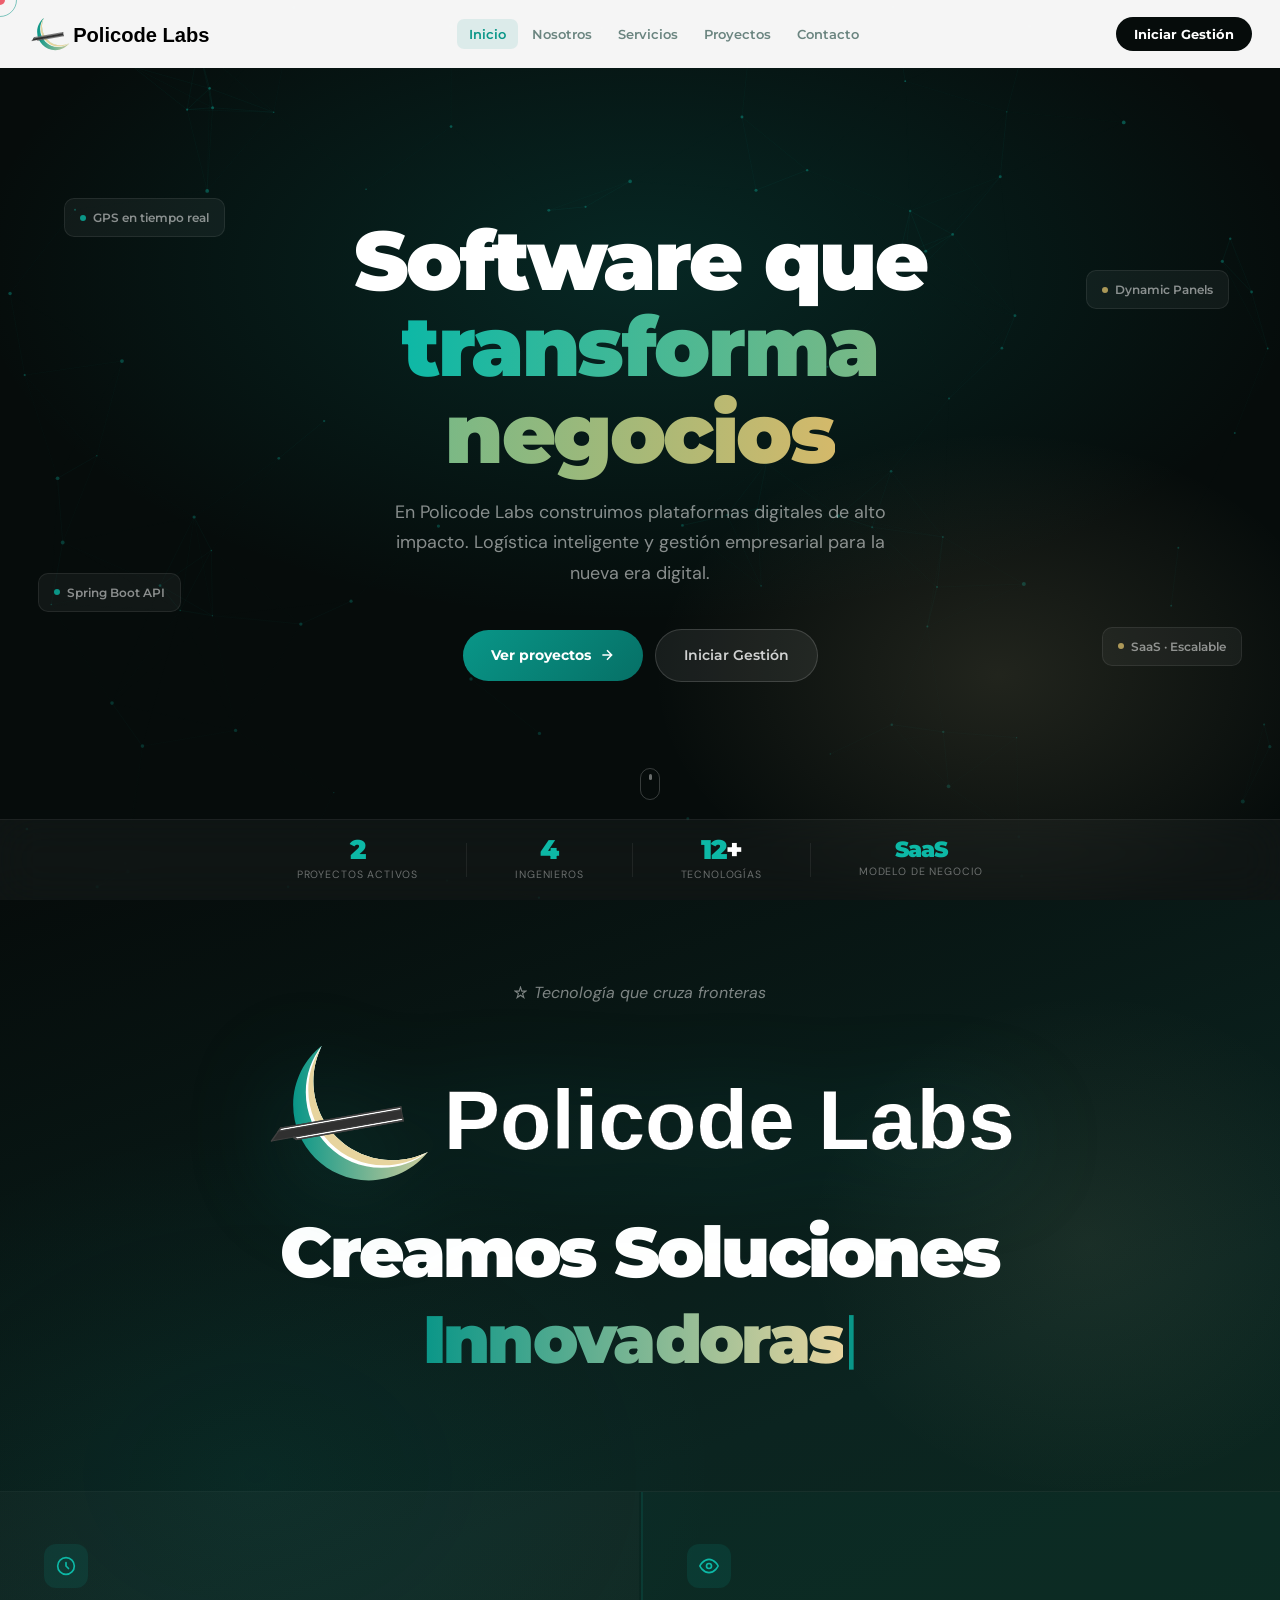
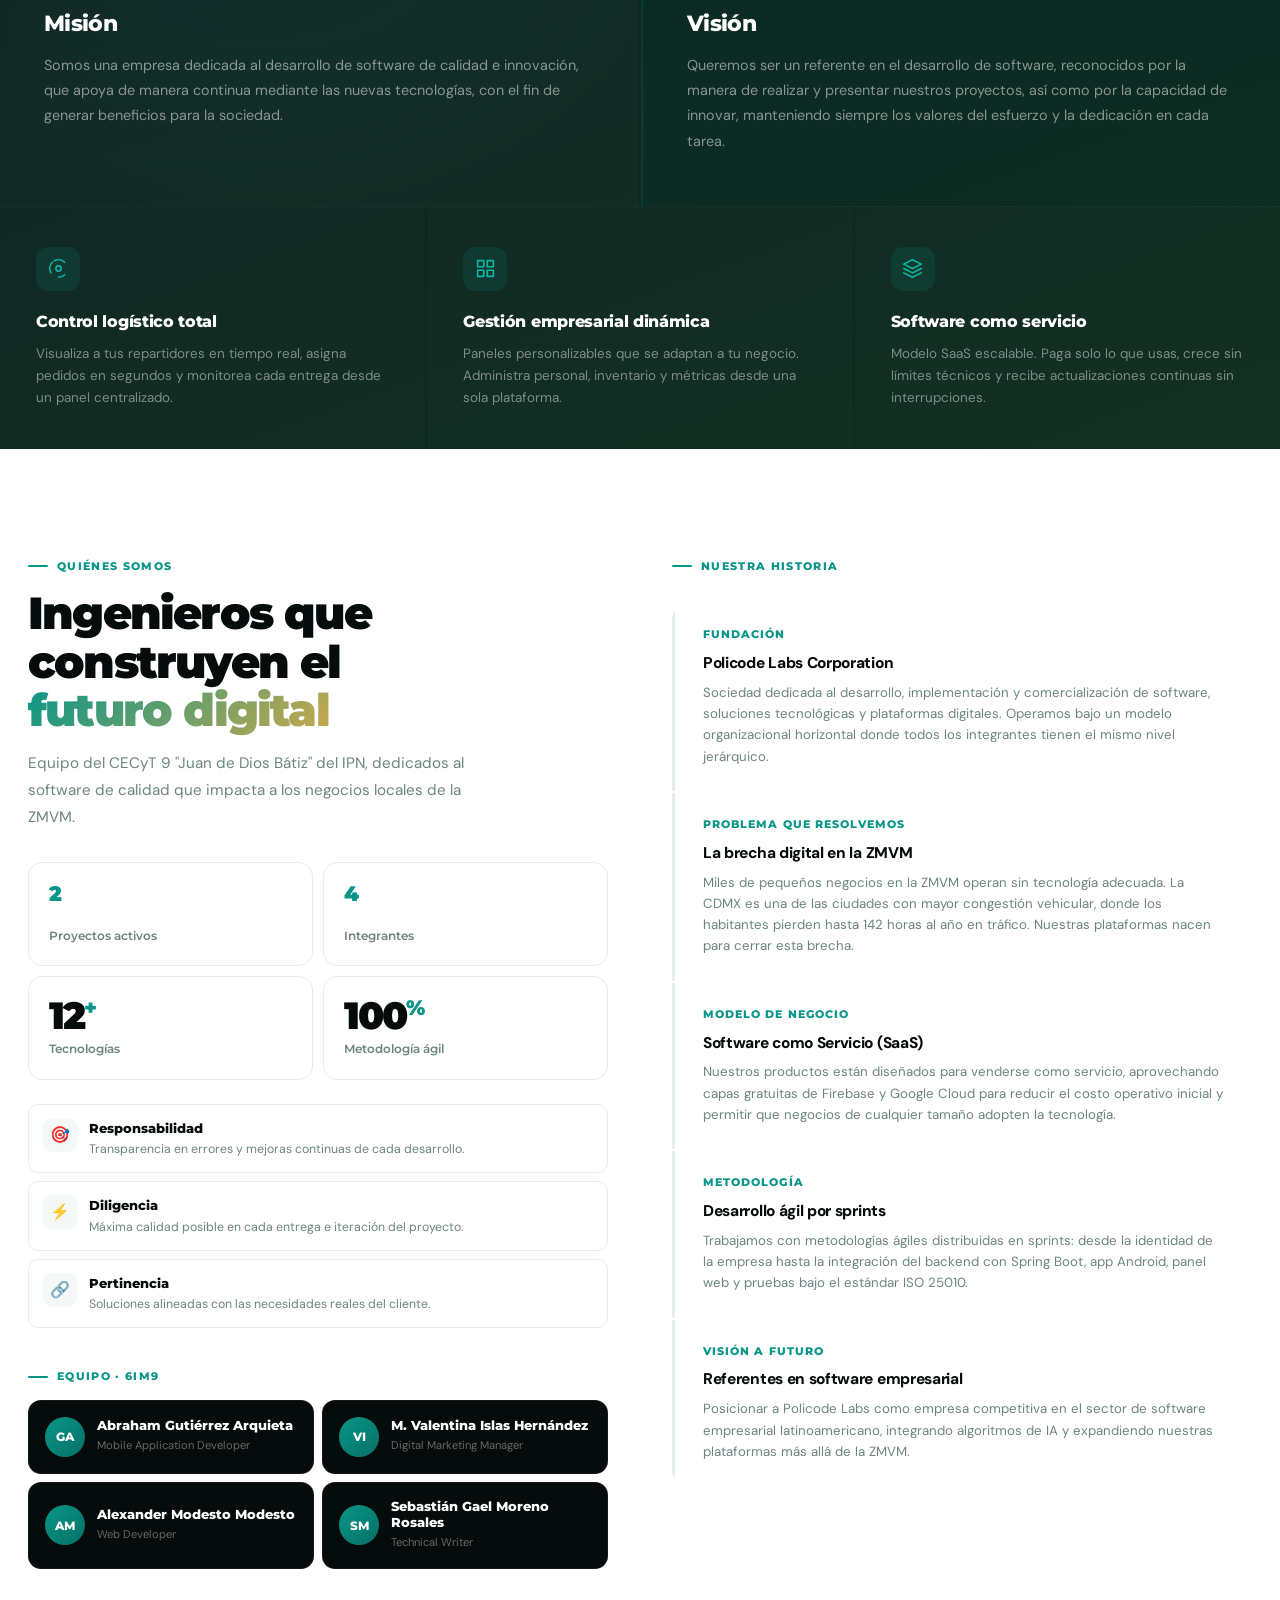
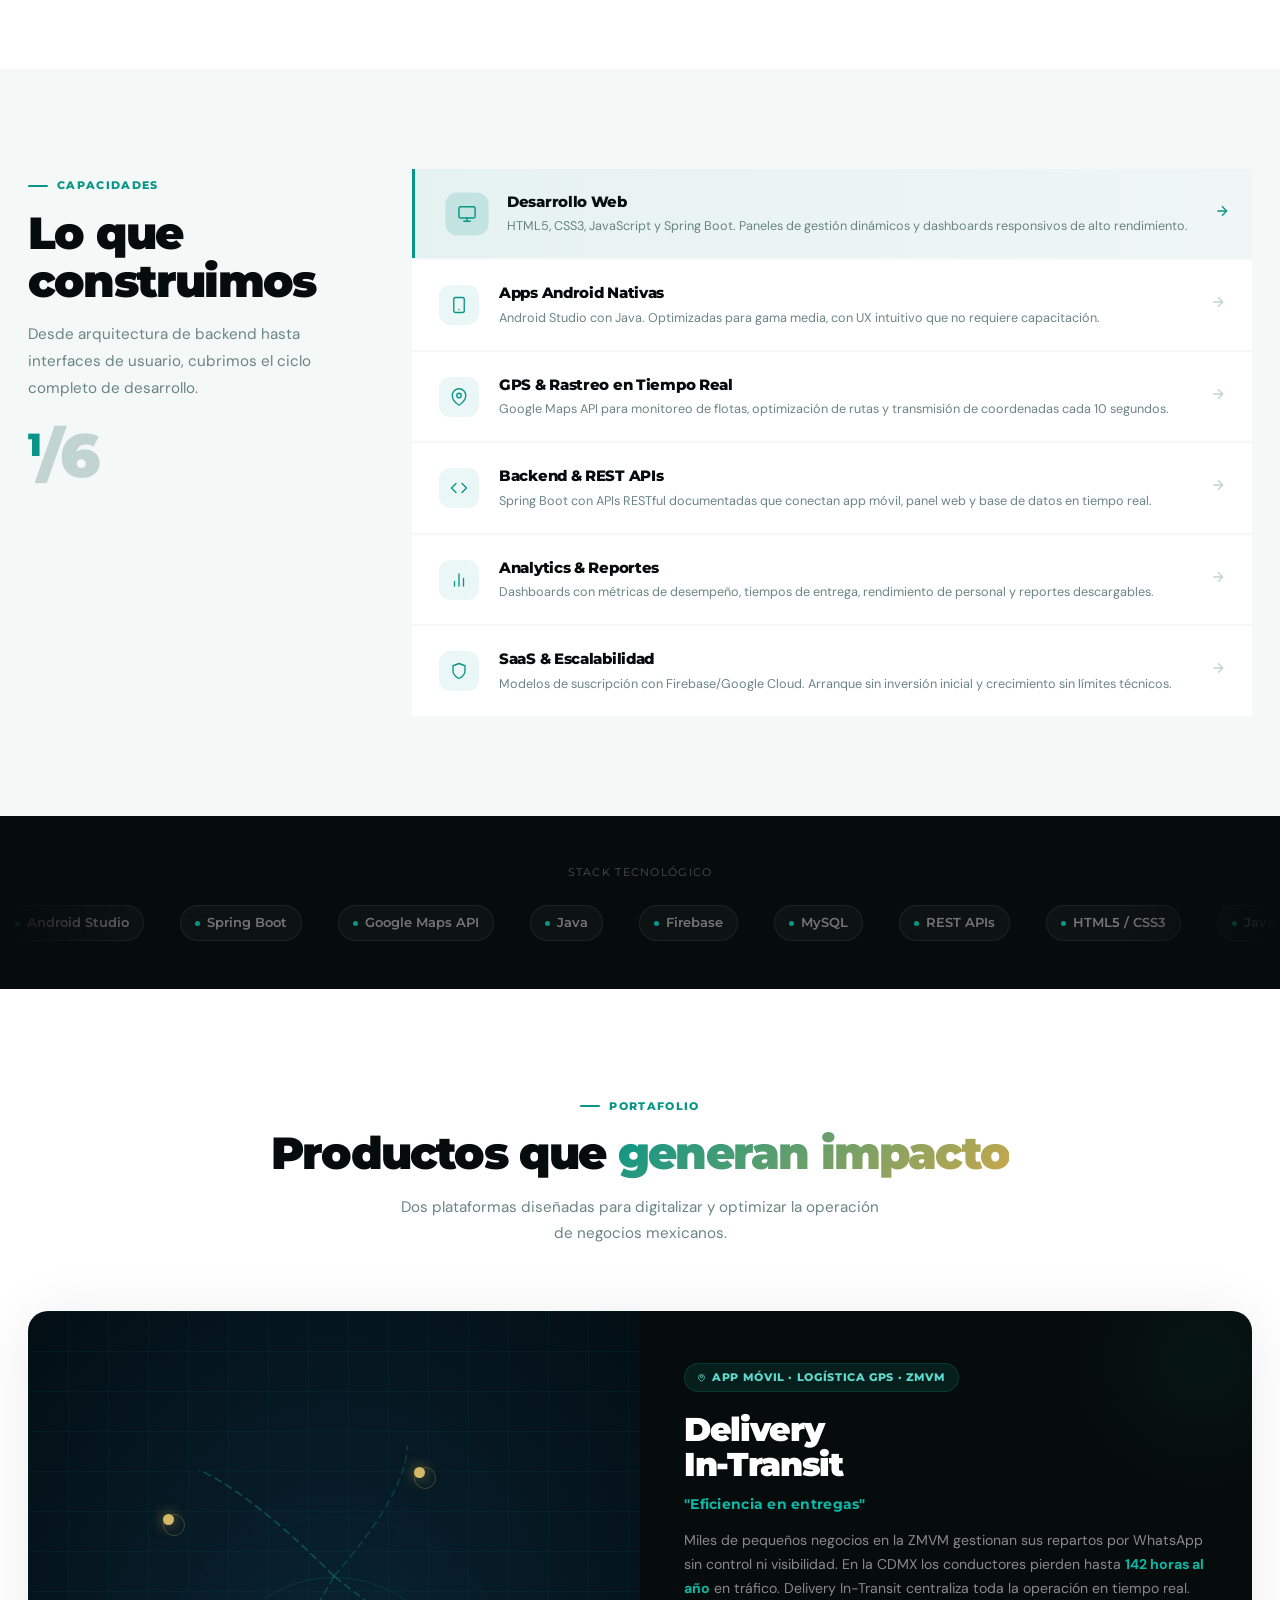
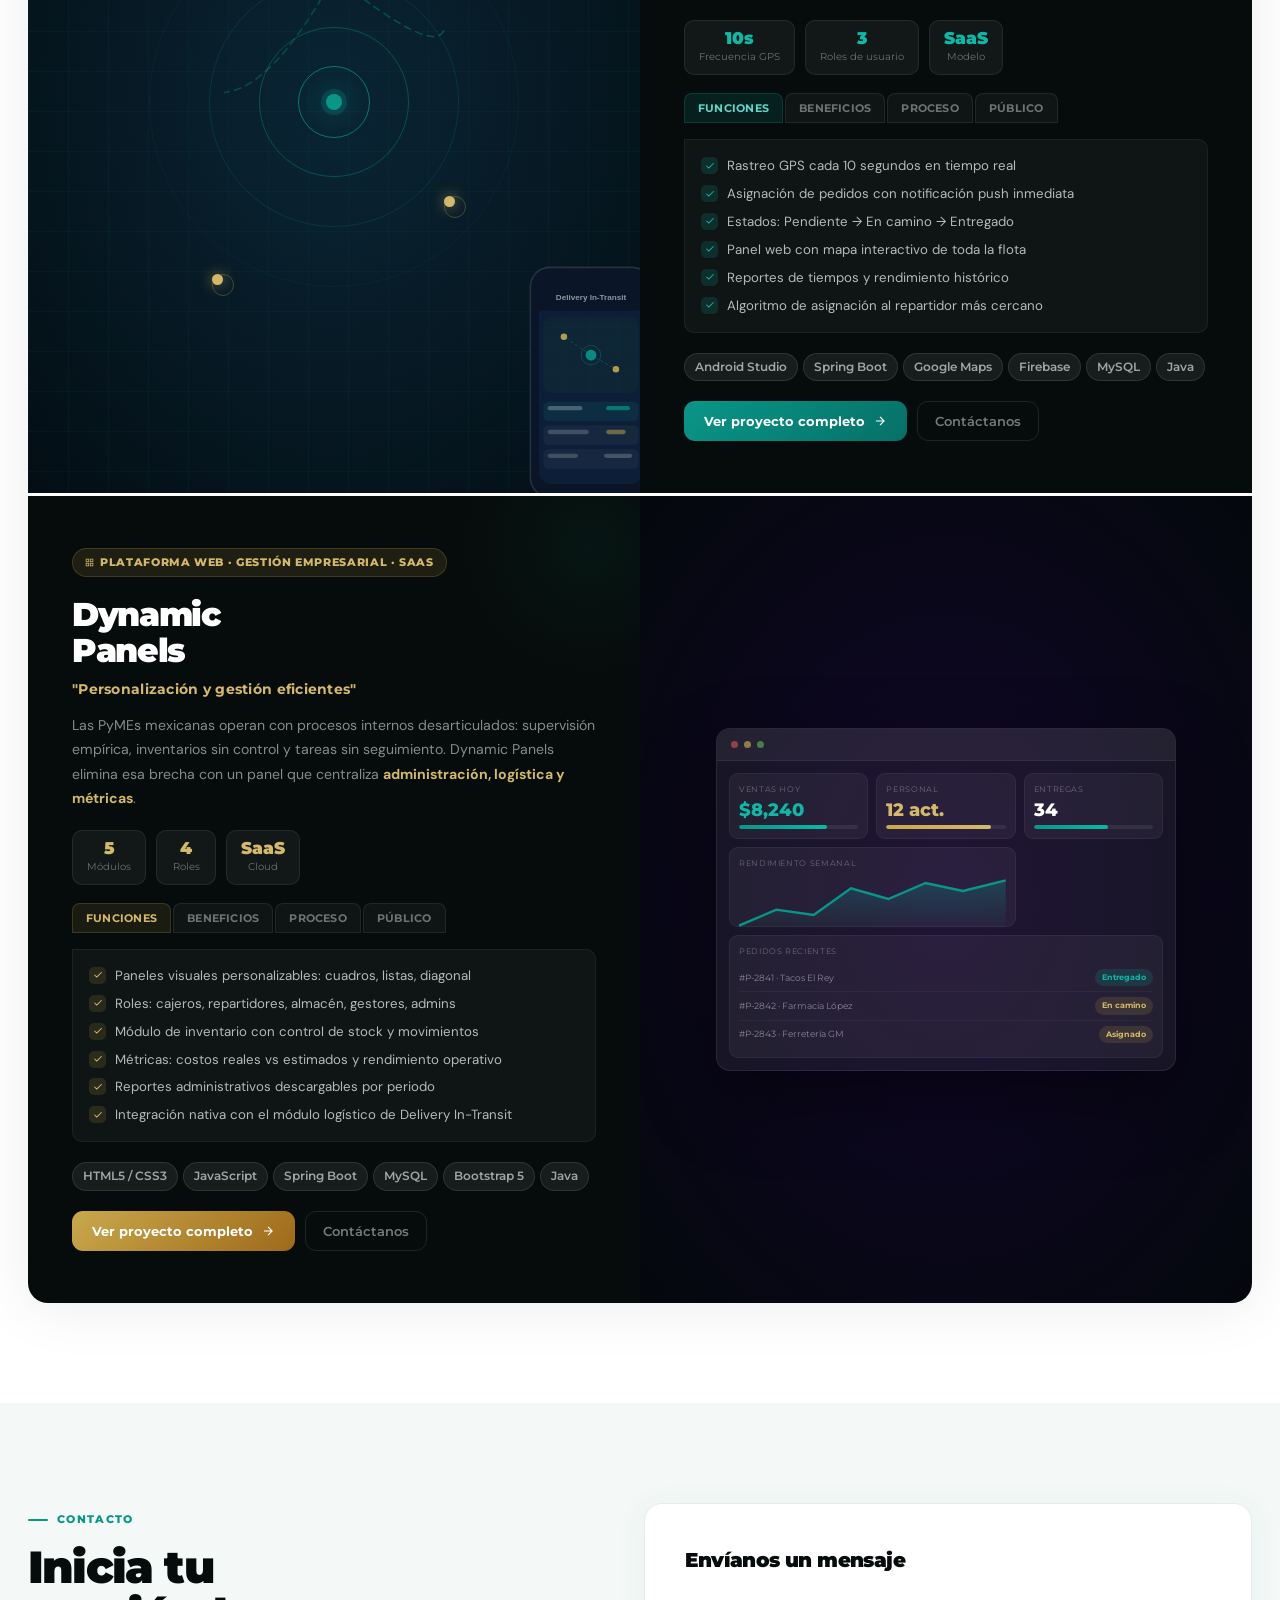
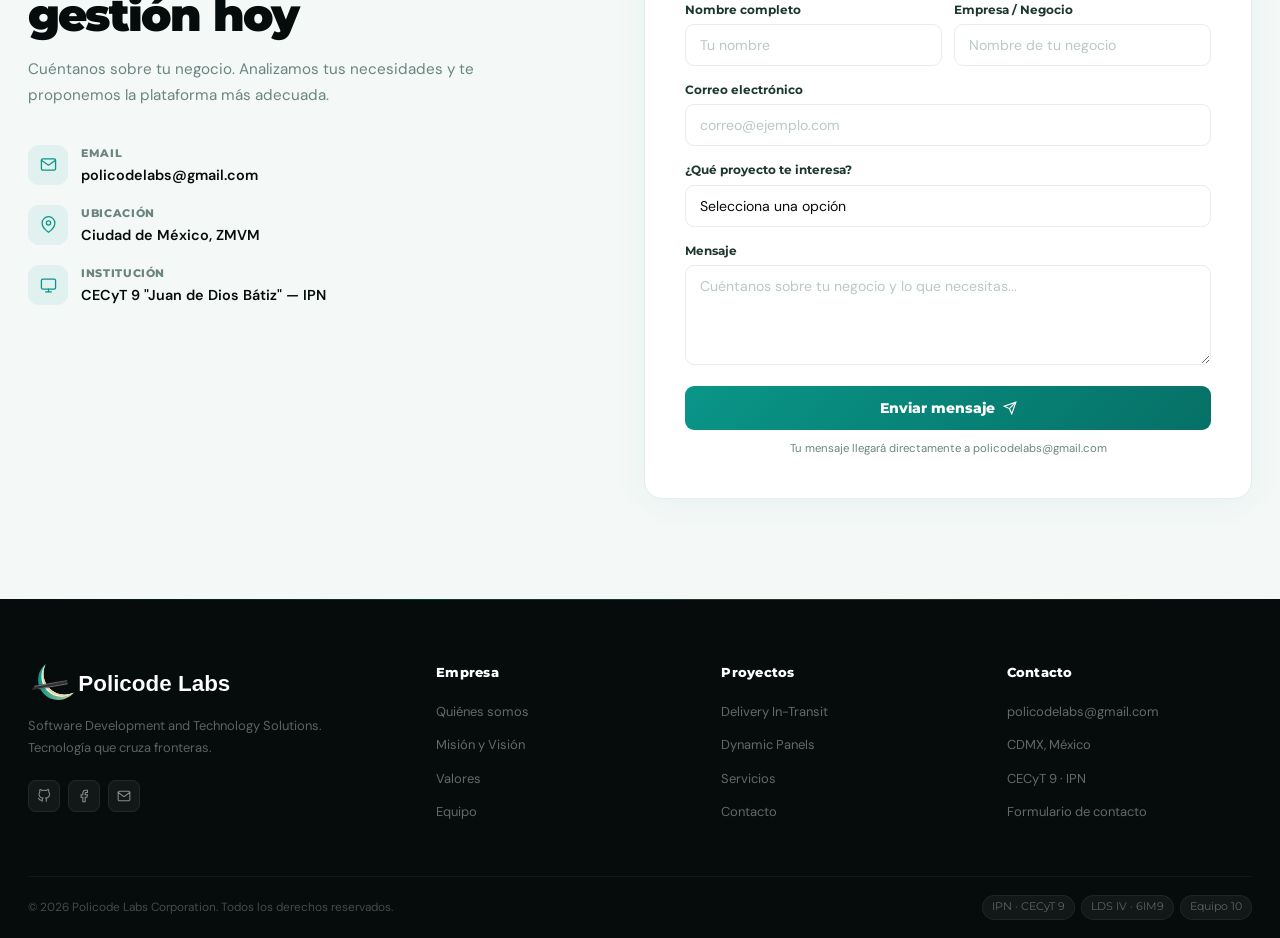
==== commit f4554f2e: "Cambios v2" ====
--- a/index.html
+++ b/index.html
@@ -4,6 +4,8 @@
   <meta charset="UTF-8">
   <meta name="viewport" content="width=device-width, initial-scale=1.0">
   <title>Policode Labs — Tecnología que cruza fronteras</title>
+  <link rel="icon" type="image/svg+xml" href="Isologo-Policode-Labs.svg">
+  <link rel="shortcut icon" href="Isologo-Policode-Labs.svg">
   <link rel="preconnect" href="https://fonts.googleapis.com">
   <link rel="preconnect" href="https://fonts.gstatic.com" crossorigin>
   <link href="https://fonts.googleapis.com/css2?family=Montserrat:wght@400;500;600;700;800;900&family=DM+Sans:opsz,wght@9..40,300;9..40,400;9..40,500;9..40,600&display=swap" rel="stylesheet">
@@ -11,18 +13,19 @@
 </head>
 <body>
 
-<!-- UI chrome -->
 <div id="progress-bar"></div>
-<div class="c-dot"  id="cdot"></div>
+<div class="c-dot" id="cdot"></div>
 <div class="c-ring" id="cring"></div>
 
-<!-- Mobile menu -->
+<!-- Mobile nav overlay -->
 <div class="mob-nav" id="mobNav">
+  <button class="mob-nav-close" id="mobClose" aria-label="Cerrar menú">✕</button>
   <a href="#inicio">Inicio</a>
   <a href="#nosotros">Nosotros</a>
   <a href="#servicios">Servicios</a>
   <a href="#proyectos">Proyectos</a>
   <a href="#contacto">Contacto</a>
+  <a href="https://policodelabs-tech.github.io/Delivery_In-Transit_web/" target="_blank" class="mob-cta">Iniciar Gestión →</a>
 </div>
 
 <!-- NAVBAR -->
@@ -32,13 +35,13 @@
       <img src="web-Logo-Policode-Labs-v1.svg" alt="Policode Labs" class="nav-logo-img">
     </a>
     <ul class="nav-links">
-      <li><a href="#inicio"    class="active">Inicio</a></li>
+      <li><a href="#inicio" class="active">Inicio</a></li>
       <li><a href="#nosotros">Nosotros</a></li>
       <li><a href="#servicios">Servicios</a></li>
       <li><a href="#proyectos">Proyectos</a></li>
       <li><a href="#contacto">Contacto</a></li>
     </ul>
-    <button class="nav-btn" onclick="window.open('https://nina256-i.github.io/delibery_web_page/','_blank')">Iniciar Gestión</button>
+    <button class="nav-btn" onclick="window.open('https://policodelabs-tech.github.io/Delivery_In-Transit_web/','_blank')">Iniciar Gestión</button>
     <button class="hamburger" id="ham" aria-label="Abrir menú">
       <span></span><span></span><span></span>
     </button>
@@ -55,27 +58,29 @@
   <div class="hf hf-3"><div class="hpill"><span class="hpill-dot"></span>Spring Boot API</div></div>
   <div class="hf hf-4"><div class="hpill"><span class="hpill-dot gold"></span>SaaS · Escalable</div></div>
 
-  <div class="hero-content">
-    <h1 class="hero-h1">Software que<span class="hl"> transforma negocios</span></h1>
-    <p class="hero-p">En Policode Labs construimos plataformas digitales de alto impacto. Logística inteligente y gestión empresarial para la nueva era digital.</p>
-    <div class="hero-btns">
-      <a href="#proyectos" class="btn-primary">
-        Ver proyectos
-        <svg viewBox="0 0 24 24"><path d="M5 12h14M12 5l7 7-7 7"/></svg>
-      </a>
-      <a href="https://dynamicpanels.com" target="_blank" class="btn-ghost">Iniciar Gestión</a>
-    </div>
-  </div>
-
-  <div class="hero-stats">
-    <div class="stats-inner">
-      <div class="stat-item"><div class="stat-num"><span class="acc" data-count="2">0</span></div><div class="stat-lbl">Proyectos activos</div></div>
-      <div class="stat-sep"></div>
-      <div class="stat-item"><div class="stat-num"><span class="acc" data-count="4">0</span></div><div class="stat-lbl">Ingenieros</div></div>
-      <div class="stat-sep"></div>
-      <div class="stat-item"><div class="stat-num"><span class="acc" data-count="12">0</span>+</div><div class="stat-lbl">Tecnologías</div></div>
-      <div class="stat-sep"></div>
-      <div class="stat-item"><div class="stat-num saas">SaaS</div><div class="stat-lbl">Modelo de negocio</div></div>
+  <div class="hero-body">
+    <div class="hero-content">
+      <h1 class="hero-h1">Software que<span class="hl"> transforma negocios</span></h1>
+      <p class="hero-p">En Policode Labs construimos plataformas digitales de alto impacto. Logística inteligente y gestión empresarial para la nueva era digital.</p>
+      <div class="hero-btns">
+        <a href="#proyectos" class="btn-primary">
+          Ver proyectos
+          <svg viewBox="0 0 24 24"><path d="M5 12h14M12 5l7 7-7 7"/></svg>
+        </a>
+        <a href="https://policodelabs-tech.github.io/Delivery_In-Transit_web/" target="_blank" class="btn-ghost">Iniciar Gestión</a>
+      </div>
+    </div>
+
+    <div class="hero-stats">
+      <div class="stats-inner">
+        <div class="stat-item"><div class="stat-num"><span class="acc" data-count="2">0</span></div><div class="stat-lbl">Proyectos activos</div></div>
+        <div class="stat-sep"></div>
+        <div class="stat-item"><div class="stat-num"><span class="acc" data-count="4">0</span></div><div class="stat-lbl">Ingenieros</div></div>
+        <div class="stat-sep"></div>
+        <div class="stat-item"><div class="stat-num"><span class="acc" data-count="12">0</span>+</div><div class="stat-lbl">Tecnologías</div></div>
+        <div class="stat-sep"></div>
+        <div class="stat-item"><div class="stat-num saas">SaaS</div><div class="stat-lbl">Modelo de negocio</div></div>
+      </div>
     </div>
   </div>
 
@@ -87,7 +92,7 @@
 
   <div class="prop-brand sr">
     <p class="prop-lema">
-      <svg width="14" height="14" viewBox="0 0 24 24" fill="none" stroke="currentColor" stroke-width="2" aria-hidden="true"><path d="M12 2l2.4 7.4H22l-6.2 4.5 2.4 7.4L12 17l-6.2 4.3 2.4-7.4L2 9.4h7.6L12 2z"/></svg>
+      <svg width="13" height="13" viewBox="0 0 24 24" fill="none" stroke="currentColor" stroke-width="2" aria-hidden="true"><path d="M12 2l2.4 7.4H22l-6.2 4.5 2.4 7.4L12 17l-6.2 4.3 2.4-7.4L2 9.4h7.6L12 2z"/></svg>
       Tecnología que cruza fronteras
     </p>
     <div class="prop-logo-wrap">
@@ -96,10 +101,6 @@
     <h2 class="prop-creamos">Creamos Soluciones</h2>
     <div class="prop-tw-wrap">
       <span class="prop-tw-text" id="twText"></span><span class="prop-tw-cursor" aria-hidden="true">|</span>
-    </div>
-    <div class="prop-ctas">
-      <button class="btn-prop-p" onclick="goTo('#proyectos')">Conocer proyectos</button>
-      <button class="btn-prop-g" onclick="window.open('https://dynamicpanels.com','_blank')">Iniciar Gestión</button>
     </div>
   </div>
 
@@ -162,10 +163,10 @@
         <div class="team-wrap">
           <div class="eyebrow" style="margin-bottom:14px">Equipo · 6IM9</div>
           <div class="team-grid">
-            <div class="tc"><div class="tc-av">GA</div><div class="tc-name">Abraham Gutiérrez Arquieta</div><div class="tc-role">Mobile Application Developer</div></div>
-            <div class="tc"><div class="tc-av">VI</div><div class="tc-name">M. Valentina Islas Hernández</div><div class="tc-role">Digital Marketing Manager</div></div>
-            <div class="tc"><div class="tc-av">AM</div><div class="tc-name">Alexander Modesto Modesto</div><div class="tc-role">Web Developer</div></div>
-            <div class="tc"><div class="tc-av">SM</div><div class="tc-name">Sebastián Gael Moreno Rosales</div><div class="tc-role">Technical Writer</div></div>
+            <div class="tc"><div class="tc-av">GA</div><div class="tc-info"><div class="tc-name">Abraham Gutiérrez Arquieta</div><div class="tc-role">Mobile Application Developer</div></div></div>
+            <div class="tc"><div class="tc-av">VI</div><div class="tc-info"><div class="tc-name">M. Valentina Islas Hernández</div><div class="tc-role">Digital Marketing Manager</div></div></div>
+            <div class="tc"><div class="tc-av">AM</div><div class="tc-info"><div class="tc-name">Alexander Modesto Modesto</div><div class="tc-role">Web Developer</div></div></div>
+            <div class="tc"><div class="tc-av">SM</div><div class="tc-info"><div class="tc-name">Sebastián Gael Moreno Rosales</div><div class="tc-role">Technical Writer</div></div></div>
           </div>
         </div>
       </div>
@@ -176,27 +177,27 @@
           <div class="ctx-item">
             <div class="ctx-num">Fundación</div>
             <div class="ctx-title">Policode Labs Corporation</div>
-            <div class="ctx-text">Sociedad dedicada al desarrollo, implementación y comercialización de software, soluciones tecnológicas y plataformas digitales orientadas a la optimización de procesos empresariales y logísticos. Operamos bajo un modelo organizacional horizontal donde todos los integrantes tienen el mismo nivel jerárquico.</div>
+            <div class="ctx-text">Sociedad dedicada al desarrollo, implementación y comercialización de software, soluciones tecnológicas y plataformas digitales. Operamos bajo un modelo organizacional horizontal donde todos los integrantes tienen el mismo nivel jerárquico.</div>
           </div>
           <div class="ctx-item">
             <div class="ctx-num">Problema que resolvemos</div>
             <div class="ctx-title">La brecha digital en la ZMVM</div>
-            <div class="ctx-text">Miles de pequeños negocios en la Zona Metropolitana del Valle de México operan sin tecnología adecuada. La CDMX es una de las ciudades con mayor congestión vehicular, donde los habitantes pierden en promedio hasta 142 horas al año en tráfico. Nuestras plataformas nacen para cerrar esta brecha tecnológica.</div>
+            <div class="ctx-text">Miles de pequeños negocios en la ZMVM operan sin tecnología adecuada. La CDMX es una de las ciudades con mayor congestión vehicular, donde los habitantes pierden hasta 142 horas al año en tráfico. Nuestras plataformas nacen para cerrar esta brecha.</div>
           </div>
           <div class="ctx-item">
             <div class="ctx-num">Modelo de negocio</div>
             <div class="ctx-title">Software como Servicio (SaaS)</div>
-            <div class="ctx-text">Nuestros productos están diseñados para venderse como servicio, asegurando escalabilidad y viabilidad a futuro. Aprovechamos capas gratuitas de Firebase y Google Cloud para reducir el costo operativo inicial, permitiendo que negocios de cualquier tamaño adopten la tecnología.</div>
+            <div class="ctx-text">Nuestros productos están diseñados para venderse como servicio, aprovechando capas gratuitas de Firebase y Google Cloud para reducir el costo operativo inicial y permitir que negocios de cualquier tamaño adopten la tecnología.</div>
           </div>
           <div class="ctx-item">
             <div class="ctx-num">Metodología</div>
             <div class="ctx-title">Desarrollo ágil por sprints</div>
-            <div class="ctx-text">Trabajamos con metodologías ágiles distribuidas en sprints: desde la identidad de la empresa hasta la integración completa del backend con Spring Boot, pasando por base de datos, app Android, panel web y plan de pruebas bajo el estándar ISO 25010.</div>
+            <div class="ctx-text">Trabajamos con metodologías ágiles distribuidas en sprints: desde la identidad de la empresa hasta la integración del backend con Spring Boot, app Android, panel web y pruebas bajo el estándar ISO 25010.</div>
           </div>
           <div class="ctx-item">
             <div class="ctx-num">Visión a futuro</div>
             <div class="ctx-title">Referentes en software empresarial</div>
-            <div class="ctx-text">Posicionar a Policode Labs como empresa competitiva en el sector de software empresarial latinoamericano, desarrollando modelos escalables mediante suscripción tecnológica, integrando algoritmos de optimización con IA y expandiendo nuestras plataformas más allá de la ZMVM.</div>
+            <div class="ctx-text">Posicionar a Policode Labs como empresa competitiva en el sector de software empresarial latinoamericano, integrando algoritmos de IA y expandiendo nuestras plataformas más allá de la ZMVM.</div>
           </div>
         </div>
       </div>
@@ -322,17 +323,17 @@
               <svg class="dit-phone" viewBox="0 0 120 220">
                 <rect x="4" y="4" width="112" height="212" rx="18" fill="#0a1628" stroke="rgba(255,255,255,.12)" stroke-width="1.5"/>
                 <rect x="12" y="16" width="96" height="188" rx="12" fill="#0d1f38"/>
-                <rect x="12" y="16" width="96" height="28"  rx="12" fill="#0a1628"/>
-                <rect x="12" y="32" width="96" height="12"  fill="#0a1628"/>
+                <rect x="12" y="16" width="96" height="28" rx="12" fill="#0a1628"/>
+                <rect x="12" y="32" width="96" height="12" fill="#0a1628"/>
                 <text x="60" y="34" fill="rgba(255,255,255,.55)" font-size="7.5" text-anchor="middle" font-family="sans-serif" font-weight="700">Delivery In-Transit</text>
                 <rect x="16" y="50" width="88" height="70" rx="8" fill="#0d2535"/>
                 <line x1="16" y1="60"  x2="104" y2="60"  stroke="rgba(9,150,136,.1)" stroke-width=".5"/>
                 <line x1="16" y1="70"  x2="104" y2="70"  stroke="rgba(9,150,136,.1)" stroke-width=".5"/>
                 <line x1="16" y1="80"  x2="104" y2="80"  stroke="rgba(9,150,136,.1)" stroke-width=".5"/>
                 <line x1="16" y1="100" x2="104" y2="100" stroke="rgba(9,150,136,.1)" stroke-width=".5"/>
-                <line x1="36" y1="50" x2="36" y2="120" stroke="rgba(9,150,136,.1)" stroke-width=".5"/>
-                <line x1="60" y1="50" x2="60" y2="120" stroke="rgba(9,150,136,.1)" stroke-width=".5"/>
-                <line x1="84" y1="50" x2="84" y2="120" stroke="rgba(9,150,136,.1)" stroke-width=".5"/>
+                <line x1="36" y1="50"  x2="36" y2="120"  stroke="rgba(9,150,136,.1)" stroke-width=".5"/>
+                <line x1="60" y1="50"  x2="60" y2="120"  stroke="rgba(9,150,136,.1)" stroke-width=".5"/>
+                <line x1="84" y1="50"  x2="84" y2="120"  stroke="rgba(9,150,136,.1)" stroke-width=".5"/>
                 <circle cx="60" cy="85" r="5" fill="#099688" opacity=".9"/>
                 <circle cx="60" cy="85" r="9" fill="none" stroke="#099688" stroke-width=".8" opacity=".4"/>
                 <circle cx="35" cy="68" r="3" fill="#c9a84c" opacity=".9"/>
@@ -356,14 +357,12 @@
           <div class="pj-tag tl"><svg width="9" height="9" viewBox="0 0 24 24" fill="none" stroke="currentColor" stroke-width="2"><circle cx="12" cy="10" r="3"/><path d="M12 22s8-4 8-10a8 8 0 0 0-16 0c0 6 8 10 8 10z"/></svg>App Móvil · Logística GPS · ZMVM</div>
           <h3 class="pj-name">Delivery<br>In-Transit</h3>
           <p class="pj-tagline">"Eficiencia en entregas"</p>
-          <p class="pj-desc">Miles de pequeños negocios en la ZMVM gestionan sus repartos por WhatsApp y llamadas, sin control ni visibilidad. En la CDMX los conductores pierden hasta <strong style="color:var(--teal-l)">142 horas al año</strong> en tráfico. Delivery In-Transit centraliza toda la operación en una app Android y un panel web en tiempo real.</p>
-
+          <p class="pj-desc">Miles de pequeños negocios en la ZMVM gestionan sus repartos por WhatsApp sin control ni visibilidad. En la CDMX los conductores pierden hasta <strong style="color:var(--teal-l)">142 horas al año</strong> en tráfico. Delivery In-Transit centraliza toda la operación en tiempo real.</p>
           <div class="pj-context-row">
             <div class="pj-ctx"><div class="pj-ctx-n">10s</div><div class="pj-ctx-l">Frecuencia GPS</div></div>
             <div class="pj-ctx"><div class="pj-ctx-n">3</div><div class="pj-ctx-l">Roles de usuario</div></div>
-            <div class="pj-ctx"><div class="pj-ctx-n">SaaS</div><div class="pj-ctx-l">Modelo de negocio</div></div>
-          </div>
-
+            <div class="pj-ctx"><div class="pj-ctx-n">SaaS</div><div class="pj-ctx-l">Modelo</div></div>
+          </div>
           <div class="pj-tabs">
             <button class="pj-tab on" onclick="switchTab('dit','funcs',this)">Funciones</button>
             <button class="pj-tab" onclick="switchTab('dit','beneficios',this)">Beneficios</button>
@@ -372,42 +371,43 @@
           </div>
           <div id="dit-funcs" class="pj-panel vis">
             <div class="feat-list">
-              <div class="feat"><div class="feat-ck"><svg viewBox="0 0 24 24"><polyline points="20 6 9 17 4 12"/></svg></div>Rastreo GPS de repartidores cada 10 segundos en tiempo real</div>
-              <div class="feat"><div class="feat-ck"><svg viewBox="0 0 24 24"><polyline points="20 6 9 17 4 12"/></svg></div>Asignación de pedidos con notificación push inmediata al repartidor</div>
-              <div class="feat"><div class="feat-ck"><svg viewBox="0 0 24 24"><polyline points="20 6 9 17 4 12"/></svg></div>Estados: Pendiente → En camino → Entregado, visibles para el dueño</div>
-              <div class="feat"><div class="feat-ck"><svg viewBox="0 0 24 24"><polyline points="20 6 9 17 4 12"/></svg></div>Algoritmo de asignación al repartidor más cercano disponible</div>
-              <div class="feat"><div class="feat-ck"><svg viewBox="0 0 24 24"><polyline points="20 6 9 17 4 12"/></svg></div>Panel web con mapa interactivo y visualización de toda la flota</div>
-              <div class="feat"><div class="feat-ck"><svg viewBox="0 0 24 24"><polyline points="20 6 9 17 4 12"/></svg></div>Reportes de tiempos y rendimiento histórico por repartidor</div>
+              <div class="feat"><div class="feat-ck"><svg viewBox="0 0 24 24"><polyline points="20 6 9 17 4 12"/></svg></div>Rastreo GPS cada 10 segundos en tiempo real</div>
+              <div class="feat"><div class="feat-ck"><svg viewBox="0 0 24 24"><polyline points="20 6 9 17 4 12"/></svg></div>Asignación de pedidos con notificación push inmediata</div>
+              <div class="feat"><div class="feat-ck"><svg viewBox="0 0 24 24"><polyline points="20 6 9 17 4 12"/></svg></div>Estados: Pendiente → En camino → Entregado</div>
+              <div class="feat"><div class="feat-ck"><svg viewBox="0 0 24 24"><polyline points="20 6 9 17 4 12"/></svg></div>Panel web con mapa interactivo de toda la flota</div>
+              <div class="feat"><div class="feat-ck"><svg viewBox="0 0 24 24"><polyline points="20 6 9 17 4 12"/></svg></div>Reportes de tiempos y rendimiento histórico</div>
+              <div class="feat"><div class="feat-ck"><svg viewBox="0 0 24 24"><polyline points="20 6 9 17 4 12"/></svg></div>Algoritmo de asignación al repartidor más cercano</div>
             </div>
           </div>
           <div id="dit-beneficios" class="pj-panel">
             <div class="ben-grid">
-              <div class="ben"><div class="ben-title">Optimización de rutas</div><div class="ben-desc">Reduce tiempos de entrega y consumo de combustible; contrarresta los 142 hrs/año perdidas en tráfico CDMX.</div></div>
-              <div class="ben"><div class="ben-title">Control total</div><div class="ben-desc">Visibilidad completa de la flota en tiempo real, sin llamadas ni mensajes informales.</div></div>
-              <div class="ben"><div class="ben-title">Mayor seguridad</div><div class="ben-desc">Registro digital de cada movimiento; reduce el riesgo de robo y pérdida de mercancía.</div></div>
-              <div class="ben"><div class="ben-title">Arranque sin inversión</div><div class="ben-desc">Modelo SaaS sobre Firebase/Google Cloud. Los negocios ya tienen smartphones y vehículos.</div></div>
+              <div class="ben"><div class="ben-title">Optimización de rutas</div><div class="ben-desc">Reduce tiempos y combustible; contrarresta las 142 hrs/año en tráfico CDMX.</div></div>
+              <div class="ben"><div class="ben-title">Control total</div><div class="ben-desc">Visibilidad completa de la flota en tiempo real, sin llamadas informales.</div></div>
+              <div class="ben"><div class="ben-title">Mayor seguridad</div><div class="ben-desc">Registro digital de cada movimiento; reduce el riesgo de robo de mercancía.</div></div>
+              <div class="ben"><div class="ben-title">Arranque sin inversión</div><div class="ben-desc">SaaS sobre Firebase/Google Cloud. Los negocios ya tienen smartphones.</div></div>
             </div>
           </div>
           <div id="dit-proceso" class="pj-panel">
             <div class="pj-flow">
               <div class="pj-step"><div class="pj-step-n">1</div><div><strong>Entrada</strong> — El negocio recibe el pedido por sus canales habituales.</div></div>
-              <div class="pj-step"><div class="pj-step-n">2</div><div><strong>Asignación</strong> — El administrador registra el pedido y selecciona el repartidor más cercano.</div></div>
-              <div class="pj-step"><div class="pj-step-n">3</div><div><strong>Notificación</strong> — Push en la app del repartidor con datos del cliente y ruta GPS optimizada.</div></div>
-              <div class="pj-step"><div class="pj-step-n">4</div><div><strong>Seguimiento</strong> — Transmisión de coordenadas cada 10 s; el dueño sigue al repartidor en el mapa.</div></div>
+              <div class="pj-step"><div class="pj-step-n">2</div><div><strong>Asignación</strong> — El admin registra el pedido y selecciona al repartidor más cercano.</div></div>
+              <div class="pj-step"><div class="pj-step-n">3</div><div><strong>Notificación</strong> — Push en la app con datos del cliente y ruta GPS optimizada.</div></div>
+              <div class="pj-step"><div class="pj-step-n">4</div><div><strong>Seguimiento</strong> — Coordenadas cada 10 s; el dueño sigue al repartidor en el mapa.</div></div>
               <div class="pj-step"><div class="pj-step-n">5</div><div><strong>Cierre</strong> — El repartidor marca "Entregado"; la base de datos se actualiza automáticamente.</div></div>
             </div>
           </div>
           <div id="dit-publico" class="pj-panel">
             <div class="feat-list">
-              <div class="feat"><div class="feat-ck"><svg viewBox="0 0 24 24"><polyline points="20 6 9 17 4 12"/></svg></div>Restaurantes, farmacias y tiendas con reparto propio en la ZMVM</div>
-              <div class="feat"><div class="feat-ck"><svg viewBox="0 0 24 24"><polyline points="20 6 9 17 4 12"/></svg></div>PyMEs que quieren dejar de usar WhatsApp para coordinar entregas</div>
-              <div class="feat"><div class="feat-ck"><svg viewBox="0 0 24 24"><polyline points="20 6 9 17 4 12"/></svg></div>Refaccionarias y comercios electrónicos con envíos rápidos y trazables</div>
-              <div class="feat"><div class="feat-ck"><svg viewBox="0 0 24 24"><polyline points="20 6 9 17 4 12"/></svg></div>Negocios que evitan pagar altas comisiones a plataformas externas</div>
+              <div class="feat"><div class="feat-ck"><svg viewBox="0 0 24 24"><polyline points="20 6 9 17 4 12"/></svg></div>Restaurantes, farmacias y tiendas con reparto propio</div>
+              <div class="feat"><div class="feat-ck"><svg viewBox="0 0 24 24"><polyline points="20 6 9 17 4 12"/></svg></div>PyMEs que coordinan repartos por WhatsApp o llamadas</div>
+              <div class="feat"><div class="feat-ck"><svg viewBox="0 0 24 24"><polyline points="20 6 9 17 4 12"/></svg></div>Comercios electrónicos con envíos rápidos y trazables</div>
+              <div class="feat"><div class="feat-ck"><svg viewBox="0 0 24 24"><polyline points="20 6 9 17 4 12"/></svg></div>Negocios que evitan altas comisiones de plataformas externas</div>
             </div>
           </div>
           <div class="pj-stack">
             <span class="stack-chip">Android Studio</span><span class="stack-chip">Spring Boot</span>
-            <span class="stack-chip">Google Maps</span><span class="stack-chip">Firebase</span><span class="stack-chip">MySQL</span><span class="stack-chip">Java</span>
+            <span class="stack-chip">Google Maps</span><span class="stack-chip">Firebase</span>
+            <span class="stack-chip">MySQL</span><span class="stack-chip">Java</span>
           </div>
           <div class="pj-btns">
             <button class="btn-pj-main tl" onclick="openModal('dit')">Ver proyecto completo<svg viewBox="0 0 24 24"><path d="M5 12h14M12 5l7 7-7 7"/></svg></button>
@@ -439,7 +439,6 @@
                         <defs><linearGradient id="sg" x1="0" y1="0" x2="0" y2="1"><stop offset="0%" stop-color="#099688" stop-opacity=".3"/><stop offset="100%" stop-color="#099688" stop-opacity="0"/></linearGradient></defs>
                         <path d="M0 38 L28 26 L56 30 L84 10 L112 18 L140 6 L168 12 L200 4 L200 42 L0 42 Z" fill="url(#sg)"/>
                         <path d="M0 38 L28 26 L56 30 L84 10 L112 18 L140 6 L168 12 L200 4" fill="none" stroke="#099688" stroke-width="1.8"/>
-                        <path d="M0 40 L28 36 L56 38 L84 26 L112 32 L140 20 L168 26 L200 18" fill="none" stroke="rgba(201,168,76,.4)" stroke-width="1" stroke-dasharray="3 2"/>
                       </svg>
                     </div>
                   </div>
@@ -460,14 +459,12 @@
           <div class="pj-tag gd"><svg width="9" height="9" viewBox="0 0 24 24" fill="none" stroke="currentColor" stroke-width="2"><rect x="3" y="3" width="7" height="7"/><rect x="14" y="3" width="7" height="7"/><rect x="3" y="14" width="7" height="7"/><rect x="14" y="14" width="7" height="7"/></svg>Plataforma Web · Gestión Empresarial · SaaS</div>
           <h3 class="pj-name">Dynamic<br>Panels</h3>
           <p class="pj-tagline gd">"Personalización y gestión eficientes"</p>
-          <p class="pj-desc">Las PyMEs mexicanas operan con procesos internos desarticulados: supervisión empírica, inventarios sin control y tareas sin seguimiento. Dynamic Panels elimina esa brecha con un panel de control dinámico que centraliza <strong style="color:var(--gold-s)">administración, logística y métricas</strong> en un solo lugar.</p>
-
+          <p class="pj-desc">Las PyMEs mexicanas operan con procesos internos desarticulados: supervisión empírica, inventarios sin control y tareas sin seguimiento. Dynamic Panels elimina esa brecha con un panel que centraliza <strong style="color:var(--gold-s)">administración, logística y métricas</strong>.</p>
           <div class="pj-context-row">
-            <div class="pj-ctx gd"><div class="pj-ctx-n gd">5</div><div class="pj-ctx-l">Módulos integrados</div></div>
-            <div class="pj-ctx gd"><div class="pj-ctx-n gd">4</div><div class="pj-ctx-l">Roles de usuario</div></div>
-            <div class="pj-ctx gd"><div class="pj-ctx-n gd">SaaS</div><div class="pj-ctx-l">Escalabilidad cloud</div></div>
-          </div>
-
+            <div class="pj-ctx gd"><div class="pj-ctx-n gd">5</div><div class="pj-ctx-l">Módulos</div></div>
+            <div class="pj-ctx gd"><div class="pj-ctx-n gd">4</div><div class="pj-ctx-l">Roles</div></div>
+            <div class="pj-ctx gd"><div class="pj-ctx-n gd">SaaS</div><div class="pj-ctx-l">Cloud</div></div>
+          </div>
           <div class="pj-tabs">
             <button class="pj-tab on-g on" onclick="switchTab('dp','funcs',this,'on-g')">Funciones</button>
             <button class="pj-tab"          onclick="switchTab('dp','beneficios',this,'on-g')">Beneficios</button>
@@ -476,42 +473,43 @@
           </div>
           <div id="dp-funcs" class="pj-panel vis">
             <div class="feat-list">
-              <div class="feat"><div class="feat-ck g"><svg viewBox="0 0 24 24"><polyline points="20 6 9 17 4 12"/></svg></div>Paneles visuales personalizables: cuadros, listas, diagonal, vertical</div>
-              <div class="feat"><div class="feat-ck g"><svg viewBox="0 0 24 24"><polyline points="20 6 9 17 4 12"/></svg></div>Roles: cajeros, repartidores, almacenadores, gestores junior y admins</div>
-              <div class="feat"><div class="feat-ck g"><svg viewBox="0 0 24 24"><polyline points="20 6 9 17 4 12"/></svg></div>Módulo de inventario con registro de movimientos y control de stock</div>
-              <div class="feat"><div class="feat-ck g"><svg viewBox="0 0 24 24"><polyline points="20 6 9 17 4 12"/></svg></div>Métricas: costos reales vs estimados, tiempos y rendimiento operativo</div>
+              <div class="feat"><div class="feat-ck g"><svg viewBox="0 0 24 24"><polyline points="20 6 9 17 4 12"/></svg></div>Paneles visuales personalizables: cuadros, listas, diagonal</div>
+              <div class="feat"><div class="feat-ck g"><svg viewBox="0 0 24 24"><polyline points="20 6 9 17 4 12"/></svg></div>Roles: cajeros, repartidores, almacén, gestores, admins</div>
+              <div class="feat"><div class="feat-ck g"><svg viewBox="0 0 24 24"><polyline points="20 6 9 17 4 12"/></svg></div>Módulo de inventario con control de stock y movimientos</div>
+              <div class="feat"><div class="feat-ck g"><svg viewBox="0 0 24 24"><polyline points="20 6 9 17 4 12"/></svg></div>Métricas: costos reales vs estimados y rendimiento operativo</div>
               <div class="feat"><div class="feat-ck g"><svg viewBox="0 0 24 24"><polyline points="20 6 9 17 4 12"/></svg></div>Reportes administrativos descargables por periodo</div>
               <div class="feat"><div class="feat-ck g"><svg viewBox="0 0 24 24"><polyline points="20 6 9 17 4 12"/></svg></div>Integración nativa con el módulo logístico de Delivery In-Transit</div>
             </div>
           </div>
           <div id="dp-beneficios" class="pj-panel">
             <div class="ben-grid">
-              <div class="ben"><div class="ben-title">Elimina fugas financieras</div><div class="ben-desc">Registra gastos y movimientos que antes quedaban fuera del radar del dueño.</div></div>
-              <div class="ben"><div class="ben-title">Sin cuellos de botella</div><div class="ben-desc">Asignación de tareas desde el panel central; cero desorganización de personal.</div></div>
-              <div class="ben"><div class="ben-title">Datos accionables</div><div class="ben-desc">Tableros visuales y reportes para decisiones basadas en métricas reales.</div></div>
-              <div class="ben"><div class="ben-title">Profesionalización</div><div class="ben-desc">Imagen de negocio tecnificado sin pagar consultoras externas costosas.</div></div>
+              <div class="ben"><div class="ben-title">Elimina fugas financieras</div><div class="ben-desc">Registra gastos y movimientos fuera del radar del dueño.</div></div>
+              <div class="ben"><div class="ben-title">Sin cuellos de botella</div><div class="ben-desc">Asignación de tareas desde el panel; cero desorganización.</div></div>
+              <div class="ben"><div class="ben-title">Datos accionables</div><div class="ben-desc">Tableros visuales y reportes para decisiones basadas en métricas.</div></div>
+              <div class="ben"><div class="ben-title">Profesionalización</div><div class="ben-desc">Imagen de negocio tecnificado sin pagar consultoras externas.</div></div>
             </div>
           </div>
           <div id="dp-proceso" class="pj-panel">
             <div class="pj-flow gd">
-              <div class="pj-step gd"><div class="pj-step-n gd">1</div><div><strong>Configuración</strong> — El negocio define parámetros operativos y registra al equipo con roles.</div></div>
-              <div class="pj-step gd"><div class="pj-step-n gd">2</div><div><strong>Planificación</strong> — El administrador distribuye cargas de trabajo y objetivos desde el panel.</div></div>
+              <div class="pj-step gd"><div class="pj-step-n gd">1</div><div><strong>Configuración</strong> — Define parámetros operativos y da de alta al equipo con roles.</div></div>
+              <div class="pj-step gd"><div class="pj-step-n gd">2</div><div><strong>Planificación</strong> — Distribuye cargas de trabajo y objetivos desde el panel central.</div></div>
               <div class="pj-step gd"><div class="pj-step-n gd">3</div><div><strong>Ejecución</strong> — El personal actualiza el avance de sus tareas en la plataforma.</div></div>
               <div class="pj-step gd"><div class="pj-step-n gd">4</div><div><strong>Análisis</strong> — El sistema presenta tableros visuales de rendimiento en tiempo real.</div></div>
-              <div class="pj-step gd"><div class="pj-step-n gd">5</div><div><strong>Optimización</strong> — El dueño descarga reportes y ajusta procesos para maximizar rentabilidad.</div></div>
+              <div class="pj-step gd"><div class="pj-step-n gd">5</div><div><strong>Optimización</strong> — Descarga reportes y ajusta procesos para maximizar rentabilidad.</div></div>
             </div>
           </div>
           <div id="dp-publico" class="pj-panel">
             <div class="feat-list">
-              <div class="feat"><div class="feat-ck g"><svg viewBox="0 0 24 24"><polyline points="20 6 9 17 4 12"/></svg></div>Talleres, boutiques y clínicas locales con flujo constante de personal</div>
+              <div class="feat"><div class="feat-ck g"><svg viewBox="0 0 24 24"><polyline points="20 6 9 17 4 12"/></svg></div>Talleres, boutiques y clínicas con flujo constante de personal</div>
               <div class="feat"><div class="feat-ck g"><svg viewBox="0 0 24 24"><polyline points="20 6 9 17 4 12"/></svg></div>Negocios de comida y delivery con múltiples áreas operativas</div>
-              <div class="feat"><div class="feat-ck g"><svg viewBox="0 0 24 24"><polyline points="20 6 9 17 4 12"/></svg></div>Empresas que profesionalizan su gestión sin altos costos de consultoría</div>
+              <div class="feat"><div class="feat-ck g"><svg viewBox="0 0 24 24"><polyline points="20 6 9 17 4 12"/></svg></div>Empresas que profesionalizan su gestión sin costos de consultoría</div>
               <div class="feat"><div class="feat-ck g"><svg viewBox="0 0 24 24"><polyline points="20 6 9 17 4 12"/></svg></div>PyMEs en crecimiento que necesitan escalar su operación interna</div>
             </div>
           </div>
           <div class="pj-stack">
             <span class="stack-chip">HTML5 / CSS3</span><span class="stack-chip">JavaScript</span>
-            <span class="stack-chip">Spring Boot</span><span class="stack-chip">MySQL</span><span class="stack-chip">Bootstrap 5</span><span class="stack-chip">Java</span>
+            <span class="stack-chip">Spring Boot</span><span class="stack-chip">MySQL</span>
+            <span class="stack-chip">Bootstrap 5</span><span class="stack-chip">Java</span>
           </div>
           <div class="pj-btns">
             <button class="btn-pj-main gd" onclick="openModal('dp')">Ver proyecto completo<svg viewBox="0 0 24 24"><path d="M5 12h14M12 5l7 7-7 7"/></svg></button>
@@ -553,16 +551,16 @@
         <div class="m-feat-list">
           <div class="m-feat"><svg viewBox="0 0 24 24"><polyline points="20 6 9 17 4 12"/></svg>Registro de negocios, vehículos y repartidores con roles diferenciados</div>
           <div class="m-feat"><svg viewBox="0 0 24 24"><polyline points="20 6 9 17 4 12"/></svg>Asignación automática al repartidor más cercano o disponible</div>
-          <div class="m-feat"><svg viewBox="0 0 24 24"><polyline points="20 6 9 17 4 12"/></svg>Sistema de mapas interactivos con GPS en tiempo real para el dueño</div>
+          <div class="m-feat"><svg viewBox="0 0 24 24"><polyline points="20 6 9 17 4 12"/></svg>Mapas interactivos con GPS en tiempo real para el administrador</div>
           <div class="m-feat"><svg viewBox="0 0 24 24"><polyline points="20 6 9 17 4 12"/></svg>Algoritmos de optimización de rutas (vecino más cercano)</div>
-          <div class="m-feat"><svg viewBox="0 0 24 24"><polyline points="20 6 9 17 4 12"/></svg>Panel de control con métricas: costos, tiempos, rendimiento por repartidor</div>
+          <div class="m-feat"><svg viewBox="0 0 24 24"><polyline points="20 6 9 17 4 12"/></svg>Panel con métricas: costos, tiempos y rendimiento por repartidor</div>
           <div class="m-feat"><svg viewBox="0 0 24 24"><polyline points="20 6 9 17 4 12"/></svg>Notificaciones push para clientes y repartidores</div>
           <div class="m-feat"><svg viewBox="0 0 24 24"><polyline points="20 6 9 17 4 12"/></svg>Integración con pasarelas de pago y facturación digital (futuro)</div>
         </div>
       </div>
       <div>
         <p class="m-sec-h">Visión a futuro</p>
-        <p class="m-body-text">Ser la solución de referencia en logística y transporte, liderando un cambio hacia sistemas de movilidad más inteligentes. Delivery In-Transit aspira a convertirse en el puente entre empresas, conductores y clientes, asegurando que cada entrega llegue siempre rápido, seguro y confiable.</p>
+        <p class="m-body-text">Ser la solución de referencia en logística y transporte, liderando un cambio hacia sistemas de movilidad más inteligentes. Delivery In-Transit aspira a convertirse en el puente entre empresas, conductores y clientes, asegurando que cada entrega llegue rápido, seguro y confiable.</p>
         <p class="m-sec-h" style="margin-top:24px">Stack técnico</p>
         <div class="m-tech-chips">
           <span class="m-tech">Android Studio</span><span class="m-tech">Java</span>
@@ -575,7 +573,7 @@
     </div>
     <div class="modal-foot">
       <p>¿Te interesa Delivery In-Transit?</p>
-      <button class="btn-modal-cta t" onclick="closeModal('dit');window.open('https://dynamicpanels.com','_blank')">Iniciar Gestión<svg viewBox="0 0 24 24"><line x1="22" y1="2" x2="11" y2="13"/><polygon points="22 2 15 22 11 13 2 9 22 2"/></svg></button>
+      <button class="btn-modal-cta t" onclick="closeModal('dit');window.open('https://policodelabs-tech.github.io/Delivery_In-Transit_web/','_blank')">Iniciar Gestión<svg viewBox="0 0 24 24"><line x1="22" y1="2" x2="11" y2="13"/><polygon points="22 2 15 22 11 13 2 9 22 2"/></svg></button>
     </div>
   </div>
 </div>
@@ -617,7 +615,7 @@
         <div class="m-feat-list">
           <div class="m-feat"><svg viewBox="0 0 24 24" stroke="#d4b96a"><polyline points="20 6 9 17 4 12"/></svg>Registro y gestión de usuarios con roles y permisos personalizados</div>
           <div class="m-feat"><svg viewBox="0 0 24 24" stroke="#d4b96a"><polyline points="20 6 9 17 4 12"/></svg>Paneles visuales configurables: cuadros, diagonales, listas, verticales</div>
-          <div class="m-feat"><svg viewBox="0 0 24 24" stroke="#d4b96a"><polyline points="20 6 9 17 4 12"/></svg>Asignación automática de pedidos al vehículo más cercano disponible</div>
+          <div class="m-feat"><svg viewBox="0 0 24 24" stroke="#d4b96a"><polyline points="20 6 9 17 4 12"/></svg>Asignación automática de pedidos al vehículo más cercano</div>
           <div class="m-feat"><svg viewBox="0 0 24 24" stroke="#d4b96a"><polyline points="20 6 9 17 4 12"/></svg>Mapas interactivos con monitoreo GPS en tiempo real</div>
           <div class="m-feat"><svg viewBox="0 0 24 24" stroke="#d4b96a"><polyline points="20 6 9 17 4 12"/></svg>Panel con métricas: costos, tiempos estimados vs reales, rendimiento</div>
           <div class="m-feat"><svg viewBox="0 0 24 24" stroke="#d4b96a"><polyline points="20 6 9 17 4 12"/></svg>Reportes analíticos descargables y modelo de suscripción escalable</div>
@@ -625,7 +623,7 @@
       </div>
       <div>
         <p class="m-sec-h">Visión a futuro</p>
-        <p class="m-body-text">Convertirse en el tablero de control predilecto para las PyMEs mexicanas, siendo reconocidos por adaptabilidad y modernidad. Dynamic Panels aspira a democratizar el acceso a la gestión empresarial de alto nivel para cualquier tipo de negocio, sin importar su tamaño.</p>
+        <p class="m-body-text">Convertirse en el tablero de control predilecto para las PyMEs mexicanas, siendo reconocidos por adaptabilidad y modernidad. Dynamic Panels aspira a democratizar el acceso a la gestión empresarial de alto nivel para cualquier tipo de negocio.</p>
         <p class="m-sec-h" style="margin-top:24px">Stack técnico</p>
         <div class="m-tech-chips">
           <span class="m-tech">HTML5</span><span class="m-tech">CSS3</span>
@@ -638,14 +636,13 @@
     </div>
     <div class="modal-foot">
       <p>¿Te interesa Dynamic Panels?</p>
-      <button class="btn-modal-cta gold" onclick="closeModal('dp');window.open('https://dynamicpanels.com','_blank')">Iniciar Gestión<svg viewBox="0 0 24 24"><line x1="22" y1="2" x2="11" y2="13"/><polygon points="22 2 15 22 11 13 2 9 22 2"/></svg></button>
+      <button class="btn-modal-cta gold" onclick="closeModal('dp');window.open('https://policodelabs-tech.github.io/Delivery_In-Transit_web/','_blank')">Iniciar Gestión<svg viewBox="0 0 24 24"><line x1="22" y1="2" x2="11" y2="13"/><polygon points="22 2 15 22 11 13 2 9 22 2"/></svg></button>
     </div>
   </div>
 </div>
 
-
 <!-- CONTACTO -->
-<section id="contacto" class="sec">
+<section id="contacto" class="sec bg-mist">
   <div class="container">
     <div class="contact-grid">
 
@@ -712,8 +709,8 @@
         </div>
         <p class="f-tagline">Software Development and Technology Solutions.<br>Tecnología que cruza fronteras.</p>
         <div class="f-socials">
-          <a href="#" class="f-soc" aria-label="GitHub"><svg viewBox="0 0 24 24"><path d="M9 19c-5 1.5-5-2.5-7-3m14 6v-3.87a3.37 3.37 0 0 0-.94-2.61c3.14-.35 6.44-1.54 6.44-7A5.44 5.44 0 0 0 20 4.77 5.07 5.07 0 0 0 19.91 1S18.73.65 16 2.48a13.38 13.38 0 0 0-7 0C6.27.65 5.09 1 5.09 1A5.07 5.07 0 0 0 5 4.77a5.44 5.44 0 0 0-1.5 3.78c0 5.42 3.3 6.61 6.44 7A3.37 3.37 0 0 0 9 18.13V22"/></svg></a>
-          <a href="#" class="f-soc" aria-label="LinkedIn"><svg viewBox="0 0 24 24"><path d="M16 8a6 6 0 0 1 6 6v7h-4v-7a2 2 0 0 0-2-2 2 2 0 0 0-2 2v7h-4v-7a6 6 0 0 1 6-6z"/><rect x="2" y="9" width="4" height="12"/><circle cx="4" cy="4" r="2"/></svg></a>
+          <a href="https://github.com/policodelabs-tech" target="_blank" class="f-soc" aria-label="GitHub"><svg viewBox="0 0 24 24"><path d="M9 19c-5 1.5-5-2.5-7-3m14 6v-3.87a3.37 3.37 0 0 0-.94-2.61c3.14-.35 6.44-1.54 6.44-7A5.44 5.44 0 0 0 20 4.77 5.07 5.07 0 0 0 19.91 1S18.73.65 16 2.48a13.38 13.38 0 0 0-7 0C6.27.65 5.09 1 5.09 1A5.07 5.07 0 0 0 5 4.77a5.44 5.44 0 0 0-1.5 3.78c0 5.42 3.3 6.61 6.44 7A3.37 3.37 0 0 0 9 18.13V22"/></svg></a>
+          <a href="https://www.facebook.com/profile.php?id=61579413216934" target="_blank" class="f-soc" aria-label="Facebook"><svg viewBox="0 0 24 24"><path d="M18 2h-3a5 5 0 0 0-5 5v3H7v4h3v8h4v-8h3l1-4h-4V7a1 1 0 0 1 1-1h3z"/></svg></a>
           <a href="mailto:policodelabs@gmail.com" class="f-soc" aria-label="Email"><svg viewBox="0 0 24 24"><path d="M4 4h16c1.1 0 2 .9 2 2v12c0 1.1-.9 2-2 2H4c-1.1 0-2-.9-2-2V6c0-1.1.9-2 2-2z"/><polyline points="22,6 12,13 2,6"/></svg></a>
         </div>
       </div>
@@ -732,7 +729,7 @@
           <li><a href="#proyectos">Delivery In-Transit</a></li>
           <li><a href="#proyectos">Dynamic Panels</a></li>
           <li><a href="#servicios">Servicios</a></li>
-          <li><a href="#contacto">Iniciar Gestión</a></li>
+          <li><a href="#contacto">Contacto</a></li>
         </ul>
       </div>
       <div class="f-col">
--- a/style.css
+++ b/style.css
@@ -2,21 +2,21 @@
    VARIABLES & RESET
 ===================================================== */
 :root {
-  --teal:     #099688;
-  --teal-l:   #0db8a6;
-  --teal-d:   #067066;
-  --teal-dim: rgba(9,150,136,.1);
-  --gold:     #e7d49e;
-  --gold-w:   #c9a84c;
-  --gold-s:   #d4b96a;
-  --ink:      #060c0b;
-  --mist:     #f4f8f7;
-  --white:    #ffffff;
-  --gray:     #e6edeb;
-  --gray-d:   #c2d4d0;
-  --muted:    #6b8580;
-  --body-c:   #1e3530;
-  --nav-h:    68px;
+  --teal:      #099688;
+  --teal-l:    #0db8a6;
+  --teal-d:    #067066;
+  --teal-dim:  rgba(9,150,136,.1);
+  --gold:      #e7d49e;
+  --gold-w:    #c9a84c;
+  --gold-s:    #d4b96a;
+  --ink:       #060c0b;
+  --mist:      #f4f8f7;
+  --white:     #ffffff;
+  --gray:      #e6edeb;
+  --gray-d:    #c2d4d0;
+  --muted:     #6b8580;
+  --body-c:    #1e3530;
+  --nav-h:     68px;
   --ease:      cubic-bezier(.16,1,.3,1);
   --ease-back: cubic-bezier(.34,1.56,.64,1);
   --font-h: 'Montserrat', sans-serif;
@@ -37,7 +37,7 @@
 #progress-bar {
   position:fixed; top:0; left:0; height:3px; width:0%;
   background:linear-gradient(90deg, var(--teal), var(--gold-s));
-  z-index:9999; transition:width .08s linear;
+  z-index:9999; transition:width .08s linear; pointer-events:none;
 }
 
 /* =====================================================
@@ -45,90 +45,86 @@
 ===================================================== */
 .c-dot, .c-ring {
   position:fixed; border-radius:50%; pointer-events:none;
-  transform:translate(-50%,-50%); transition:opacity .2s;
-}
-.c-dot  { width:10px; height:10px; background:var(--teal); z-index:9998; mix-blend-mode:difference; }
-.c-ring { width:34px; height:34px; border:1.5px solid rgba(9,150,136,.5); z-index:9997; transition:width .25s var(--ease), height .25s var(--ease), opacity .2s; }
-.c-ring.h { width:52px; height:52px; opacity:.5; }
-@media (hover:none) { .c-dot, .c-ring { display:none; } }
+  transform:translate(-50%,-50%); z-index:9998;
+}
+.c-dot  { width:10px; height:10px; background:var(--teal); mix-blend-mode:difference; }
+.c-ring { width:34px; height:34px; border:1.5px solid rgba(9,150,136,.5); z-index:9997; transition:width .25s var(--ease), height .25s var(--ease); }
+.c-ring.h { width:52px; height:52px; }
+@media (hover:none), (pointer:coarse) { .c-dot, .c-ring { display:none; } }
 
 /* =====================================================
    NAVBAR
 ===================================================== */
 #navbar {
   position:fixed; top:0; left:0; right:0; height:var(--nav-h);
-  background:rgba(255,255,255,.95); backdrop-filter:blur(24px);
+  background:rgba(255,255,255,.96); backdrop-filter:blur(24px);
   border-bottom:1px solid transparent; z-index:1000;
   transition:border-color .3s, box-shadow .3s;
 }
 #navbar.scrolled { border-color:rgba(9,150,136,.1); box-shadow:0 4px 32px rgba(9,150,136,.08); }
 
 .nav-inner {
-  max-width:1280px; margin:0 auto; padding:0 32px; height:100%;
-  display:flex; align-items:center; justify-content:space-between; gap:20px;
-}
-.nav-logo { display:flex; align-items:center; }
-.nav-logo-img { height:36px; width:auto; object-fit:contain; transition:opacity .2s; }
-.nav-logo:hover .nav-logo-img { opacity:.85; }
+  max-width:1280px; margin:0 auto; padding:0 28px; height:100%;
+  display:flex; align-items:center; justify-content:space-between; gap:16px;
+}
+.nav-logo { display:flex; align-items:center; flex-shrink:0; }
+.nav-logo-img { height:34px; width:auto; object-fit:contain; transition:opacity .2s; }
+.nav-logo:hover .nav-logo-img { opacity:.82; }
 
 .nav-links { display:flex; list-style:none; gap:2px; }
 .nav-links a {
-  color:var(--muted); font-size:.85rem; font-weight:600;
-  padding:7px 13px; border-radius:7px; position:relative;
+  color:var(--muted); font-size:.84rem; font-weight:600;
+  padding:7px 12px; border-radius:7px; position:relative;
   font-family:var(--font-h); transition:color .2s, background .2s;
 }
-.nav-links a::after {
-  content:''; position:absolute; bottom:3px; left:13px; right:13px;
-  height:2px; border-radius:1px; background:var(--teal);
-  transform:scaleX(0); transform-origin:left; transition:transform .25s var(--ease);
-}
-.nav-links a.active, .nav-links a:hover { color:var(--teal); }
-.nav-links a.active::after, .nav-links a:hover::after { transform:scaleX(1); }
-.nav-links a:hover { background:var(--teal-dim); }
+.nav-links a.active, .nav-links a:hover { color:var(--teal); background:var(--teal-dim); }
 
 .nav-btn {
   background:var(--ink); color:white; border:none;
-  padding:9px 20px; border-radius:50px; font-size:.82rem; font-weight:700;
+  padding:9px 18px; border-radius:50px; font-size:.82rem; font-weight:700;
   cursor:pointer; font-family:var(--font-h); white-space:nowrap; flex-shrink:0;
   transition:background .25s, transform .25s var(--ease-back), box-shadow .25s;
 }
 .nav-btn:hover { background:var(--teal-d); transform:translateY(-1px); box-shadow:0 8px 24px rgba(9,150,136,.3); }
 
 .hamburger { display:none; flex-direction:column; gap:5px; cursor:pointer; padding:8px; background:none; border:none; }
-.hamburger span { display:block; width:20px; height:2px; background:var(--ink); border-radius:2px; transition:.3s; }
-
+.hamburger span { display:block; width:22px; height:2px; background:var(--ink); border-radius:2px; transition:.3s; }
+
+/* Mobile nav overlay */
 .mob-nav {
-  display:none; position:fixed; inset:0; top:var(--nav-h);
-  background:rgba(255,255,255,.98); backdrop-filter:blur(20px);
+  display:none; position:fixed; inset:0;
+  background:rgba(6,12,11,.97); backdrop-filter:blur(20px);
   flex-direction:column; align-items:center; justify-content:center;
-  gap:4px; z-index:999; opacity:0; transform:translateY(-10px);
-  transition:opacity .3s, transform .3s;
-}
-.mob-nav.open { opacity:1; transform:none; }
-.mob-nav a { font-family:var(--font-h); font-size:1.7rem; font-weight:800; color:var(--ink); padding:14px 28px; transition:color .2s; }
-.mob-nav a:hover { color:var(--teal); }
+  gap:8px; z-index:999;
+  opacity:0; transform:translateY(-8px);
+  transition:opacity .3s var(--ease), transform .3s var(--ease);
+  pointer-events:none;
+}
+.mob-nav.open { opacity:1; transform:none; pointer-events:all; }
+.mob-nav a { font-family:var(--font-h); font-size:1.6rem; font-weight:800; color:rgba(255,255,255,.75); padding:12px 32px; transition:color .2s; }
+.mob-nav a:hover { color:var(--teal-l); }
+.mob-cta { font-size:1rem !important; background:linear-gradient(135deg,var(--teal),var(--teal-d)); color:white !important; border-radius:50px; margin-top:12px; }
+.mob-nav-close { position:absolute; top:20px; right:20px; background:none; border:none; color:rgba(255,255,255,.5); font-size:1.4rem; cursor:pointer; padding:10px; line-height:1; }
 
 /* =====================================================
    SCROLL REVEAL
 ===================================================== */
-.sr     { opacity:0; transform:translateY(36px);  transition:opacity .8s var(--ease), transform .8s var(--ease); }
+.sr     { opacity:0; transform:translateY(32px);  transition:opacity .75s var(--ease), transform .75s var(--ease); }
 .sr.in  { opacity:1; transform:none; }
-.sr-l   { opacity:0; transform:translateX(-36px); transition:opacity .8s var(--ease), transform .8s var(--ease); }
+.sr-l   { opacity:0; transform:translateX(-32px); transition:opacity .75s var(--ease), transform .75s var(--ease); }
 .sr-l.in{ opacity:1; transform:none; }
-.sr-r   { opacity:0; transform:translateX(36px);  transition:opacity .8s var(--ease), transform .8s var(--ease); }
+.sr-r   { opacity:0; transform:translateX(32px);  transition:opacity .75s var(--ease), transform .75s var(--ease); }
 .sr-r.in{ opacity:1; transform:none; }
-.sr-sc  { opacity:0; transform:scale(.93);         transition:opacity .8s var(--ease), transform .8s var(--ease); }
+.sr-sc  { opacity:0; transform:scale(.94);         transition:opacity .75s var(--ease), transform .75s var(--ease); }
 .sr-sc.in{ opacity:1; transform:none; }
-.d1{ transition-delay:.07s } .d2{ transition-delay:.14s } .d3{ transition-delay:.21s }
-.d4{ transition-delay:.28s } .d5{ transition-delay:.35s } .d6{ transition-delay:.42s }
-
-/* =====================================================
-   SHARED SECTION STYLES
-===================================================== */
-.sec       { padding:112px 0; }
+.d1{ transition-delay:.07s } .d2{ transition-delay:.15s } .d3{ transition-delay:.23s }
+
+/* =====================================================
+   SHARED
+===================================================== */
+.sec       { padding:100px 0; }
 .bg-mist   { background:var(--mist); }
-.bg-white  { background:var(--white); }
-.container { max-width:1280px; margin:0 auto; padding:0 32px; }
+.container { max-width:1280px; margin:0 auto; padding:0 28px; }
 
 .eyebrow {
   display:inline-flex; align-items:center; gap:9px;
@@ -137,299 +133,210 @@
 }
 .eyebrow::before { content:''; display:block; width:20px; height:2px; background:var(--teal); border-radius:1px; }
 
-.s-title { font-size:clamp(2rem,4vw,3rem); font-weight:900; letter-spacing:-.04em; line-height:1.08; color:var(--ink); margin-bottom:16px; }
-.s-desc  { font-size:.97rem; color:var(--muted); line-height:1.75; max-width:480px; }
-
-.grad {
-  background:linear-gradient(135deg, var(--teal), var(--gold-w));
-  -webkit-background-clip:text; -webkit-text-fill-color:transparent; background-clip:text;
-}
+.s-title { font-size:clamp(1.9rem,3.5vw,3rem); font-weight:900; letter-spacing:-.04em; line-height:1.08; color:var(--ink); margin-bottom:16px; }
+.s-desc  { font-size:.95rem; color:var(--muted); line-height:1.75; max-width:480px; }
+
+.grad { background:linear-gradient(135deg,var(--teal),var(--gold-w)); -webkit-background-clip:text; -webkit-text-fill-color:transparent; background-clip:text; }
 
 .btn-primary {
-  background:linear-gradient(135deg, var(--teal), var(--teal-d));
-  color:white; border:none; padding:15px 30px; border-radius:50px;
-  font-size:.9rem; font-weight:700; cursor:pointer; font-family:var(--font-h);
-  display:inline-flex; align-items:center; gap:8px;
+  background:linear-gradient(135deg,var(--teal),var(--teal-d)); color:white; border:none;
+  padding:14px 28px; border-radius:50px; font-size:.9rem; font-weight:700; cursor:pointer;
+  font-family:var(--font-h); display:inline-flex; align-items:center; justify-content:center; gap:8px;
   transition:transform .3s var(--ease-back), box-shadow .3s;
 }
-.btn-primary svg { width:16px; height:16px; stroke:white; fill:none; stroke-width:2.2; transition:transform .25s var(--ease); }
-.btn-primary:hover { transform:translateY(-3px) scale(1.02); box-shadow:0 14px 44px rgba(9,150,136,.5); }
+.btn-primary svg { width:16px; height:16px; stroke:white; fill:none; stroke-width:2.2; flex-shrink:0; transition:transform .25s var(--ease); }
+.btn-primary:hover { transform:translateY(-2px) scale(1.02); box-shadow:0 12px 40px rgba(9,150,136,.45); }
 .btn-primary:hover svg { transform:translateX(3px); }
 
 .btn-ghost {
-  background:rgba(255,255,255,.06); color:rgba(255,255,255,.78);
-  border:1px solid rgba(255,255,255,.14); padding:15px 30px; border-radius:50px;
+  background:rgba(255,255,255,.07); color:rgba(255,255,255,.8);
+  border:1px solid rgba(255,255,255,.15); padding:14px 28px; border-radius:50px;
   font-size:.9rem; font-weight:600; cursor:pointer; font-family:var(--font-h);
-  display:inline-flex; align-items:center; gap:8px;
+  display:inline-flex; align-items:center; justify-content:center; gap:8px;
   backdrop-filter:blur(10px); transition:all .3s var(--ease);
 }
-.btn-ghost:hover { background:rgba(255,255,255,.11); border-color:rgba(255,255,255,.28); transform:translateY(-1px); }
+.btn-ghost:hover { background:rgba(255,255,255,.13); border-color:rgba(255,255,255,.3); transform:translateY(-1px); }
 
 /* =====================================================
    HERO
 ===================================================== */
 #inicio {
-  min-height:100svh; padding-top:var(--nav-h); padding-bottom:80px;
-  position:relative; overflow:hidden;
-  display:flex; flex-direction:column; align-items:center; justify-content:center;
-  background:var(--ink);
+  min-height:100svh; padding-top:var(--nav-h);
+  position:relative; overflow:hidden; background:var(--ink);
+  display:flex; flex-direction:column;
 }
 #meshCanvas { position:absolute; inset:0; width:100%; height:100%; }
-.hero-glow  {
-  position:absolute; inset:0; pointer-events:none;
+.hero-glow {
+  position:absolute; inset:0; pointer-events:none; z-index:1;
   background:
     radial-gradient(ellipse 80% 60% at 50% 30%, rgba(9,150,136,.2) 0%, transparent 65%),
     radial-gradient(ellipse 45% 45% at 78% 75%, rgba(231,212,158,.12) 0%, transparent 60%),
-    linear-gradient(180deg, rgba(6,12,11,.15) 0%, rgba(6,12,11,.7) 100%);
-  z-index:1;
+    linear-gradient(180deg, rgba(6,12,11,.1) 0%, rgba(6,12,11,.65) 100%);
 }
 
 /* floating pills */
 .hf { position:absolute; z-index:2; pointer-events:none; opacity:0; animation:hfloat .9s var(--ease) forwards; }
-.hf-1{top:20%;left:6%;animation-delay:.7s} .hf-2{top:28%;right:5%;animation-delay:.9s}
-.hf-3{bottom:30%;left:4%;animation-delay:1.1s} .hf-4{bottom:24%;right:4%;animation-delay:1.3s}
-.hpill {
-  background:rgba(255,255,255,.05); border:1px solid rgba(255,255,255,.1);
-  color:rgba(255,255,255,.65); padding:9px 15px; border-radius:10px;
-  font-size:.76rem; font-weight:600; font-family:var(--font-h);
-  display:flex; align-items:center; gap:7px; backdrop-filter:blur(10px); white-space:nowrap;
-}
+.hf-1{top:22%;left:5%;animation-delay:.7s} .hf-2{top:30%;right:4%;animation-delay:.9s}
+.hf-3{bottom:32%;left:3%;animation-delay:1.1s} .hf-4{bottom:26%;right:3%;animation-delay:1.3s}
+.hpill { background:rgba(255,255,255,.06); border:1px solid rgba(255,255,255,.1); color:rgba(255,255,255,.65); padding:9px 15px; border-radius:10px; font-size:.76rem; font-weight:600; font-family:var(--font-h); display:flex; align-items:center; gap:7px; backdrop-filter:blur(10px); white-space:nowrap; }
 .hpill-dot      { width:6px; height:6px; border-radius:50%; background:var(--teal-l); flex-shrink:0; }
 .hpill-dot.gold { background:var(--gold-s); }
 
-/* hero content */
+/* hero body — wraps content + stats so stats never overlaps buttons */
+.hero-body {
+  position:relative; z-index:2; display:flex; flex-direction:column;
+  flex:1; width:100%;
+}
 .hero-content {
-  position:relative; z-index:2; text-align:center; max-width:860px;
-  padding:0 24px; display:flex; flex-direction:column; align-items:center;
-}
-.hero-h1 {
-  font-size:clamp(2.8rem,7.5vw,5.8rem); font-weight:900;
-  line-height:1.04; letter-spacing:-.03em; color:white; word-break:break-word;
-  margin-bottom:22px; opacity:0; animation:fadeup .9s .1s var(--ease) forwards;
-}
-.hero-h1 .hl {
-  background:linear-gradient(90deg, var(--teal-l), var(--gold-s));
-  -webkit-background-clip:text; -webkit-text-fill-color:transparent; background-clip:text;
-}
-.hero-p {
-  font-size:clamp(.92rem,1.8vw,1.15rem); color:rgba(255,255,255,.52);
-  max-width:500px; line-height:1.72; margin-bottom:44px;
-  opacity:0; animation:fadeup 1s .2s var(--ease) forwards;
-}
-.hero-btns {
-  display:flex; gap:12px; align-items:center; justify-content:center; flex-wrap:wrap;
-  opacity:0; animation:fadeup 1.1s .3s var(--ease) forwards;
-}
-
-/* stats bar */
-.hero-stats {
-  position:absolute; bottom:0; left:0; right:0; z-index:2;
-  background:rgba(255,255,255,.03); backdrop-filter:blur(20px);
-  border-top:1px solid rgba(255,255,255,.06);
-  opacity:0; animation:fadeup 1.2s .55s var(--ease) forwards;
-}
-.stats-inner {
-  max-width:1280px; margin:0 auto; padding:18px 32px;
-  display:flex; justify-content:center; align-items:center; gap:64px; flex-wrap:wrap;
-}
+  flex:1; display:flex; flex-direction:column; align-items:center; justify-content:center;
+  text-align:center; padding:52px 28px 40px; max-width:900px; margin:0 auto; width:100%;
+}
+.hero-h1 { font-size:clamp(2.6rem,6.5vw,5.6rem); font-weight:900; line-height:1.04; letter-spacing:-.03em; color:white; word-break:break-word; margin-bottom:20px; opacity:0; animation:fadeup .9s .1s var(--ease) forwards; }
+.hero-h1 .hl { background:linear-gradient(90deg,var(--teal-l),var(--gold-s)); -webkit-background-clip:text; -webkit-text-fill-color:transparent; background-clip:text; }
+.hero-p { font-size:clamp(.9rem,1.6vw,1.12rem); color:rgba(255,255,255,.52); max-width:500px; line-height:1.72; margin-bottom:40px; opacity:0; animation:fadeup 1s .2s var(--ease) forwards; }
+.hero-btns { display:flex; gap:12px; align-items:center; justify-content:center; flex-wrap:wrap; opacity:0; animation:fadeup 1.1s .3s var(--ease) forwards; }
+
+/* stats — always below content, never overlapping */
+.hero-stats { background:rgba(255,255,255,.04); backdrop-filter:blur(20px); border-top:1px solid rgba(255,255,255,.06); opacity:0; animation:fadeup 1.2s .5s var(--ease) forwards; }
+.stats-inner { max-width:1280px; margin:0 auto; padding:16px 28px; display:flex; justify-content:center; align-items:center; gap:48px; flex-wrap:wrap; }
 .stat-item  { text-align:center; }
-.stat-num   { font-family:var(--font-h); font-size:1.75rem; font-weight:900; color:white; letter-spacing:-.04em; line-height:1; margin-bottom:4px; }
+.stat-num   { font-family:var(--font-h); font-size:1.7rem; font-weight:900; color:white; letter-spacing:-.04em; line-height:1; margin-bottom:4px; }
 .stat-num .acc { color:var(--teal-l); }
-.stat-num.saas { font-size:1.4rem; color:var(--teal-l); }
-.stat-lbl   { font-size:.68rem; color:rgba(255,255,255,.38); letter-spacing:.08em; text-transform:uppercase; }
-.stat-sep   { width:1px; height:36px; background:rgba(255,255,255,.07); }
+.stat-num.saas { font-size:1.35rem; color:var(--teal-l); }
+.stat-lbl   { font-size:.66rem; color:rgba(255,255,255,.38); letter-spacing:.08em; text-transform:uppercase; }
+.stat-sep   { width:1px; height:34px; background:rgba(255,255,255,.07); }
 
 /* scroll hint */
-.scroll-hint { position:absolute; bottom:92px; left:50%; transform:translateX(-50%); z-index:2; display:flex; flex-direction:column; align-items:center; opacity:0; animation:fadeup 1.3s .75s var(--ease) forwards; }
+.scroll-hint { position:absolute; bottom:100px; left:50%; transform:translateX(-50%); z-index:2; opacity:0; animation:fadeup 1.3s .75s var(--ease) forwards; }
 .s-mouse { width:20px; height:32px; border:1.5px solid rgba(255,255,255,.2); border-radius:10px; display:flex; justify-content:center; padding-top:5px; }
 .s-wheel { width:3px; height:6px; background:rgba(255,255,255,.4); border-radius:2px; animation:scrollw 2s ease-in-out infinite; }
 
 /* =====================================================
    PROPUESTA
 ===================================================== */
-#propuesta {
-  background:linear-gradient(160deg, var(--ink) 0%, #0b2420 50%, #0e2c1e 100%);
-  position:relative; overflow:hidden;
-}
-#propuesta::after {
-  content:''; position:absolute; inset:0; pointer-events:none;
-  background:
-    radial-gradient(ellipse 60% 50% at 20% 50%, rgba(9,150,136,.08) 0%, transparent 60%),
-    radial-gradient(ellipse 40% 40% at 85% 30%, rgba(231,212,158,.07) 0%, transparent 55%);
-}
-
-/* brand block: lema → logo v3 → heading → typewriter → ctas */
-.prop-brand {
-  text-align:center; padding:88px 32px 64px;
-  position:relative; z-index:1;
-  border-bottom:1px solid rgba(255,255,255,.05);
-}
-.prop-lema {
-  display:inline-flex; align-items:center; gap:7px;
-  font-size:clamp(.82rem,1.5vw,1rem); color:rgba(255,255,255,.5);
-  font-style:italic; margin-bottom:40px;
-}
-.prop-logo-wrap { display:flex; justify-content:center; margin-bottom:36px; }
-.prop-logo-img  {
-  width:min(768px, 100vw); height:auto; object-fit:contain;
-  filter:drop-shadow(0 12px 48px rgba(9,150,136,.32));
-}
-.prop-creamos {
-  font-size:clamp(2.2rem,6vw,5rem); font-weight:900;
-  letter-spacing:-.04em; line-height:1.05; color:white; margin-bottom:12px;
-}
-.prop-tw-wrap {
-  display:flex; align-items:baseline; justify-content:center;
-  min-height:clamp(3.5rem,8vw,6.5rem); margin-bottom:44px;
-  overflow:visible;
-}
-.prop-tw-text {
-  font-size:clamp(2rem,5.5vw,4.5rem); font-weight:900;
-  letter-spacing:-.04em; line-height:1.15;
-  padding-bottom:0.12em;
-  background:linear-gradient(90deg, #099688, #e7d49e);
-  -webkit-background-clip:text; -webkit-text-fill-color:transparent; background-clip:text;
-  font-family:var(--font-h);
-  display:inline-block;
-}
-.prop-tw-cursor {
-  font-size:clamp(2rem,5.5vw,4.5rem); font-weight:300;
-  color:#099688; margin-left:3px; line-height:1.15;
-  animation:blink-cur .75s step-end infinite;
-  display:inline-block; vertical-align:baseline;
-}
+#propuesta { background:linear-gradient(160deg,var(--ink) 0%,#0b2420 50%,#0e2c1e 100%); position:relative; overflow:hidden; }
+#propuesta::after { content:''; position:absolute; inset:0; pointer-events:none; background:radial-gradient(ellipse 60% 50% at 20% 50%,rgba(9,150,136,.08) 0%,transparent 60%),radial-gradient(ellipse 40% 40% at 85% 30%,rgba(231,212,158,.07) 0%,transparent 55%); }
+
+.prop-brand { text-align:center; padding:80px 28px 60px; position:relative; z-index:1; border-bottom:1px solid rgba(255,255,255,.05); }
+.prop-lema { display:inline-flex; align-items:center; gap:7px; font-size:clamp(.8rem,1.5vw,1rem); color:rgba(255,255,255,.48); font-style:italic; margin-bottom:36px; }
+.prop-logo-wrap { display:flex; justify-content:center; margin-bottom:32px; }
+.prop-logo-img { width:min(768px, 100vw); height:auto; object-fit:contain; filter:drop-shadow(0 12px 48px rgba(9,150,136,.3)); }
+.prop-creamos { font-size:clamp(1.9rem,5.5vw,4.6rem); font-weight:900; letter-spacing:-.04em; line-height:1.05; color:white; margin-bottom:12px; }
+.prop-tw-wrap { display:flex; align-items:baseline; justify-content:center; min-height:clamp(3rem,7vw,6rem); margin-bottom:40px; overflow:visible; }
+.prop-tw-text { font-size:clamp(1.9rem,5.2vw,4.2rem); font-weight:900; letter-spacing:-.04em; line-height:1.15; padding-bottom:.1em; background:linear-gradient(90deg,#099688,#e7d49e); -webkit-background-clip:text; -webkit-text-fill-color:transparent; background-clip:text; font-family:var(--font-h); display:inline-block; }
+.prop-tw-cursor { font-size:clamp(1.9rem,5.2vw,4.2rem); font-weight:300; color:#099688; margin-left:3px; line-height:1.15; animation:blink-cur .75s step-end infinite; display:inline-block; vertical-align:baseline; }
 .prop-ctas { display:flex; gap:12px; justify-content:center; flex-wrap:wrap; }
-.btn-prop-p {
-  background:linear-gradient(135deg, var(--teal), var(--teal-d)); color:white; border:none;
-  padding:13px 28px; border-radius:50px; font-size:.88rem; font-weight:700;
-  cursor:pointer; font-family:var(--font-h);
-  transition:transform .3s var(--ease-back), box-shadow .3s;
-}
+.btn-prop-p { background:linear-gradient(135deg,var(--teal),var(--teal-d)); color:white; border:none; padding:13px 28px; border-radius:50px; font-size:.88rem; font-weight:700; cursor:pointer; font-family:var(--font-h); transition:transform .3s var(--ease-back),box-shadow .3s; }
 .btn-prop-p:hover { transform:translateY(-2px); box-shadow:0 12px 36px rgba(9,150,136,.45); }
-.btn-prop-g {
-  background:rgba(255,255,255,.06); color:rgba(255,255,255,.75);
-  border:1px solid rgba(255,255,255,.14); padding:13px 28px; border-radius:50px;
-  font-size:.88rem; font-weight:600; cursor:pointer; font-family:var(--font-h);
-  backdrop-filter:blur(10px); transition:all .3s;
-}
+.btn-prop-g { background:rgba(255,255,255,.06); color:rgba(255,255,255,.75); border:1px solid rgba(255,255,255,.14); padding:13px 28px; border-radius:50px; font-size:.88rem; font-weight:600; cursor:pointer; font-family:var(--font-h); backdrop-filter:blur(10px); transition:all .3s; }
 .btn-prop-g:hover { background:rgba(255,255,255,.11); border-color:rgba(255,255,255,.26); }
 
-/* mission / vision */
 .prop-mv { display:grid; grid-template-columns:1fr 1fr; gap:2px; position:relative; z-index:1; }
-.prop-mv-card {
-  padding:56px 48px; position:relative; overflow:hidden; transition:background .35s;
-}
+.prop-mv-card { padding:52px 44px; position:relative; overflow:hidden; transition:background .35s; }
 .prop-mv-card:first-child { background:rgba(255,255,255,.025); }
 .prop-mv-card:last-child  { background:rgba(9,150,136,.04); border-left:2px solid rgba(9,150,136,.15); }
 .prop-mv-card:hover { background:rgba(9,150,136,.07); }
-.mv-icon { width:44px; height:44px; border-radius:12px; margin-bottom:20px; background:rgba(9,150,136,.15); display:flex; align-items:center; justify-content:center; }
+.mv-icon { width:44px; height:44px; border-radius:12px; margin-bottom:18px; background:rgba(9,150,136,.15); display:flex; align-items:center; justify-content:center; }
 .mv-icon svg { width:20px; height:20px; stroke:var(--teal-l); fill:none; stroke-width:2; stroke-linecap:round; stroke-linejoin:round; }
-.prop-mv-card h3 { font-size:1.4rem; font-weight:800; color:white; letter-spacing:-.03em; margin-bottom:14px; }
-.prop-mv-card p  { font-size:.92rem; color:rgba(255,255,255,.5); line-height:1.75; max-width:480px; }
-
-/* pillars */
+.prop-mv-card h3 { font-size:1.35rem; font-weight:800; color:white; letter-spacing:-.03em; margin-bottom:12px; }
+.prop-mv-card p  { font-size:.9rem; color:rgba(255,255,255,.5); line-height:1.75; }
+
 .prop-pillars { display:grid; grid-template-columns:repeat(3,1fr); gap:2px; position:relative; z-index:1; border-top:1px solid rgba(255,255,255,.05); }
-.pillar { padding:44px 40px; background:rgba(255,255,255,.02); position:relative; overflow:hidden; transition:background .35s; }
+.pillar { padding:40px 36px; background:rgba(255,255,255,.02); position:relative; overflow:hidden; transition:background .35s; }
 .pillar:hover { background:rgba(9,150,136,.07); }
 .pillar::after { content:''; position:absolute; bottom:0; left:0; right:0; height:2px; background:linear-gradient(90deg,var(--teal),var(--gold-s)); transform:scaleX(0); transform-origin:left; transition:transform .45s var(--ease); }
 .pillar:hover::after { transform:scaleX(1); }
-.pillar-icon { width:46px; height:46px; border-radius:13px; margin-bottom:22px; background:rgba(9,150,136,.14); display:flex; align-items:center; justify-content:center; transition:transform .3s var(--ease-back); }
+.pillar-icon { width:44px; height:44px; border-radius:12px; margin-bottom:18px; background:rgba(9,150,136,.14); display:flex; align-items:center; justify-content:center; transition:transform .3s var(--ease-back); }
 .pillar:hover .pillar-icon { transform:scale(1.1) rotate(4deg); }
-.pillar-icon svg { width:22px; height:22px; stroke:var(--teal-l); fill:none; stroke-width:1.8; stroke-linecap:round; stroke-linejoin:round; }
-.pillar h4 { font-size:1rem; font-weight:800; color:white; letter-spacing:-.02em; margin-bottom:10px; }
-.pillar p  { font-size:.85rem; color:rgba(255,255,255,.47); line-height:1.65; }
+.pillar-icon svg { width:21px; height:21px; stroke:var(--teal-l); fill:none; stroke-width:1.8; stroke-linecap:round; stroke-linejoin:round; }
+.pillar h4 { font-size:.98rem; font-weight:800; color:white; letter-spacing:-.02em; margin-bottom:9px; }
+.pillar p  { font-size:.84rem; color:rgba(255,255,255,.46); line-height:1.65; }
 
 /* =====================================================
    NOSOTROS
 ===================================================== */
-.about-grid { display:grid; grid-template-columns:1fr 1fr; gap:72px; align-items:start; }
-.about-left { position:sticky; top:calc(var(--nav-h) + 36px); }
-.about-stats { display:grid; grid-template-columns:1fr 1fr; gap:12px; margin-top:36px; }
-.ast { background:white; border-radius:14px; padding:22px; border:1px solid var(--gray); transition:border-color .3s, transform .3s var(--ease-back), box-shadow .3s; }
-.ast:hover { border-color:var(--teal-l); transform:translateY(-3px); box-shadow:0 10px 28px rgba(9,150,136,.1); }
-.ast-n { font-family:var(--font-h); font-size:2.6rem; font-weight:900; color:var(--ink); letter-spacing:-.05em; line-height:1; margin-bottom:5px; }
-.ast-n .a { color:var(--teal); font-size:1.4rem; vertical-align:super; }
-.ast-l { font-size:.74rem; color:var(--muted); font-weight:600; font-family:var(--font-h); }
-
-.about-vals { display:flex; flex-direction:column; gap:10px; margin-top:28px; }
-.av { display:flex; align-items:flex-start; gap:13px; padding:14px 16px; background:white; border-radius:11px; border:1px solid var(--gray); transition:border-color .3s, background .3s; }
+.about-grid { display:grid; grid-template-columns:1fr 1fr; gap:64px; align-items:start; }
+.about-left { position:sticky; top:calc(var(--nav-h) + 28px); }
+.about-stats { display:grid; grid-template-columns:1fr 1fr; gap:10px; margin-top:32px; }
+.ast { background:white; border-radius:14px; padding:20px; border:1px solid var(--gray); transition:border-color .3s,transform .3s var(--ease-back),box-shadow .3s; }
+.ast:hover { border-color:var(--teal-l); transform:translateY(-2px); box-shadow:0 8px 24px rgba(9,150,136,.1); }
+.ast-n { font-family:var(--font-h); font-size:2.4rem; font-weight:900; color:var(--ink); letter-spacing:-.05em; line-height:1; margin-bottom:5px; }
+.ast-n .a { color:var(--teal); font-size:1.3rem; vertical-align:super; }
+.ast-l { font-size:.72rem; color:var(--muted); font-weight:600; font-family:var(--font-h); }
+
+.about-vals { display:flex; flex-direction:column; gap:8px; margin-top:24px; }
+.av { display:flex; align-items:flex-start; gap:12px; padding:13px 14px; background:white; border-radius:10px; border:1px solid var(--gray); transition:border-color .3s,background .3s; }
 .av:hover { border-color:rgba(9,150,136,.28); background:rgba(9,150,136,.02); }
 .av-em { width:34px; height:34px; border-radius:9px; background:var(--mist); display:flex; align-items:center; justify-content:center; font-size:1rem; flex-shrink:0; }
-.av h4 { font-size:.85rem; font-weight:800; color:var(--ink); margin-bottom:2px; }
+.av h4 { font-size:.84rem; font-weight:800; color:var(--ink); margin-bottom:2px; }
 .av p  { font-size:.77rem; color:var(--muted); line-height:1.45; }
 
-.team-wrap { margin-top:36px; }
-.team-grid { display:grid; grid-template-columns:1fr 1fr; gap:10px; }
-.tc { background:var(--ink); border-radius:14px; padding:20px; border:1px solid rgba(255,255,255,.06); transition:border-color .3s, transform .3s var(--ease-back); }
-.tc:hover { border-color:rgba(9,150,136,.3); transform:translateY(-3px); }
-.tc-av   { width:44px; height:44px; border-radius:50%; margin-bottom:12px; background:linear-gradient(135deg,var(--teal),var(--teal-d)); display:flex; align-items:center; justify-content:center; font-family:var(--font-h); font-size:.78rem; font-weight:800; color:white; }
-.tc-name { font-family:var(--font-h); font-size:.84rem; font-weight:800; color:white; margin-bottom:3px; line-height:1.3; }
-.tc-role { font-size:.73rem; color:rgba(255,255,255,.38); }
-
-.about-right { }
-.about-context { display:flex; flex-direction:column; gap:2px; border-radius:18px; overflow:hidden; }
-.ctx-item { background:white; border-left:3px solid var(--gray); padding:28px 32px; transition:border-left-color .3s, background .3s; }
+.team-wrap { margin-top:32px; }
+.team-grid { display:grid; grid-template-columns:1fr 1fr; gap:8px; }
+.tc { background:var(--ink); border-radius:13px; padding:16px; border:1px solid rgba(255,255,255,.06); display:flex; align-items:center; gap:12px; transition:border-color .3s,transform .3s var(--ease-back); }
+.tc:hover { border-color:rgba(9,150,136,.3); transform:translateY(-2px); }
+.tc-av   { width:40px; height:40px; border-radius:50%; flex-shrink:0; background:linear-gradient(135deg,var(--teal),var(--teal-d)); display:flex; align-items:center; justify-content:center; font-family:var(--font-h); font-size:.76rem; font-weight:800; color:white; }
+.tc-info { min-width:0; }
+.tc-name { font-family:var(--font-h); font-size:.8rem; font-weight:800; color:white; line-height:1.3; word-break:break-word; }
+.tc-role { font-size:.7rem; color:rgba(255,255,255,.38); margin-top:2px; }
+
+.about-context { display:flex; flex-direction:column; gap:2px; border-radius:16px; overflow:hidden; }
+.ctx-item { background:white; border-left:3px solid var(--gray); padding:24px 28px; transition:border-left-color .3s,background .3s; }
 .ctx-item:hover { border-left-color:var(--teal); background:rgba(9,150,136,.02); }
-.ctx-num   { font-family:var(--font-h); font-size:.68rem; font-weight:800; color:var(--teal); letter-spacing:.1em; text-transform:uppercase; margin-bottom:8px; }
-.ctx-title { font-size:1rem; font-weight:800; color:var(--ink); margin-bottom:7px; letter-spacing:-.02em; }
-.ctx-text  { font-size:.84rem; color:var(--muted); line-height:1.6; }
+.ctx-num   { font-family:var(--font-h); font-size:.66rem; font-weight:800; color:var(--teal); letter-spacing:.1em; text-transform:uppercase; margin-bottom:7px; }
+.ctx-title { font-size:.97rem; font-weight:800; color:var(--ink); margin-bottom:6px; letter-spacing:-.02em; }
+.ctx-text  { font-size:.83rem; color:var(--muted); line-height:1.6; }
 
 /* =====================================================
    SERVICIOS
 ===================================================== */
-.svc-layout  { display:grid; grid-template-columns:340px 1fr; gap:72px; align-items:start; }
-.svc-sticky  { position:sticky; top:calc(var(--nav-h) + 36px); }
-.svc-counter { font-family:var(--font-h); font-size:4rem; font-weight:900; letter-spacing:-.06em; color:var(--gray-d); line-height:1; margin-top:28px; }
+.svc-layout  { display:grid; grid-template-columns:320px 1fr; gap:64px; align-items:start; }
+.svc-sticky  { position:sticky; top:calc(var(--nav-h) + 28px); }
+.svc-counter { font-family:var(--font-h); font-size:3.8rem; font-weight:900; letter-spacing:-.06em; color:var(--gray-d); line-height:1; margin-top:24px; }
 .svc-counter .acc { color:var(--teal); font-size:2rem; vertical-align:super; }
 .svc-rows { display:flex; flex-direction:column; gap:2px; }
 
-.sv {
-  display:grid; grid-template-columns:44px 1fr 18px; align-items:center; gap:18px;
-  background:white; padding:26px 28px; cursor:pointer;
-  border-left:3px solid transparent; position:relative; overflow:hidden;
-  transition:border-color .3s, padding-left .3s, background .3s;
-}
+.sv { display:grid; grid-template-columns:44px 1fr 18px; align-items:center; gap:16px; background:white; padding:22px 24px; cursor:pointer; border-left:3px solid transparent; position:relative; overflow:hidden; transition:border-color .3s,padding-left .3s,background .3s; }
 .sv::before { content:''; position:absolute; inset:0; background:linear-gradient(90deg,rgba(9,150,136,.04),transparent); opacity:0; transition:opacity .3s; }
-.sv:hover, .sv.active { border-left-color:var(--teal); padding-left:36px; background:rgba(9,150,136,.02); }
+.sv:hover, .sv.active { border-left-color:var(--teal); padding-left:32px; background:rgba(9,150,136,.02); }
 .sv:hover::before, .sv.active::before { opacity:1; }
-.sv-ic { width:40px; height:40px; border-radius:11px; flex-shrink:0; background:rgba(9,150,136,.08); display:flex; align-items:center; justify-content:center; transition:background .3s, transform .3s var(--ease-back); }
+.sv-ic { width:40px; height:40px; border-radius:11px; flex-shrink:0; background:rgba(9,150,136,.08); display:flex; align-items:center; justify-content:center; transition:background .3s,transform .3s var(--ease-back); }
 .sv:hover .sv-ic, .sv.active .sv-ic { background:rgba(9,150,136,.16); transform:scale(1.08); }
 .sv-ic svg { width:18px; height:18px; stroke:var(--teal); fill:none; stroke-width:1.8; stroke-linecap:round; stroke-linejoin:round; }
-.sv-tx h4 { font-size:.94rem; font-weight:800; color:var(--ink); margin-bottom:3px; letter-spacing:-.02em; }
-.sv-tx p  { font-size:.8rem; color:var(--muted); line-height:1.5; }
-.sv-arr { color:var(--gray-d); transition:color .3s, transform .3s var(--ease); }
+.sv-tx h4 { font-size:.92rem; font-weight:800; color:var(--ink); margin-bottom:3px; letter-spacing:-.02em; }
+.sv-tx p  { font-size:.79rem; color:var(--muted); line-height:1.5; }
+.sv-arr { color:var(--gray-d); transition:color .3s,transform .3s var(--ease); }
 .sv:hover .sv-arr, .sv.active .sv-arr { color:var(--teal); transform:translateX(4px); }
 .sv-arr svg { width:16px; height:16px; stroke:currentColor; fill:none; stroke-width:2; }
 
 /* =====================================================
    TECH STRIP
 ===================================================== */
-.tech-strip { background:var(--ink); padding:52px 0; overflow:hidden; }
-.tech-label { text-align:center; font-size:.68rem; letter-spacing:.12em; text-transform:uppercase; color:rgba(255,255,255,.28); margin-bottom:28px; font-family:var(--font-h); }
+.tech-strip { background:var(--ink); padding:48px 0; overflow:hidden; }
+.tech-label { text-align:center; font-size:.67rem; letter-spacing:.12em; text-transform:uppercase; color:rgba(255,255,255,.28); margin-bottom:24px; font-family:var(--font-h); }
 .mq-wrap { overflow:hidden; mask-image:linear-gradient(90deg,transparent,white 12%,white 88%,transparent); }
-.mq { display:flex; gap:40px; animation:mq 26s linear infinite; flex-shrink:0; white-space:nowrap; }
-.tech-chip { display:inline-flex; align-items:center; gap:7px; flex-shrink:0; padding:8px 16px; border-radius:50px; border:1px solid rgba(255,255,255,.07); background:rgba(255,255,255,.03); color:rgba(255,255,255,.42); font-size:.82rem; font-weight:600; font-family:var(--font-h); transition:all .25s; }
+.mq { display:flex; gap:36px; animation:mq 26s linear infinite; flex-shrink:0; white-space:nowrap; }
+.tech-chip { display:inline-flex; align-items:center; gap:7px; flex-shrink:0; padding:7px 14px; border-radius:50px; border:1px solid rgba(255,255,255,.07); background:rgba(255,255,255,.03); color:rgba(255,255,255,.42); font-size:.8rem; font-weight:600; font-family:var(--font-h); transition:all .25s; }
 .tech-chip:hover { color:white; border-color:rgba(9,150,136,.3); background:rgba(9,150,136,.08); }
 .tc-dot { width:5px; height:5px; border-radius:50%; background:var(--teal); flex-shrink:0; }
 
 /* =====================================================
    PROYECTOS
 ===================================================== */
-.proj-head { text-align:center; margin-bottom:72px; }
+.proj-head { text-align:center; margin-bottom:64px; }
 .proj-head .s-desc { margin:0 auto; }
-.proj-wrap { display:flex; flex-direction:column; gap:3px; border-radius:22px; overflow:hidden; box-shadow:0 4px 60px rgba(0,0,0,.08); }
-
-.pj { display:grid; grid-template-columns:1fr 1fr; min-height:580px; overflow:hidden; position:relative; }
+.proj-wrap { display:flex; flex-direction:column; gap:3px; border-radius:20px; overflow:hidden; box-shadow:0 4px 60px rgba(0,0,0,.08); }
+
+.pj { display:grid; grid-template-columns:1fr 1fr; min-height:560px; overflow:hidden; }
 .pj.flip .pj-vis { order:2; }
 .pj.flip .pj-inf { order:1; }
 
-/* visual panel */
 .pj-vis { position:relative; overflow:hidden; }
 .pj-vis-bg  { position:absolute; inset:0; transition:transform .9s var(--ease); }
 .pj-vis-art { position:absolute; inset:0; }
 .pj:hover .pj-vis-bg { transform:scale(1.03); }
-.bg-dit { background:radial-gradient(ellipse 70% 70% at 50% 50%, #0a2535 0%, #030e14 100%); }
-.bg-dp  { background:radial-gradient(ellipse 70% 70% at 50% 50%, #12062a 0%, #04080d 100%); }
+.bg-dit { background:radial-gradient(ellipse 70% 70% at 50% 50%,#0a2535 0%,#030e14 100%); }
+.bg-dp  { background:radial-gradient(ellipse 70% 70% at 50% 50%,#12062a 0%,#04080d 100%); }
 
 /* DIT art */
 .dit-art { position:absolute; inset:0; display:flex; align-items:center; justify-content:center; }
@@ -438,108 +345,106 @@
 .rt { stroke-dasharray:8 4; animation:dash 8s linear infinite; }
 .dit-rings-wrap { position:absolute; inset:0; display:flex; align-items:center; justify-content:center; }
 .ring { position:absolute; border-radius:50%; border:1px solid; animation:rpulse 3.5s ease-out infinite; }
-.r1{width:72px; height:72px; border-color:rgba(9,150,136,.75); animation-delay:0s}
-.r2{width:150px;height:150px;border-color:rgba(9,150,136,.4);  animation-delay:.55s}
-.r3{width:250px;height:250px;border-color:rgba(9,150,136,.2);  animation-delay:1.1s}
-.r4{width:370px;height:370px;border-color:rgba(9,150,136,.08); animation-delay:1.65s}
-.dit-center-dot { position:absolute; width:16px; height:16px; border-radius:50%; background:var(--teal); box-shadow:0 0 0 5px rgba(9,150,136,.22), 0 0 28px rgba(9,150,136,.8); z-index:2; }
+.r1{width:72px;height:72px;border-color:rgba(9,150,136,.75);animation-delay:0s}
+.r2{width:150px;height:150px;border-color:rgba(9,150,136,.4);animation-delay:.55s}
+.r3{width:250px;height:250px;border-color:rgba(9,150,136,.2);animation-delay:1.1s}
+.r4{width:370px;height:370px;border-color:rgba(9,150,136,.08);animation-delay:1.65s}
+.dit-center-dot { position:absolute; width:16px; height:16px; border-radius:50%; background:var(--teal); box-shadow:0 0 0 5px rgba(9,150,136,.22),0 0 28px rgba(9,150,136,.8); z-index:2; }
 .dit-node { position:absolute; width:11px; height:11px; border-radius:50%; background:var(--gold-s); box-shadow:0 0 14px rgba(201,168,76,.7); z-index:2; }
 .dit-node::after { content:''; position:absolute; width:200%; height:200%; border-radius:50%; border:1px solid rgba(201,168,76,.3); animation:ping 2s ease-in-out infinite; }
 .n1{top:26%;left:22%} .n2{top:62%;left:68%} .n3{top:72%;left:30%} .n4{top:20%;left:63%}
 .dit-phone { position:absolute; right:-16px; bottom:-8px; z-index:3; width:130px; animation:phonefloat 5s ease-in-out infinite; }
 
 /* DP art */
-.dp-art   { position:absolute; inset:0; display:flex; align-items:center; justify-content:center; padding:28px; }
+.dp-art   { position:absolute; inset:0; display:flex; align-items:center; justify-content:center; padding:24px; }
 .dp-board { width:100%; max-width:460px; background:rgba(255,255,255,.06); border-radius:14px; border:1px solid rgba(255,255,255,.08); overflow:hidden; box-shadow:0 28px 72px rgba(0,0,0,.45); }
-.dp-bar-top { height:34px; background:rgba(255,255,255,.05); border-bottom:1px solid rgba(255,255,255,.06); display:flex; align-items:center; padding:0 14px; gap:6px; }
+.dp-bar-top { height:32px; background:rgba(255,255,255,.05); border-bottom:1px solid rgba(255,255,255,.06); display:flex; align-items:center; padding:0 14px; gap:6px; }
 .dp-dot { width:7px; height:7px; border-radius:50%; }
-.dp-body { padding:14px; display:grid; grid-template-columns:1fr 1fr 1fr; gap:9px; }
-.dp-w  { background:rgba(255,255,255,.05); border-radius:9px; border:1px solid rgba(255,255,255,.05); padding:10px; }
+.dp-body { padding:12px; display:grid; grid-template-columns:1fr 1fr 1fr; gap:8px; }
+.dp-w  { background:rgba(255,255,255,.05); border-radius:9px; border:1px solid rgba(255,255,255,.05); padding:9px; }
 .dp-w.w2 { grid-column:span 2; }
 .dp-w.w3 { grid-column:span 3; }
-.dp-wl { font-size:.5rem; color:rgba(255,255,255,.32); text-transform:uppercase; letter-spacing:.08em; margin-bottom:6px; font-family:var(--font-h); }
-.dp-wv   { font-family:var(--font-h); font-size:1.2rem; font-weight:800; color:white; line-height:1; }
+.dp-wl { font-size:.5rem; color:rgba(255,255,255,.32); text-transform:uppercase; letter-spacing:.08em; margin-bottom:5px; font-family:var(--font-h); }
+.dp-wv   { font-family:var(--font-h); font-size:1.15rem; font-weight:800; color:white; line-height:1; }
 .dp-wv.t { color:var(--teal-l); }
 .dp-wv.g { color:var(--gold-s); }
-.dp-b  { height:4px; background:rgba(255,255,255,.07); border-radius:2px; overflow:hidden; margin-top:7px; }
+.dp-b  { height:4px; background:rgba(255,255,255,.07); border-radius:2px; overflow:hidden; margin-top:6px; }
 .dp-bf { height:100%; border-radius:2px; animation:bfill 3s var(--ease) infinite alternate; }
 .dp-bf.t { background:linear-gradient(90deg,var(--teal),var(--teal-l)); }
 .dp-bf.g { background:linear-gradient(90deg,var(--gold-w),var(--gold-s)); animation-delay:.4s; }
-.dp-chart { height:42px; position:relative; margin-top:6px; }
+.dp-chart { height:42px; position:relative; margin-top:5px; }
 .dp-chart svg { position:absolute; inset:0; }
-.dp-table { margin-top:7px; display:flex; flex-direction:column; }
-.dp-tr { display:flex; align-items:center; justify-content:space-between; padding:5px 0; border-bottom:1px solid rgba(255,255,255,.04); font-size:.57rem; color:rgba(255,255,255,.45); font-family:var(--font-h); }
+.dp-table { margin-top:6px; display:flex; flex-direction:column; }
+.dp-tr { display:flex; align-items:center; justify-content:space-between; padding:5px 0; border-bottom:1px solid rgba(255,255,255,.04); font-size:.55rem; color:rgba(255,255,255,.45); font-family:var(--font-h); }
 .dp-tr:last-child { border-bottom:none; }
-.dp-badge    { padding:2px 7px; border-radius:50px; font-size:.53rem; font-weight:700; font-family:var(--font-h); }
+.dp-badge    { padding:2px 7px; border-radius:50px; font-size:.52rem; font-weight:700; font-family:var(--font-h); }
 .dp-badge.ok { background:rgba(9,150,136,.2); color:var(--teal-l); }
 .dp-badge.en { background:rgba(201,168,76,.15); color:var(--gold-s); }
 
 /* project info panel */
 .pj-inf {
-  background:var(--ink); padding:60px 52px;
+  background:var(--ink); padding:52px 44px;
   display:flex; flex-direction:column; justify-content:center;
   position:relative; overflow:hidden;
 }
-.pj-inf::before { content:''; position:absolute; top:-80px; right:-80px; width:280px; height:280px; border-radius:50%; background:radial-gradient(circle,rgba(9,150,136,.07),transparent 70%); pointer-events:none; }
-.pj-tag { display:inline-flex; align-items:center; gap:6px; padding:5px 12px; border-radius:50px; width:fit-content; margin-bottom:22px; font-size:.68rem; font-weight:800; letter-spacing:.06em; text-transform:uppercase; font-family:var(--font-h); }
+.pj-inf::before { content:''; position:absolute; top:-80px; right:-80px; width:260px; height:260px; border-radius:50%; background:radial-gradient(circle,rgba(9,150,136,.07),transparent 70%); pointer-events:none; }
+.pj-tag { display:inline-flex; align-items:center; gap:6px; padding:5px 12px; border-radius:50px; width:fit-content; margin-bottom:20px; font-size:.67rem; font-weight:800; letter-spacing:.06em; text-transform:uppercase; font-family:var(--font-h); }
 .pj-tag.tl { background:rgba(9,150,136,.14); border:1px solid rgba(9,150,136,.24); color:#5dd8cc; }
 .pj-tag.gd { background:rgba(201,168,76,.12); border:1px solid rgba(201,168,76,.2); color:var(--gold-s); }
-.pj-name    { font-size:clamp(1.6rem,2.8vw,2.3rem); font-weight:900; color:white; line-height:1.06; letter-spacing:-.04em; margin-bottom:10px; }
-.pj-tagline { font-size:.88rem; font-weight:700; color:var(--teal-l); letter-spacing:.02em; margin-bottom:14px; font-family:var(--font-h); }
+.pj-name    { font-size:clamp(1.6rem,2.6vw,2.2rem); font-weight:900; color:white; line-height:1.06; letter-spacing:-.04em; margin-bottom:10px; }
+.pj-tagline { font-size:.87rem; font-weight:700; color:var(--teal-l); letter-spacing:.02em; margin-bottom:13px; font-family:var(--font-h); }
 .pj-tagline.gd { color:var(--gold-s); }
-.pj-desc    { color:rgba(255,255,255,.52); font-size:.9rem; line-height:1.72; margin-bottom:24px; }
+.pj-desc    { color:rgba(255,255,255,.52); font-size:.88rem; line-height:1.72; margin-bottom:20px; }
+
+/* mini stat row */
+.pj-context-row { display:flex; gap:10px; margin-bottom:18px; flex-wrap:wrap; }
+.pj-ctx { background:rgba(255,255,255,.05); border:1px solid rgba(255,255,255,.08); border-radius:10px; padding:9px 14px; display:flex; flex-direction:column; align-items:center; min-width:60px; }
+.pj-ctx-n { font-family:var(--font-h); font-size:1.05rem; font-weight:900; color:var(--teal-l); line-height:1; margin-bottom:2px; }
+.pj-ctx-n.gd { color:var(--gold-s); }
+.pj-ctx-l { font-size:.62rem; color:rgba(255,255,255,.38); font-family:var(--font-h); text-align:center; }
 
 /* tabs */
-.pj-tabs { display:flex; gap:2px; margin-bottom:18px; flex-wrap:wrap; }
-.pj-tab { padding:7px 14px; border-radius:8px 8px 0 0; border:1px solid rgba(255,255,255,.08); font-size:.72rem; font-weight:700; color:rgba(255,255,255,.4); cursor:pointer; font-family:var(--font-h); background:rgba(255,255,255,.04); transition:all .2s; letter-spacing:.02em; text-transform:uppercase; }
+.pj-tabs  { display:flex; gap:2px; margin-bottom:16px; flex-wrap:wrap; }
+.pj-tab   { padding:7px 13px; border-radius:8px 8px 0 0; border:1px solid rgba(255,255,255,.08); font-size:.71rem; font-weight:700; color:rgba(255,255,255,.4); cursor:pointer; font-family:var(--font-h); background:rgba(255,255,255,.04); transition:all .2s; letter-spacing:.02em; text-transform:uppercase; }
 .pj-tab.on   { background:rgba(9,150,136,.15); border-color:rgba(9,150,136,.25); color:#5dd8cc; }
 .pj-tab.on-g { background:rgba(201,168,76,.1);  border-color:rgba(201,168,76,.2);  color:var(--gold-s); }
-.pj-panel { display:none; padding:18px; background:rgba(255,255,255,.04); border-radius:0 10px 10px 10px; border:1px solid rgba(255,255,255,.06); margin-bottom:24px; }
+.pj-panel { display:none; padding:16px; background:rgba(255,255,255,.04); border-radius:0 10px 10px 10px; border:1px solid rgba(255,255,255,.06); margin-bottom:20px; }
 .pj-panel.vis { display:block; }
 
-.feat-list { display:flex; flex-direction:column; gap:9px; }
-.feat { display:flex; align-items:flex-start; gap:9px; font-size:.84rem; color:rgba(255,255,255,.7); line-height:1.5; }
-.feat-ck   { width:18px; height:18px; border-radius:5px; flex-shrink:0; margin-top:1px; display:flex; align-items:center; justify-content:center; background:rgba(9,150,136,.2); }
+.feat-list { display:flex; flex-direction:column; gap:8px; }
+.feat { display:flex; align-items:flex-start; gap:9px; font-size:.83rem; color:rgba(255,255,255,.7); line-height:1.5; }
+.feat-ck   { width:17px; height:17px; border-radius:5px; flex-shrink:0; margin-top:1px; display:flex; align-items:center; justify-content:center; background:rgba(9,150,136,.2); }
 .feat-ck.g { background:rgba(201,168,76,.15); }
 .feat-ck svg { width:10px; height:10px; stroke:var(--teal-l); fill:none; stroke-width:2.5; stroke-linecap:round; }
 .feat-ck.g svg { stroke:var(--gold-s); }
 
-.ben-grid  { display:grid; grid-template-columns:1fr 1fr; gap:9px; }
-.ben       { padding:10px 12px; background:rgba(255,255,255,.04); border-radius:8px; border:1px solid rgba(255,255,255,.06); }
-.ben-title { font-size:.75rem; font-weight:700; color:white; margin-bottom:3px; font-family:var(--font-h); }
-.ben-desc  { font-size:.75rem; color:rgba(255,255,255,.45); line-height:1.4; }
-
-.pj-stack { display:flex; flex-wrap:wrap; gap:6px; margin-bottom:24px; }
-.stack-chip { padding:4px 11px; border-radius:50px; font-size:.74rem; font-weight:600; background:rgba(255,255,255,.07); border:1px solid rgba(255,255,255,.1); color:rgba(255,255,255,.6); font-family:var(--font-h); transition:all .2s; }
+.ben-grid  { display:grid; grid-template-columns:1fr 1fr; gap:8px; }
+.ben       { padding:10px 11px; background:rgba(255,255,255,.04); border-radius:8px; border:1px solid rgba(255,255,255,.06); }
+.ben-title { font-size:.74rem; font-weight:700; color:white; margin-bottom:3px; font-family:var(--font-h); }
+.ben-desc  { font-size:.74rem; color:rgba(255,255,255,.45); line-height:1.4; }
+
+/* flow steps */
+.pj-flow { display:flex; flex-direction:column; gap:7px; }
+.pj-step { display:flex; align-items:flex-start; gap:10px; padding:10px 12px; background:rgba(255,255,255,.04); border-radius:9px; border-left:2px solid var(--teal); font-size:.82rem; color:rgba(255,255,255,.65); line-height:1.5; }
+.pj-step.gd { border-left-color:var(--gold-w); }
+.pj-step-n { width:22px; height:22px; border-radius:50%; flex-shrink:0; background:var(--teal); color:white; display:flex; align-items:center; justify-content:center; font-family:var(--font-h); font-size:.65rem; font-weight:800; margin-top:1px; }
+.pj-step-n.gd { background:var(--gold-w); }
+.pj-step strong { color:white; }
+
+.pj-stack { display:flex; flex-wrap:wrap; gap:5px; margin-bottom:20px; }
+.stack-chip { padding:4px 10px; border-radius:50px; font-size:.73rem; font-weight:600; background:rgba(255,255,255,.07); border:1px solid rgba(255,255,255,.1); color:rgba(255,255,255,.6); font-family:var(--font-h); transition:all .2s; }
 .stack-chip:hover { background:rgba(9,150,136,.15); border-color:rgba(9,150,136,.3); color:#5dd8cc; }
 
 .pj-btns { display:flex; gap:10px; flex-wrap:wrap; }
-.btn-pj-main { display:inline-flex; align-items:center; gap:8px; padding:12px 22px; border-radius:11px; font-size:.85rem; font-weight:700; cursor:pointer; border:none; font-family:var(--font-h); transition:all .3s var(--ease-back); }
-.btn-pj-main svg { width:15px; height:15px; stroke:currentColor; fill:none; stroke-width:2; transition:transform .25s var(--ease); }
+.btn-pj-main { display:inline-flex; align-items:center; justify-content:center; gap:8px; padding:11px 20px; border-radius:11px; font-size:.84rem; font-weight:700; cursor:pointer; border:none; font-family:var(--font-h); transition:all .3s var(--ease-back); }
+.btn-pj-main svg { width:14px; height:14px; stroke:currentColor; fill:none; stroke-width:2; transition:transform .25s var(--ease); flex-shrink:0; }
 .btn-pj-main:hover svg { transform:translateX(3px); }
 .btn-pj-main.tl { background:linear-gradient(135deg,var(--teal),var(--teal-d)); color:white; }
 .btn-pj-main.tl:hover { transform:translateY(-2px) scale(1.02); box-shadow:0 10px 32px rgba(9,150,136,.5); }
 .btn-pj-main.gd { background:linear-gradient(135deg,var(--gold-w),#9e6a1a); color:white; }
 .btn-pj-main.gd:hover { transform:translateY(-2px) scale(1.02); box-shadow:0 10px 32px rgba(201,168,76,.4); }
-.btn-pj-sec { background:transparent; color:rgba(255,255,255,.45); border:1px solid rgba(255,255,255,.1); padding:12px 18px; border-radius:11px; font-size:.82rem; font-weight:600; cursor:pointer; font-family:var(--font-h); transition:all .25s; }
+.btn-pj-sec { background:transparent; color:rgba(255,255,255,.45); border:1px solid rgba(255,255,255,.1); padding:11px 17px; border-radius:11px; font-size:.81rem; font-weight:600; cursor:pointer; font-family:var(--font-h); transition:all .25s; }
 .btn-pj-sec:hover { color:white; border-color:rgba(255,255,255,.28); background:rgba(255,255,255,.05); }
-
-/* mini stats row inside project cards */
-.pj-context-row { display:flex; gap:12px; margin-bottom:20px; flex-wrap:wrap; }
-.pj-ctx { background:rgba(255,255,255,.05); border:1px solid rgba(255,255,255,.08); border-radius:11px; padding:10px 16px; display:flex; flex-direction:column; align-items:center; min-width:68px; transition:border-color .25s; }
-.pj-ctx:hover { border-color:rgba(9,150,136,.3); }
-.pj-ctx.gd:hover { border-color:rgba(201,168,76,.3); }
-.pj-ctx-n { font-family:var(--font-h); font-size:1.1rem; font-weight:900; color:var(--teal-l); line-height:1; margin-bottom:3px; }
-.pj-ctx-n.gd { color:var(--gold-s); }
-.pj-ctx-l { font-size:.64rem; color:rgba(255,255,255,.38); font-family:var(--font-h); text-align:center; line-height:1.2; }
-
-/* process flow inside project tab panels */
-.pj-flow { display:flex; flex-direction:column; gap:8px; }
-.pj-step { display:flex; align-items:flex-start; gap:10px; padding:10px 13px; background:rgba(255,255,255,.04); border-radius:9px; border-left:2px solid var(--teal); font-size:.83rem; color:rgba(255,255,255,.65); line-height:1.5; }
-.pj-step.gd { border-left-color:var(--gold-w); }
-.pj-step-n { width:22px; height:22px; border-radius:50%; flex-shrink:0; background:var(--teal); color:white; display:flex; align-items:center; justify-content:center; font-family:var(--font-h); font-size:.65rem; font-weight:800; margin-top:1px; }
-.pj-step-n.gd { background:var(--gold-w); }
-.pj-step strong { color:white; }
 
 /* =====================================================
    MODALS
@@ -549,37 +454,36 @@
   background:rgba(6,12,11,.93); backdrop-filter:blur(22px);
   display:flex; align-items:center; justify-content:center;
   opacity:0; pointer-events:none; padding:20px;
-  transition:opacity .4s var(--ease);
+  transition:opacity .35s var(--ease);
 }
 .modal-bg.on { opacity:1; pointer-events:all; }
 .modal-box {
-  background:var(--ink); border:1px solid rgba(255,255,255,.08); border-radius:22px;
-  width:100%; max-width:960px; max-height:90vh; overflow-y:auto;
-  transform:translateY(28px) scale(.97); transition:transform .45s var(--ease);
+  background:var(--ink); border:1px solid rgba(255,255,255,.08); border-radius:20px;
+  width:100%; max-width:940px; max-height:88vh; overflow-y:auto;
+  transform:translateY(24px) scale(.97); transition:transform .4s var(--ease);
   scrollbar-width:thin; scrollbar-color:rgba(9,150,136,.3) transparent;
 }
 .modal-bg.on .modal-box { transform:none; }
-
-.modal-header    { display:grid; grid-template-columns:1fr 1fr; min-height:280px; overflow:hidden; border-radius:22px 22px 0 0; }
-.modal-art       { position:relative; overflow:hidden; min-height:280px; }
+.modal-header    { display:grid; grid-template-columns:1fr 1fr; min-height:260px; overflow:hidden; border-radius:20px 20px 0 0; }
+.modal-art       { position:relative; overflow:hidden; min-height:260px; }
 .modal-art-inner { position:absolute; inset:0; display:flex; align-items:center; justify-content:center; }
-.modal-head-info { padding:40px 36px; display:flex; flex-direction:column; justify-content:center; position:relative; }
-.modal-close     { position:absolute; top:16px; right:16px; z-index:5; width:36px; height:36px; border-radius:50%; background:rgba(255,255,255,.08); border:1px solid rgba(255,255,255,.1); color:rgba(255,255,255,.65); font-size:1rem; display:flex; align-items:center; justify-content:center; cursor:pointer; transition:all .2s; font-family:sans-serif; }
+.modal-head-info { padding:36px 32px; display:flex; flex-direction:column; justify-content:center; position:relative; }
+.modal-close     { position:absolute; top:14px; right:14px; z-index:5; width:34px; height:34px; border-radius:50%; background:rgba(255,255,255,.08); border:1px solid rgba(255,255,255,.1); color:rgba(255,255,255,.65); font-size:.95rem; display:flex; align-items:center; justify-content:center; cursor:pointer; transition:all .2s; }
 .modal-close:hover { background:rgba(255,60,60,.2); color:white; }
-.modal-title { font-size:1.8rem; font-weight:900; color:white; letter-spacing:-.04em; margin-bottom:10px; }
-.modal-sub   { color:rgba(255,255,255,.47); font-size:.87rem; line-height:1.65; margin-bottom:22px; }
-.modal-body  { padding:40px 36px; display:grid; grid-template-columns:1fr 1fr; gap:36px; }
-.m-sec-h     { font-family:var(--font-h); font-size:.68rem; font-weight:800; color:rgba(255,255,255,.4); letter-spacing:.1em; text-transform:uppercase; margin-bottom:14px; }
+.modal-title { font-size:1.75rem; font-weight:900; color:white; letter-spacing:-.04em; margin-bottom:9px; }
+.modal-sub   { color:rgba(255,255,255,.47); font-size:.86rem; line-height:1.65; margin-bottom:20px; }
+.modal-body  { padding:36px 32px; display:grid; grid-template-columns:1fr 1fr; gap:32px; }
+.m-sec-h     { font-family:var(--font-h); font-size:.67rem; font-weight:800; color:rgba(255,255,255,.4); letter-spacing:.1em; text-transform:uppercase; margin-bottom:13px; }
 .m-feat-list { display:flex; flex-direction:column; gap:9px; }
-.m-feat      { display:flex; align-items:flex-start; gap:9px; font-size:.86rem; color:rgba(255,255,255,.7); line-height:1.5; }
-.m-feat svg  { flex-shrink:0; width:15px; height:15px; stroke:var(--teal-l); fill:none; stroke-width:2.5; margin-top:2px; }
-.m-body-text { color:rgba(255,255,255,.52); font-size:.87rem; line-height:1.7; }
-.m-tech-chips { display:flex; flex-wrap:wrap; gap:7px; }
-.m-tech { padding:6px 13px; border-radius:50px; background:rgba(255,255,255,.07); border:1px solid rgba(255,255,255,.1); color:rgba(255,255,255,.55); font-size:.78rem; font-weight:600; font-family:var(--font-h); }
-.modal-foot { padding:24px 36px; border-top:1px solid rgba(255,255,255,.06); display:flex; align-items:center; justify-content:space-between; gap:16px; flex-wrap:wrap; }
+.m-feat      { display:flex; align-items:flex-start; gap:9px; font-size:.85rem; color:rgba(255,255,255,.7); line-height:1.5; }
+.m-feat svg  { flex-shrink:0; width:14px; height:14px; stroke:var(--teal-l); fill:none; stroke-width:2.5; margin-top:2px; }
+.m-body-text { color:rgba(255,255,255,.52); font-size:.86rem; line-height:1.7; }
+.m-tech-chips { display:flex; flex-wrap:wrap; gap:6px; }
+.m-tech { padding:5px 12px; border-radius:50px; background:rgba(255,255,255,.07); border:1px solid rgba(255,255,255,.1); color:rgba(255,255,255,.55); font-size:.77rem; font-weight:600; font-family:var(--font-h); }
+.modal-foot { padding:22px 32px; border-top:1px solid rgba(255,255,255,.06); display:flex; align-items:center; justify-content:space-between; gap:16px; flex-wrap:wrap; }
 .modal-foot p { font-size:.8rem; color:rgba(255,255,255,.36); }
-.btn-modal-cta { padding:12px 26px; border-radius:11px; border:none; cursor:pointer; font-family:var(--font-h); font-size:.88rem; font-weight:700; display:inline-flex; align-items:center; gap:8px; transition:all .3s var(--ease-back); }
-.btn-modal-cta svg { width:14px; height:14px; stroke:currentColor; fill:none; stroke-width:2; }
+.btn-modal-cta { padding:11px 24px; border-radius:11px; border:none; cursor:pointer; font-family:var(--font-h); font-size:.87rem; font-weight:700; display:inline-flex; align-items:center; gap:8px; transition:all .3s var(--ease-back); }
+.btn-modal-cta svg { width:13px; height:13px; stroke:currentColor; fill:none; stroke-width:2; }
 .btn-modal-cta.t    { background:linear-gradient(135deg,var(--teal),var(--teal-d)); color:white; }
 .btn-modal-cta.t:hover { transform:translateY(-2px); box-shadow:0 10px 32px rgba(9,150,136,.5); }
 .btn-modal-cta.gold { background:linear-gradient(135deg,var(--gold-w),#8a6820); color:white; }
@@ -588,20 +492,20 @@
 /* =====================================================
    CONTACTO
 ===================================================== */
-.contact-grid { display:grid; grid-template-columns:1fr 1.1fr; gap:72px; align-items:start; }
-.contact-details { margin-top:40px; }
-.cd { display:flex; align-items:flex-start; gap:14px; margin-bottom:20px; }
-.cd-ic { width:42px; height:42px; border-radius:11px; flex-shrink:0; background:rgba(9,150,136,.08); display:flex; align-items:center; justify-content:center; }
+.contact-grid { display:grid; grid-template-columns:1fr 1.1fr; gap:64px; align-items:start; }
+.contact-details { margin-top:36px; display:flex; flex-direction:column; gap:18px; }
+.cd { display:flex; align-items:flex-start; gap:13px; }
+.cd-ic { width:40px; height:40px; border-radius:11px; flex-shrink:0; background:rgba(9,150,136,.08); display:flex; align-items:center; justify-content:center; }
 .cd-ic svg { width:17px; height:17px; stroke:var(--teal); fill:none; stroke-width:1.8; stroke-linecap:round; stroke-linejoin:round; }
-.cd label { font-size:.68rem; font-weight:800; color:var(--muted); letter-spacing:.06em; text-transform:uppercase; display:block; margin-bottom:2px; font-family:var(--font-h); }
-.cd p { font-size:.92rem; color:var(--ink); font-weight:600; }
-
-.form-card { background:var(--mist); border-radius:20px; padding:44px; border:1px solid var(--gray); }
-.form-card h3 { font-size:1.3rem; font-weight:900; color:var(--ink); letter-spacing:-.03em; margin-bottom:26px; }
-.fg { margin-bottom:16px; }
-.fg label { display:block; font-size:.76rem; font-weight:700; color:var(--body-c); margin-bottom:6px; letter-spacing:.01em; font-family:var(--font-h); }
+.cd label { font-size:.67rem; font-weight:800; color:var(--muted); letter-spacing:.06em; text-transform:uppercase; display:block; margin-bottom:2px; font-family:var(--font-h); }
+.cd p { font-size:.9rem; color:var(--ink); font-weight:600; }
+
+.form-card { background:white; border-radius:18px; padding:40px; border:1px solid var(--gray); box-shadow:0 4px 32px rgba(9,150,136,.06); }
+.form-card h3 { font-size:1.25rem; font-weight:900; color:var(--ink); letter-spacing:-.03em; margin-bottom:24px; }
+.fg { margin-bottom:14px; }
+.fg label { display:block; font-size:.75rem; font-weight:700; color:var(--body-c); margin-bottom:5px; font-family:var(--font-h); }
 .fg input, .fg textarea, .fg select {
-  width:100%; padding:11px 15px;
+  width:100%; padding:11px 14px;
   border:1.5px solid var(--gray); border-radius:9px;
   background:white; font-family:var(--font-b); font-size:.88rem; color:var(--ink);
   outline:none; -webkit-appearance:none;
@@ -609,39 +513,39 @@
 }
 .fg input:focus, .fg textarea:focus, .fg select:focus { border-color:var(--teal); box-shadow:0 0 0 3px rgba(9,150,136,.1); }
 .fg input::placeholder, .fg textarea::placeholder { color:#bac9c6; }
-.fg textarea { resize:vertical; min-height:108px; }
+.fg textarea { resize:vertical; min-height:100px; }
 .form-row { display:grid; grid-template-columns:1fr 1fr; gap:12px; }
-.btn-send { width:100%; padding:14px; border-radius:9px; border:none; cursor:pointer; background:linear-gradient(135deg,var(--teal),var(--teal-d)); color:white; font-family:var(--font-h); font-size:.9rem; font-weight:800; display:flex; align-items:center; justify-content:center; gap:8px; margin-top:4px; transition:all .3s var(--ease-back); }
-.btn-send svg { width:15px; height:15px; stroke:white; fill:none; stroke-width:2; }
+.btn-send { width:100%; padding:13px; border-radius:9px; border:none; cursor:pointer; background:linear-gradient(135deg,var(--teal),var(--teal-d)); color:white; font-family:var(--font-h); font-size:.9rem; font-weight:800; display:flex; align-items:center; justify-content:center; gap:8px; margin-top:4px; transition:all .3s var(--ease-back); }
+.btn-send svg { width:14px; height:14px; stroke:white; fill:none; stroke-width:2; }
 .btn-send:hover { transform:translateY(-2px); box-shadow:0 10px 30px rgba(9,150,136,.4); }
-.form-note { text-align:center; margin-top:10px; font-size:.72rem; color:var(--muted); }
+.form-note { text-align:center; margin-top:10px; font-size:.71rem; color:var(--muted); }
 
 /* =====================================================
    FOOTER
 ===================================================== */
-footer { background:var(--ink); padding:68px 0 0; position:relative; overflow:hidden; }
+footer { background:var(--ink); padding:64px 0 0; position:relative; overflow:hidden; }
 footer::before { content:''; position:absolute; top:0; left:0; right:0; height:1px; background:linear-gradient(90deg,transparent,rgba(9,150,136,.35),rgba(231,212,158,.2),transparent); }
-.footer-grid { display:grid; grid-template-columns:1.5fr 1fr 1fr 1fr; gap:48px; padding-bottom:56px; }
-.footer-brand .f-brand-logo { margin-bottom:16px; }
-.f-logo-img  { height:40px; width:auto; object-fit:contain; }
-.f-tagline   { font-size:.82rem; color:rgba(255,255,255,.35); line-height:1.65; margin-bottom:24px; }
-.f-socials   { display:flex; gap:8px; }
+.footer-grid { display:grid; grid-template-columns:1.5fr 1fr 1fr 1fr; gap:40px; padding-bottom:52px; }
+.f-brand-logo { margin-bottom:14px; }
+.f-logo-img   { height:38px; width:auto; object-fit:contain; }
+.f-tagline    { font-size:.81rem; color:rgba(255,255,255,.35); line-height:1.65; margin-bottom:22px; }
+.f-socials    { display:flex; gap:8px; }
 .f-soc { width:32px; height:32px; border-radius:8px; background:rgba(255,255,255,.05); border:1px solid rgba(255,255,255,.07); display:flex; align-items:center; justify-content:center; transition:all .2s; }
 .f-soc:hover { background:rgba(9,150,136,.18); border-color:rgba(9,150,136,.3); }
 .f-soc svg { width:14px; height:14px; stroke:rgba(255,255,255,.5); fill:none; stroke-width:1.8; }
-.f-col h5 { font-family:var(--font-h); font-size:.8rem; font-weight:800; color:white; letter-spacing:.02em; margin-bottom:16px; }
+.f-col h5 { font-family:var(--font-h); font-size:.79rem; font-weight:800; color:white; letter-spacing:.02em; margin-bottom:14px; }
 .f-col ul { list-style:none; display:flex; flex-direction:column; gap:8px; }
-.f-col ul li a { font-size:.82rem; color:rgba(255,255,255,.38); transition:color .2s; }
+.f-col ul li a { font-size:.81rem; color:rgba(255,255,255,.38); transition:color .2s; }
 .f-col ul li a:hover { color:rgba(255,255,255,.8); }
-.footer-bottom { border-top:1px solid rgba(255,255,255,.05); padding:20px 0; display:flex; align-items:center; justify-content:space-between; gap:12px; flex-wrap:wrap; }
-.f-copy { font-size:.75rem; color:rgba(255,255,255,.26); }
-.f-badges { display:flex; gap:6px; }
-.f-badge { padding:3px 9px; border-radius:50px; background:rgba(255,255,255,.05); border:1px solid rgba(255,255,255,.06); font-size:.67rem; color:rgba(255,255,255,.32); font-family:var(--font-h); }
+.footer-bottom { border-top:1px solid rgba(255,255,255,.05); padding:18px 0; display:flex; align-items:center; justify-content:space-between; gap:12px; flex-wrap:wrap; }
+.f-copy  { font-size:.74rem; color:rgba(255,255,255,.26); }
+.f-badges { display:flex; gap:6px; flex-wrap:wrap; }
+.f-badge { padding:3px 9px; border-radius:50px; background:rgba(255,255,255,.05); border:1px solid rgba(255,255,255,.06); font-size:.66rem; color:rgba(255,255,255,.32); font-family:var(--font-h); }
 
 /* =====================================================
    KEYFRAMES
 ===================================================== */
-@keyframes fadeup    { from{opacity:0;transform:translateY(24px)} to{opacity:1;transform:none} }
+@keyframes fadeup    { from{opacity:0;transform:translateY(22px)} to{opacity:1;transform:none} }
 @keyframes hfloat   { from{opacity:0;transform:translateY(10px)} to{opacity:.8;transform:none} }
 @keyframes scrollw  { 0%,100%{opacity:0;transform:translateY(0)} 50%{opacity:1;transform:translateY(8px)} }
 @keyframes rpulse   { 0%{opacity:.8;transform:scale(.84)} 100%{opacity:0;transform:scale(1.14)} }
@@ -653,49 +557,126 @@
 @keyframes blink-cur{ 0%,100%{opacity:1} 50%{opacity:0} }
 
 /* =====================================================
-   RESPONSIVE
+   RESPONSIVE — 1100px (tablet landscape)
 ===================================================== */
 @media (max-width:1100px) {
-  .dt-grid   { grid-template-columns:1fr; }
-  .dt-block.wide { grid-column:span 1; }
-  .svc-layout  { grid-template-columns:1fr; }
-  .svc-sticky  { position:static; margin-bottom:40px; }
-  .pj          { grid-template-columns:1fr; min-height:auto; }
+  .svc-layout   { grid-template-columns:1fr; }
+  .svc-sticky   { position:static; margin-bottom:36px; }
+  .pj           { grid-template-columns:1fr; min-height:auto; }
   .pj.flip .pj-vis, .pj.flip .pj-inf { order:unset; }
-  .pj-vis      { min-height:280px; }
-  .pj-inf      { padding:44px 32px; }
-  .about-grid  { grid-template-columns:1fr; gap:52px; }
-  .about-left  { position:static; }
-  .contact-grid{ grid-template-columns:1fr; gap:44px; }
-  .footer-grid { grid-template-columns:1fr 1fr; gap:32px; }
-  .prop-mv     { grid-template-columns:1fr; }
-  .prop-mv-card:last-child { border-left:none; border-top:1px solid rgba(255,255,255,.06); }
-  .prop-pillars{ grid-template-columns:1fr; }
-  .modal-header{ grid-template-columns:1fr; }
-  .modal-art   { display:none; }
-  .modal-body  { grid-template-columns:1fr; }
-}
-
+  .pj-vis       { min-height:300px; }
+  .pj-inf       { padding:40px 32px; }
+  .about-grid   { grid-template-columns:1fr; gap:48px; }
+  .about-left   { position:static; }
+  .contact-grid { grid-template-columns:1fr; gap:40px; }
+  .footer-grid  { grid-template-columns:1fr 1fr; gap:32px; }
+  .prop-mv      { grid-template-columns:1fr; }
+  .prop-mv-card:last-child { border-left:none; border-top:1px solid rgba(255,255,255,.07); }
+  .prop-pillars { grid-template-columns:1fr; }
+  .modal-header { grid-template-columns:1fr; }
+  .modal-art    { display:none; }
+  .modal-body   { grid-template-columns:1fr; }
+}
+
+/* =====================================================
+   RESPONSIVE — 768px (phones)
+===================================================== */
 @media (max-width:768px) {
-  :root { --nav-h:62px; }
-  .dt-hero { padding:32px 24px; }
-  .dt-cta  { flex-direction:column; align-items:flex-start; padding:28px 24px; }
-  .sec         { padding:80px 0; }
-  .container   { padding:0 20px; }
+  :root { --nav-h:58px; }
+
+  /* global */
+  .sec       { padding:64px 0; }
+  .container { padding:0 18px; }
+
+  /* navbar */
   .nav-links, .nav-btn { display:none; }
-  .hamburger   { display:flex; }
-  .mob-nav     { display:flex; }
-  .stats-inner { gap:28px; }
+  .hamburger { display:flex; }
+
+  /* hero — clean flow, no overlap */
+  #inicio { min-height:100svh; }
+  .hero-content { padding:36px 20px 32px; }
+  .hero-h1 { font-size:clamp(2.2rem,8vw,3.6rem); margin-bottom:16px; }
+  .hero-p  { font-size:.92rem; margin-bottom:28px; }
+  .hero-btns {
+    flex-direction:column; align-items:stretch;
+    width:100%; max-width:300px; gap:10px;
+  }
+  .btn-primary, .btn-ghost { width:100%; padding:14px 20px; }
+  .stats-inner { gap:16px; padding:16px 18px; justify-content:space-around; }
   .stat-sep    { display:none; }
-  .hf-1, .hf-2, .hf-3, .hf-4 { display:none; }
-  .prop-brand  { padding:64px 20px 44px; }
-  .about-stats { grid-template-columns:1fr 1fr; }
-  .team-grid   { grid-template-columns:1fr; }
-  .footer-grid { grid-template-columns:1fr; gap:24px; }
-  .footer-bottom { flex-direction:column; align-items:flex-start; }
-  .form-card   { padding:26px 20px; }
-  .form-row    { grid-template-columns:1fr; }
+  .stat-num    { font-size:1.5rem; }
+  .hf-1,.hf-2,.hf-3,.hf-4 { display:none; }
+  .scroll-hint { display:none; }
+
+  /* propuesta */
+  .prop-brand  { padding:52px 18px 36px; }
+  .prop-logo-img { width:min(100%, 88vw); }
+  .prop-creamos  { font-size:clamp(1.7rem,7.5vw,3rem); }
+  .prop-tw-wrap  { min-height:clamp(2.8rem,9vw,4.5rem); margin-bottom:32px; }
+  .prop-tw-text, .prop-tw-cursor { font-size:clamp(1.7rem,7vw,3.5rem); }
+  .prop-ctas { flex-direction:column; align-items:stretch; max-width:280px; margin:0 auto; gap:10px; }
+  .btn-prop-p, .btn-prop-g { text-align:center; }
+  .prop-mv-card  { padding:36px 24px; }
+  .pillar        { padding:32px 24px; }
+
+  /* nosotros */
+  .about-stats  { grid-template-columns:1fr 1fr; gap:8px; }
+  .team-grid    { grid-template-columns:1fr; }
+  .tc { flex-direction:row; }
+  .ctx-item { padding:20px 20px; }
+
+  /* servicios */
+  .svc-counter { font-size:2.8rem; }
+  .sv { grid-template-columns:36px 1fr 16px; gap:12px; padding:18px 16px; }
+  .sv:hover, .sv.active { padding-left:22px; }
+
+  /* proyectos */
+  .pj-vis      { min-height:240px; }
+  .pj-inf      { padding:28px 20px; }
+  .pj-context-row { gap:7px; }
+  .pj-tabs     { gap:3px; }
+  .pj-tab      { font-size:.66rem; padding:6px 10px; }
   .ben-grid    { grid-template-columns:1fr; }
-  .modal-foot  { flex-direction:column; align-items:flex-start; }
-  .modal-body, .modal-head-info, .modal-foot { padding:24px 20px; }
-}
+  .pj-btns     { flex-direction:column; gap:8px; }
+  .btn-pj-main, .btn-pj-sec { width:100%; justify-content:center; }
+
+  /* modals */
+  .modal-bg  { align-items:flex-end; padding:0; }
+  .modal-box { border-radius:20px 20px 0 0; max-height:90vh; margin:0; transform:translateY(100%); }
+  .modal-bg.on .modal-box { transform:none; }
+  .modal-head-info { padding:28px 20px 20px; }
+  .modal-body  { padding:20px; }
+  .modal-foot  { flex-direction:column; align-items:stretch; padding:16px 20px 28px; }
+  .btn-modal-cta { width:100%; justify-content:center; }
+  .m-tech-chips { gap:5px; }
+
+  /* contact */
+  .form-card { padding:24px 18px; }
+  .form-row  { grid-template-columns:1fr; }
+
+  /* footer */
+  .footer-grid   { grid-template-columns:1fr 1fr; gap:24px; }
+  .footer-bottom { flex-direction:column; align-items:flex-start; gap:8px; }
+  .f-copy { font-size:.7rem; }
+
+  /* misc */
+  .s-title { font-size:clamp(1.6rem,6vw,2.4rem); }
+  .proj-head { margin-bottom:40px; }
+}
+
+/* =====================================================
+   RESPONSIVE — 480px (small phones)
+===================================================== */
+@media (max-width:480px) {
+  .container { padding:0 16px; }
+  .hero-h1   { font-size:clamp(2rem,9vw,3rem); }
+  .prop-logo-img { width:min(100%, 92vw); }
+  .prop-creamos  { font-size:clamp(1.5rem,7vw,2.2rem); }
+  .prop-tw-text, .prop-tw-cursor { font-size:clamp(1.5rem,7vw,2.5rem); }
+  .footer-grid   { grid-template-columns:1fr; }
+  .stats-inner   { gap:14px; }
+  .about-stats   { grid-template-columns:1fr 1fr; }
+  .dp-body { grid-template-columns:1fr 1fr; }
+  .dp-w.w2, .dp-w.w3 { grid-column:span 2; }
+  .modal-box { max-height:92vh; }
+}
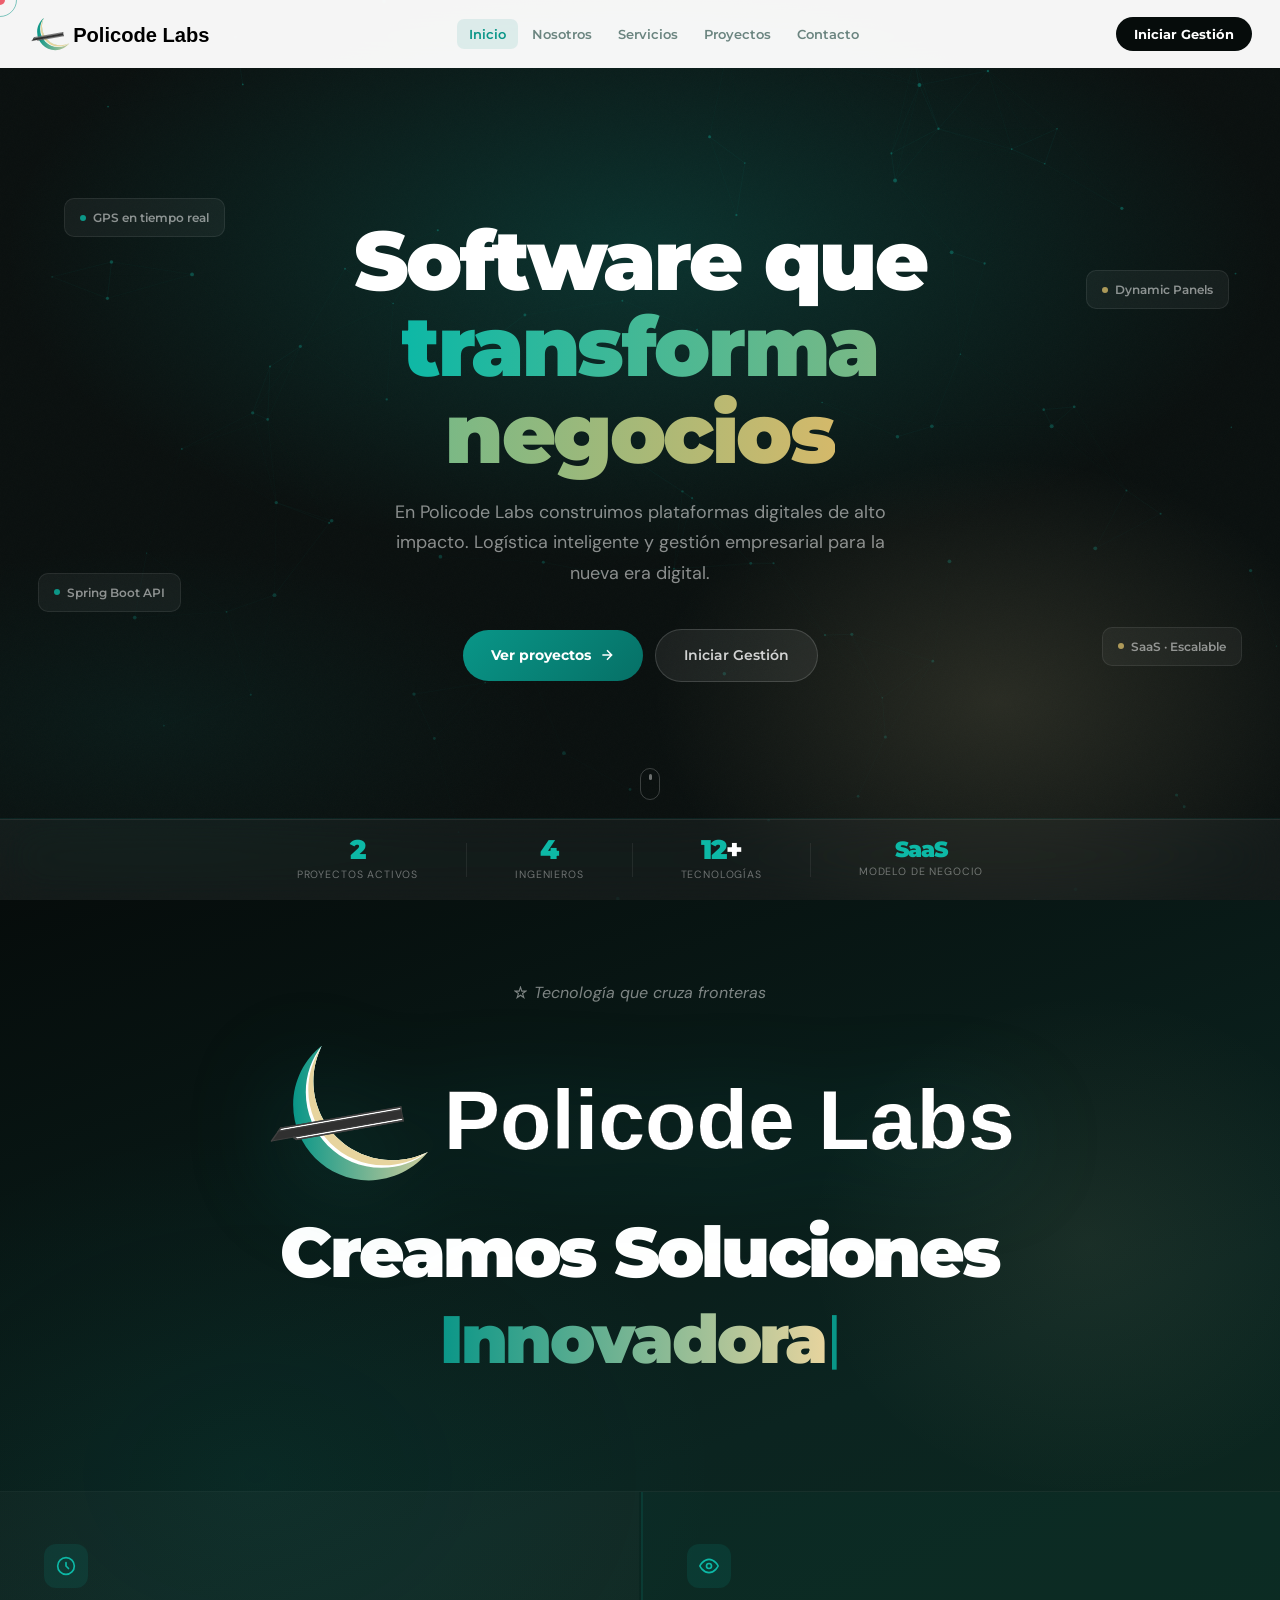
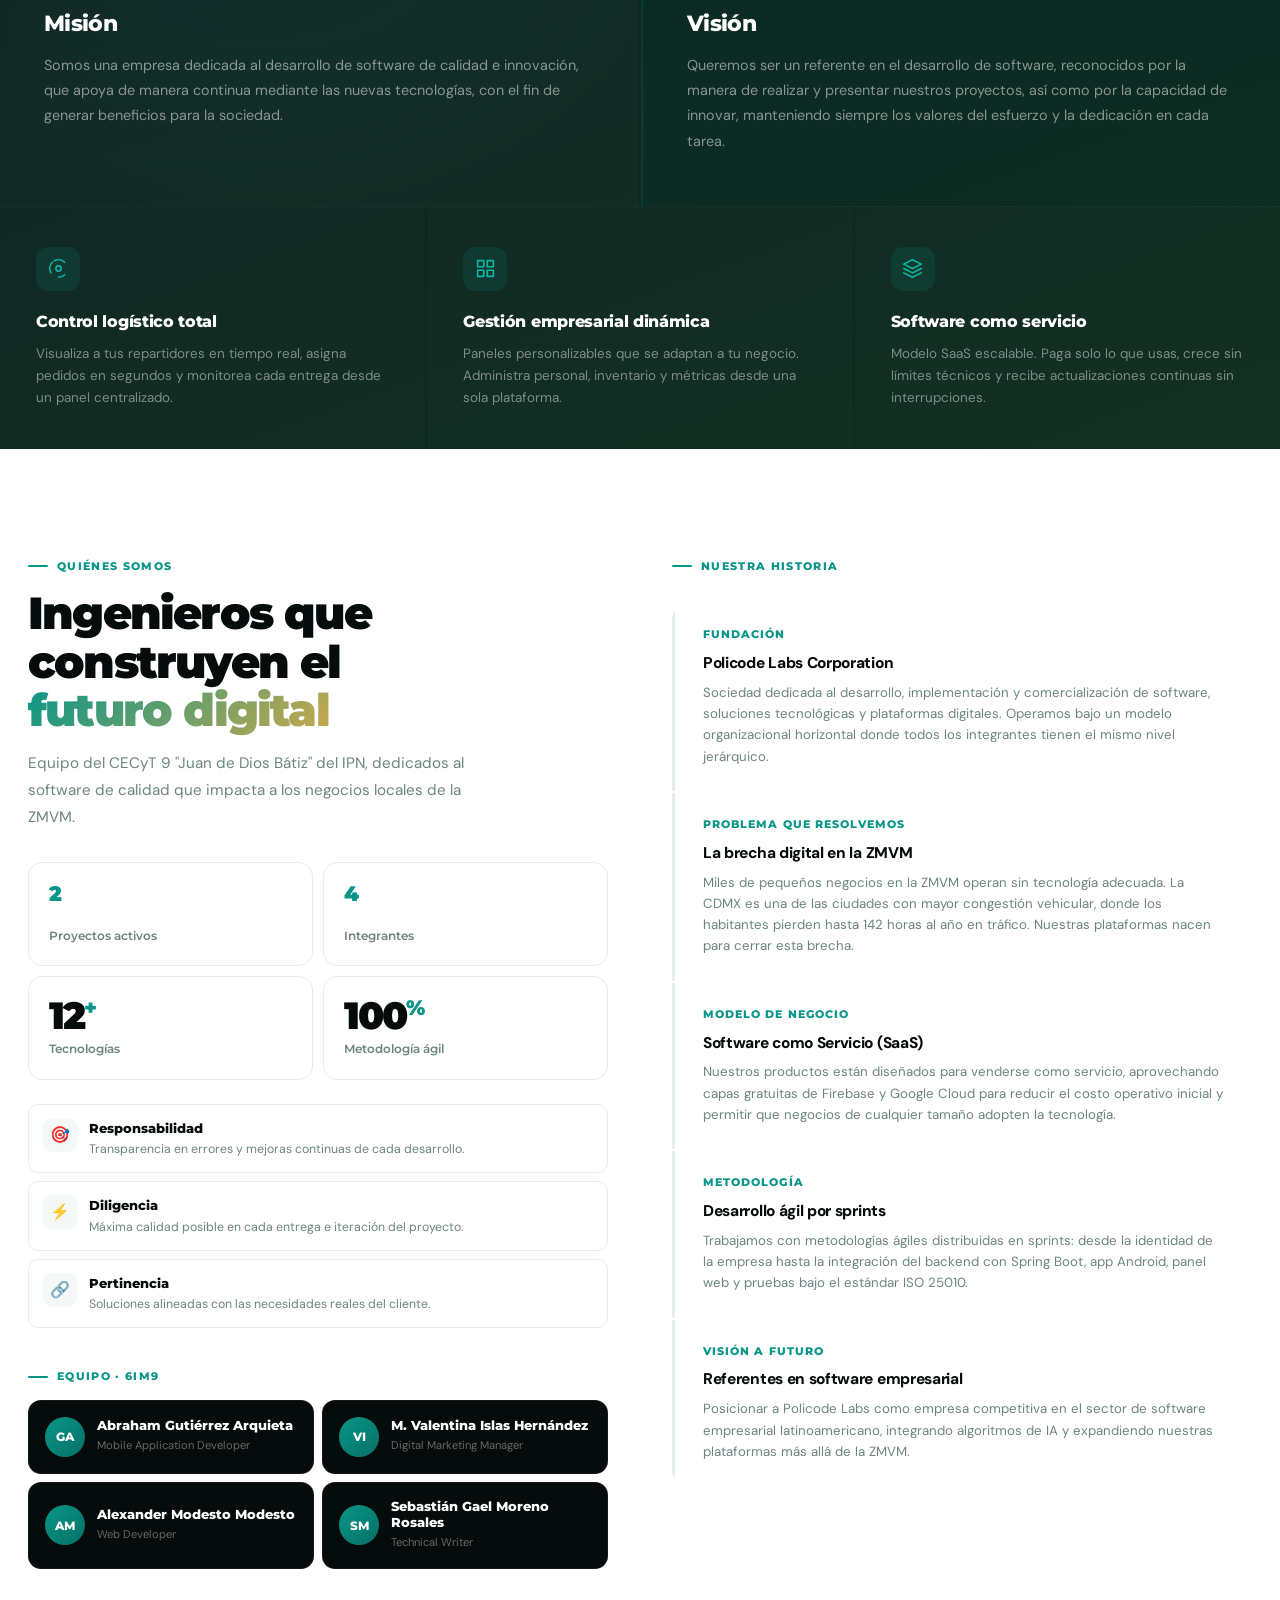
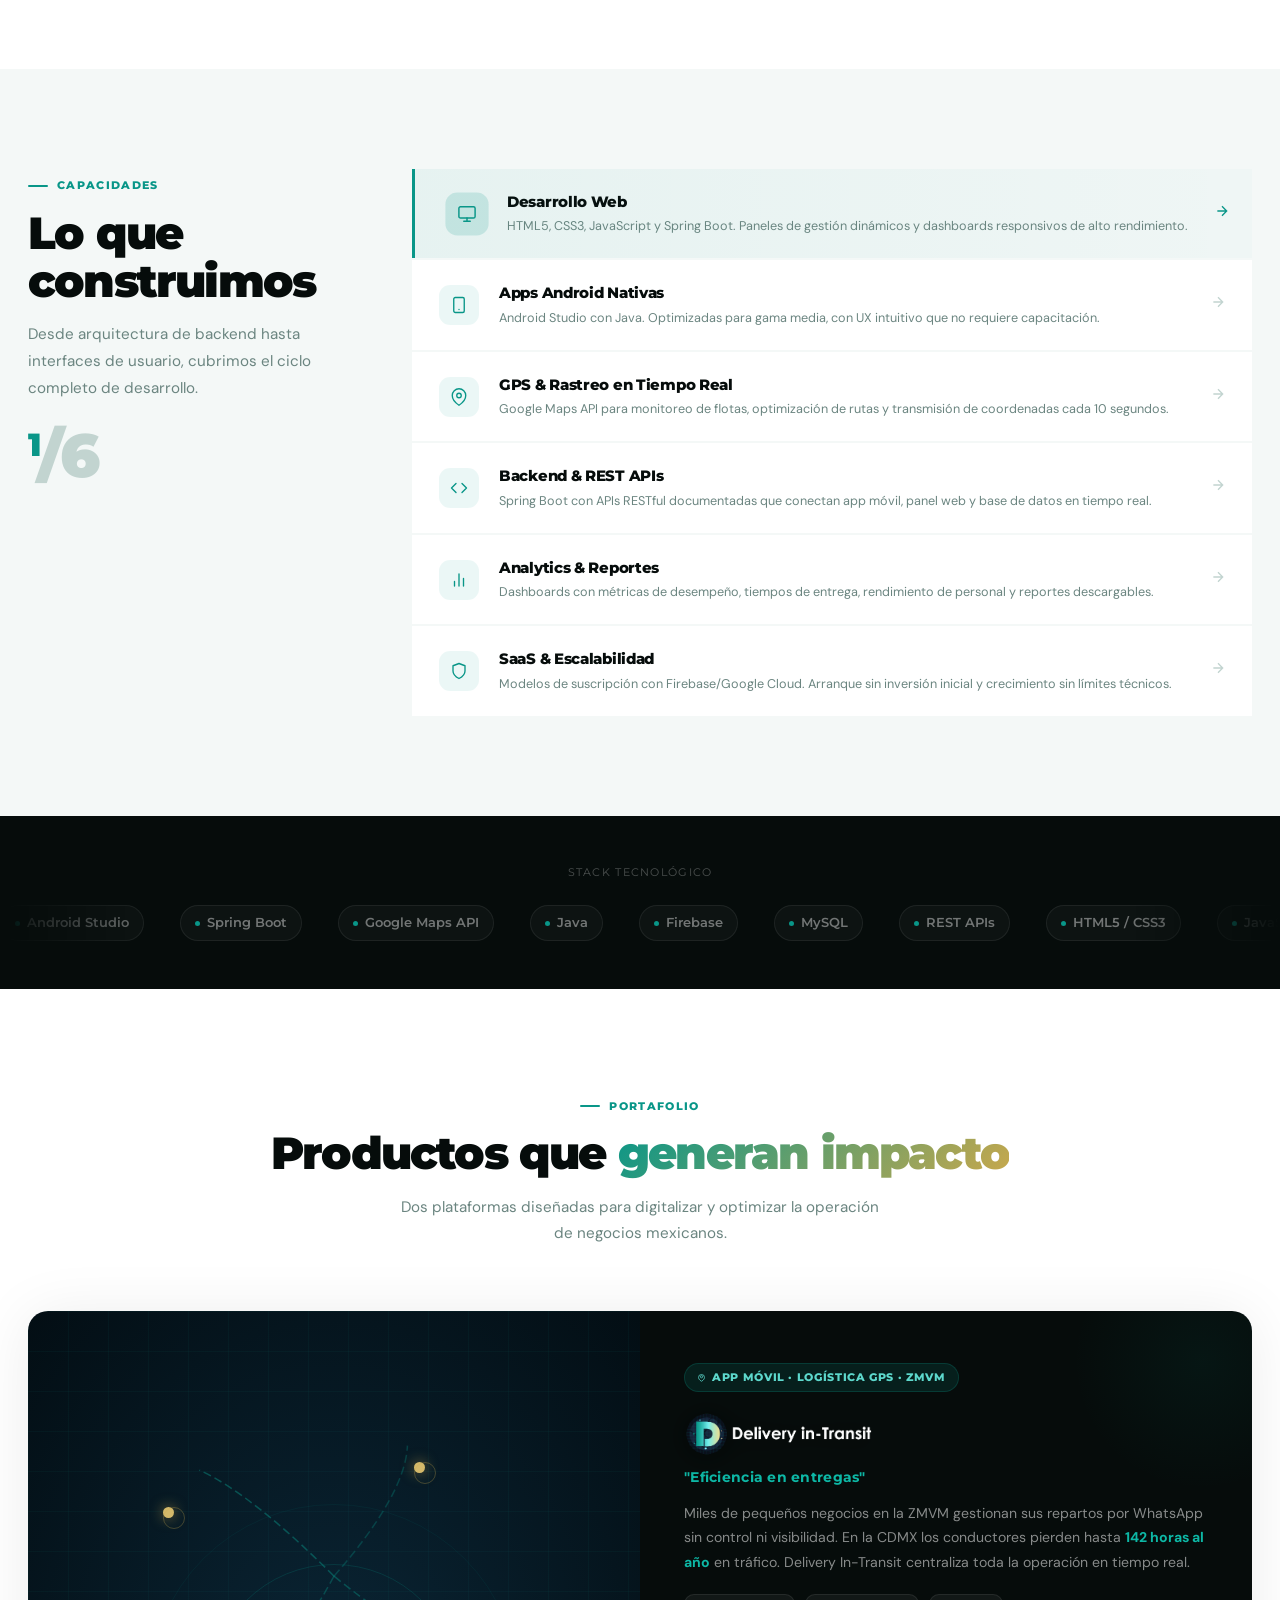
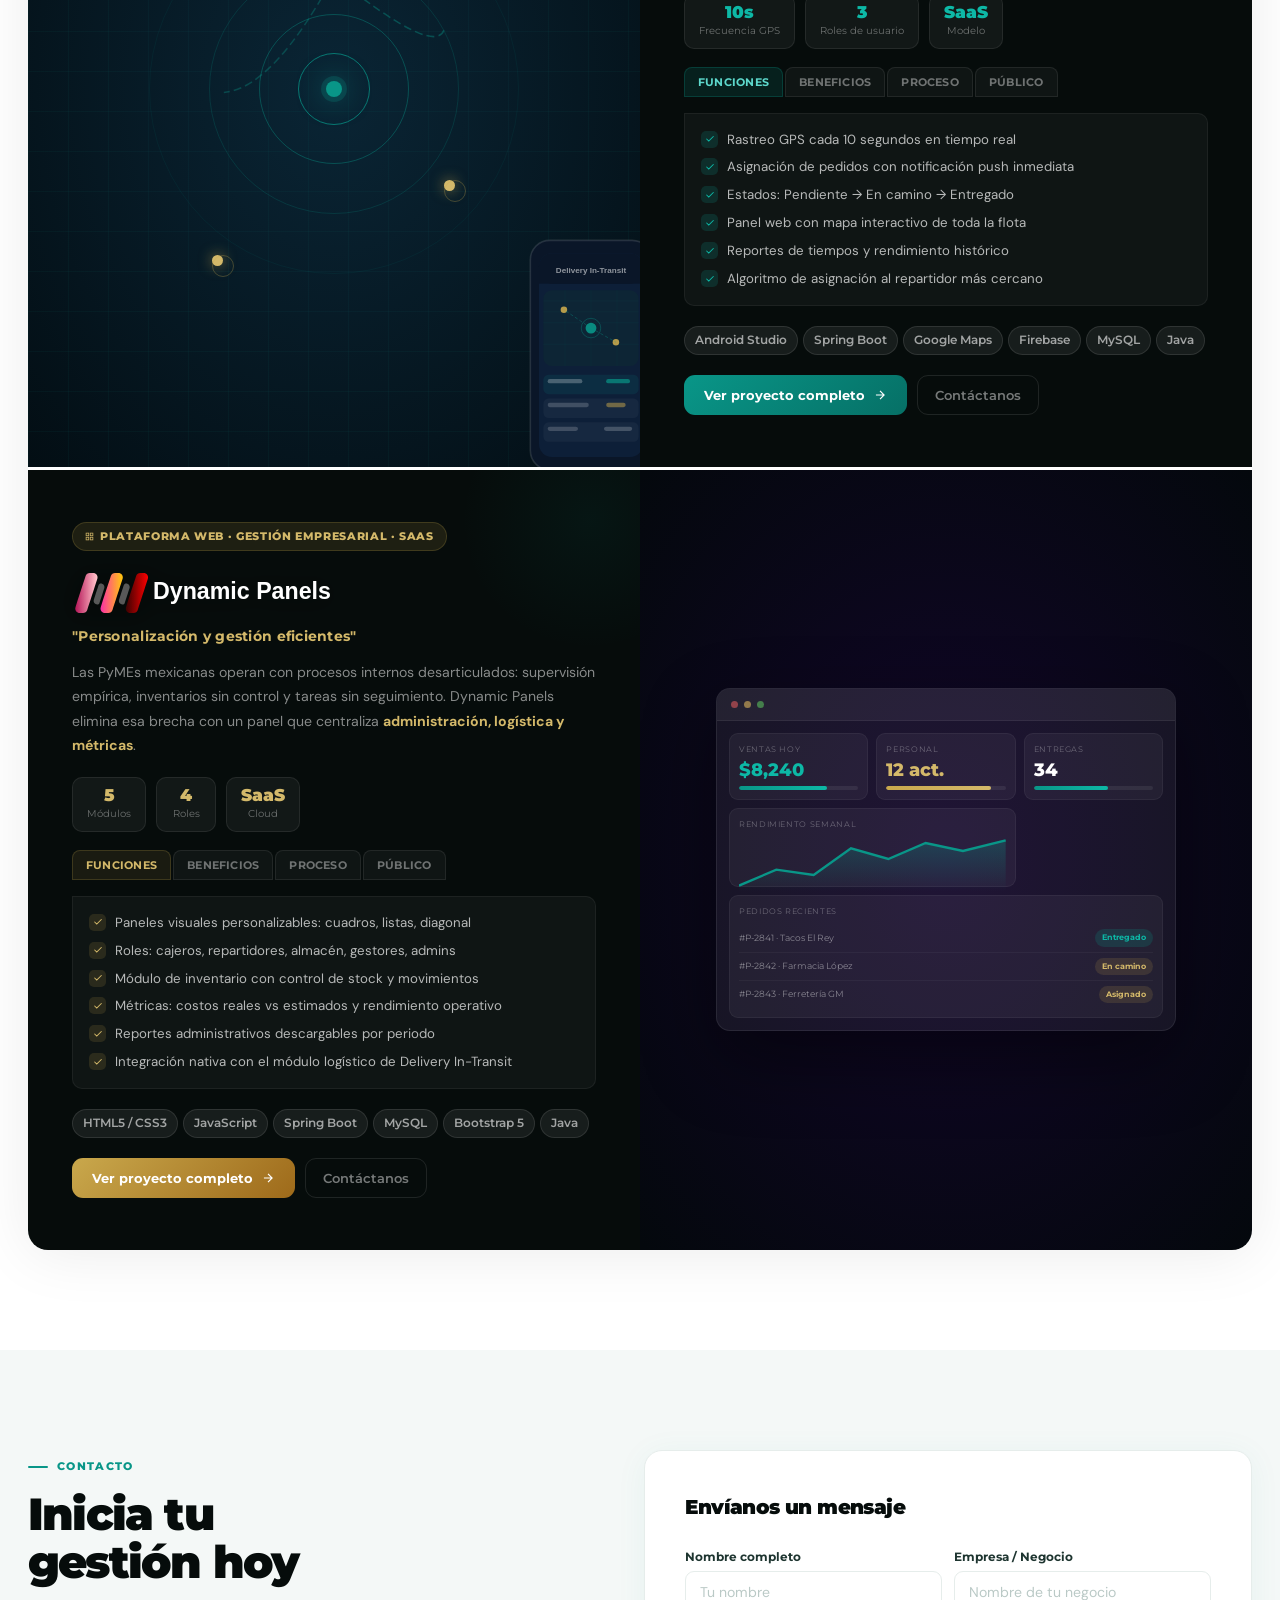
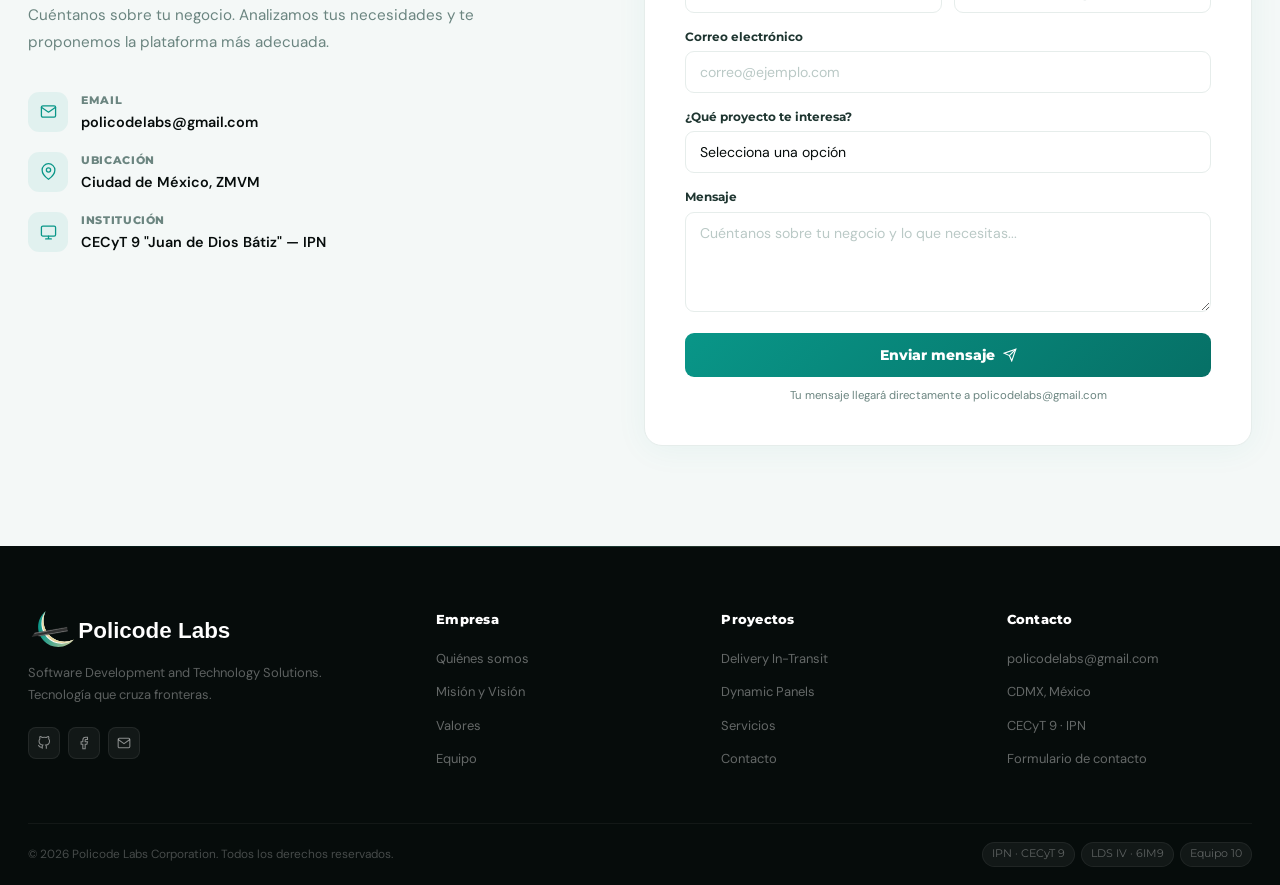
==== commit 7535937d: "Cambios definitivos." ====
--- a/index.html
+++ b/index.html
@@ -4,8 +4,8 @@
   <meta charset="UTF-8">
   <meta name="viewport" content="width=device-width, initial-scale=1.0">
   <title>Policode Labs — Tecnología que cruza fronteras</title>
-  <link rel="icon" type="image/svg+xml" href="Isologo-Policode-Labs.svg">
-  <link rel="shortcut icon" href="Isologo-Policode-Labs.svg">
+  <link rel="icon" type="image/svg+xml" href="Alt-Logo-Policode-Labs.svg">
+  <link rel="shortcut icon" href="Alt-Logo-Policode-Labs.svg">
   <link rel="preconnect" href="https://fonts.googleapis.com">
   <link rel="preconnect" href="https://fonts.gstatic.com" crossorigin>
   <link href="https://fonts.googleapis.com/css2?family=Montserrat:wght@400;500;600;700;800;900&family=DM+Sans:opsz,wght@9..40,300;9..40,400;9..40,500;9..40,600&display=swap" rel="stylesheet">
@@ -25,7 +25,7 @@
   <a href="#servicios">Servicios</a>
   <a href="#proyectos">Proyectos</a>
   <a href="#contacto">Contacto</a>
-  <a href="https://policodelabs-tech.github.io/Delivery_In-Transit_web/" target="_blank" class="mob-cta">Iniciar Gestión →</a>
+  <a href="javascript:void(0)" onclick="openProductsModal()" class="mob-cta">Iniciar Gestión →</a>
 </div>
 
 <!-- NAVBAR -->
@@ -41,7 +41,7 @@
       <li><a href="#proyectos">Proyectos</a></li>
       <li><a href="#contacto">Contacto</a></li>
     </ul>
-    <button class="nav-btn" onclick="window.open('https://policodelabs-tech.github.io/Delivery_In-Transit_web/','_blank')">Iniciar Gestión</button>
+    <button class="nav-btn" onclick="openProductsModal()">Iniciar Gestión</button>
     <button class="hamburger" id="ham" aria-label="Abrir menú">
       <span></span><span></span><span></span>
     </button>
@@ -50,8 +50,13 @@
 
 <!-- HERO -->
 <section id="inicio">
+  <!-- Video de fondo — reemplaza src con tu propio video -->
+  <video class="hero-video" autoplay muted loop playsinline poster="">
+    <source src="https://assets.mixkit.co/videos/preview/mixkit-digital-map-with-network-connections-2089-large.mp4" type="video/mp4">
+  </video>
   <canvas id="meshCanvas"></canvas>
   <div class="hero-glow"></div>
+  <div class="hero-noise"></div>
 
   <div class="hf hf-1"><div class="hpill"><span class="hpill-dot"></span>GPS en tiempo real</div></div>
   <div class="hf hf-2"><div class="hpill"><span class="hpill-dot gold"></span>Dynamic Panels</div></div>
@@ -67,7 +72,7 @@
           Ver proyectos
           <svg viewBox="0 0 24 24"><path d="M5 12h14M12 5l7 7-7 7"/></svg>
         </a>
-        <a href="https://policodelabs-tech.github.io/Delivery_In-Transit_web/" target="_blank" class="btn-ghost">Iniciar Gestión</a>
+        <a href="javascript:void(0)" onclick="openProductsModal()" class="btn-ghost">Iniciar Gestión</a>
       </div>
     </div>
 
@@ -304,6 +309,7 @@
       <div class="pj sr-sc d1" id="pj-dit">
         <div class="pj-vis">
           <div class="pj-vis-bg bg-dit"></div>
+
           <div class="pj-vis-art">
             <div class="dit-art">
               <div class="dit-grid"></div>
@@ -355,7 +361,7 @@
         </div>
         <div class="pj-inf">
           <div class="pj-tag tl"><svg width="9" height="9" viewBox="0 0 24 24" fill="none" stroke="currentColor" stroke-width="2"><circle cx="12" cy="10" r="3"/><path d="M12 22s8-4 8-10a8 8 0 0 0-16 0c0 6 8 10 8 10z"/></svg>App Móvil · Logística GPS · ZMVM</div>
-          <h3 class="pj-name">Delivery<br>In-Transit</h3>
+          <img src="Web-Logo-Delivery_in-Transit-v2.svg" alt="Delivery In-Transit" class="pj-name-logo pj-name-logo-dit">
           <p class="pj-tagline">"Eficiencia en entregas"</p>
           <p class="pj-desc">Miles de pequeños negocios en la ZMVM gestionan sus repartos por WhatsApp sin control ni visibilidad. En la CDMX los conductores pierden hasta <strong style="color:var(--teal-l)">142 horas al año</strong> en tráfico. Delivery In-Transit centraliza toda la operación en tiempo real.</p>
           <div class="pj-context-row">
@@ -420,6 +426,7 @@
       <div class="pj flip sr-sc d2" id="pj-dp">
         <div class="pj-vis">
           <div class="pj-vis-bg bg-dp"></div>
+
           <div class="pj-vis-art">
             <div class="dp-art">
               <div class="dp-board">
@@ -457,7 +464,7 @@
         </div>
         <div class="pj-inf">
           <div class="pj-tag gd"><svg width="9" height="9" viewBox="0 0 24 24" fill="none" stroke="currentColor" stroke-width="2"><rect x="3" y="3" width="7" height="7"/><rect x="14" y="3" width="7" height="7"/><rect x="3" y="14" width="7" height="7"/><rect x="14" y="14" width="7" height="7"/></svg>Plataforma Web · Gestión Empresarial · SaaS</div>
-          <h3 class="pj-name">Dynamic<br>Panels</h3>
+          <img src="web-Logo-Dynamic-Panels-v2.svg" alt="Dynamic Panels" class="pj-name-logo pj-name-logo-dp">
           <p class="pj-tagline gd">"Personalización y gestión eficientes"</p>
           <p class="pj-desc">Las PyMEs mexicanas operan con procesos internos desarticulados: supervisión empírica, inventarios sin control y tareas sin seguimiento. Dynamic Panels elimina esa brecha con un panel que centraliza <strong style="color:var(--gold-s)">administración, logística y métricas</strong>.</p>
           <div class="pj-context-row">
@@ -636,7 +643,7 @@
     </div>
     <div class="modal-foot">
       <p>¿Te interesa Dynamic Panels?</p>
-      <button class="btn-modal-cta gold" onclick="closeModal('dp');window.open('https://policodelabs-tech.github.io/Delivery_In-Transit_web/','_blank')">Iniciar Gestión<svg viewBox="0 0 24 24"><line x1="22" y1="2" x2="11" y2="13"/><polygon points="22 2 15 22 11 13 2 9 22 2"/></svg></button>
+      <button class="btn-modal-cta gold" onclick="closeModal('dp');window.open('https://policodelabs-tech.github.io/Dynamic_Panels-Web/','_blank')">Iniciar Gestión<svg viewBox="0 0 24 24"><line x1="22" y1="2" x2="11" y2="13"/><polygon points="22 2 15 22 11 13 2 9 22 2"/></svg></button>
     </div>
   </div>
 </div>
@@ -753,6 +760,40 @@
   </div>
 </footer>
 
+<!-- MODAL: Iniciar Gestión — Selector de producto -->
+<div class="modal-bg" id="modal-products">
+  <div class="modal-products-box">
+    <button class="modal-close modal-products-close" onclick="this.closest('.modal-bg').classList.remove('on');document.body.style.overflow=''">✕</button>
+    <div class="mp-header">
+      <div class="eyebrow">Nuestras plataformas</div>
+      <h3 class="mp-title">¿Qué plataforma<br>deseas visitar?</h3>
+    </div>
+    <div class="mp-items">
+      <!-- Delivery In-Transit -->
+      <div class="mp-item mp-item-dit">
+        <div class="mp-item-logo">
+          <img src="Web-Logo-Delivery_in-Transit-v2.svg" alt="Delivery In-Transit" class="mp-logo-img">
+        </div>
+        <div class="mp-item-arrow">
+          <svg viewBox="0 0 24 24" fill="none" stroke="currentColor" stroke-width="2.2" stroke-linecap="round" stroke-linejoin="round"><path d="M5 12h14"/><path d="M12 5l7 7-7 7"/></svg>
+        </div>
+        <a href="https://policodelabs-tech.github.io/Delivery_In-Transit_web/" target="_blank" class="mp-visit-btn mp-visit-tl">Visita la página</a>
+      </div>
+      <div class="mp-divider"></div>
+      <!-- Dynamic Panels -->
+      <div class="mp-item mp-item-dp">
+        <div class="mp-item-logo">
+          <img src="web-Logo-Dynamic-Panels-v2.svg" alt="Dynamic Panels" class="mp-logo-img">
+        </div>
+        <div class="mp-item-arrow">
+          <svg viewBox="0 0 24 24" fill="none" stroke="currentColor" stroke-width="2.2" stroke-linecap="round" stroke-linejoin="round"><path d="M5 12h14"/><path d="M12 5l7 7-7 7"/></svg>
+        </div>
+        <a href="https://policodelabs-tech.github.io/Dynamic_Panels-Web/" target="_blank" class="mp-visit-btn mp-visit-gd">Visita la página</a>
+      </div>
+    </div>
+  </div>
+</div>
+
 <script src="script.js"></script>
 </body>
 </html>
--- a/style.css
+++ b/style.css
@@ -165,17 +165,36 @@
   position:relative; overflow:hidden; background:var(--ink);
   display:flex; flex-direction:column;
 }
-#meshCanvas { position:absolute; inset:0; width:100%; height:100%; }
+
+/* Video de fondo hero */
+.hero-video {
+  position:absolute; inset:0; width:100%; height:100%;
+  object-fit:cover; z-index:0;
+  opacity:.28; /* sutil, solo atmósfera */
+  filter:saturate(1.2) brightness(.9);
+  transform:scale(1.04); /* evita bordes blancos en zoom */
+}
+
+#meshCanvas { position:absolute; inset:0; width:100%; height:100%; z-index:1; }
+
+/* Textura grain cinematográfica sobre el hero */
+.hero-noise {
+  position:absolute; inset:0; z-index:2; pointer-events:none; opacity:.06;
+  background-image:url("data:image/svg+xml,%3Csvg viewBox='0 0 200 200' xmlns='http://www.w3.org/2000/svg'%3E%3Cfilter id='n'%3E%3CfeTurbulence type='fractalNoise' baseFrequency='0.9' numOctaves='4' stitchTiles='stitch'/%3E%3C/filter%3E%3Crect width='100%25' height='100%25' filter='url(%23n)'/%3E%3C/svg%3E");
+  background-size:180px 180px;
+}
+
 .hero-glow {
-  position:absolute; inset:0; pointer-events:none; z-index:1;
+  position:absolute; inset:0; pointer-events:none; z-index:2;
   background:
-    radial-gradient(ellipse 80% 60% at 50% 30%, rgba(9,150,136,.2) 0%, transparent 65%),
-    radial-gradient(ellipse 45% 45% at 78% 75%, rgba(231,212,158,.12) 0%, transparent 60%),
-    linear-gradient(180deg, rgba(6,12,11,.1) 0%, rgba(6,12,11,.65) 100%);
+    radial-gradient(ellipse 80% 55% at 50% 28%, rgba(9,150,136,.26) 0%, transparent 62%),
+    radial-gradient(ellipse 45% 45% at 78% 78%, rgba(231,212,158,.14) 0%, transparent 60%),
+    radial-gradient(ellipse 55% 35% at 12% 80%, rgba(9,150,136,.08) 0%, transparent 55%),
+    linear-gradient(180deg, rgba(6,12,11,.15) 0%, rgba(6,12,11,.72) 100%);
 }
 
 /* floating pills */
-.hf { position:absolute; z-index:2; pointer-events:none; opacity:0; animation:hfloat .9s var(--ease) forwards; }
+.hf { position:absolute; z-index:4; pointer-events:none; opacity:0; animation:hfloat .9s var(--ease) forwards; }
 .hf-1{top:22%;left:5%;animation-delay:.7s} .hf-2{top:30%;right:4%;animation-delay:.9s}
 .hf-3{bottom:32%;left:3%;animation-delay:1.1s} .hf-4{bottom:26%;right:3%;animation-delay:1.3s}
 .hpill { background:rgba(255,255,255,.06); border:1px solid rgba(255,255,255,.1); color:rgba(255,255,255,.65); padding:9px 15px; border-radius:10px; font-size:.76rem; font-weight:600; font-family:var(--font-h); display:flex; align-items:center; gap:7px; backdrop-filter:blur(10px); white-space:nowrap; }
@@ -184,7 +203,7 @@
 
 /* hero body — wraps content + stats so stats never overlaps buttons */
 .hero-body {
-  position:relative; z-index:2; display:flex; flex-direction:column;
+  position:relative; z-index:4; display:flex; flex-direction:column;
   flex:1; width:100%;
 }
 .hero-content {
@@ -197,7 +216,20 @@
 .hero-btns { display:flex; gap:12px; align-items:center; justify-content:center; flex-wrap:wrap; opacity:0; animation:fadeup 1.1s .3s var(--ease) forwards; }
 
 /* stats — always below content, never overlapping */
-.hero-stats { background:rgba(255,255,255,.04); backdrop-filter:blur(20px); border-top:1px solid rgba(255,255,255,.06); opacity:0; animation:fadeup 1.2s .5s var(--ease) forwards; }
+.hero-stats {
+  background:rgba(255,255,255,.045);
+  backdrop-filter:blur(24px) saturate(1.4);
+  -webkit-backdrop-filter:blur(24px) saturate(1.4);
+  border-top:1px solid rgba(255,255,255,.08);
+  box-shadow:0 -1px 0 rgba(9,150,136,.12);
+  opacity:0; animation:fadeup 1.2s .5s var(--ease) forwards;
+}
+
+/* Detiene el video si el usuario prefiere reducir movimiento */
+@media (prefers-reduced-motion: reduce) {
+  .hero-video { animation:none; }
+  .hero-video { display:none; }
+}
 .stats-inner { max-width:1280px; margin:0 auto; padding:16px 28px; display:flex; justify-content:center; align-items:center; gap:48px; flex-wrap:wrap; }
 .stat-item  { text-align:center; }
 .stat-num   { font-family:var(--font-h); font-size:1.7rem; font-weight:900; color:white; letter-spacing:-.04em; line-height:1; margin-bottom:4px; }
@@ -207,7 +239,7 @@
 .stat-sep   { width:1px; height:34px; background:rgba(255,255,255,.07); }
 
 /* scroll hint */
-.scroll-hint { position:absolute; bottom:100px; left:50%; transform:translateX(-50%); z-index:2; opacity:0; animation:fadeup 1.3s .75s var(--ease) forwards; }
+.scroll-hint { position:absolute; bottom:100px; left:50%; transform:translateX(-50%); z-index:4; opacity:0; animation:fadeup 1.3s .75s var(--ease) forwards; }
 .s-mouse { width:20px; height:32px; border:1.5px solid rgba(255,255,255,.2); border-radius:10px; display:flex; justify-content:center; padding-top:5px; }
 .s-wheel { width:3px; height:6px; background:rgba(255,255,255,.4); border-radius:2px; animation:scrollw 2s ease-in-out infinite; }
 
@@ -337,6 +369,28 @@
 .pj:hover .pj-vis-bg { transform:scale(1.03); }
 .bg-dit { background:radial-gradient(ellipse 70% 70% at 50% 50%,#0a2535 0%,#030e14 100%); }
 .bg-dp  { background:radial-gradient(ellipse 70% 70% at 50% 50%,#12062a 0%,#04080d 100%); }
+
+/* ── Logotipo de proyecto superpuesto al visual ─────────────────── */
+.pj-logo-overlay {
+  position:absolute; top:0; left:0; right:0; z-index:5;
+  padding:22px 26px 48px;
+  background:linear-gradient(180deg, rgba(0,0,0,.62) 0%, rgba(0,0,0,.18) 60%, transparent 100%);
+  display:flex; align-items:flex-start;
+  pointer-events:none;
+}
+
+/* Para el panel DIT (teal) */
+.pj-logo-dit { border-top:2px solid rgba(9,150,136,.35); }
+
+/* Para el panel DP (gold) */
+.pj-logo-dp  { border-top:2px solid rgba(201,168,76,.3); }
+
+.pj-project-logo {
+  height:30px; width:auto; max-width:82%;
+  object-fit:contain; display:block;
+  filter:drop-shadow(0 2px 10px rgba(0,0,0,.55)) brightness(1.05);
+  opacity:.95;
+}
 
 /* DIT art */
 .dit-art { position:absolute; inset:0; display:flex; align-items:center; justify-content:center; }
@@ -632,6 +686,8 @@
 
   /* proyectos */
   .pj-vis      { min-height:240px; }
+  .pj-logo-overlay { padding:14px 16px 36px; }
+  .pj-project-logo { height:22px; }
   .pj-inf      { padding:28px 20px; }
   .pj-context-row { gap:7px; }
   .pj-tabs     { gap:3px; }
@@ -680,3 +736,115 @@
   .dp-w.w2, .dp-w.w3 { grid-column:span 2; }
   .modal-box { max-height:92vh; }
 }
+
+/* ── Logo en lugar del título pj-name ───────────────────────────── */
+/* ── Logo reemplazando el h3 pj-name — alineado a la izquierda ── */
+.pj-name-logo {
+  display:block;
+  height:clamp(28px, 3.8vw, 44px);
+  width:auto;
+  max-width:86%;
+  object-fit:contain;
+  object-position:left center;
+  margin-bottom:10px;
+  filter:drop-shadow(0 2px 12px rgba(0,0,0,.5)) brightness(1.05);
+}
+
+/* ── Modal: selector de productos ──────────────────────────────── */
+/* Mismo sistema que los demás modales: opacity + .on */
+#modal-products {
+  z-index:9999;
+}
+#modal-products .modal-products-box {
+  transform:translateY(20px) scale(.97);
+  transition:transform .35s var(--ease);
+}
+#modal-products.on .modal-products-box {
+  transform:none;
+}
+
+.modal-products-box {
+  position:relative;
+  background:linear-gradient(160deg,#0b1c2e 0%,#08101c 100%);
+  border:1px solid rgba(255,255,255,.09);
+  border-radius:20px;
+  width:min(480px, 92vw);
+  padding:38px 36px 36px;
+  box-shadow:0 30px 80px rgba(0,0,0,.7), 0 0 0 1px rgba(255,255,255,.04);
+}
+
+.modal-products-close {
+  position:absolute; top:14px; right:16px;
+  background:rgba(255,255,255,.06); border:1px solid rgba(255,255,255,.1);
+  color:rgba(255,255,255,.5); font-size:.95rem; cursor:pointer;
+  width:34px; height:34px; border-radius:50%;
+  display:flex; align-items:center; justify-content:center;
+  transition:background .18s, color .18s;
+}
+.modal-products-close:hover { background:rgba(255,255,255,.12); color:#fff; }
+
+.mp-header { margin-bottom:26px; }
+.mp-title {
+  font-size:clamp(1.2rem,3vw,1.55rem);
+  font-weight:800; color:#fff;
+  line-height:1.15; letter-spacing:-.03em;
+  margin-top:6px;
+}
+
+.mp-items { display:flex; flex-direction:column; gap:0; }
+
+.mp-item {
+  display:flex; align-items:center; gap:18px;
+  padding:22px 0;
+}
+
+.mp-item-logo {
+  flex:1; min-width:0; display:flex; align-items:center;
+}
+.mp-logo-img {
+  height:clamp(24px,3.2vw,34px);
+  width:auto; max-width:100%;
+  object-fit:contain;
+  filter:drop-shadow(0 1px 6px rgba(0,0,0,.5)) brightness(1.05);
+}
+
+.mp-item-arrow {
+  flex-shrink:0; display:flex; align-items:center; justify-content:center;
+}
+.mp-item-dit .mp-item-arrow svg { stroke:#099688; }
+.mp-item-dp  .mp-item-arrow svg { stroke:#c9a84c; }
+.mp-item-arrow svg { width:20px; height:20px; }
+
+.mp-visit-btn {
+  flex-shrink:0;
+  display:inline-block;
+  padding:9px 20px;
+  border-radius:40px;
+  font-size:.82rem; font-weight:700; letter-spacing:.02em;
+  text-decoration:none;
+  transition:transform .18s, box-shadow .18s;
+  white-space:nowrap;
+}
+.mp-visit-btn:hover { transform:translateY(-2px); }
+
+.mp-visit-tl {
+  background:linear-gradient(135deg,#099688,#05c9b7);
+  color:#fff;
+  box-shadow:0 4px 18px rgba(9,150,136,.4);
+}
+.mp-visit-gd {
+  background:linear-gradient(135deg,#c9a84c,#e8c96b);
+  color:#0d0a01;
+  box-shadow:0 4px 18px rgba(201,168,76,.35);
+}
+
+.mp-divider {
+  height:1px;
+  background:linear-gradient(90deg,transparent,rgba(255,255,255,.08),transparent);
+}
+
+@media(max-width:480px){
+  .modal-products-box { padding:28px 18px 24px; }
+  .mp-item { gap:12px; }
+  .mp-visit-btn { padding:8px 14px; font-size:.78rem; }
+}
